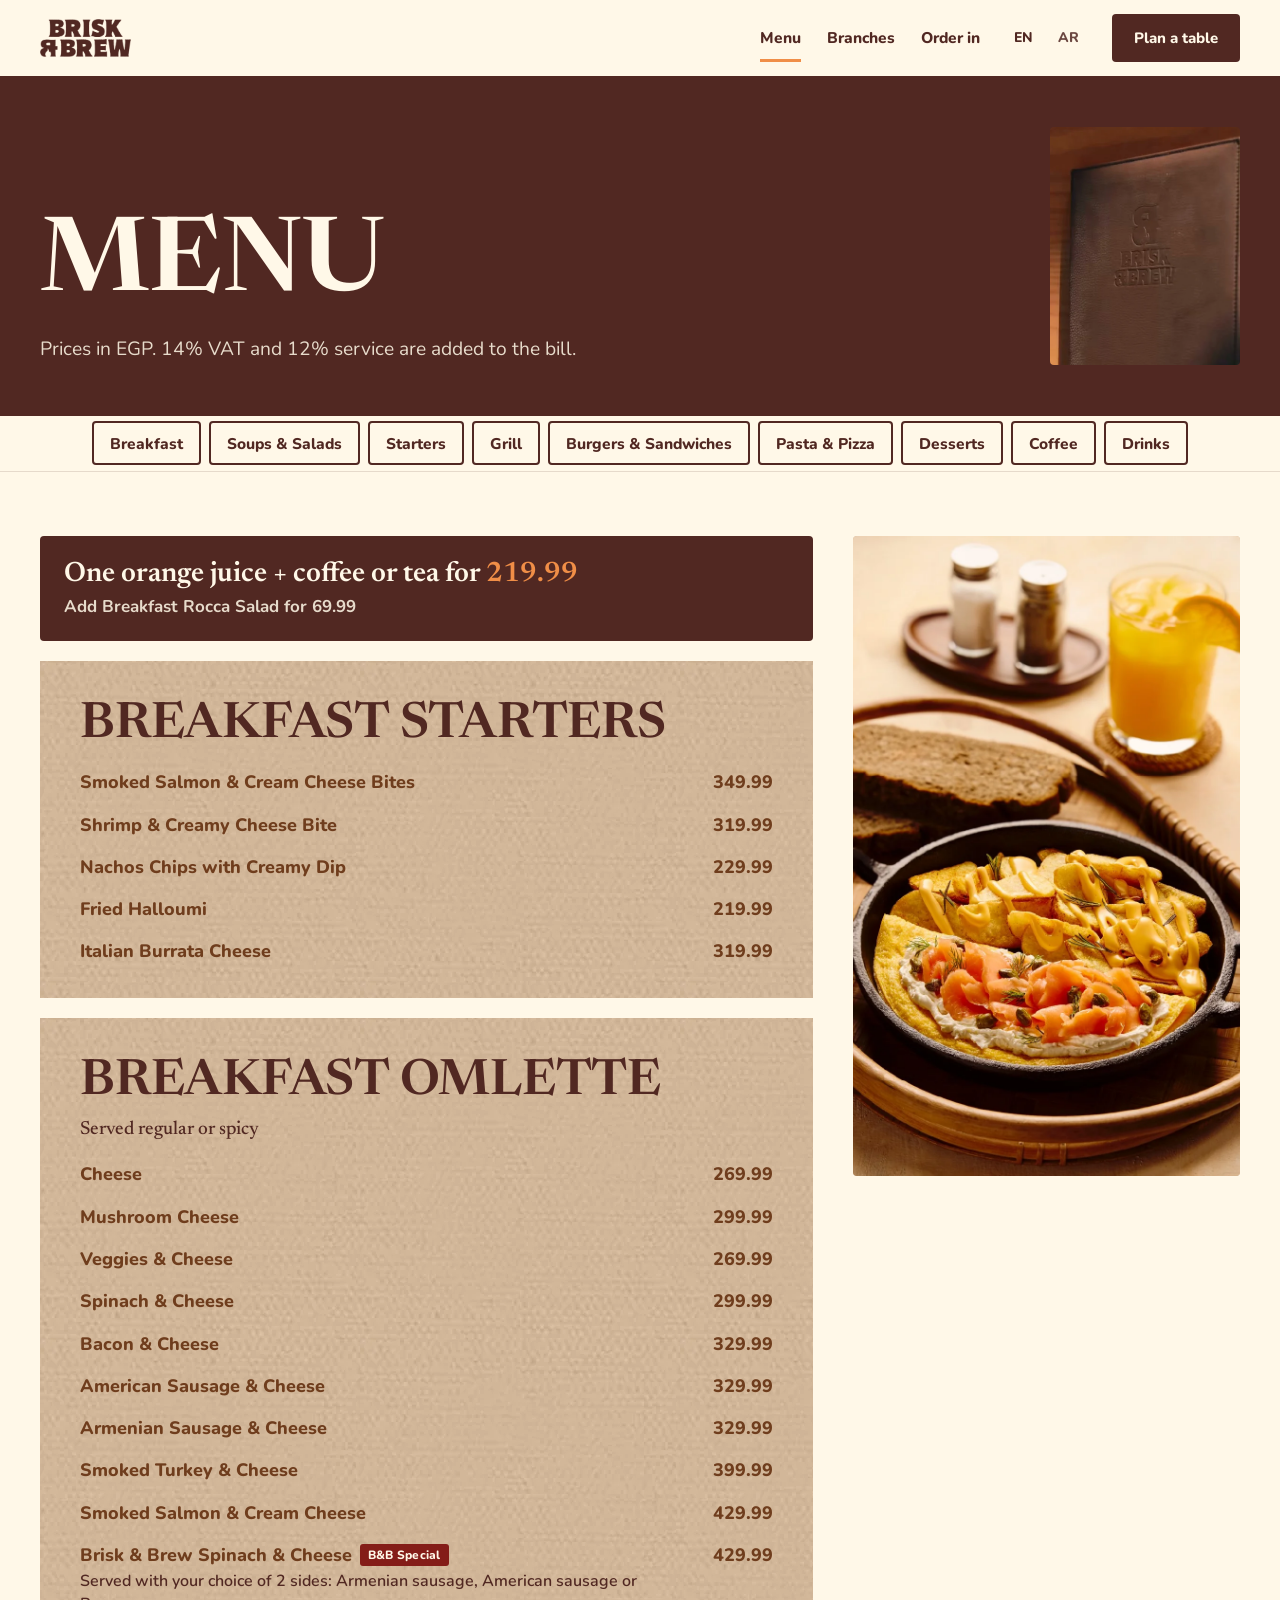
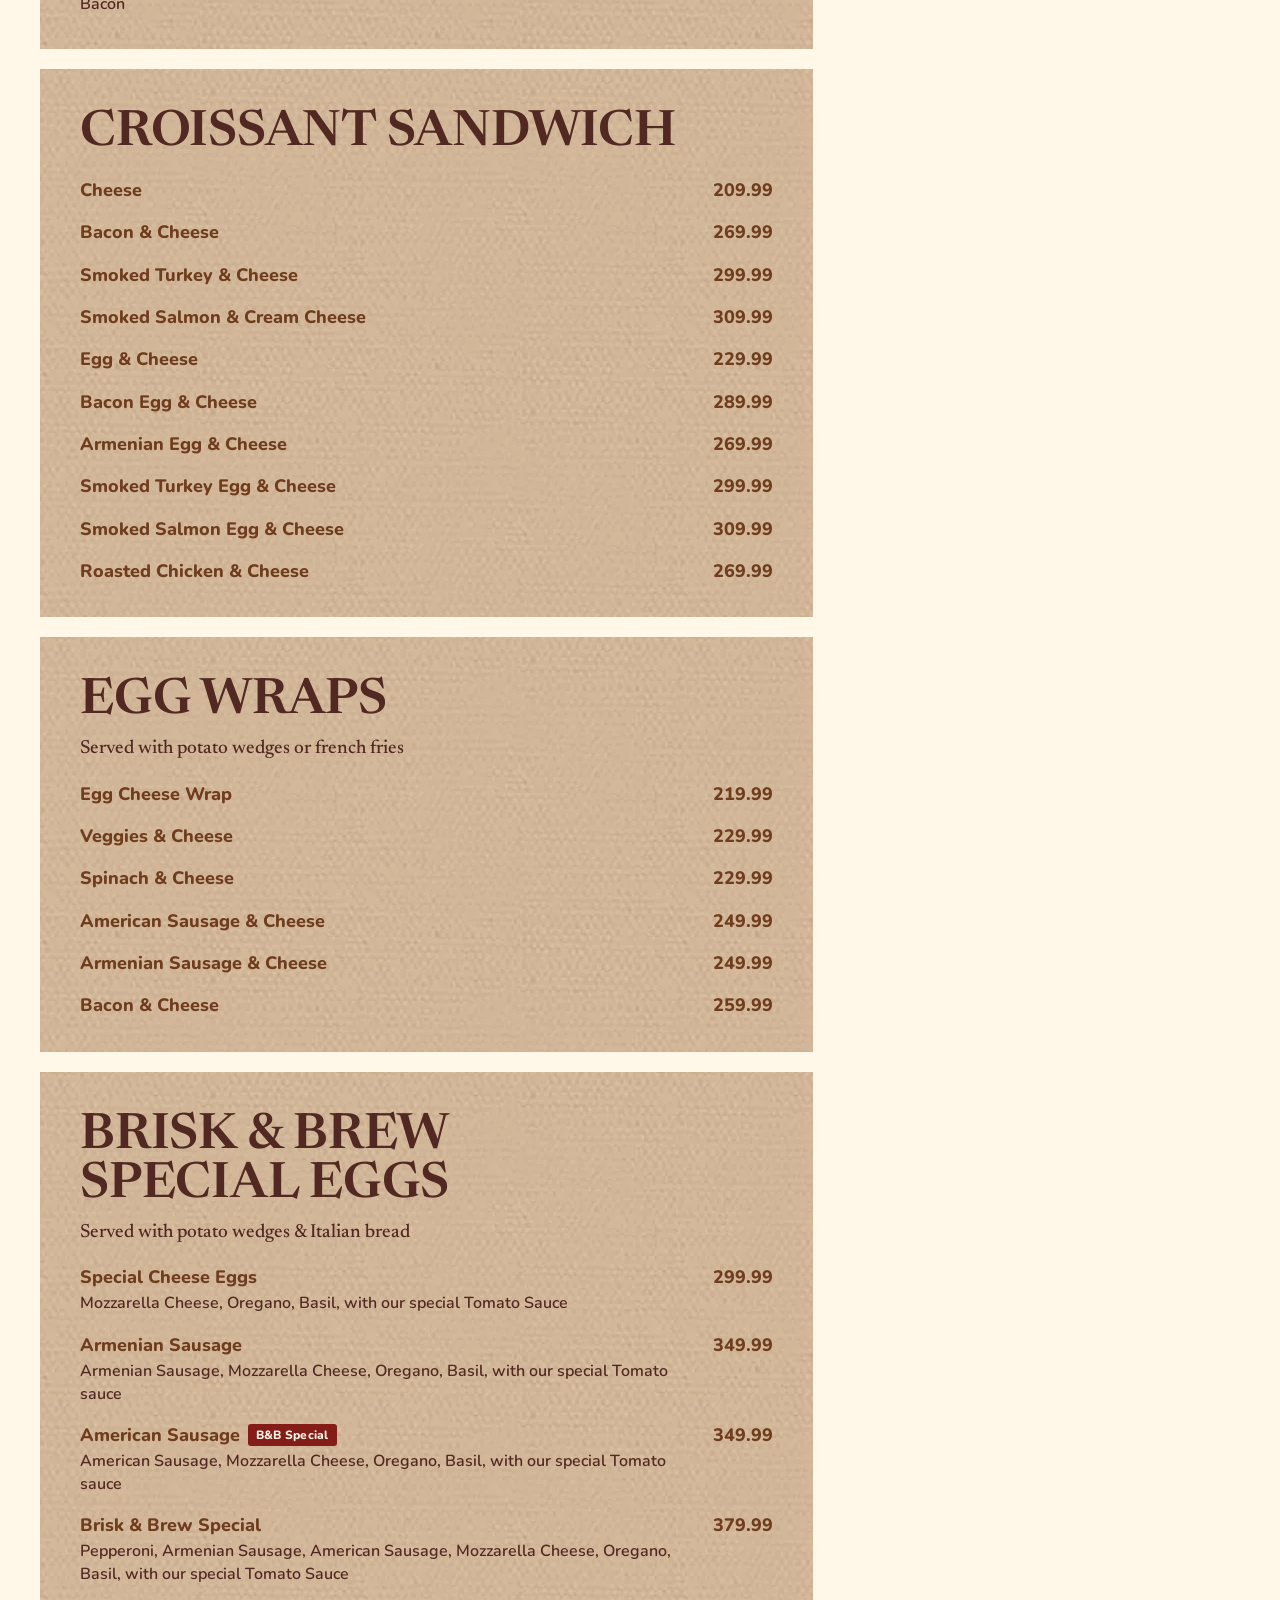
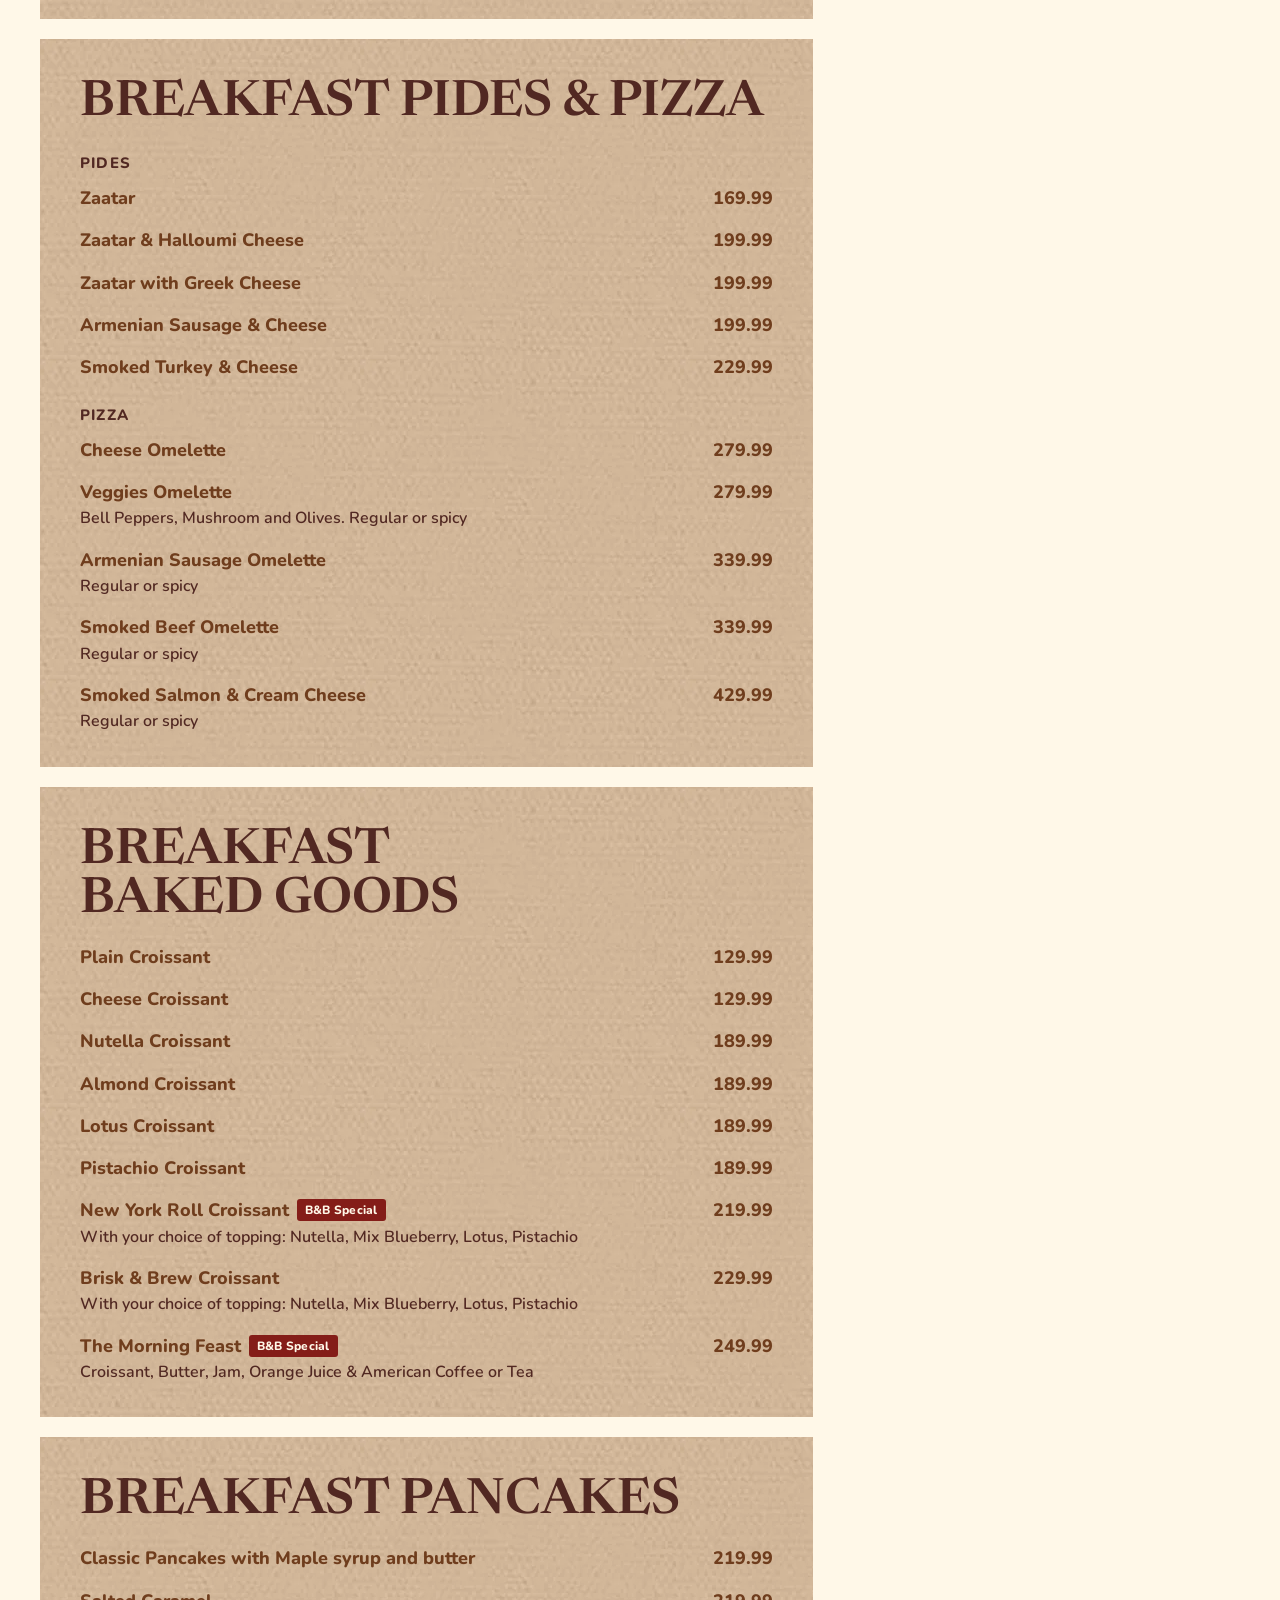
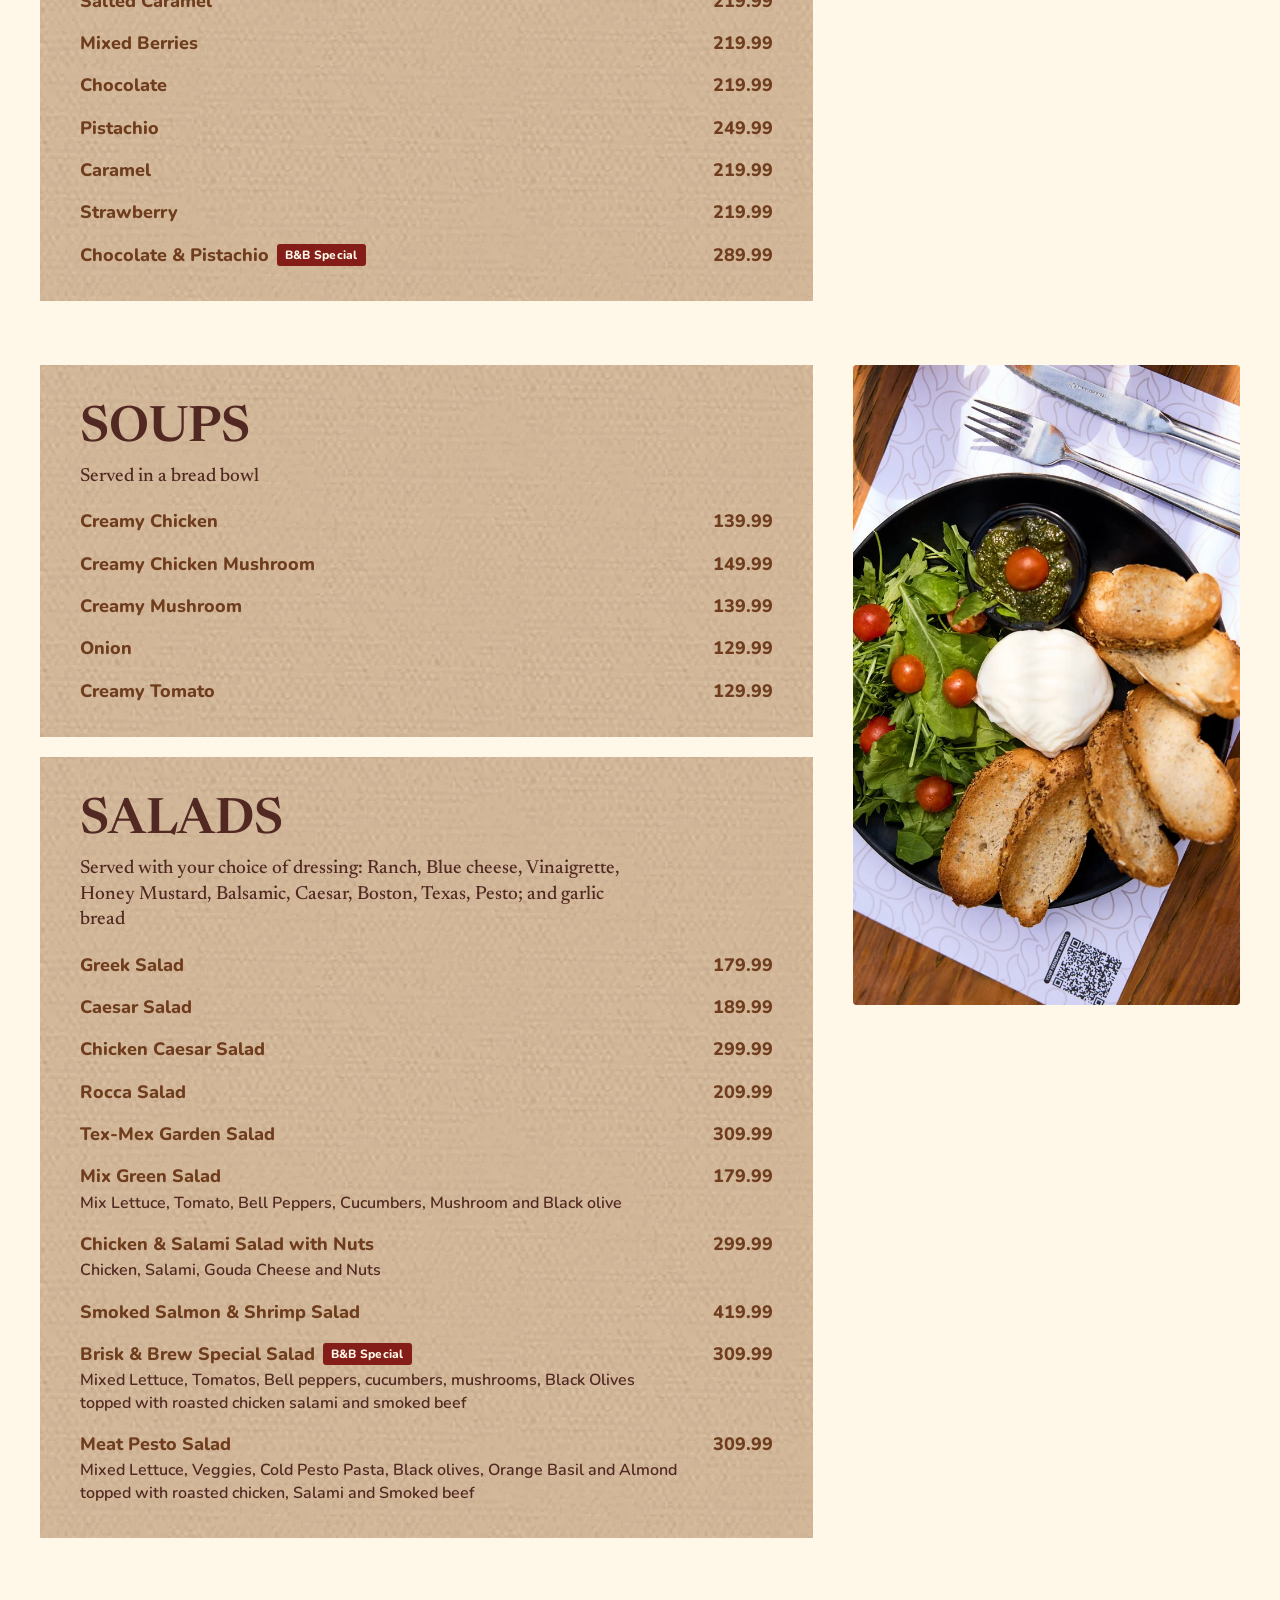
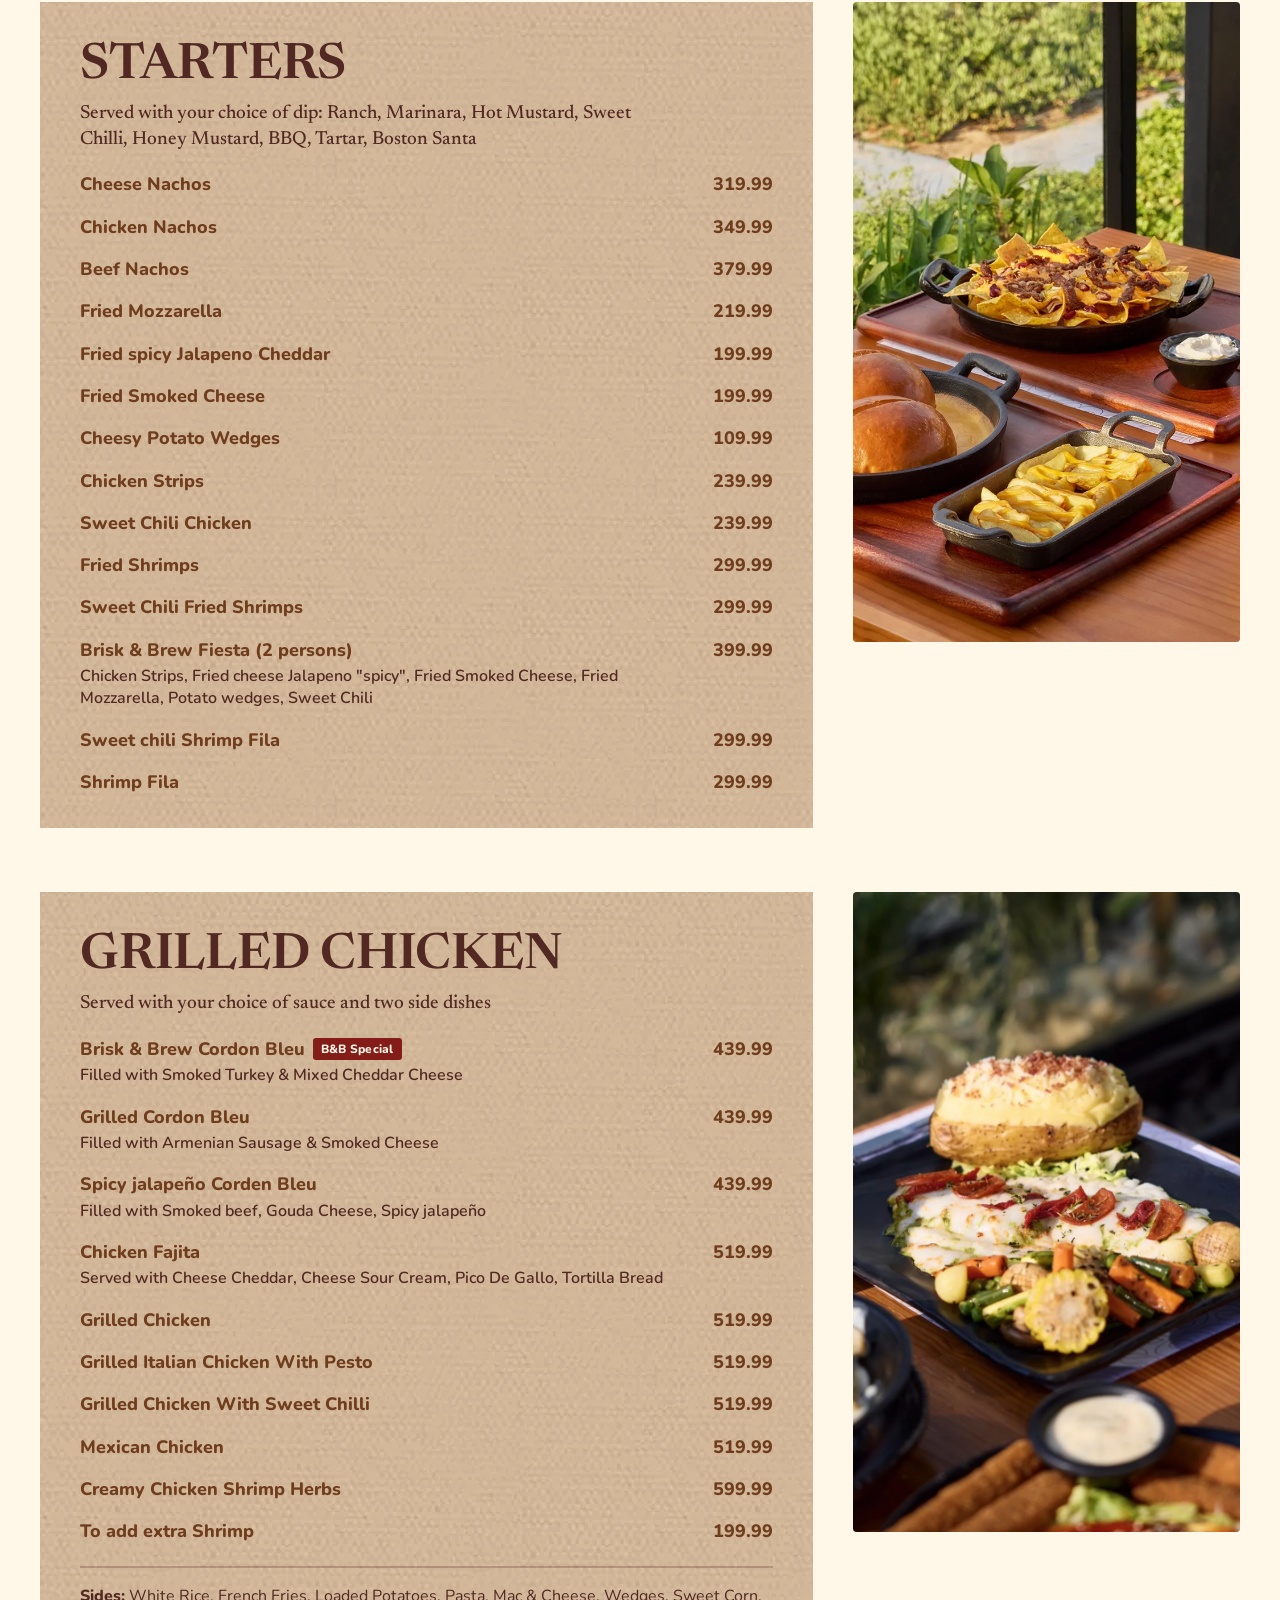
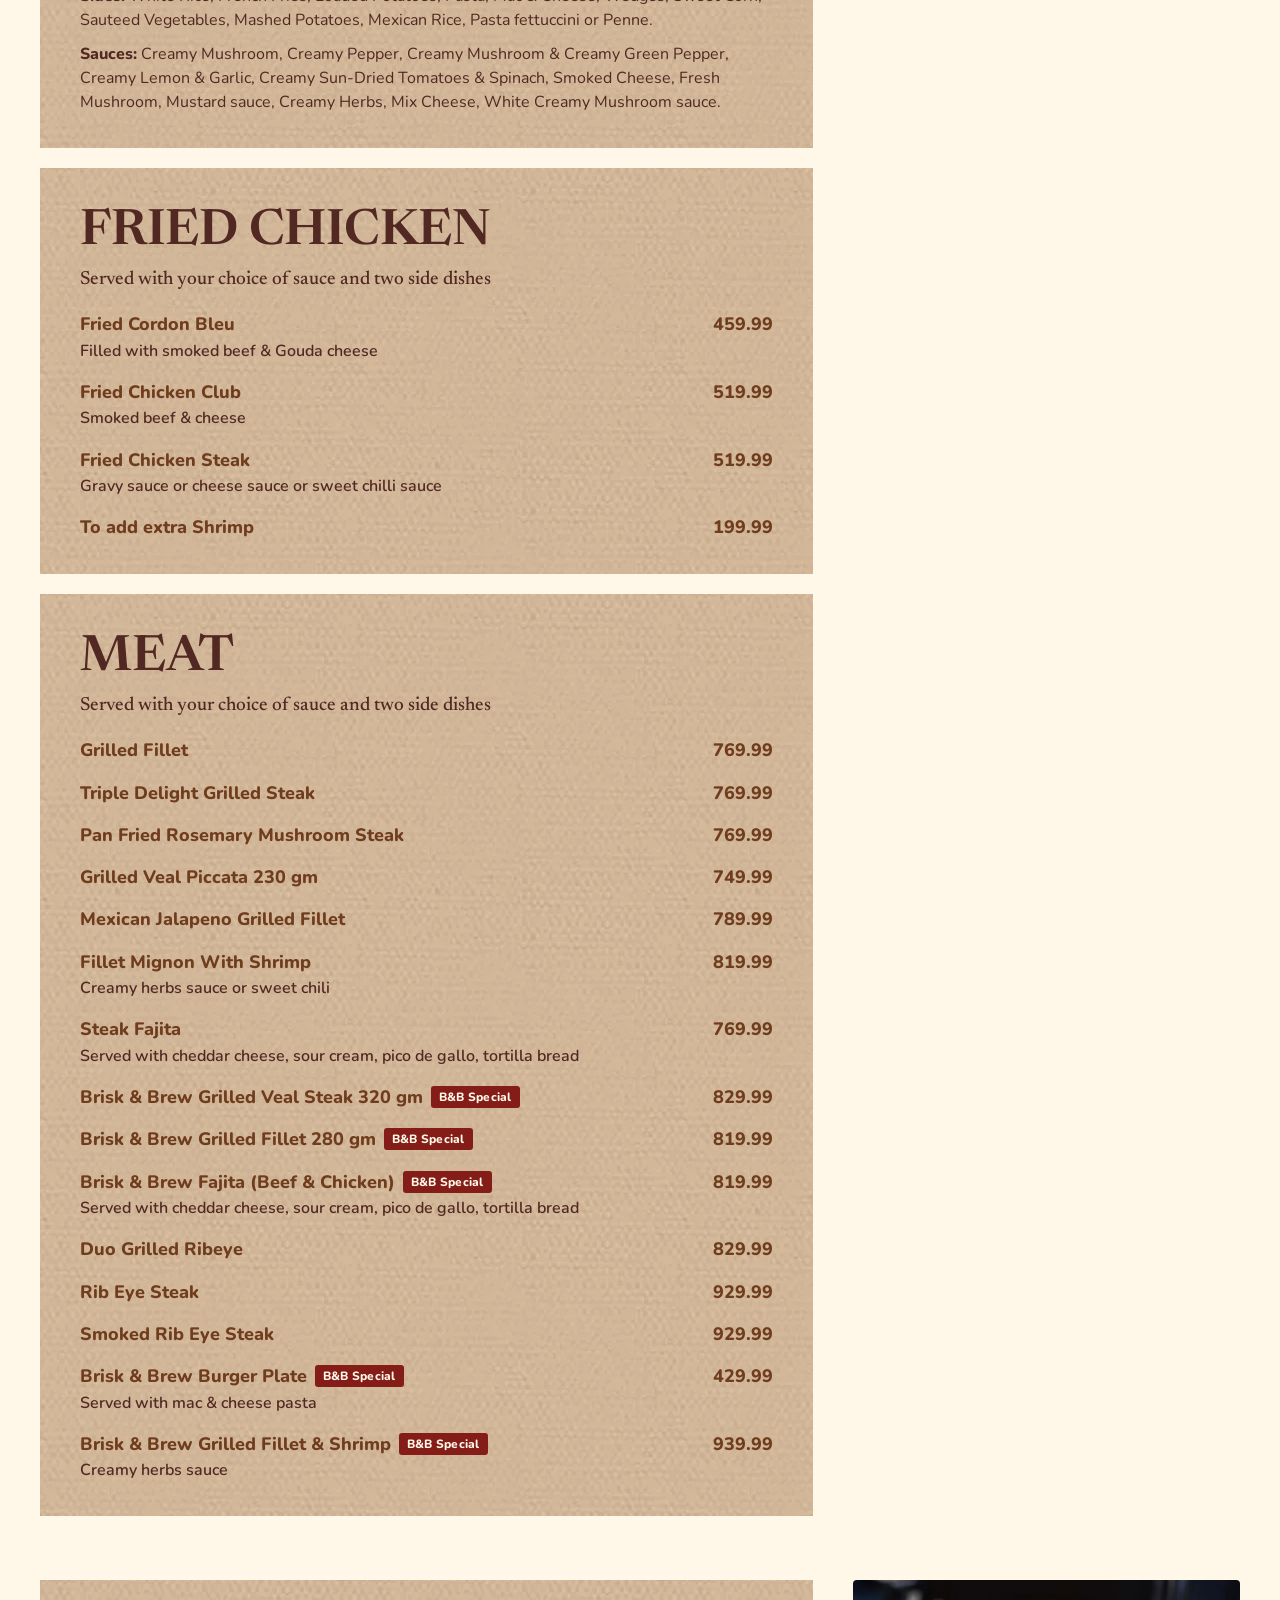
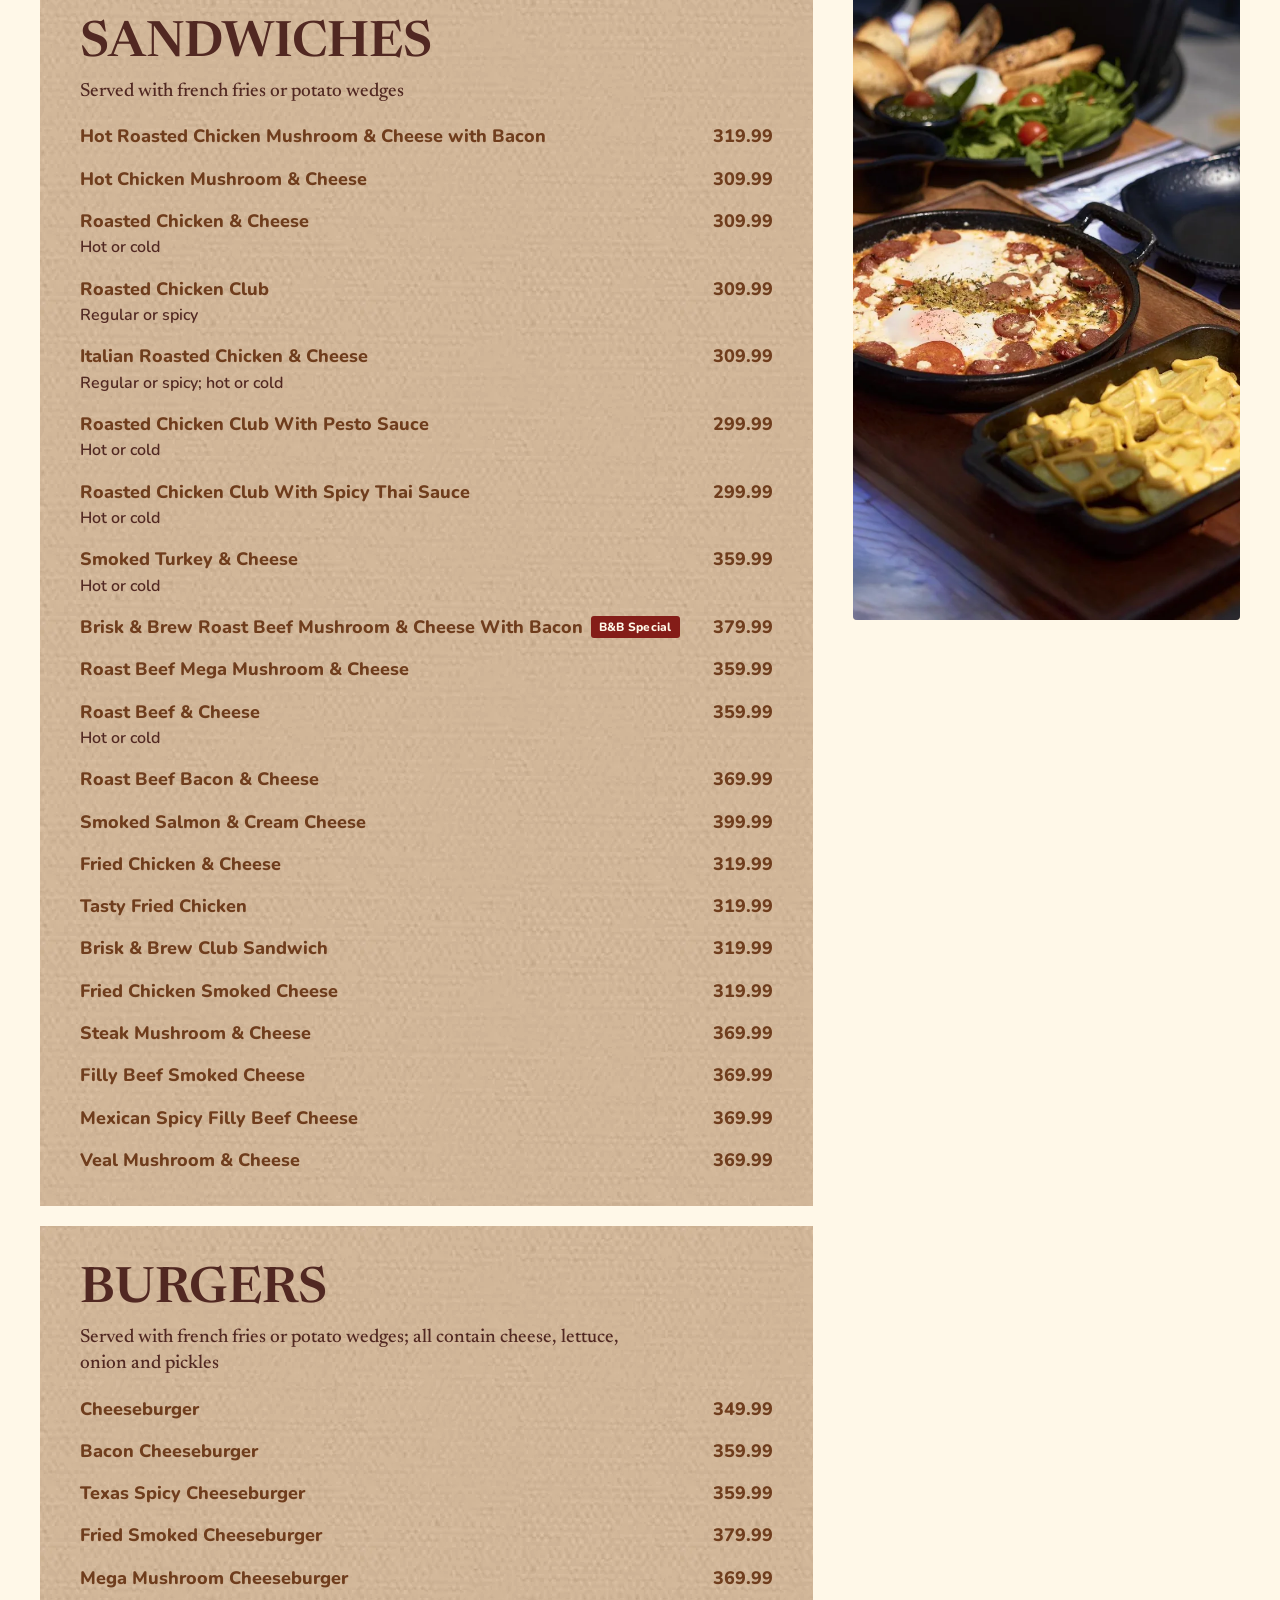
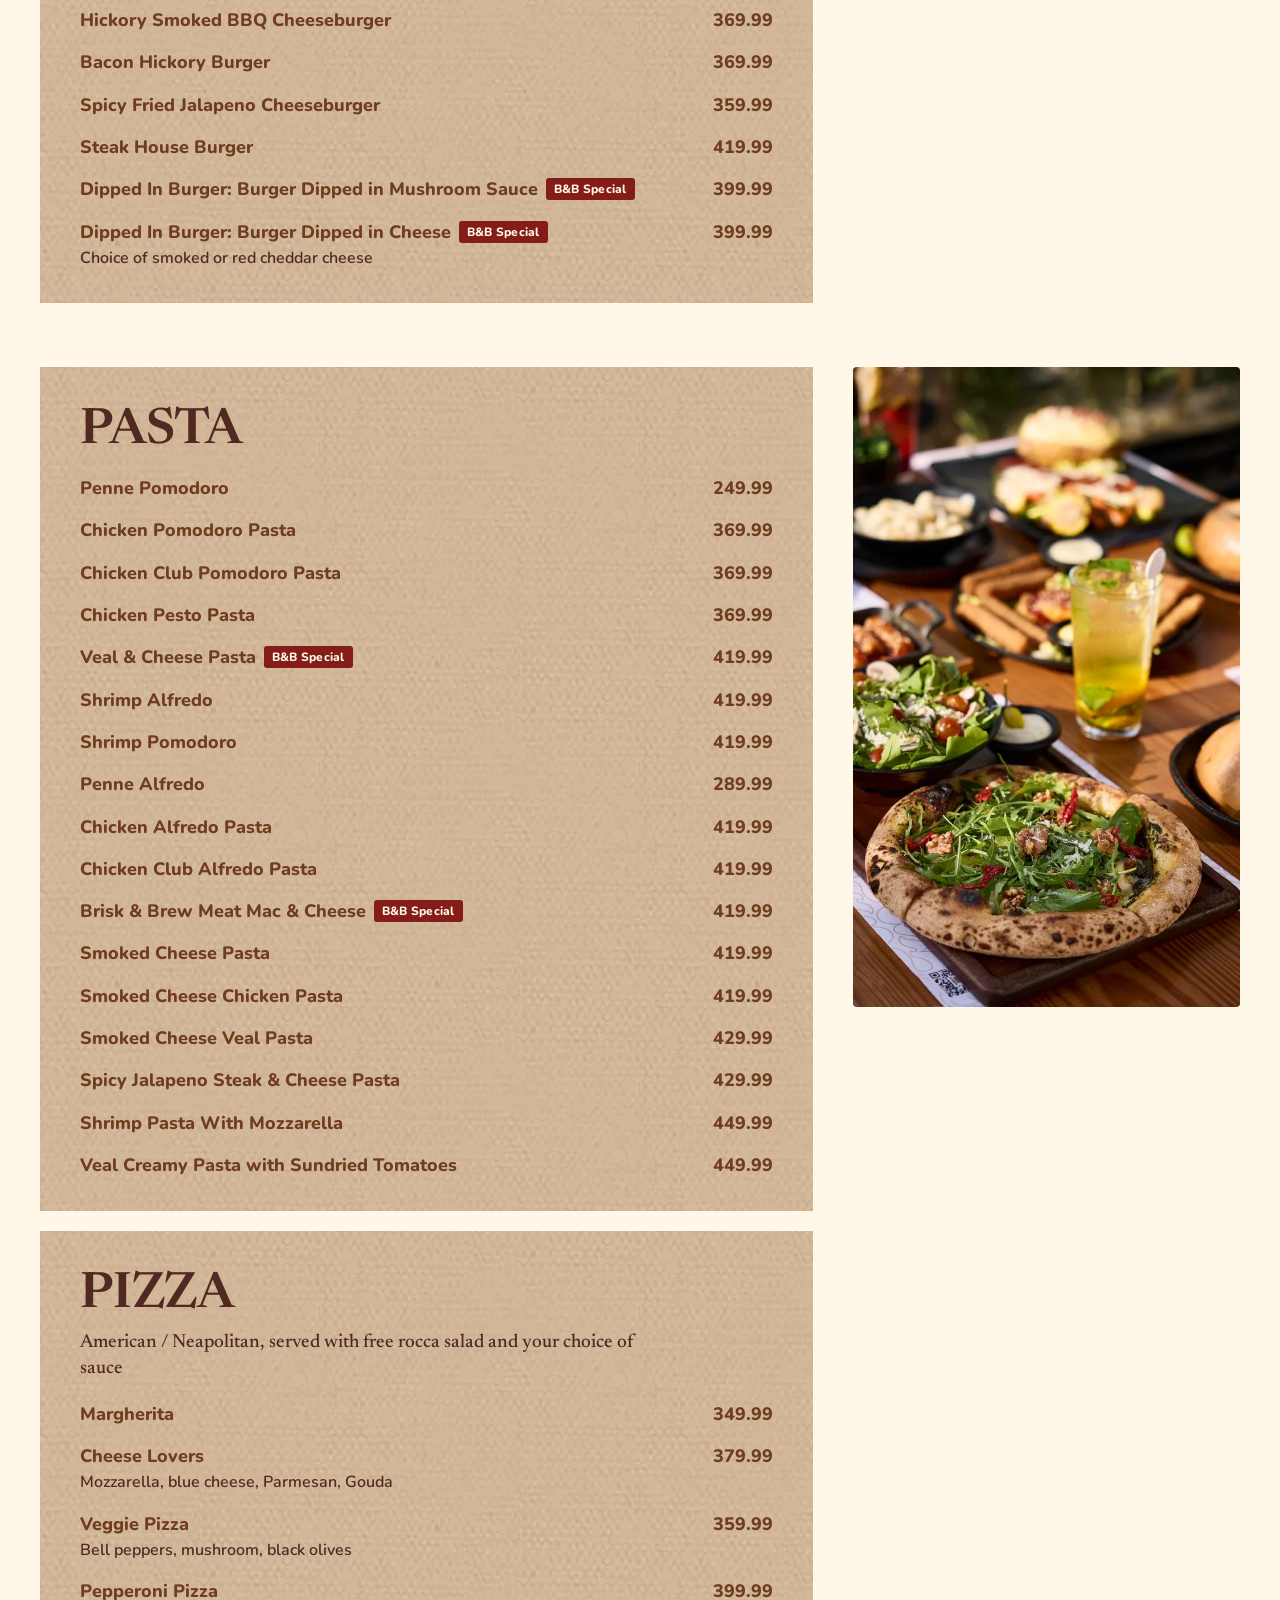
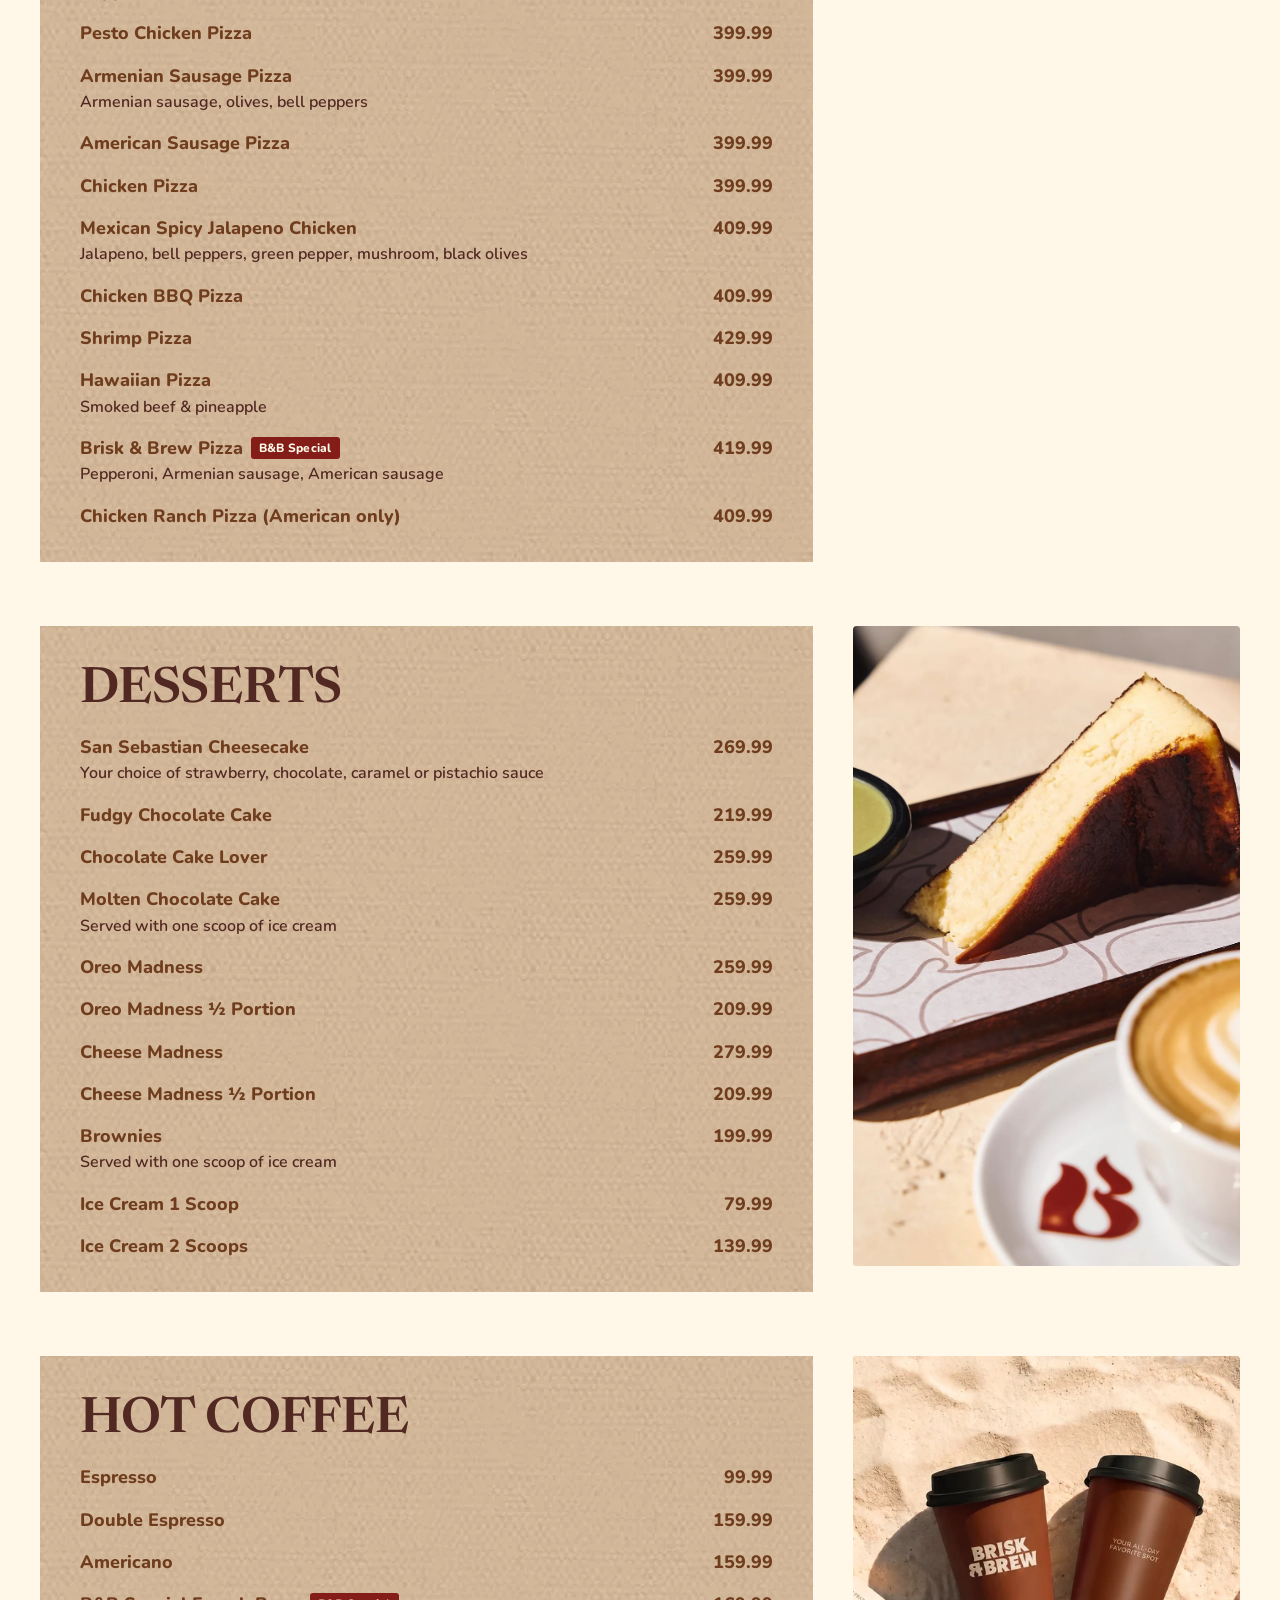
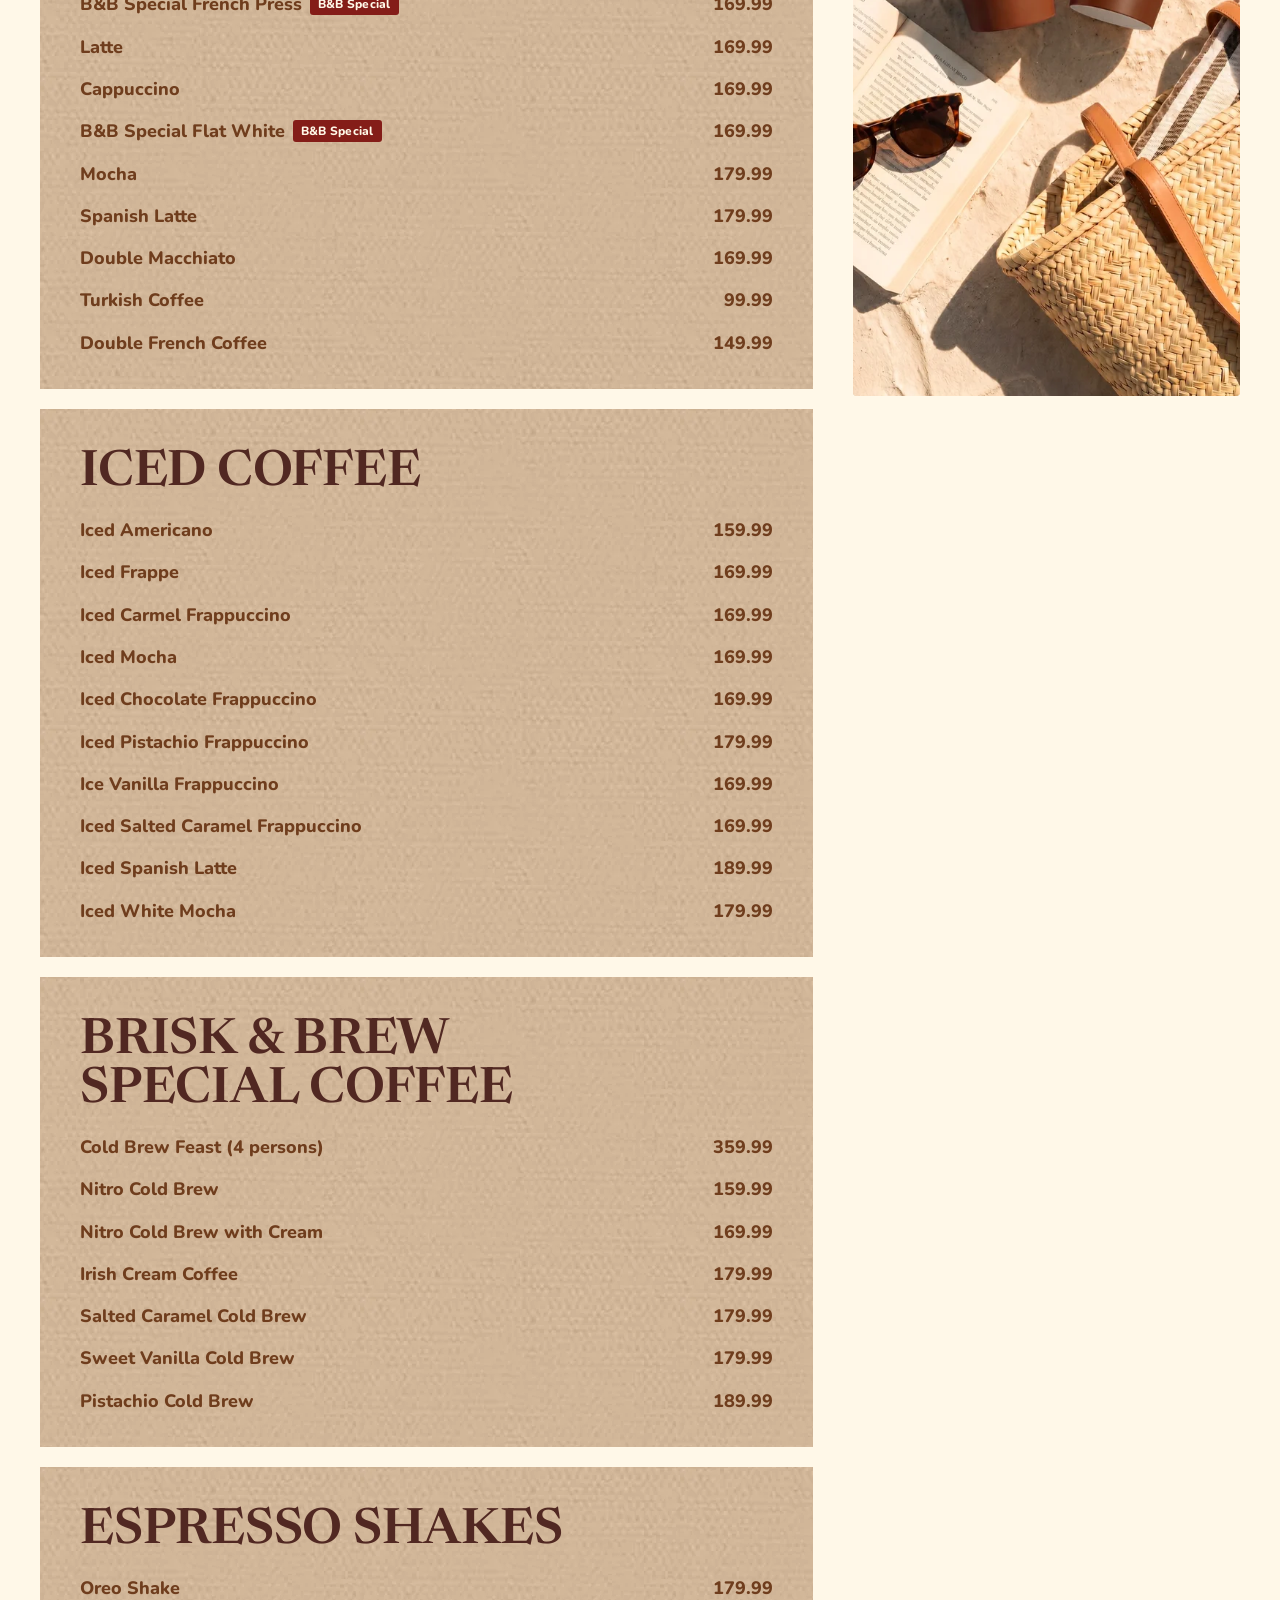
==== menu.html @ d8c46be2 "Brisk & Brew website concept Co-Authored-By: Claude Opus 5.5 <noreply@anthropic.com> Claude-Session:" ====
<!doctype html>
<html lang="en">
<head>
<meta charset="utf-8">
<meta name="viewport" content="width=device-width, initial-scale=1, minimum-scale=1">
<title>Menu | Brisk &amp; Brew</title>
<meta name="description" content="The full Brisk &amp; Brew menu: breakfast, soups and salads, starters, grill, burgers and sandwiches, pasta and pizza, desserts, coffee and drinks.">
<meta name="theme-color" content="#D1B699">
<meta property="og:type" content="restaurant.restaurant">
<meta property="og:site_name" content="Brisk &amp; Brew">
<meta property="og:title" content="Menu | Brisk &amp; Brew">
<meta property="og:description" content="The full Brisk &amp; Brew menu: breakfast, soups and salads, starters, grill, burgers and sandwiches, pasta and pizza, desserts, coffee and drinks.">
<meta property="og:url" content="https://ahmedfakhr1.github.io/briskandbrew-preview/menu.html">
<meta property="og:image" content="https://ahmedfakhr1.github.io/briskandbrew-preview/img/og.jpg">
<meta property="og:image:width" content="1200">
<meta property="og:image:height" content="630">
<meta name="twitter:card" content="summary_large_image">
<link rel="icon" href="img/icon.png" type="image/png">
<link rel="apple-touch-icon" href="img/apple-touch-icon.png">
<link rel="preload" href="fonts/newsreader-b76914.woff2" as="font" type="font/woff2" crossorigin>
<link rel="preload" href="fonts/nunito-798ec6.woff2" as="font" type="font/woff2" crossorigin>
<style>html.fl body{opacity:0}body{transition:opacity .25s ease}</style>
<script>(function(){var r=document.documentElement,fin=false;r.classList.add("js","fl");function done(){if(fin)return;fin=true;r.classList.remove("fl")}setTimeout(done,1200);addEventListener("DOMContentLoaded",function(){try{Promise.all([document.fonts.load("600 1em Newsreader"),document.fonts.load("500 1em Newsreader"),document.fonts.load("400 1em Nunito"),document.fonts.load("800 1em Nunito")]).then(done,done)}catch(e){done()}});setTimeout(function(){if(r.hasAttribute("data-ready"))return;var a=document.querySelectorAll(".rv");for(var i=0;i<a.length;i++)a[i].classList.add("in")},3500)})();</script>
<link rel="stylesheet" href="fonts.css?v=1">
<link rel="stylesheet" href="site.css?v=1">
<script src="site.js?v=1" defer></script>
</head>
<body class="page-menu">
<a class="skip" href="#main">Skip to content</a>
<header class="hdr solid" data-solid="">
  <div class="hdr-in">
    <a class="logo" href="index.html" aria-label="Brisk &amp; Brew, home">
      <img class="mark" src="img/logo-mark-brown.png" alt="" width="300" height="303">
      <img class="word" src="img/logo-word-brown.png" alt="" width="520" height="218">
    </a>
    <div class="hdr-r">
      <nav class="nav" aria-label="Main">
        <a href="menu.html" aria-current="page">Menu</a>
        <a href="index.html#branches">Branches</a>
        <a href="index.html#order">Order in</a>
      </nav>
      <div class="lang" role="group" aria-label="Language"><span aria-current="true">EN</span><button type="button" data-ar aria-label="Arabic">AR</button></div>
      <a class="btn btn-brown btn-sm hdr-cta" href="index.html#plan">Plan a table</a>
      <button type="button" class="burger" aria-label="Open the menu" aria-expanded="false" aria-controls="drawer"><svg viewBox="0 0 24 24" fill="none" stroke="currentColor" stroke-width="2.2" stroke-linecap="round" aria-hidden="true"><path d="M4 7h16M4 12h16M4 17h16"/></svg></button>
    </div>
  </div>
</header>
<main id="main">
<section class="m-head" aria-labelledby="h-menu">
  <div class="wrap mh">
    <div>
      <h1 class="t-display" id="h-menu">Menu</h1>
      <p>Prices in EGP. 14% VAT and 12% service are added to the bill.</p>
    </div>
    <figure><img src="img/menu-cover.webp" width="503" height="629" alt="The dark leather menu cover embossed with the Brisk &amp; Brew mark" decoding="async"></figure>
  </div>
</section>
<div class="chips-bar"><nav class="chips" aria-label="Menu sections"><a href="#breakfast">Breakfast</a><a href="#soups-salads">Soups &amp; Salads</a><a href="#starters">Starters</a><a href="#grill">Grill</a><a href="#burgers-sandwiches">Burgers &amp; Sandwiches</a><a href="#pasta-pizza">Pasta &amp; Pizza</a><a href="#desserts">Desserts</a><a href="#coffee">Coffee</a><a href="#drinks">Drinks</a></nav></div>
<section class="mgrp" id="breakfast">
  <div class="wrap mgrp-in">
    <div class="mside"><figure class="mphoto" style="--mpos:50% 62%"><img src="img/breakfast.webp" width="1080" height="1350" alt="A smoked salmon omelette in a cast-iron skillet with brown bread and orange juice" loading="lazy" decoding="async"></figure></div>
    <div class="mcards"><div class="offer rv"><p>One orange juice + coffee or tea for <b>219.99</b></p><p>Add Breakfast Rocca Salad for 69.99</p></div><section class="mcard kraft rv" id="c-breakfast-starters" aria-label="Breakfast Starters"><h2 class="t-display">Breakfast Starters</h2><ul class="items"><li class="item"><div class="row"><span class="nm">Smoked Salmon &amp; Cream Cheese Bites</span><span class="pr"><span class="sr">EGP </span>349.99</span></div></li><li class="item"><div class="row"><span class="nm">Shrimp &amp; Creamy Cheese Bite</span><span class="pr"><span class="sr">EGP </span>319.99</span></div></li><li class="item"><div class="row"><span class="nm">Nachos Chips with Creamy Dip</span><span class="pr"><span class="sr">EGP </span>229.99</span></div></li><li class="item"><div class="row"><span class="nm">Fried Halloumi</span><span class="pr"><span class="sr">EGP </span>219.99</span></div></li><li class="item"><div class="row"><span class="nm">Italian Burrata Cheese</span><span class="pr"><span class="sr">EGP </span>319.99</span></div></li></ul></section><section class="mcard kraft rv" id="c-breakfast-omlette" aria-label="Breakfast Omlette"><h2 class="t-display">Breakfast Omlette</h2><p class="sub">Served regular or spicy</p><ul class="items"><li class="item"><div class="row"><span class="nm">Cheese</span><span class="pr"><span class="sr">EGP </span>269.99</span></div></li><li class="item"><div class="row"><span class="nm">Mushroom Cheese</span><span class="pr"><span class="sr">EGP </span>299.99</span></div></li><li class="item"><div class="row"><span class="nm">Veggies &amp; Cheese</span><span class="pr"><span class="sr">EGP </span>269.99</span></div></li><li class="item"><div class="row"><span class="nm">Spinach &amp; Cheese</span><span class="pr"><span class="sr">EGP </span>299.99</span></div></li><li class="item"><div class="row"><span class="nm">Bacon &amp; Cheese</span><span class="pr"><span class="sr">EGP </span>329.99</span></div></li><li class="item"><div class="row"><span class="nm">American Sausage &amp; Cheese</span><span class="pr"><span class="sr">EGP </span>329.99</span></div></li><li class="item"><div class="row"><span class="nm">Armenian Sausage &amp; Cheese</span><span class="pr"><span class="sr">EGP </span>329.99</span></div></li><li class="item"><div class="row"><span class="nm">Smoked Turkey &amp; Cheese</span><span class="pr"><span class="sr">EGP </span>399.99</span></div></li><li class="item"><div class="row"><span class="nm">Smoked Salmon &amp; Cream Cheese</span><span class="pr"><span class="sr">EGP </span>429.99</span></div></li><li class="item"><div class="row"><span class="nm">Brisk &amp; Brew Spinach &amp; Cheese<span class="tag">B&amp;B Special</span></span><span class="pr"><span class="sr">EGP </span>429.99</span></div><p class="ds">Served with your choice of 2 sides: Armenian sausage, American sausage or Bacon</p></li></ul></section><section class="mcard kraft rv" id="c-croissant-sandwich" aria-label="Croissant Sandwich"><h2 class="t-display">Croissant Sandwich</h2><ul class="items"><li class="item"><div class="row"><span class="nm">Cheese</span><span class="pr"><span class="sr">EGP </span>209.99</span></div></li><li class="item"><div class="row"><span class="nm">Bacon &amp; Cheese</span><span class="pr"><span class="sr">EGP </span>269.99</span></div></li><li class="item"><div class="row"><span class="nm">Smoked Turkey &amp; Cheese</span><span class="pr"><span class="sr">EGP </span>299.99</span></div></li><li class="item"><div class="row"><span class="nm">Smoked Salmon &amp; Cream Cheese</span><span class="pr"><span class="sr">EGP </span>309.99</span></div></li><li class="item"><div class="row"><span class="nm">Egg &amp; Cheese</span><span class="pr"><span class="sr">EGP </span>229.99</span></div></li><li class="item"><div class="row"><span class="nm">Bacon Egg &amp; Cheese</span><span class="pr"><span class="sr">EGP </span>289.99</span></div></li><li class="item"><div class="row"><span class="nm">Armenian Egg &amp; Cheese</span><span class="pr"><span class="sr">EGP </span>269.99</span></div></li><li class="item"><div class="row"><span class="nm">Smoked Turkey Egg &amp; Cheese</span><span class="pr"><span class="sr">EGP </span>299.99</span></div></li><li class="item"><div class="row"><span class="nm">Smoked Salmon Egg &amp; Cheese</span><span class="pr"><span class="sr">EGP </span>309.99</span></div></li><li class="item"><div class="row"><span class="nm">Roasted Chicken &amp; Cheese</span><span class="pr"><span class="sr">EGP </span>269.99</span></div></li></ul></section><section class="mcard kraft rv" id="c-egg-wraps" aria-label="Egg Wraps"><h2 class="t-display">Egg Wraps</h2><p class="sub">Served with potato wedges or french fries</p><ul class="items"><li class="item"><div class="row"><span class="nm">Egg Cheese Wrap</span><span class="pr"><span class="sr">EGP </span>219.99</span></div></li><li class="item"><div class="row"><span class="nm">Veggies &amp; Cheese</span><span class="pr"><span class="sr">EGP </span>229.99</span></div></li><li class="item"><div class="row"><span class="nm">Spinach &amp; Cheese</span><span class="pr"><span class="sr">EGP </span>229.99</span></div></li><li class="item"><div class="row"><span class="nm">American Sausage &amp; Cheese</span><span class="pr"><span class="sr">EGP </span>249.99</span></div></li><li class="item"><div class="row"><span class="nm">Armenian Sausage &amp; Cheese</span><span class="pr"><span class="sr">EGP </span>249.99</span></div></li><li class="item"><div class="row"><span class="nm">Bacon &amp; Cheese</span><span class="pr"><span class="sr">EGP </span>259.99</span></div></li></ul></section><section class="mcard kraft rv" id="c-brisk-brew-special-eggs" aria-label="Brisk &amp; Brew Special Eggs"><h2 class="t-display">Brisk &amp; Brew Special Eggs</h2><p class="sub">Served with potato wedges &amp; Italian bread</p><ul class="items"><li class="item"><div class="row"><span class="nm">Special Cheese Eggs</span><span class="pr"><span class="sr">EGP </span>299.99</span></div><p class="ds">Mozzarella Cheese, Oregano, Basil, with our special Tomato Sauce</p></li><li class="item"><div class="row"><span class="nm">Armenian Sausage</span><span class="pr"><span class="sr">EGP </span>349.99</span></div><p class="ds">Armenian Sausage, Mozzarella Cheese, Oregano, Basil, with our special Tomato sauce</p></li><li class="item"><div class="row"><span class="nm">American Sausage<span class="tag">B&amp;B Special</span></span><span class="pr"><span class="sr">EGP </span>349.99</span></div><p class="ds">American Sausage, Mozzarella Cheese, Oregano, Basil, with our special Tomato sauce</p></li><li class="item"><div class="row"><span class="nm">Brisk &amp; Brew Special</span><span class="pr"><span class="sr">EGP </span>379.99</span></div><p class="ds">Pepperoni, Armenian Sausage, American Sausage, Mozzarella Cheese, Oregano, Basil, with our special Tomato Sauce</p></li></ul></section><section class="mcard kraft rv" id="c-breakfast-pides-pizza" aria-label="Breakfast Pides &amp; Pizza"><h2 class="t-display">Breakfast Pides &amp; Pizza</h2><h3>Pides</h3><ul class="items"><li class="item"><div class="row"><span class="nm">Zaatar</span><span class="pr"><span class="sr">EGP </span>169.99</span></div></li><li class="item"><div class="row"><span class="nm">Zaatar &amp; Halloumi Cheese</span><span class="pr"><span class="sr">EGP </span>199.99</span></div></li><li class="item"><div class="row"><span class="nm">Zaatar with Greek Cheese</span><span class="pr"><span class="sr">EGP </span>199.99</span></div></li><li class="item"><div class="row"><span class="nm">Armenian Sausage &amp; Cheese</span><span class="pr"><span class="sr">EGP </span>199.99</span></div></li><li class="item"><div class="row"><span class="nm">Smoked Turkey &amp; Cheese</span><span class="pr"><span class="sr">EGP </span>229.99</span></div></li></ul><h3>Pizza</h3><ul class="items"><li class="item"><div class="row"><span class="nm">Cheese Omelette</span><span class="pr"><span class="sr">EGP </span>279.99</span></div></li><li class="item"><div class="row"><span class="nm">Veggies Omelette</span><span class="pr"><span class="sr">EGP </span>279.99</span></div><p class="ds">Bell Peppers, Mushroom and Olives. Regular or spicy</p></li><li class="item"><div class="row"><span class="nm">Armenian Sausage Omelette</span><span class="pr"><span class="sr">EGP </span>339.99</span></div><p class="ds">Regular or spicy</p></li><li class="item"><div class="row"><span class="nm">Smoked Beef Omelette</span><span class="pr"><span class="sr">EGP </span>339.99</span></div><p class="ds">Regular or spicy</p></li><li class="item"><div class="row"><span class="nm">Smoked Salmon &amp; Cream Cheese</span><span class="pr"><span class="sr">EGP </span>429.99</span></div><p class="ds">Regular or spicy</p></li></ul></section><section class="mcard kraft rv" id="c-breakfast-baked-goods" aria-label="Breakfast Baked Goods"><h2 class="t-display">Breakfast Baked Goods</h2><ul class="items"><li class="item"><div class="row"><span class="nm">Plain Croissant</span><span class="pr"><span class="sr">EGP </span>129.99</span></div></li><li class="item"><div class="row"><span class="nm">Cheese Croissant</span><span class="pr"><span class="sr">EGP </span>129.99</span></div></li><li class="item"><div class="row"><span class="nm">Nutella Croissant</span><span class="pr"><span class="sr">EGP </span>189.99</span></div></li><li class="item"><div class="row"><span class="nm">Almond Croissant</span><span class="pr"><span class="sr">EGP </span>189.99</span></div></li><li class="item"><div class="row"><span class="nm">Lotus Croissant</span><span class="pr"><span class="sr">EGP </span>189.99</span></div></li><li class="item"><div class="row"><span class="nm">Pistachio Croissant</span><span class="pr"><span class="sr">EGP </span>189.99</span></div></li><li class="item"><div class="row"><span class="nm">New York Roll Croissant<span class="tag">B&amp;B Special</span></span><span class="pr"><span class="sr">EGP </span>219.99</span></div><p class="ds">With your choice of topping: Nutella, Mix Blueberry, Lotus, Pistachio</p></li><li class="item"><div class="row"><span class="nm">Brisk &amp; Brew Croissant</span><span class="pr"><span class="sr">EGP </span>229.99</span></div><p class="ds">With your choice of topping: Nutella, Mix Blueberry, Lotus, Pistachio</p></li><li class="item"><div class="row"><span class="nm">The Morning Feast<span class="tag">B&amp;B Special</span></span><span class="pr"><span class="sr">EGP </span>249.99</span></div><p class="ds">Croissant, Butter, Jam, Orange Juice &amp; American Coffee or Tea</p></li></ul></section><section class="mcard kraft rv" id="c-breakfast-pancakes" aria-label="Breakfast Pancakes"><h2 class="t-display">Breakfast Pancakes</h2><ul class="items"><li class="item"><div class="row"><span class="nm">Classic Pancakes with Maple syrup and butter</span><span class="pr"><span class="sr">EGP </span>219.99</span></div></li><li class="item"><div class="row"><span class="nm">Salted Caramel</span><span class="pr"><span class="sr">EGP </span>219.99</span></div></li><li class="item"><div class="row"><span class="nm">Mixed Berries</span><span class="pr"><span class="sr">EGP </span>219.99</span></div></li><li class="item"><div class="row"><span class="nm">Chocolate</span><span class="pr"><span class="sr">EGP </span>219.99</span></div></li><li class="item"><div class="row"><span class="nm">Pistachio</span><span class="pr"><span class="sr">EGP </span>249.99</span></div></li><li class="item"><div class="row"><span class="nm">Caramel</span><span class="pr"><span class="sr">EGP </span>219.99</span></div></li><li class="item"><div class="row"><span class="nm">Strawberry</span><span class="pr"><span class="sr">EGP </span>219.99</span></div></li><li class="item"><div class="row"><span class="nm">Chocolate &amp; Pistachio<span class="tag">B&amp;B Special</span></span><span class="pr"><span class="sr">EGP </span>289.99</span></div></li></ul></section></div>
  </div>
</section>
<section class="mgrp" id="soups-salads">
  <div class="wrap mgrp-in">
    <div class="mside"><figure class="mphoto" style="--mpos:50% 48%"><img src="img/burrata.webp" width="900" height="1125" alt="Burrata with rocca salad, cherry tomatoes and pesto, with toasted bread" loading="lazy" decoding="async"></figure></div>
    <div class="mcards"><section class="mcard kraft rv" id="c-soups" aria-label="Soups"><h2 class="t-display">Soups</h2><p class="sub">Served in a bread bowl</p><ul class="items"><li class="item"><div class="row"><span class="nm">Creamy Chicken</span><span class="pr"><span class="sr">EGP </span>139.99</span></div></li><li class="item"><div class="row"><span class="nm">Creamy Chicken Mushroom</span><span class="pr"><span class="sr">EGP </span>149.99</span></div></li><li class="item"><div class="row"><span class="nm">Creamy Mushroom</span><span class="pr"><span class="sr">EGP </span>139.99</span></div></li><li class="item"><div class="row"><span class="nm">Onion</span><span class="pr"><span class="sr">EGP </span>129.99</span></div></li><li class="item"><div class="row"><span class="nm">Creamy Tomato</span><span class="pr"><span class="sr">EGP </span>129.99</span></div></li></ul></section><section class="mcard kraft rv" id="c-salads" aria-label="Salads"><h2 class="t-display">Salads</h2><p class="sub">Served with your choice of dressing: Ranch, Blue cheese, Vinaigrette, Honey Mustard, Balsamic, Caesar, Boston, Texas, Pesto; and garlic bread</p><ul class="items"><li class="item"><div class="row"><span class="nm">Greek Salad</span><span class="pr"><span class="sr">EGP </span>179.99</span></div></li><li class="item"><div class="row"><span class="nm">Caesar Salad</span><span class="pr"><span class="sr">EGP </span>189.99</span></div></li><li class="item"><div class="row"><span class="nm">Chicken Caesar Salad</span><span class="pr"><span class="sr">EGP </span>299.99</span></div></li><li class="item"><div class="row"><span class="nm">Rocca Salad</span><span class="pr"><span class="sr">EGP </span>209.99</span></div></li><li class="item"><div class="row"><span class="nm">Tex-Mex Garden Salad</span><span class="pr"><span class="sr">EGP </span>309.99</span></div></li><li class="item"><div class="row"><span class="nm">Mix Green Salad</span><span class="pr"><span class="sr">EGP </span>179.99</span></div><p class="ds">Mix Lettuce, Tomato, Bell Peppers, Cucumbers, Mushroom and Black olive</p></li><li class="item"><div class="row"><span class="nm">Chicken &amp; Salami Salad with Nuts</span><span class="pr"><span class="sr">EGP </span>299.99</span></div><p class="ds">Chicken, Salami, Gouda Cheese and Nuts</p></li><li class="item"><div class="row"><span class="nm">Smoked Salmon &amp; Shrimp Salad</span><span class="pr"><span class="sr">EGP </span>419.99</span></div></li><li class="item"><div class="row"><span class="nm">Brisk &amp; Brew Special Salad<span class="tag">B&amp;B Special</span></span><span class="pr"><span class="sr">EGP </span>309.99</span></div><p class="ds">Mixed Lettuce, Tomatos, Bell peppers, cucumbers, mushrooms, Black Olives topped with roasted chicken salami and smoked beef</p></li><li class="item"><div class="row"><span class="nm">Meat Pesto Salad</span><span class="pr"><span class="sr">EGP </span>309.99</span></div><p class="ds">Mixed Lettuce, Veggies, Cold Pesto Pasta, Black olives, Orange Basil and Almond topped with roasted chicken, Salami and Smoked beef</p></li></ul></section></div>
  </div>
</section>
<section class="mgrp" id="starters">
  <div class="wrap mgrp-in">
    <div class="mside"><figure class="mphoto" style="--mpos:50% 60%"><img src="img/nachos.webp" width="900" height="1125" alt="Cheese nachos, a bread bowl and cheesy potato wedges in black skillets" loading="lazy" decoding="async"></figure></div>
    <div class="mcards"><section class="mcard kraft rv" id="c-starters" aria-label="Starters"><h2 class="t-display">Starters</h2><p class="sub">Served with your choice of dip: Ranch, Marinara, Hot Mustard, Sweet Chilli, Honey Mustard, BBQ, Tartar, Boston Santa</p><ul class="items"><li class="item"><div class="row"><span class="nm">Cheese Nachos</span><span class="pr"><span class="sr">EGP </span>319.99</span></div></li><li class="item"><div class="row"><span class="nm">Chicken Nachos</span><span class="pr"><span class="sr">EGP </span>349.99</span></div></li><li class="item"><div class="row"><span class="nm">Beef Nachos</span><span class="pr"><span class="sr">EGP </span>379.99</span></div></li><li class="item"><div class="row"><span class="nm">Fried Mozzarella</span><span class="pr"><span class="sr">EGP </span>219.99</span></div></li><li class="item"><div class="row"><span class="nm">Fried spicy Jalapeno Cheddar</span><span class="pr"><span class="sr">EGP </span>199.99</span></div></li><li class="item"><div class="row"><span class="nm">Fried Smoked Cheese</span><span class="pr"><span class="sr">EGP </span>199.99</span></div></li><li class="item"><div class="row"><span class="nm">Cheesy Potato Wedges</span><span class="pr"><span class="sr">EGP </span>109.99</span></div></li><li class="item"><div class="row"><span class="nm">Chicken Strips</span><span class="pr"><span class="sr">EGP </span>239.99</span></div></li><li class="item"><div class="row"><span class="nm">Sweet Chili Chicken</span><span class="pr"><span class="sr">EGP </span>239.99</span></div></li><li class="item"><div class="row"><span class="nm">Fried Shrimps</span><span class="pr"><span class="sr">EGP </span>299.99</span></div></li><li class="item"><div class="row"><span class="nm">Sweet Chili Fried Shrimps</span><span class="pr"><span class="sr">EGP </span>299.99</span></div></li><li class="item"><div class="row"><span class="nm">Brisk &amp; Brew Fiesta (2 persons)</span><span class="pr"><span class="sr">EGP </span>399.99</span></div><p class="ds">Chicken Strips, Fried cheese Jalapeno &quot;spicy&quot;, Fried Smoked Cheese, Fried Mozzarella, Potato wedges, Sweet Chili</p></li><li class="item"><div class="row"><span class="nm">Sweet chili Shrimp Fila</span><span class="pr"><span class="sr">EGP </span>299.99</span></div></li><li class="item"><div class="row"><span class="nm">Shrimp Fila</span><span class="pr"><span class="sr">EGP </span>299.99</span></div></li></ul></section></div>
  </div>
</section>
<section class="mgrp" id="grill">
  <div class="wrap mgrp-in">
    <div class="mside"><figure class="mphoto" style="--mpos:50% 52%"><img src="img/grill.webp" width="1152" height="1440" alt="Grilled chicken with vegetables and a loaded baked potato on a black plate" loading="lazy" decoding="async"></figure></div>
    <div class="mcards"><section class="mcard kraft rv" id="c-grilled-chicken" aria-label="Grilled Chicken"><h2 class="t-display">Grilled Chicken</h2><p class="sub">Served with your choice of sauce and two side dishes</p><ul class="items"><li class="item"><div class="row"><span class="nm">Brisk &amp; Brew Cordon Bleu<span class="tag">B&amp;B Special</span></span><span class="pr"><span class="sr">EGP </span>439.99</span></div><p class="ds">Filled with Smoked Turkey &amp; Mixed Cheddar Cheese</p></li><li class="item"><div class="row"><span class="nm">Grilled Cordon Bleu</span><span class="pr"><span class="sr">EGP </span>439.99</span></div><p class="ds">Filled with Armenian Sausage &amp; Smoked Cheese</p></li><li class="item"><div class="row"><span class="nm">Spicy jalapeño Corden Bleu</span><span class="pr"><span class="sr">EGP </span>439.99</span></div><p class="ds">Filled with Smoked beef, Gouda Cheese, Spicy jalapeño</p></li><li class="item"><div class="row"><span class="nm">Chicken Fajita</span><span class="pr"><span class="sr">EGP </span>519.99</span></div><p class="ds">Served with Cheese Cheddar, Cheese Sour Cream, Pico De Gallo, Tortilla Bread</p></li><li class="item"><div class="row"><span class="nm">Grilled Chicken</span><span class="pr"><span class="sr">EGP </span>519.99</span></div></li><li class="item"><div class="row"><span class="nm">Grilled Italian Chicken With Pesto</span><span class="pr"><span class="sr">EGP </span>519.99</span></div></li><li class="item"><div class="row"><span class="nm">Grilled Chicken With Sweet Chilli</span><span class="pr"><span class="sr">EGP </span>519.99</span></div></li><li class="item"><div class="row"><span class="nm">Mexican Chicken</span><span class="pr"><span class="sr">EGP </span>519.99</span></div></li><li class="item"><div class="row"><span class="nm">Creamy Chicken Shrimp Herbs</span><span class="pr"><span class="sr">EGP </span>599.99</span></div></li><li class="item"><div class="row"><span class="nm">To add extra Shrimp</span><span class="pr"><span class="sr">EGP </span>199.99</span></div></li></ul><p class="note"><b>Sides:</b> White Rice, French Fries, Loaded Potatoes, Pasta, Mac &amp; Cheese, Wedges, Sweet Corn, Sauteed Vegetables, Mashed Potatoes, Mexican Rice, Pasta fettuccini or Penne.</p><p class="note"><b>Sauces:</b> Creamy Mushroom, Creamy Pepper, Creamy Mushroom &amp; Creamy Green Pepper, Creamy Lemon &amp; Garlic, Creamy Sun-Dried Tomatoes &amp; Spinach, Smoked Cheese, Fresh Mushroom, Mustard sauce, Creamy Herbs, Mix Cheese, White Creamy Mushroom sauce.</p></section><section class="mcard kraft rv" id="c-fried-chicken" aria-label="Fried Chicken"><h2 class="t-display">Fried Chicken</h2><p class="sub">Served with your choice of sauce and two side dishes</p><ul class="items"><li class="item"><div class="row"><span class="nm">Fried Cordon Bleu</span><span class="pr"><span class="sr">EGP </span>459.99</span></div><p class="ds">Filled with smoked beef &amp; Gouda cheese</p></li><li class="item"><div class="row"><span class="nm">Fried Chicken Club</span><span class="pr"><span class="sr">EGP </span>519.99</span></div><p class="ds">Smoked beef &amp; cheese</p></li><li class="item"><div class="row"><span class="nm">Fried Chicken Steak</span><span class="pr"><span class="sr">EGP </span>519.99</span></div><p class="ds">Gravy sauce or cheese sauce or sweet chilli sauce</p></li><li class="item"><div class="row"><span class="nm">To add extra Shrimp</span><span class="pr"><span class="sr">EGP </span>199.99</span></div></li></ul></section><section class="mcard kraft rv" id="c-meat" aria-label="Meat"><h2 class="t-display">Meat</h2><p class="sub">Served with your choice of sauce and two side dishes</p><ul class="items"><li class="item"><div class="row"><span class="nm">Grilled Fillet</span><span class="pr"><span class="sr">EGP </span>769.99</span></div></li><li class="item"><div class="row"><span class="nm">Triple Delight Grilled Steak</span><span class="pr"><span class="sr">EGP </span>769.99</span></div></li><li class="item"><div class="row"><span class="nm">Pan Fried Rosemary Mushroom Steak</span><span class="pr"><span class="sr">EGP </span>769.99</span></div></li><li class="item"><div class="row"><span class="nm">Grilled Veal Piccata 230 gm</span><span class="pr"><span class="sr">EGP </span>749.99</span></div></li><li class="item"><div class="row"><span class="nm">Mexican Jalapeno Grilled Fillet</span><span class="pr"><span class="sr">EGP </span>789.99</span></div></li><li class="item"><div class="row"><span class="nm">Fillet Mignon With Shrimp</span><span class="pr"><span class="sr">EGP </span>819.99</span></div><p class="ds">Creamy herbs sauce or sweet chili</p></li><li class="item"><div class="row"><span class="nm">Steak Fajita</span><span class="pr"><span class="sr">EGP </span>769.99</span></div><p class="ds">Served with cheddar cheese, sour cream, pico de gallo, tortilla bread</p></li><li class="item"><div class="row"><span class="nm">Brisk &amp; Brew Grilled Veal Steak 320 gm<span class="tag">B&amp;B Special</span></span><span class="pr"><span class="sr">EGP </span>829.99</span></div></li><li class="item"><div class="row"><span class="nm">Brisk &amp; Brew Grilled Fillet 280 gm<span class="tag">B&amp;B Special</span></span><span class="pr"><span class="sr">EGP </span>819.99</span></div></li><li class="item"><div class="row"><span class="nm">Brisk &amp; Brew Fajita (Beef &amp; Chicken)<span class="tag">B&amp;B Special</span></span><span class="pr"><span class="sr">EGP </span>819.99</span></div><p class="ds">Served with cheddar cheese, sour cream, pico de gallo, tortilla bread</p></li><li class="item"><div class="row"><span class="nm">Duo Grilled Ribeye</span><span class="pr"><span class="sr">EGP </span>829.99</span></div></li><li class="item"><div class="row"><span class="nm">Rib Eye Steak</span><span class="pr"><span class="sr">EGP </span>929.99</span></div></li><li class="item"><div class="row"><span class="nm">Smoked Rib Eye Steak</span><span class="pr"><span class="sr">EGP </span>929.99</span></div></li><li class="item"><div class="row"><span class="nm">Brisk &amp; Brew Burger Plate<span class="tag">B&amp;B Special</span></span><span class="pr"><span class="sr">EGP </span>429.99</span></div><p class="ds">Served with mac &amp; cheese pasta</p></li><li class="item"><div class="row"><span class="nm">Brisk &amp; Brew Grilled Fillet &amp; Shrimp<span class="tag">B&amp;B Special</span></span><span class="pr"><span class="sr">EGP </span>939.99</span></div><p class="ds">Creamy herbs sauce</p></li></ul></section></div>
  </div>
</section>
<section class="mgrp" id="burgers-sandwiches">
  <div class="wrap mgrp-in">
    <div class="mside"><figure class="mphoto" style="--mpos:60% 72%"><img src="img/eggs.webp" width="900" height="1125" alt="Cheesy potato wedges in a cast-iron dish beside a skillet of eggs" loading="lazy" decoding="async"></figure></div>
    <div class="mcards"><section class="mcard kraft rv" id="c-sandwiches" aria-label="Sandwiches"><h2 class="t-display">Sandwiches</h2><p class="sub">Served with french fries or potato wedges</p><ul class="items"><li class="item"><div class="row"><span class="nm">Hot Roasted Chicken Mushroom &amp; Cheese with Bacon</span><span class="pr"><span class="sr">EGP </span>319.99</span></div></li><li class="item"><div class="row"><span class="nm">Hot Chicken Mushroom &amp; Cheese</span><span class="pr"><span class="sr">EGP </span>309.99</span></div></li><li class="item"><div class="row"><span class="nm">Roasted Chicken &amp; Cheese</span><span class="pr"><span class="sr">EGP </span>309.99</span></div><p class="ds">Hot or cold</p></li><li class="item"><div class="row"><span class="nm">Roasted Chicken Club</span><span class="pr"><span class="sr">EGP </span>309.99</span></div><p class="ds">Regular or spicy</p></li><li class="item"><div class="row"><span class="nm">Italian Roasted Chicken &amp; Cheese</span><span class="pr"><span class="sr">EGP </span>309.99</span></div><p class="ds">Regular or spicy; hot or cold</p></li><li class="item"><div class="row"><span class="nm">Roasted Chicken Club With Pesto Sauce</span><span class="pr"><span class="sr">EGP </span>299.99</span></div><p class="ds">Hot or cold</p></li><li class="item"><div class="row"><span class="nm">Roasted Chicken Club With Spicy Thai Sauce</span><span class="pr"><span class="sr">EGP </span>299.99</span></div><p class="ds">Hot or cold</p></li><li class="item"><div class="row"><span class="nm">Smoked Turkey &amp; Cheese</span><span class="pr"><span class="sr">EGP </span>359.99</span></div><p class="ds">Hot or cold</p></li><li class="item"><div class="row"><span class="nm">Brisk &amp; Brew Roast Beef Mushroom &amp; Cheese With Bacon<span class="tag">B&amp;B Special</span></span><span class="pr"><span class="sr">EGP </span>379.99</span></div></li><li class="item"><div class="row"><span class="nm">Roast Beef Mega Mushroom &amp; Cheese</span><span class="pr"><span class="sr">EGP </span>359.99</span></div></li><li class="item"><div class="row"><span class="nm">Roast Beef &amp; Cheese</span><span class="pr"><span class="sr">EGP </span>359.99</span></div><p class="ds">Hot or cold</p></li><li class="item"><div class="row"><span class="nm">Roast Beef Bacon &amp; Cheese</span><span class="pr"><span class="sr">EGP </span>369.99</span></div></li><li class="item"><div class="row"><span class="nm">Smoked Salmon &amp; Cream Cheese</span><span class="pr"><span class="sr">EGP </span>399.99</span></div></li><li class="item"><div class="row"><span class="nm">Fried Chicken &amp; Cheese</span><span class="pr"><span class="sr">EGP </span>319.99</span></div></li><li class="item"><div class="row"><span class="nm">Tasty Fried Chicken</span><span class="pr"><span class="sr">EGP </span>319.99</span></div></li><li class="item"><div class="row"><span class="nm">Brisk &amp; Brew Club Sandwich</span><span class="pr"><span class="sr">EGP </span>319.99</span></div></li><li class="item"><div class="row"><span class="nm">Fried Chicken Smoked Cheese</span><span class="pr"><span class="sr">EGP </span>319.99</span></div></li><li class="item"><div class="row"><span class="nm">Steak Mushroom &amp; Cheese</span><span class="pr"><span class="sr">EGP </span>369.99</span></div></li><li class="item"><div class="row"><span class="nm">Filly Beef Smoked Cheese</span><span class="pr"><span class="sr">EGP </span>369.99</span></div></li><li class="item"><div class="row"><span class="nm">Mexican Spicy Filly Beef Cheese</span><span class="pr"><span class="sr">EGP </span>369.99</span></div></li><li class="item"><div class="row"><span class="nm">Veal Mushroom &amp; Cheese</span><span class="pr"><span class="sr">EGP </span>369.99</span></div></li></ul></section><section class="mcard kraft rv" id="c-burgers" aria-label="Burgers"><h2 class="t-display">Burgers</h2><p class="sub">Served with french fries or potato wedges; all contain cheese, lettuce, onion and pickles</p><ul class="items"><li class="item"><div class="row"><span class="nm">Cheeseburger</span><span class="pr"><span class="sr">EGP </span>349.99</span></div></li><li class="item"><div class="row"><span class="nm">Bacon Cheeseburger</span><span class="pr"><span class="sr">EGP </span>359.99</span></div></li><li class="item"><div class="row"><span class="nm">Texas Spicy Cheeseburger</span><span class="pr"><span class="sr">EGP </span>359.99</span></div></li><li class="item"><div class="row"><span class="nm">Fried Smoked Cheeseburger</span><span class="pr"><span class="sr">EGP </span>379.99</span></div></li><li class="item"><div class="row"><span class="nm">Mega Mushroom Cheeseburger</span><span class="pr"><span class="sr">EGP </span>369.99</span></div></li><li class="item"><div class="row"><span class="nm">Hickory Smoked BBQ Cheeseburger</span><span class="pr"><span class="sr">EGP </span>369.99</span></div></li><li class="item"><div class="row"><span class="nm">Bacon Hickory Burger</span><span class="pr"><span class="sr">EGP </span>369.99</span></div></li><li class="item"><div class="row"><span class="nm">Spicy Fried Jalapeno Cheeseburger</span><span class="pr"><span class="sr">EGP </span>359.99</span></div></li><li class="item"><div class="row"><span class="nm">Steak House Burger</span><span class="pr"><span class="sr">EGP </span>419.99</span></div></li><li class="item"><div class="row"><span class="nm">Dipped In Burger: Burger Dipped in Mushroom Sauce<span class="tag">B&amp;B Special</span></span><span class="pr"><span class="sr">EGP </span>399.99</span></div></li><li class="item"><div class="row"><span class="nm">Dipped In Burger: Burger Dipped in Cheese<span class="tag">B&amp;B Special</span></span><span class="pr"><span class="sr">EGP </span>399.99</span></div><p class="ds">Choice of smoked or red cheddar cheese</p></li></ul></section></div>
  </div>
</section>
<section class="mgrp" id="pasta-pizza">
  <div class="wrap mgrp-in">
    <div class="mside"><figure class="mphoto" style="--mpos:50% 70%"><img src="img/pizza.webp" width="900" height="1125" alt="A Neapolitan pizza with rocca beside a salad and drinks" loading="lazy" decoding="async"></figure></div>
    <div class="mcards"><section class="mcard kraft rv" id="c-pasta" aria-label="Pasta"><h2 class="t-display">Pasta</h2><ul class="items"><li class="item"><div class="row"><span class="nm">Penne Pomodoro</span><span class="pr"><span class="sr">EGP </span>249.99</span></div></li><li class="item"><div class="row"><span class="nm">Chicken Pomodoro Pasta</span><span class="pr"><span class="sr">EGP </span>369.99</span></div></li><li class="item"><div class="row"><span class="nm">Chicken Club Pomodoro Pasta</span><span class="pr"><span class="sr">EGP </span>369.99</span></div></li><li class="item"><div class="row"><span class="nm">Chicken Pesto Pasta</span><span class="pr"><span class="sr">EGP </span>369.99</span></div></li><li class="item"><div class="row"><span class="nm">Veal &amp; Cheese Pasta<span class="tag">B&amp;B Special</span></span><span class="pr"><span class="sr">EGP </span>419.99</span></div></li><li class="item"><div class="row"><span class="nm">Shrimp Alfredo</span><span class="pr"><span class="sr">EGP </span>419.99</span></div></li><li class="item"><div class="row"><span class="nm">Shrimp Pomodoro</span><span class="pr"><span class="sr">EGP </span>419.99</span></div></li><li class="item"><div class="row"><span class="nm">Penne Alfredo</span><span class="pr"><span class="sr">EGP </span>289.99</span></div></li><li class="item"><div class="row"><span class="nm">Chicken Alfredo Pasta</span><span class="pr"><span class="sr">EGP </span>419.99</span></div></li><li class="item"><div class="row"><span class="nm">Chicken Club Alfredo Pasta</span><span class="pr"><span class="sr">EGP </span>419.99</span></div></li><li class="item"><div class="row"><span class="nm">Brisk &amp; Brew Meat Mac &amp; Cheese<span class="tag">B&amp;B Special</span></span><span class="pr"><span class="sr">EGP </span>419.99</span></div></li><li class="item"><div class="row"><span class="nm">Smoked Cheese Pasta</span><span class="pr"><span class="sr">EGP </span>419.99</span></div></li><li class="item"><div class="row"><span class="nm">Smoked Cheese Chicken Pasta</span><span class="pr"><span class="sr">EGP </span>419.99</span></div></li><li class="item"><div class="row"><span class="nm">Smoked Cheese Veal Pasta</span><span class="pr"><span class="sr">EGP </span>429.99</span></div></li><li class="item"><div class="row"><span class="nm">Spicy Jalapeno Steak &amp; Cheese Pasta</span><span class="pr"><span class="sr">EGP </span>429.99</span></div></li><li class="item"><div class="row"><span class="nm">Shrimp Pasta With Mozzarella</span><span class="pr"><span class="sr">EGP </span>449.99</span></div></li><li class="item"><div class="row"><span class="nm">Veal Creamy Pasta with Sundried Tomatoes</span><span class="pr"><span class="sr">EGP </span>449.99</span></div></li></ul></section><section class="mcard kraft rv" id="c-pizza" aria-label="Pizza"><h2 class="t-display">Pizza</h2><p class="sub">American / Neapolitan, served with free rocca salad and your choice of sauce</p><ul class="items"><li class="item"><div class="row"><span class="nm">Margherita</span><span class="pr"><span class="sr">EGP </span>349.99</span></div></li><li class="item"><div class="row"><span class="nm">Cheese Lovers</span><span class="pr"><span class="sr">EGP </span>379.99</span></div><p class="ds">Mozzarella, blue cheese, Parmesan, Gouda</p></li><li class="item"><div class="row"><span class="nm">Veggie Pizza</span><span class="pr"><span class="sr">EGP </span>359.99</span></div><p class="ds">Bell peppers, mushroom, black olives</p></li><li class="item"><div class="row"><span class="nm">Pepperoni Pizza</span><span class="pr"><span class="sr">EGP </span>399.99</span></div></li><li class="item"><div class="row"><span class="nm">Pesto Chicken Pizza</span><span class="pr"><span class="sr">EGP </span>399.99</span></div></li><li class="item"><div class="row"><span class="nm">Armenian Sausage Pizza</span><span class="pr"><span class="sr">EGP </span>399.99</span></div><p class="ds">Armenian sausage, olives, bell peppers</p></li><li class="item"><div class="row"><span class="nm">American Sausage Pizza</span><span class="pr"><span class="sr">EGP </span>399.99</span></div></li><li class="item"><div class="row"><span class="nm">Chicken Pizza</span><span class="pr"><span class="sr">EGP </span>399.99</span></div></li><li class="item"><div class="row"><span class="nm">Mexican Spicy Jalapeno Chicken</span><span class="pr"><span class="sr">EGP </span>409.99</span></div><p class="ds">Jalapeno, bell peppers, green pepper, mushroom, black olives</p></li><li class="item"><div class="row"><span class="nm">Chicken BBQ Pizza</span><span class="pr"><span class="sr">EGP </span>409.99</span></div></li><li class="item"><div class="row"><span class="nm">Shrimp Pizza</span><span class="pr"><span class="sr">EGP </span>429.99</span></div></li><li class="item"><div class="row"><span class="nm">Hawaiian Pizza</span><span class="pr"><span class="sr">EGP </span>409.99</span></div><p class="ds">Smoked beef &amp; pineapple</p></li><li class="item"><div class="row"><span class="nm">Brisk &amp; Brew Pizza<span class="tag">B&amp;B Special</span></span><span class="pr"><span class="sr">EGP </span>419.99</span></div><p class="ds">Pepperoni, Armenian sausage, American sausage</p></li><li class="item"><div class="row"><span class="nm">Chicken Ranch Pizza (American only)</span><span class="pr"><span class="sr">EGP </span>409.99</span></div></li></ul></section></div>
  </div>
</section>
<section class="mgrp" id="desserts">
  <div class="wrap mgrp-in">
    <div class="mside"><figure class="mphoto" style="--mpos:50% 38%"><img src="img/sweet.webp" width="1100" height="1513" alt="A San Sebastian cheesecake slice with pistachio sauce beside a latte" loading="lazy" decoding="async"></figure></div>
    <div class="mcards"><section class="mcard kraft rv" id="c-desserts" aria-label="Desserts"><h2 class="t-display">Desserts</h2><ul class="items"><li class="item"><div class="row"><span class="nm">San Sebastian Cheesecake</span><span class="pr"><span class="sr">EGP </span>269.99</span></div><p class="ds">Your choice of strawberry, chocolate, caramel or pistachio sauce</p></li><li class="item"><div class="row"><span class="nm">Fudgy Chocolate Cake</span><span class="pr"><span class="sr">EGP </span>219.99</span></div></li><li class="item"><div class="row"><span class="nm">Chocolate Cake Lover</span><span class="pr"><span class="sr">EGP </span>259.99</span></div></li><li class="item"><div class="row"><span class="nm">Molten Chocolate Cake</span><span class="pr"><span class="sr">EGP </span>259.99</span></div><p class="ds">Served with one scoop of ice cream</p></li><li class="item"><div class="row"><span class="nm">Oreo Madness</span><span class="pr"><span class="sr">EGP </span>259.99</span></div></li><li class="item"><div class="row"><span class="nm">Oreo Madness ½ Portion</span><span class="pr"><span class="sr">EGP </span>209.99</span></div></li><li class="item"><div class="row"><span class="nm">Cheese Madness</span><span class="pr"><span class="sr">EGP </span>279.99</span></div></li><li class="item"><div class="row"><span class="nm">Cheese Madness ½ Portion</span><span class="pr"><span class="sr">EGP </span>209.99</span></div></li><li class="item"><div class="row"><span class="nm">Brownies</span><span class="pr"><span class="sr">EGP </span>199.99</span></div><p class="ds">Served with one scoop of ice cream</p></li><li class="item"><div class="row"><span class="nm">Ice Cream 1 Scoop</span><span class="pr"><span class="sr">EGP </span>79.99</span></div></li><li class="item"><div class="row"><span class="nm">Ice Cream 2 Scoops</span><span class="pr"><span class="sr">EGP </span>139.99</span></div></li></ul></section></div>
  </div>
</section>
<section class="mgrp" id="coffee">
  <div class="wrap mgrp-in">
    <div class="mside"><figure class="mphoto" style="--mpos:50% 30%"><img src="img/cups.webp" width="700" height="875" alt="Two brown takeaway cups printed with the Brisk &amp; Brew logo" loading="lazy" decoding="async"></figure></div>
    <div class="mcards"><section class="mcard kraft rv" id="c-hot-coffee" aria-label="Hot coffee"><h2 class="t-display">Hot coffee</h2><ul class="items"><li class="item"><div class="row"><span class="nm">Espresso</span><span class="pr"><span class="sr">EGP </span>99.99</span></div></li><li class="item"><div class="row"><span class="nm">Double Espresso</span><span class="pr"><span class="sr">EGP </span>159.99</span></div></li><li class="item"><div class="row"><span class="nm">Americano</span><span class="pr"><span class="sr">EGP </span>159.99</span></div></li><li class="item"><div class="row"><span class="nm">B&amp;B Special French Press<span class="tag">B&amp;B Special</span></span><span class="pr"><span class="sr">EGP </span>169.99</span></div></li><li class="item"><div class="row"><span class="nm">Latte</span><span class="pr"><span class="sr">EGP </span>169.99</span></div></li><li class="item"><div class="row"><span class="nm">Cappuccino</span><span class="pr"><span class="sr">EGP </span>169.99</span></div></li><li class="item"><div class="row"><span class="nm">B&amp;B Special Flat White<span class="tag">B&amp;B Special</span></span><span class="pr"><span class="sr">EGP </span>169.99</span></div></li><li class="item"><div class="row"><span class="nm">Mocha</span><span class="pr"><span class="sr">EGP </span>179.99</span></div></li><li class="item"><div class="row"><span class="nm">Spanish Latte</span><span class="pr"><span class="sr">EGP </span>179.99</span></div></li><li class="item"><div class="row"><span class="nm">Double Macchiato</span><span class="pr"><span class="sr">EGP </span>169.99</span></div></li><li class="item"><div class="row"><span class="nm">Turkish Coffee</span><span class="pr"><span class="sr">EGP </span>99.99</span></div></li><li class="item"><div class="row"><span class="nm">Double French Coffee</span><span class="pr"><span class="sr">EGP </span>149.99</span></div></li></ul></section><section class="mcard kraft rv" id="c-iced-coffee" aria-label="Iced coffee"><h2 class="t-display">Iced coffee</h2><ul class="items"><li class="item"><div class="row"><span class="nm">Iced Americano</span><span class="pr"><span class="sr">EGP </span>159.99</span></div></li><li class="item"><div class="row"><span class="nm">Iced Frappe</span><span class="pr"><span class="sr">EGP </span>169.99</span></div></li><li class="item"><div class="row"><span class="nm">Iced Carmel Frappuccino</span><span class="pr"><span class="sr">EGP </span>169.99</span></div></li><li class="item"><div class="row"><span class="nm">Iced Mocha</span><span class="pr"><span class="sr">EGP </span>169.99</span></div></li><li class="item"><div class="row"><span class="nm">Iced Chocolate Frappuccino</span><span class="pr"><span class="sr">EGP </span>169.99</span></div></li><li class="item"><div class="row"><span class="nm">Iced Pistachio Frappuccino</span><span class="pr"><span class="sr">EGP </span>179.99</span></div></li><li class="item"><div class="row"><span class="nm">Ice Vanilla Frappuccino</span><span class="pr"><span class="sr">EGP </span>169.99</span></div></li><li class="item"><div class="row"><span class="nm">Iced Salted Caramel Frappuccino</span><span class="pr"><span class="sr">EGP </span>169.99</span></div></li><li class="item"><div class="row"><span class="nm">Iced Spanish Latte</span><span class="pr"><span class="sr">EGP </span>189.99</span></div></li><li class="item"><div class="row"><span class="nm">Iced White Mocha</span><span class="pr"><span class="sr">EGP </span>179.99</span></div></li></ul></section><section class="mcard kraft rv" id="c-brisk-brew-special-coffee" aria-label="Brisk &amp; Brew Special Coffee"><h2 class="t-display">Brisk &amp; Brew Special Coffee</h2><ul class="items"><li class="item"><div class="row"><span class="nm">Cold Brew Feast (4 persons)</span><span class="pr"><span class="sr">EGP </span>359.99</span></div></li><li class="item"><div class="row"><span class="nm">Nitro Cold Brew</span><span class="pr"><span class="sr">EGP </span>159.99</span></div></li><li class="item"><div class="row"><span class="nm">Nitro Cold Brew with Cream</span><span class="pr"><span class="sr">EGP </span>169.99</span></div></li><li class="item"><div class="row"><span class="nm">Irish Cream Coffee</span><span class="pr"><span class="sr">EGP </span>179.99</span></div></li><li class="item"><div class="row"><span class="nm">Salted Caramel Cold Brew</span><span class="pr"><span class="sr">EGP </span>179.99</span></div></li><li class="item"><div class="row"><span class="nm">Sweet Vanilla Cold Brew</span><span class="pr"><span class="sr">EGP </span>179.99</span></div></li><li class="item"><div class="row"><span class="nm">Pistachio Cold Brew</span><span class="pr"><span class="sr">EGP </span>189.99</span></div></li></ul></section><section class="mcard kraft rv" id="c-espresso-shakes" aria-label="Espresso Shakes"><h2 class="t-display">Espresso Shakes</h2><ul class="items"><li class="item"><div class="row"><span class="nm">Oreo Shake</span><span class="pr"><span class="sr">EGP </span>179.99</span></div></li><li class="item"><div class="row"><span class="nm">Salted Caramel</span><span class="pr"><span class="sr">EGP </span>179.99</span></div></li><li class="item"><div class="row"><span class="nm">Caramel</span><span class="pr"><span class="sr">EGP </span>179.99</span></div></li><li class="item"><div class="row"><span class="nm">Chocolate</span><span class="pr"><span class="sr">EGP </span>179.99</span></div></li><li class="item"><div class="row"><span class="nm">Vanilla</span><span class="pr"><span class="sr">EGP </span>179.99</span></div></li><li class="item"><div class="row"><span class="nm">Pistachio</span><span class="pr"><span class="sr">EGP </span>189.99</span></div></li></ul></section></div>
  </div>
</section>
<section class="mgrp" id="drinks">
  <div class="wrap mgrp-in">
    <div class="mside"><figure class="mphoto" style="--mpos:50% 40%"><img src="img/table-800.webp" width="800" height="999" alt="Mojitos and a smoothie on a sunlit terrace table" loading="lazy" decoding="async"></figure></div>
    <div class="mcards"><section class="mcard kraft rv" id="c-hot-drinks" aria-label="Hot drinks"><h2 class="t-display">Hot drinks</h2><ul class="items"><li class="item"><div class="row"><span class="nm">Black Tea</span><span class="pr"><span class="sr">EGP </span>99.99</span></div></li><li class="item"><div class="row"><span class="nm">Green Tea</span><span class="pr"><span class="sr">EGP </span>99.99</span></div></li><li class="item"><div class="row"><span class="nm">Tea Latte</span><span class="pr"><span class="sr">EGP </span>119.99</span></div></li><li class="item"><div class="row"><span class="nm">Hot Chocolate</span><span class="pr"><span class="sr">EGP </span>179.99</span></div></li><li class="item"><div class="row"><span class="nm">Herbal Tea</span><span class="pr"><span class="sr">EGP </span>99.99</span></div></li><li class="item"><div class="row"><span class="nm">Flavored Tea</span><span class="pr"><span class="sr">EGP </span>129.99</span></div></li></ul></section><section class="mcard kraft rv" id="c-cold-drinks" aria-label="Cold drinks"><h2 class="t-display">Cold drinks</h2><ul class="items"><li class="item"><div class="row"><span class="nm">Mineral Water (S)</span><span class="pr"><span class="sr">EGP </span>39.99</span></div></li><li class="item"><div class="row"><span class="nm">Soft Drink</span><span class="pr"><span class="sr">EGP </span>49.99</span></div></li><li class="item"><div class="row"><span class="nm">Red Bull</span><span class="pr"><span class="sr">EGP </span>109.99</span></div></li><li class="item"><div class="row"><span class="nm">V7</span><span class="pr"><span class="sr">EGP </span>49.99</span></div></li><li class="item"><div class="row"><span class="nm">Peach Iced Tea</span><span class="pr"><span class="sr">EGP </span>159.99</span></div></li><li class="item"><div class="row"><span class="nm">Strawberry Iced Tea</span><span class="pr"><span class="sr">EGP </span>159.99</span></div></li><li class="item"><div class="row"><span class="nm">Blueberry Iced Tea</span><span class="pr"><span class="sr">EGP </span>159.99</span></div></li></ul></section><section class="mcard kraft rv" id="c-fresh-juice" aria-label="Fresh Juice"><h2 class="t-display">Fresh Juice</h2><ul class="items"><li class="item"><div class="row"><span class="nm">Lemon Mint</span><span class="pr"><span class="sr">EGP </span>159.99</span></div></li><li class="item"><div class="row"><span class="nm">Fresh Orange Juice</span><span class="pr"><span class="sr">EGP </span>159.99</span></div></li><li class="item"><div class="row"><span class="nm">Fresh Mango</span><span class="pr"><span class="sr">EGP </span>159.99</span></div></li><li class="item"><div class="row"><span class="nm">Fresh Strawberry</span><span class="pr"><span class="sr">EGP </span>159.99</span></div></li><li class="item"><div class="row"><span class="nm">Banana Jungle</span><span class="pr"><span class="sr">EGP </span>159.99</span></div></li></ul></section><section class="mcard kraft rv" id="c-mocktails" aria-label="Mocktails"><h2 class="t-display">Mocktails</h2><ul class="items"><li class="item"><div class="row"><span class="nm">Classic Mojito</span><span class="pr"><span class="sr">EGP </span>169.99</span></div></li><li class="item"><div class="row"><span class="nm">Passion Fruit Mojito</span><span class="pr"><span class="sr">EGP </span>169.99</span></div></li><li class="item"><div class="row"><span class="nm">Strawberry Mojito</span><span class="pr"><span class="sr">EGP </span>169.99</span></div></li><li class="item"><div class="row"><span class="nm">Blue Sky Mojito</span><span class="pr"><span class="sr">EGP </span>169.99</span></div></li></ul></section><section class="mcard kraft rv" id="c-smoothies" aria-label="Smoothies"><h2 class="t-display">Smoothies</h2><ul class="items"><li class="item"><div class="row"><span class="nm">Lemon Mint Smoothie</span><span class="pr"><span class="sr">EGP </span>179.99</span></div></li><li class="item"><div class="row"><span class="nm">Watermelon Smoothie</span><span class="pr"><span class="sr">EGP </span>179.99</span></div></li><li class="item"><div class="row"><span class="nm">Mango Smoothie</span><span class="pr"><span class="sr">EGP </span>179.99</span></div></li><li class="item"><div class="row"><span class="nm">Strawberry Smoothie</span><span class="pr"><span class="sr">EGP </span>179.99</span></div></li><li class="item"><div class="row"><span class="nm">Kiwi Mango Smoothie</span><span class="pr"><span class="sr">EGP </span>179.99</span></div></li><li class="item"><div class="row"><span class="nm">Pina Colada Smoothie</span><span class="pr"><span class="sr">EGP </span>179.99</span></div></li><li class="item"><div class="row"><span class="nm">Blue Colada Smoothie</span><span class="pr"><span class="sr">EGP </span>179.99</span></div></li><li class="item"><div class="row"><span class="nm">Mix Berries Smoothie</span><span class="pr"><span class="sr">EGP </span>179.99</span></div></li><li class="item"><div class="row"><span class="nm">Peach Smoothie</span><span class="pr"><span class="sr">EGP </span>179.99</span></div></li></ul></section><section class="mcard kraft rv" id="c-milkshakes" aria-label="Milkshakes"><h2 class="t-display">Milkshakes</h2><ul class="items"><li class="item"><div class="row"><span class="nm">Oreo Milkshake</span><span class="pr"><span class="sr">EGP </span>179.99</span></div></li><li class="item"><div class="row"><span class="nm">Salted Caramel Milkshake</span><span class="pr"><span class="sr">EGP </span>179.99</span></div></li><li class="item"><div class="row"><span class="nm">Caramel Milkshake</span><span class="pr"><span class="sr">EGP </span>179.99</span></div></li><li class="item"><div class="row"><span class="nm">Chocolate Milkshake</span><span class="pr"><span class="sr">EGP </span>179.99</span></div></li><li class="item"><div class="row"><span class="nm">Vanilla Milkshake</span><span class="pr"><span class="sr">EGP </span>179.99</span></div></li><li class="item"><div class="row"><span class="nm">Pistachio Milkshake</span><span class="pr"><span class="sr">EGP </span>179.99</span></div></li></ul></section></div>
  </div>
</section>
</main>
<footer class="footer">
  <div class="wrap">
    <div class="f-grid">
      <div class="f-logo">
        <img src="img/logo-stack-white.png" alt="Brisk &amp; Brew" width="640" height="602" loading="lazy">
      </div>
      <div>
        <h2>Explore</h2>
        <ul>
          <li><a href="menu.html">Menu</a></li>
          <li><a href="index.html#plan">Plan a table</a></li>
          <li><a href="index.html#branches">Branches</a></li>
          <li><a href="index.html#order">Order in</a></li>
        </ul>
      </div>
      <div>
        <h2>Call a branch</h2>
        <ul><li><a href="tel:+201103351699">Open Air Mall<span>011 03351699</span></a></li><li><a href="tel:+201500103312">Leven Square<span>015 00103312</span></a></li><li><a href="tel:+201500103358">The Strip Mall<span>015 00103358</span></a></li></ul>
      </div>
      <div>
        <h2>Follow and order</h2>
        <ul>
          <li><a href="https://www.instagram.com/briskandbrew.eg/" target="_blank" rel="noopener">Instagram @briskandbrew.eg</a></li>
          <li><a href="https://www.talabat.com/egypt/restaurant/768823" target="_blank" rel="noopener">Order delivery</a></li>
        </ul>
      </div>
    </div>
    <p class="credit"><a class="sig" href="https://ahmedfakhr1.github.io/" rel="noopener" title="Website concept by Ahmed Fakhreldin"><span class="sig-by">Website concept by</span><span class="sr">Ahmed Fakhreldin</span><svg viewBox="-16 -123 301 172" aria-hidden="true" focusable="false"><defs><mask id="sig-pen" maskUnits="userSpaceOnUse" x="-80" y="-180" width="760" height="300"><g class="pen"><path pathLength="1" style="animation-delay:0.10s;animation-duration:0.32s" d="M8.2 -39l2 1.2 1.2 0.4 1.4 0.1 1.6-0.3 1.7-0.7 2-1.2 5.2-4.7 7-8 8.4-10.2 8.6-11 16.8-22.7 1.8-2 0.9-0.2 -0.1 1.7 -1.2 6.4 -3.2 14.3 -2.4 10.5 -5.3 21.1 -0.4 2.1 -0.1 2.6 0.6 1.9 1.5 1 1.1 0.1 2.6-0.4 1.5-0.8 3.2-2.7 4.9-5.5"/><path pathLength="1" style="animation-delay:0.50s;animation-duration:0.05s" d="M35.4 -60.5l6.3-1.4 7.3-1 7-0.4 6.6 0.3"/><path pathLength="1" style="animation-delay:0.64s;animation-duration:0.51s" d="M70.1 -51.5l11.6-15.7 6.3-9.3 3.1-5.2 2.8-6.3 1.6-5.6 0-2.1 -0.4-1.7 -0.8-1.3 -1.4-0.5 -1.9 0.2 -2.2 1.1 -2 1.6 -1.7 2 -1.4 2.5 -1.4 3.4 -3.2 9.4 -3.6 12.8 -3.9 16.2 -1.6 7.5 -0.3 2.9 5.3-10.1 4.2-5.8 2.6-3.1 2.5-2.3 2.4-1.4 2.3-0.9 2.3-0.4 2.3 0 1.8 0.4 1.3 0.9 0.9 1.3 0.4 1.7 -0.1 2.1 -0.5 2.6 -3.4 9.2 -0.6 2.6 0 2.1 0.4 1.7 0.8 1.3 1.1 0.9 1.1 0.4 1.2 0 1.6-0.4 4.3-2 3.2-2.3 3.7-4.3 10.3-13.2 2.5-2.3 2.5-1.4 2-0.6 1.5 0.3 1.1 1 0.6 1.2 0.1 1.1 -0.3 1.6 -3.8 11.2 -4.2 10.1"/><path pathLength="1" style="animation-delay:1.22s;animation-duration:0.12s" d="M127 -45.5l4.4-6.9 2.3-3.1 2.6-3.1 2.5-2.3 2.4-1.4 2.4-0.9 2.3-0.4 2.2 0 1.8 0.4 1.4 0.9 0.8 1.1 0.5 1.2 0 1.1 -3 9.6 -5.3 12.9"/><path pathLength="1" style="animation-delay:1.42s;animation-duration:0.17s" d="M148.2 -45.5l4.4-6.9 4.9-6.2 2.5-2.3 2.4-1.4 2.4-0.9 2.3-0.4 2.2 0 1.8 0.4 1.4 0.9 0.8 1.3 0.4 1.7 0 2.1 -0.6 2.6 -3.4 9.2 -0.5 2.6 -0.1 2.1 0.4 1.7 0.9 1.3 1 0.9 1.1 0.4 1.2 0 1.6-0.4 4.3-2 1.8-1.2 1.4-1.1 1.6-1.7 6.9-8.7"/><path pathLength="1" style="animation-delay:1.67s;animation-duration:0.18s" d="M193.4 -42.4l6.3-3.2 1.5-1.2 2.6-3 2.4-4.4 0.7-2.2 0.2-2.3 -0.3-1.8 -0.7-1.4 -1-1 -1.1-0.6 -2.6 0.1 -4.2 1.9 -2 1.6 -1.6 1.9 -1.2 2.5 -0.9 2.8 -0.5 6.4 0.5 2.7 0.9 2.3 1.4 1.8 1.8 1.4 2.2 1 2.2 0.6 2.3 0.1 2.3-0.2 4.6-1.8 3.5-2.3 1.4-1.4 7.5-9.4"/><path pathLength="1" style="animation-delay:1.93s;animation-duration:0.43s" d="M249.1 -54.5l-1.7-4.2 -1.3-1.8 -1.9-1.4 -2.2-1 -2.2-0.6 -4.5 0.1 -4.7 1.8 -3.5 2.3 -2.6 3 -2.4 4.4 -0.7 2.3 -0.2 2.3 0.2 2.2 0.6 2.3 1.1 2.1 1.5 1.7 2 1.3 2.2 0.9 2.2 0.4 2.3 0 2.3-0.4 2.4-0.9 2.3-1.3 1.8-1.7 1.5-2.1 3.3-6.8 20.5-46.9 -13.8 32.1 -1.4 4 -1.7 5.3 -2.2 9.4 -0.3 3.4 0.1 2.5 0.7 1.7 2.1 1.6 2.6-0.1 4.2-1.8 3.5-2.3 1.4-1.4 7.5-9.4"/><path pathLength="1" style="animation-delay:2.43s;animation-duration:0.74s" d="M193.3 -110.5l-6.7-2.7 -5.3-1.3 -7.1-1.1 -8.9-0.8 -11.2-0.6 -13.4-0.3 -14.7 0.2 -15.2 0.6 -15.7 1.1 -15.1 1.8 -14.3 2.4 -13.4 3 -11.9 3.4 -10.6 4 -9.5 4.7 -8.4 5.5 -7.4 6.4 -6 6.9 -4.7 7.5 -3.3 7.4 -2 6.2 -0.5 4.9 0.6 4.6 1.5 4.7 2.5 4.7 3.6 4 4.7 3 5.9 2.3 7.5 1.7 9.1 1.1 21.4 1.4 22.1 0.5 8.8 0 18.6-0.6 4.3 0.1 11.3 2 3.1 0.3 2.8-0.1 2.5-0.5 4.5-2"/><path pathLength="1" style="animation-delay:3.25s;animation-duration:0.19s" d="M109.7 -21.5l-7.4 18.7 -5 11.6 -2.4 4.9 -4.6 7.4 -2.2 2.7 -2.2 2 -2 1.5 -4.1 2.1 -2 0.5 -1.9 0.1 -2-0.2 -1.8-0.6 -1.8-1 -1.5-1.3 -1-1.7 -0.9-3.9 0-1.9 0.4-1.7 0.8-1.3 1-1 1.4-0.6 1.8-0.3 3.8 0.6 3.9 2"/><path pathLength="1" style="animation-delay:3.52s;animation-duration:0.04s" d="M89.3 1.7l23.2 0"/><path pathLength="1" style="animation-delay:3.64s;animation-duration:1.68s" d="M139.5 14.5l-1.4-3.5 -1.2-1.5 -1.6-1.2 -1.8-0.9 -1.9-0.5 -1.9-0.1 -4 0.9 -3.6 1.9 -2.4 2 -1.1 1.5 -2.1 3.7 -0.5 1.9 -0.2 2 0.7 3.8 0.9 1.8 1.3 1.5 1.7 1.1 3.8 1.1 1.9 0 4-1.1 1.9-1.1 1.6-1.5 1.2-1.8 5.8-12.4 1.1-1.8 -2.7 10.6 -0.4 3.1 0 2.5 0.4 1.6 0.9 1.1 0.9 0.6 0.9 0.2 2.6-0.6 3.7-1.8 2.6-2 1.5-1.7 11.1-14.5 8.7-12.5 2.9-4.7 3.4-7.8 0.6-2.3 0.2-2 -0.2-1.5 -0.6-1.2 -1-0.8 -1.5 0 -1.9 0.8 -1.8 1.2 -1.4 1.5 -1.3 2 -2.5 6 -2.8 9 -3.1 11.8 -3.3 14.2 -0.6 3.8 0.5-0.3 1.2-2.8 2.4-4.4 5.4-7.5 2.2-2.2 2.1-1.4 2-0.9 2-0.5 1.9-0.1 1.7 0.3 1.2 0.6 0.9 0.9 0.5 1.4 0 1.6 -0.4 1.9 -1.1 1.4 -1.8 1.1 -2.2 0.7 -2.6 0.4 -2.7 0.1 -1.1 0.3 2.3 2 1.3 1.9 2.3 6.7 0.9 1.1 0.9 0.6 1 0.2 1.1-0.1 1.5-0.5 3.6-1.8 1.5-1 2.6-2.7 8.6-11.1 5.5-7.5 7.5-11 3.6-7.3 1.6-4.9 0.2-2 -0.2-1.5 -0.6-1.2 -1.1-0.8 -1.4 0 -1.9 0.8 -1.8 1.2 -1.5 1.5 -1.2 2 -1.2 2.7 -2.7 7.4 -3 10.4 -3.2 13.3 -2.3 11 0.6-0.3 2.4-5.2 2.6-4.2 4-5.3 2.1-2.2 2.1-1.4 2-0.9 2-0.5 2-0.1 1.6 0.3 1.3 0.6 0.9 0.9 0.4 1.4 0.1 1.6 -0.3 2.1 -0.7 2.4 -2.2 5.4 -0.7 4.3 0.2 1.5 0.6 1.2 0.8 0.9 1 0.5 2.2-0.1 1.6-0.6 3.6-1.9 2.5-2.2 8.2-10.4 6.4-9 0.5 0 -0.1 1.4 0.6 1.5 1.8 0.7 2.6 0.1 2.2 0.4 1.4 0.7 0.7 1.1 0.3 1.5 0 1.8 -1.3 4.7 -2 4.9 -0.4 2.4 1.1 2 0.9 0.7 1 0.4 1 0 3.1-1.1 3.5-2 1.1-0.9 3.2-3.6 7.8-10.4 3.6-3.6 1.8-1.2 1.7-0.5 1.7 0 1.3 0.6 0.8 1.3 0.4 1.8 -0.2 2.4 -0.9 2.8 -1.6 3.5 -2.6 4.3 -3.6 4.8 -4.6 4 -5.8 2.9 -7.4 2.1 -9.5 1.7 -11.8 1.3 -12 1 -22.3 1.3 -15 0.3 -19.5 0 -41.7-0.7 -17.8-0.7 -16-0.9 -14.4-1.1 -12.7-1.3 -11.4-1.6 -10.4-1.7 -9.1-1.9 -8.1-2.1 -14.5-4.8"/></g></mask><g id="sig-ink"><path d="M7.8 -38.4l0 0.5 0.6 0.6 1.4-2.2 -0.7-0.3 -0.5 0.2zM8.2 -37.5l1 0.5 1.5 0.3 0.5-1.7 -1.6-1.2zM10.2 -36.7l3.2-0.1 -0.2-1.2 -1.3-0.1 -1-0.5zM12.8 -36.7l1.7-0.3 1.9-0.8 -0.6-1 -1.6 0.6 -1.4 0.2zM15.8 -37.5l2.6-1.5 1.6-1.2 -0.8-0.9 -2.1 1.5 -1.8 1zM19.2 -39.5l2.5-2.3 3.1-3.2 -0.9-0.8 -5.5 5.3zM23.7 -43.8l7.1-8.1 -0.9-0.7 -7.1 8zM29.5 -50.4l8.2-9.9 -0.9-0.7 -8.2 9.9zM36.3 -58.5l8.6-10.8 -1-0.8 -8.6 10.8zM43.4 -67.5l8.5-11 -1-0.7 -8.4 11zM50.5 -76.7l7.5-10.3 -1-0.7 -7.4 10.2zM56.9 -85.3l6.1-8.4 -1-0.7 -6.1 8.4zM62.1 -92.5l4.3-5.5 -0.9-0.7 -4.4 5.5zM65.9 -97.3l1.7-2.3 -0.6-0.6 -2 2.1zM66.1 -100.2l-0.9 0.2 -0.8 1.5 5.2 0.9 -0.3-1.8 -0.8-0.4zM64.6 -99l-0.7 1.9 -0.5 2.7 5.7 1.2 0.5-2.9 0-2.1zM63.5 -95.4l-1.5 7.5 5.7 1.3 1.6-7.7zM62.3 -89.4l-2.1 9.5 5.7 1.3 2.1-9.5zM60.6 -81.6l-2.3 10.3 5.6 1.3 2.4-10.3zM58.7 -73l-2.5 10.4 5.6 1.4 2.5-10.5zM56.6 -64.3l-2.4 9.9 5.6 1.4 2.4-10zM54.6 -55.9l-2 8 5.5 1.4 2.1-8.1zM52.9 -49.1l-1.4 5.7 5.7 1.1 1.2-5.4zM51.6 -44.1l-0.5 3.7 5.9 0 0.3-2.5zM51.1 -41l0.1 1.7 0.6 1.6 5.1-1.7 0.1-1.3zM51.5 -38.2l1 1.4 1.6 0.8 2.9-3.5zM53.5 -36.2l1.1 0.3 1.8 0 0.3-1.5 -0.5-0.7 0.1-0.7zM56 -35.9l2.6-0.2 -0.2-1.2 -1.1 0.1 -0.8-0.4zM58.1 -36l1.5-0.3 1.5-0.7 -0.5-1 -1.4 0.6 -1.2 0.2zM60.6 -36.7l3.3-2.3 -0.8-0.9 -3 2.1zM63.3 -38.5l3.5-3.3 -0.9-0.9 -3.3 3.3zM66.2 -41.2l3-3.6 -0.8-0.7 -3.1 3.5zM68.8 -44.4l1-1.4 -0.7-0.4 -1.1 1.1z"/><path d="M35.4 -60.1l3.1-0.5 -0.3-1.2 -2.9 0.9zM37.6 -60.4l6.6-1.3 -0.2-1.2 -6.6 1.3zM43 -61.5l7.3-1 -0.1-1.2 -7.4 1zM49 -62.3l7-0.4 0-1.3 -7.1 0.5zM55 -62.7l5.7 0.2 0.1-1.2 -5.9-0.2zM60 -62.5l1.8 0.1 0.8-0.2 -0.1-0.9 -2.5-0.3z"/><path d="M70.4 -51.3l2.4-2.9 -0.9-0.6 -2.1 3.1zM72.1 -53.3l5.3-6.9 -1-0.8 -5.2 7zM76.4 -58.8l7.1-10 -1-0.7 -7.1 9.9zM82.2 -66.9l6.3-9.2 -1-0.7 -6.3 9.2zM87.7 -75l3.4-5.5 -1-0.6 -3.4 5.5zM90.7 -79.7l2.9-5.9 -1.2-0.4 -2.8 5.7zM93.1 -84.4l2.4-6.4 -1.1-0.4 -2.4 6.2zM95.2 -89.9l0.7-2.7 0.3-2.4 -1.2 0 -0.2 2.1 -0.7 2.7zM96.2 -94.3l-0.1-2.1 -0.7-1.8 -1 0.6 0.5 1.4 0 1.8zM95.7 -97.6l-1-1.5 -1.7-0.8 -0.1 1.3 1 0.4 0.7 1zM93.6 -99.8l-2-0.2 -2.6 0.6 1.1 2.2 1.8-1.1 1.3-0.2zM89.9 -99.6l-2.7 1 -2.6 1.6 3.1 2.6 1.2-1.8 1.8-1.5zM85.4 -97.6l-2.2 2 -1.8 2.7 4.6 2.3 2.1-4.4zM82 -93.9l-1.7 3.3 -1.7 4.1 5.2 1.8 2.6-6.9zM79.2 -88l-3.4 10.1 5.4 1.6 3.1-9.8zM76.4 -79.8l-3.7 12.9 5.6 1.4 3.4-12.7zM73.4 -69.3l-3.9 15.7 5.6 1.3 3.8-15.5zM70.1 -56.4l-1.2 5.8 -1.8 9.9 4.6 1.1 4.1-15.5zM67.4 -42.6l-0.6 4.7 0.1 0.8 0.5 0.5 2.3 0.5 0.6-0.3 0.9-1.8 1-3.3zM68.9 -36.2l1.4-2.9 -0.9-0.5 -1.2 3.1zM69.9 -38.3l2.8-6.1 -1-0.5 -2.7 6.2zM72.2 -43.4l2.8-5.2 -1-0.6 -2.8 5.4zM74.6 -47.8l3.5-5.2 -1-0.7 -3.5 5.3zM77.4 -52l4.8-6.2 -0.9-0.8 -4.9 6.3zM81.4 -57.3l2.4-2.5 2.4-1.6 -0.6-1.1 -2.6 1.8 -2.6 2.6zM85.4 -61l2.3-1.1 2.2-0.7 -0.2-1.2 -2.5 0.8 -2.5 1.2zM89.2 -62.6l2.2-0.4 2.1 0.1 0.1-1.4 -2.3 0.1 -2.4 0.4zM92.8 -63l1.8 0.6 0.8 1 1.8-2.5 -1.4-0.3 -2.9-0.1zM95.2 -61.8l0.2 0.8 -0.2 1.2 5.2-1.5 -1.7-1.9 -2.2-0.9zM95.2 -60l-0.2 2.4 5.8 0.8 0.1-2.8 -1-2.4zM95 -58.2l-0.9 4.6 5.2 1.8 1.1-3.1 0.5-2.9zM94.4 -54.6l-2.4 6.4 5.2 1.8 2.5-6.4zM92.4 -49.3l-1.2 3.2 -0.7 2.9 5.9 0.8 0.3-2.2 0.8-2.8zM90.7 -44.1l-0.3 2.8 0.6 2.6 5.2-1.5 0.2-2.9zM90.6 -39.6l1.3 2.3 1.9 1.3 2.3-2.7 -0.1-0.7 0.2-1.2zM93.2 -36.3l1.8 0.6 1.6 0.1 0.3-1.6 -0.5-0.8 -0.4-1.1zM96.1 -35.6l3-0.5 -0.3-1.1 -1.3 0.2 -0.8-0.4zM98.6 -35.9l4.1-1.6 -0.5-1.1 -3.9 1.5zM101.9 -37.1l4.1-2.4 -0.7-1 -3.9 2.3zM105.5 -39.1l3-2.6 -0.9-0.9 -2.8 2.5zM108 -41.2l4.1-4.8 -1-0.8 -4 4.8zM111.2 -45l5.2-6.7 -0.9-0.7 -5.2 6.7zM115.6 -50.6l5.2-6.7 -1-0.8 -5.2 6.8zM119.9 -56.2l2.5-2.8 2.4-2 -0.7-1 -2.5 2.1 -2.6 2.9zM124 -60.4l2.3-1.4 1.9-0.3 -0.2-1.5 -2.2 0.7 -2.5 1.5zM127.6 -62.2l0.6 0.1 0.7 0.4 0 1 2.9-2.5 -1.5-0.6 -0.8-0.1 -2.2 0.5zM129 -61.1l-0.4 1.7 5.5-1.2 -1.1-1.8 -1.9-1.1zM128.7 -59.6l-0.3 1.2 5.5 1.4 0.5-2.2 -0.6-2.1zM128.5 -59l-1.7 5.8 5.2 1.8 2.1-6.4zM127.2 -54.5l-2.7 8.4 4.6 1.8 3.4-8.5zM124.9 -47.4l-2.5 7.2 3.9 1.7 3.4-7.1zM122.8 -41.2l-0.8 2.6 -0.2 1.5 2.7 1.2 1-1.1 1.3-2.5zM121.7 -37.5l0.4 0.7 2 0.9 0.7-0.2z"/><path d="M127.4 -45.3l1.3-1.8 -1-0.7 -1 2.2zM128.4 -46.6l2.8-4.5 -1-0.7 -2.8 4.6zM130.6 -50.2l4.5-6 -1-0.8 -4.5 6.1zM134.2 -55.1l2.5-3.1 2.5-2.2 -0.8-1 -2.5 2.4 -2.7 3.1zM138.4 -59.8l2.3-1.6 2.3-1 -0.4-1.1 -2.5 1 -2.5 1.8zM142.2 -62.1l2.3-0.7 2.2-0.2 -0.1-1.3 -2.4 0.3 -2.4 0.8zM145.9 -63l2.1 0.1 1.5 0.8 0.8-2.1 -4.5 0zM149.1 -62.4l0.8 1 0.2 1.1 3.6-2.5 -1.9-1.1 -2.2-0.4zM150 -60.6l-0.2 1.2 5.7-0.5 -0.8-2 -1.6-1.3zM149.8 -59.4l-0.4 1.7 5.5 1.6 0.6-2.4 -0.2-2.1zM149.6 -58.4l-2.1 6.7 5.2 1.9 2.4-7.2zM148 -53.2l-3 8.3 5 2 3.2-8.5zM145.5 -46.2l-2.5 6.7 4.5 2 1-1.8 2.1-4.9zM143.2 -40.4l-0.5 2.3 0.1 0.9 2.5 1.3 0.6 0.1 0.4-0.2 1.7-2.3z"/><path d="M148.6 -45.3l1.3-1.9 -0.9-0.5 -1.1 2.1zM149.6 -46.6l2.9-4.5 -1-0.7 -2.9 4.6zM151.9 -50.2l4.4-6 -1-0.8 -4.5 6.1zM155.4 -55.1l2.6-3.1 2.4-2.2 -0.8-1 -2.5 2.4 -2.7 3.1zM159.6 -59.8l2.3-1.6 2.3-1 -0.4-1.1 -2.5 1 -2.5 1.8zM163.4 -62.1l2.3-0.7 2.2-0.2 -0.1-1.3 -2.4 0.3 -2.4 0.8zM167.2 -63l2 0.1 1.5 0.8 0.9-2.1 -4.6 0zM170.3 -62.4l0.8 1 0 1.1 4-2.4 -2.1-1.2 -2.2-0.4zM171.1 -60.6l-0.3 2 5.9-0.1 -0.6-2.6 -0.4-0.7 -1.2-1.2zM170.8 -59.1l-0.4 3.7 5.4 1.5 0.8-2.9 0-2.8zM170.5 -56.2l-0.6 2.6 -1.2 3.1 5 2.1 2.5-6.5zM169.2 -51.6l-2.5 6.5 5.6 1.3 0.7-2.6 1.2-3.1zM167 -46.1l-0.7 2.9 -0.1 2.8 5.8-0.5 0.5-3.7zM166.1 -41.3l0.6 2.6 1.6 2 3.5-2.7 0.2-2zM167.7 -37.3l1.3 1 2.3 0.7 1-2.1 -0.4-1 -0.1-1zM170.8 -35.7l1.6 0.1 1.4-0.2 -0.2-1.2 -0.9-0.2 -0.6-0.8zM173.3 -35.7l3.6-1.1 -0.5-1.1 -1.8 0.7 -1.4 0.2zM176.2 -36.5l4.4-2.2 -0.6-1 -4.3 2.1zM179.9 -38.3l3.4-2.4 -0.9-0.8 -3.1 2.1zM182.8 -40.3l3.4-3.7 -0.9-0.8 -3.3 3.6zM185.5 -43.2l4.6-5.9 -0.9-0.6 -4.6 5.7zM189.4 -48.2l2.2-3.1 -0.6-0.4 -0.2 0.1 -2.3 2.7z"/><path d="M193.6 -42.1l2.1-0.8 -0.5-1 -2 1.1zM195.1 -42.7l4.3-2.1 -0.6-1 -4.2 2.2zM198.7 -44.4l3.3-2.3 -0.8-0.9 -3.1 2.2zM201.6 -46.3l2.7-3.1 -1-0.7 -2.5 2.9zM203.8 -48.8l2.7-4.4 -1.1-0.5 -2.5 4.2zM206.1 -52.4l1-2.3 0.5-2.4 -1.2-0.2 -0.5 2.2 -0.9 2.2zM207.5 -56.3l0.2-2.4 -0.3-2 -1.1 0.4 0.2 1.6 -0.2 2.1zM207.6 -60l-0.6-1.8 -1.2-1.3 -0.8 0.9 0.9 1 0.5 1.4zM206.2 -62.7l-1.1-1 -1.3-0.5 -0.3 1.2 0.9 0.4 1 0.7zM204.2 -64.1l-1.3-0.2 -1.7 0.1 0.5 1.7 1.2-0.5 0.9 0.1zM201.8 -64.3l-4.4 1.2 1.2 2.3 3.6-1.9zM198.3 -63.4l-2.7 1.1 -2.5 1.6 3.1 2.7 1.2-1.8 1.9-1.4zM193.9 -61.3l-2.2 2.1 -1.8 2.7 5 1.9 0.7-2.1 0.9-1.9zM190.4 -57.5l-1.4 3.1 -0.8 3.5 5.9 0.7 1-5.1zM188.4 -52.1l-0.4 3.7 0.2 3.4 5.8-0.7 0.2-5.5zM188.1 -46.1l0.7 3.2 1.4 2.7 4.3-2.3 -0.5-4zM189.7 -41l1.9 2.3 2.5 1.5 1.7-2.6 -0.7-1 -0.7-2.3zM193.2 -37.7l2.6 1.1 2.5 0.6 0.5-1.7 -1.9-1.1 -1.5-1.5zM197.5 -36.2l2.4 0.4 2.4 0.1 -0.1-1.3 -2.1-0.2 -2-0.8zM201.5 -35.7l2.4-0.2 2.4-0.6 -0.4-1.1 -2.2 0.5 -2.2 0.1zM205.5 -36.2l2.4-0.9 2.3-1.2 -0.6-1.1 -2.2 1.2 -2.2 0.8zM209.5 -37.9l3.6-2.4 -0.8-0.9 -3.3 2.2zM212.6 -39.9l3.2-3.3 -0.9-0.8 -3 3.2zM215.2 -42.4l4.5-5.8 -0.9-0.7 -4.5 5.7zM219 -47.2l2.8-3.9 -0.7-0.5 -3 3.7zM221.6 -50.8l0.3-0.5 -0.6-0.4 -0.4 0.3z"/><path d="M249.5 -54.7l-0.6-2 -1.1 0.4 1 1.9zM249.1 -56.2l-1.1-2.8 -1-1.3 -0.9 0.7 0.8 1.2 1.2 2.6zM247.5 -59.7l-1.6-1.8 -2.1-1.4 -0.6 1.1 1.9 1.2 1.4 1.6zM244.5 -62.5l-2.3-1 -2.3-0.6 -0.2 1.2 2.1 0.5 2.1 1zM240.7 -64l-2.4-0.3 -2.4 0.1 0.2 1.4 2.2-0.2 2.1 0.2zM236.7 -64.3l-2.4 0.3 -2.6 0.7 0.9 2 2.1-1.1 2.2-0.5zM232.6 -63.6l-4.8 2 1.6 2.4 3.9-2.5zM228.5 -62l-3.7 2.2 2.8 2.6 0.9-1.2 1.4-1.2zM225.4 -60.2l-1.7 1.4 -1.6 1.9 3.9 2.5 1.9-3.2zM222.6 -57.6l-1.6 2.2 -1.4 2.5 5 2 1.8-4.1zM220 -53.7l-1.2 2.6 -0.5 2.8 5.9 0.4 0.6-3.7zM218.4 -49.2l-0.1 2.8 0.5 2.8 5.5-1.4 -0.1-3.5zM218.5 -44.6l1 2.7 1.7 2.5 3.8-2.6 -0.7-3.6zM220.6 -40.2l2.1 2 2.5 1.3 1.4-2.3 -1.2-1.6 -0.6-1.7zM224.4 -37.2l2.5 0.8 2.5 0.5 0.3-1.5 -1.9-1 -1.7-1.4zM228.6 -36l2.4 0.3 2.4-0.1 -0.1-1.2 -2.2-0.1 -2-0.6zM232.6 -35.7l2.4-0.3 2.4-0.8 -0.4-1.1 -2.3 0.7 -2.2 0.2zM236.6 -36.5l2.5-1 2.2-1.5 -0.8-1 -2 1.4 -2.3 1zM240.6 -38.5l2-1.8 1.6-2.2 -1.1-0.6 -1.4 2 -1.8 1.6zM243.7 -41.7l2.3-4.6 5.1-11.4 -1.1-0.5 -5.1 11.4 -2.3 4.4zM249.1 -53.2l14.7-33.8 -1-0.4 -14.8 33.7zM261.6 -81.9l7.3-17.1 0.3-0.8 -0.7-0.4 -7.9 17.9zM267.8 -100.4l-0.8 0.1 -1.5 2 4.5 1.9 0.4-2.5 -0.5-0.7zM265.9 -99l-2.8 5.8 4.9 2.1 1.4-3.4 0.8-2.7zM263.6 -94.4l-3.5 8.1 4.9 2.1 3.5-8.1zM260.8 -87.8l-3.7 8.5 4.9 2.1 3.7-8.5zM257.7 -80.6l-3.2 7.5 4.9 2.1 3.2-7.5zM255 -74.2l-2.6 5.9 4.8 2.2 2.7-6zM252.8 -69.2l-2.8 6.4 5.3 1.8 2.3-6zM250.6 -64.1l-3.3 10 5.5 1.5 2.9-9.7zM247.8 -55.9l-2.4 9.7 5.8 0.9 0.8-4 1.2-5zM245.7 -47.6l-0.6 4 0.1 3.4 5.7-0.6 0.5-5.7zM245 -41.3l0.4 2.1 0.4 0.9 1.2 1.6 0.7 0.4 2.9-2.8 0.3-2.4zM247 -36.7l1.3 0.7 2.3 0.4 0.6-1.8 -0.4-0.9 -0.2-1.1zM250.1 -35.6l3-0.3 -0.3-1.2 -1.1 0 -0.7-0.6zM252.6 -35.8l3.8-1.3 -0.5-1.1 -3.5 1.2zM255.7 -36.8l4.3-2.3 -0.6-1 -4.2 2.2zM259.4 -38.7l3.1-2.5 -0.8-0.8 -2.9 2.3zM262 -40.7l3.8-4.3 -1-0.7 -3.6 4.2zM265 -44l4.4-5.8 -0.8-0.6 -4.5 5.6zM268.9 -49l1.5-2.3 -0.6-0.4 -0.2 0.1 -1.6 1.9z"/><path d="M193.5 -110.8l-3.1-1.5 -0.4 1 3.2 1.1zM191.3 -111.9l-4.6-1.9 -3.4-0.9 -0.2 1.2 3.3 0.8 4.5 1.7zM185.1 -114.2l-5.9-1.3 -7.6-1 -0.2 1.2 7.6 1 5.8 1.2zM174.3 -116.2l-8.9-0.8 -11.2-0.6 -0.1 1.2 11.2 0.6 8.9 0.8zM158.1 -117.4l-12.7-0.4 -14.4 0 0 1.2 14.4 0 12.7 0.4zM135.8 -117.9l-14.8 0.3 -15.5 0.8 0.1 1.2 15.4-0.8 14.8-0.3zM110.7 -117.1l-15.7 1.1 -15.1 1.8 0.2 1.2 15-1.8 15.7-1.1zM84.8 -114.9l-14.6 2.2 -13.7 2.8 0.3 1.3 13.7-2.9 14.5-2.1zM60.9 -110.9l-12.9 3.1 -11.6 3.6 0.5 1.4 11.5-3.7 12.8-3.1zM40.2 -105.4l-10.7 3.9 -9.6 4.7 0.8 1.4 9.3-4.7 10.6-4zM23 -98.5l-8.9 5.3 -7.9 6 1.3 1.5 7.5-6.1 8.7-5.3zM8.7 -89.3l-7.1 6.6 -4 4.7 -1.8 2.5 1.9 1.2 1.6-2.4 3.8-4.6 2.1-2.3 4.7-4.2zM-2.4 -78l-3.4 5 -1.5 2.6 -3.4 7.6 2.3 0.9 3.2-7.4 2.9-5 1.6-2.4zM-9.7 -65.2l-2.5 6.7 -1.1 5.6 2.6 0.2 0.9-5.1 2.3-6.4zM-13.1 -54.6l-0.2 1.7 0.1 3.2 1 4.9 2.4-0.7 -0.8-4.4 0.1-4.3zM-12.7 -46.4l1.7 4.9 2.7 4.9 1.8-1.3 -2.3-4.6 -1.4-4.5zM-9.3 -38.2l1 1.6 2.5 2.8 2.9 2.3 1.7 1.1 0.8-1.5 -2.8-2.1 -1.2-1.2 -2.9-4.2zM-2.9 -31.5l5.3 2.8 6.6 2 0.3-1.3 -6.3-2.1 -4.8-2.8zM6.6 -27.3l7.6 1.6 9.2 1.1 0.1-1.2 -9.1-1.2 -7.4-1.7zM20.2 -24.9l20.8 1.5 0-1.2 -20.7-1.5zM37.2 -23.6l22.9 0.9 0-1.3 -22.8-0.8zM56.4 -22.8l19.3 0.1 0-1.2 -19.2-0.1zM72.9 -22.7l14.5-0.3 -0.1-1.2 -14.4 0.3zM85.3 -23l10.5-0.3 0-1.2 -10.6 0.3zM94.3 -23.3l4.3 0.2 4 0.6 0.3-1.4 -4.2-0.5 -4.5-0.1zM101.3 -22.8l7.4 1.6 0.2-1.4 -7.4-1.6zM107.5 -21.4l3.4 0.4 3.1 0.1 0-1.2 -2.9-0.2 -3.3-0.5zM113 -20.9l2.9-0.1 2.6-0.6 -0.4-1.1 -2.3 0.5 -2.7 0.1zM117.6 -21.4l1.6-0.4 2.6-1.2 -0.5-1 -3.9 1.5zM121.2 -22.8l1.8-1 -0.5-0.6 -1.7 0.7z"/><path d="M108.6 -21.9l-0.6 0.1 -0.4 0.5 -2.5 4.8 4.5 1.8 1.5-5.3 0-0.6 -0.4-0.5zM105.9 -18.1l-5.2 12.2 5 2.1 1.7-4.4 2.8-8.3zM101.5 -8l-5 12.1 4.9 2.2 5.1-12.3zM97.3 2.2l-4.6 10.3 4.4 2.3 5.1-10.5zM93.4 11l-4.2 7.8 3.7 2.6 2.5-3.7 2.5-4.4zM89.8 17.7l-3.7 5.5 2.5 2.7 2.6-2.5 2.5-3.2zM86.6 22.5l-3.6 3.7 1.6 2.3 2.4-1.4 2.5-2zM83.6 25.6l-3.5 2.6 0.7 1.9 2.3-0.8 2.3-1.2zM80.7 27.9l-1.8 0.9 -1.8 0.5 0.1 1.3 2.1-0.2 2.3-0.5zM77.7 29.2l-1.8 0.2 -1.8-0.2 -0.3 1.2 2 0.2 2.1 0zM74.7 29.3l-1.8-0.5 -1.7-0.8 -0.6 1.1 1.9 0.9 2 0.5zM71.7 28.3l-1.5-1 -1.2-1.3 -1 0.7 1.4 1.5 1.8 1.2zM69.3 26.5l-0.9-1.6 -0.6-1.8 -1.2 0.3 0.6 2 1.2 1.8zM67.9 23.7l-0.4-1.8 0-1.8 -1.2-0.1 0 2 0.5 2.1zM67.5 20.7l0.1-1.8 0.5-1.4 -1.1-0.6 -0.6 1.7 -0.2 2.1zM67.9 17.9l0.7-1.2 0.9-0.8 -0.7-1 -1.2 1.1 -0.8 1.5zM69.1 16.1l1.1-0.6 1.5-0.3 -0.1-1.2 -1.8 0.4 -1.4 0.8zM71.2 15.3l1.7-0.1 1.7 0.4 0.4-1.6 -4 0.1zM74.1 15.4l3.3 1.5 1-1.9 -2-0.8 -2.1-0.3zM76.8 16.6l2.6 1.2 0.8-1.6 -2.4-1.5zM79.2 17.7l0.6-0.1 0.5-1 -0.3-0.6z"/><path d="M89.3 2.3l7.6 0 0-1.2 -7.6 0zM94.8 2.3l14.1 0 0-1.2 -14.1 0zM107.1 2.3l5.4 0 0-1.2 -5.4 0z"/><path d="M139.9 14.4l-0.5-1.8 -1 0.5 0.8 1.6zM139.6 13.1l-1-2.3 -0.8-1.2 -0.9 0.7 1.7 3.2zM138.2 10.1l-1.4-1.5 -1.8-1.2 -0.5 1.1 1.5 1 1.2 1.3zM135.6 7.7l-1.9-0.9 -2-0.5 -0.2 1.2 1.8 0.5 1.7 0.8zM132.4 6.5l-2-0.3 -2.1 0 0.2 1.4 1.8-0.2 1.8 0.2zM129 6.2l-2.2 0.2 -2.2 0.6 0.9 1.9 1.8-0.9 1.8-0.5zM125.4 6.7l-4.1 1.7 1.6 2.4 3.2-2.2zM121.9 8.1l-3.2 1.8 2.8 2.6 1.8-2.1zM119.2 9.5l-1.5 1.2 -1.4 1.6 3.9 2.6 1.5-2.7zM116.7 11.8l-1.4 1.8 -1.3 2.2 5.1 2 1.4-3.4zM114.4 15.1l-1 2.3 -0.5 2.4 5.9 0.4 0.4-3zM113 19l-0.2 2.5 0.5 2.4 5.6-1.3 -0.1-2.8zM113.1 23.1l0.9 2.3 1.5 2.2 3.8-2.5 -0.5-3zM114.9 27l2 1.7 2.2 1 1.4-2.3 -0.9-1.4 -0.4-1.4zM118.3 29.4l4.4 1.1 0.4-1.5 -1.7-0.8 -1.3-1.3zM122 30.4l4.2 0.2 -0.2-1.2 -1.8-0.1 -1.7-0.5zM125.5 30.6l2-0.2 2.1-0.7 -0.4-1.1 -1.9 0.6 -1.9 0.2zM128.9 30l2.1-0.9 1.9-1.3 -0.7-0.9 -1.7 1.1 -2 0.8zM132.3 28.3l1.7-1.6 1.4-1.9 -1.1-0.6 -1.2 1.7 -1.5 1.4zM135 25.5l3.2-6.4 -1.1-0.5 -3.1 6.2zM137.5 20.6l4.3-10 -1-0.4 -4.4 9.9zM141.2 12.1l2-5.1 -0.6-0.3 -0.2 0.2 -2.2 4.8zM141.8 6.5l-0.5 0.1 -0.3 0.3 -1.6 3.5 4.4 1.3 0.6-3.8 0-0.4 -0.4-0.3zM139.9 9.2l-3 8.6 5.3 1.2 1.9-8.5zM137.3 16.4l-1.1 4 -0.6 3.4 6 0.5 0.9-6.6zM135.8 22.7l-0.2 3.1 0.7 2.7 5-1.7 0.3-3.4zM136 27.6l0.8 1.6 0.7 0.7 1.7 0.7 1.9-2.4 -0.1-0.7 0.4-0.9zM138.7 30.5l1.6 0.3 1.3-0.1 0.2-1.4 -0.6-0.6 -0.2-0.9zM141.2 30.8l2.8-0.6 -0.4-1.2 -1.3 0.3 -0.8-0.2zM143.4 30.3l3.7-1.5 -0.5-1.1 -3.5 1.5zM146.5 29.1l3.3-2 -0.8-1 -3.1 1.9zM149.3 27.4l2.7-2.5 -1-0.8 -2.4 2.3zM151.4 25.5l3.8-4.6 -1-0.8 -3.6 4.6zM154.5 21.8l4.4-5.8 -1-0.7 -4.4 5.8zM158.2 17l4.6-6 -1-0.8 -4.6 6.1zM161.9 12.1l5.8-8 -1-0.7 -5.7 8zM166.6 5.6l5.8-8.4 -1-0.6 -5.8 8.3zM171.6 -1.6l3.3-5.2 -1.1-0.6 -3.2 5.1zM174.5 -6.1l2.5-4.7 -1.2-0.6 -2.3 4.7zM176.5 -10l2.3-5.5 -1.2-0.3 -2.2 5.3zM178.5 -14.6l0.7-2.5 0.4-2.1 -1.2-0.1 -1 4.3zM179.5 -18.5l0.1-2 -0.4-1.6 -1.1 0.5 0.3 1.2 -0.1 1.7zM179.4 -21.6l-0.7-1.4 -1.3-1 -0.4 1.2 0.7 0.5 0.5 1zM177.9 -23.7l-1.7-0.5 -2.1 0.3 0.9 1.9 1.3-0.7 1 0zM174.9 -24.1l-2.4 0.7 -2.3 1.1 2.6 2.7 1.1-1.5 1.5-1.2zM170.9 -22.7l-2.1 1.5 -1.7 2.2 4.5 2.3 1.5-3.4zM167.7 -19.8l-1.5 2.5 -1.5 3.3 5.1 1.9 2-5.3zM165.2 -15.2l-2.9 8.2 5.3 1.6 2.6-7.8zM162.8 -8.6l-3.1 10.5 5.5 1.5 2.9-10.3zM160.2 0l-3 12.9 5.2 1.2 3.3-12.7zM157.7 10.5l-2.8 14.2 4.4 1 3.7-13.9zM155.3 22.7l-0.8 4.9 0 1.7 0.4 0.4 2.3 0.6 0.5-0.3 0.3-0.6 1.8-5.6zM156.4 30.2l1.3-2.5 -1.1-0.5 -0.9 2.6zM157.3 28.4l2.4-5.1 -1.1-0.6 -2.3 5.3zM159.3 24.1l2.3-4.4 -1-0.7 -2.4 4.6zM161.2 20.3l3-4.4 -1-0.7 -3 4.5zM163.6 16.8l4.1-5.3 -0.9-0.8 -4.2 5.3zM167 12.3l2.1-2.1 1.9-1.4 -0.5-1.1 -2.2 1.5 -2.2 2.3zM170.4 9.2l1.9-1 1.9-0.6 -0.2-1.1 -2.1 0.6 -2.2 1.1zM173.6 7.8l1.9-0.3 1.7 0.1 0.2-1.5 -4.1 0.5zM176.7 7.5l1.4 0.5 0.6 0.9 1.9-2.5 -3.9-0.2zM178.6 8.6l0.1 0.7 -0.5 0.9 5.3-1.5 -1.6-1.7 -2-0.8zM178.4 10l-0.3 0.7 0.1 1.1 5.6 0.9 0.1-2.5 -0.9-2.2zM178.2 11.4l0.2 1.3 -0.1 0.9 2.4 2.6 1.5-1 0.7-0.7 0.5-0.8 0.5-1.9zM178.4 13.1l-0.6 1.4 -1.8 1.2 0.5 1.7 3.4-0.8 1.6-0.8zM176.7 15.3l-2.2 0.9 -2.5 0.3 0 1.3 5.3-0.6zM172.8 16.4l-4.5 0.2 0 1 4.6 0.1zM168.8 16.6l-1.2 0.1 0 0.8 1.2 0.2zM167.4 17.6l0.1 0.4 1.2 0.9 1-1.9 -1.5-0.5 -0.3 0.1zM168.3 18.6l1.4 1.1 0.6 1.5 3.3-2.4 -1.7-1 -2.7-1zM170.1 20.7l0.7 4 5.4-1.3 -1.2-3.1 -2.2-2.1zM170.6 23.8l0.8 2.8 1.2 2.2 4.4-2.3 -1-4.1zM172.1 28.1l1.5 1.8 1.7 0.7 1.8-2.4 -0.2-2.1zM174.8 30.5l1.6 0.3 1.3-0.1 0.1-1.4 -0.5-0.6 -0.2-0.9zM177.3 30.8l2.7-0.6 -0.4-1.2 -1.2 0.3 -0.8-0.2zM179.5 30.3l3.7-1.5 -0.6-1.1 -3.5 1.5zM182.5 29.1l3.3-2 -0.7-1 -3.1 1.9zM185.4 27.4l2.6-2.5 -0.9-0.8 -2.4 2.3zM187.5 25.5l3.8-4.6 -1-0.8 -3.7 4.6zM190.5 21.8l4.5-5.8 -1-0.7 -4.4 5.8zM194.2 17l4.6-6 -1-0.8 -4.5 6.1zM198 12.1l5.7-8 -0.9-0.7 -5.8 8zM202.7 5.6l5.8-8.4 -1.1-0.6 -5.7 8.3zM207.7 -1.6l3.3-5.2 -1.1-0.6 -3.2 5.1zM210.6 -6.1l2.4-4.7 -1.1-0.6 -2.4 4.7zM212.6 -10l2.3-5.5 -1.2-0.3 -2.2 5.3zM214.6 -14.6l0.7-2.5 0.3-2.1 -1.2-0.1 -1 4.3zM215.6 -18.5l0-2 -0.3-1.6 -1.2 0.5 0.3 1.2 0 1.7zM215.4 -21.6l-0.7-1.4 -1.3-1 -0.3 1.2 0.7 0.5 0.5 1zM213.9 -23.7l-1.6-0.5 -2.1 0.3 0.8 1.9 1.4-0.7 0.9 0zM210.9 -24.1l-2.3 0.7 -2.3 1.1 2.6 2.7 1.1-1.5 1.5-1.2zM207 -22.7l-2.1 1.5 -1.7 2.2 4.4 2.3 1.6-3.4zM203.7 -19.8l-1.5 2.5 -1.4 3.3 5.1 1.9 2-5.3zM201.2 -15.2l-2.9 8.2 5.4 1.6 2.6-7.8zM198.8 -8.6l-3 10.5 5.5 1.5 2.9-10.3zM196.3 0l-3.1 12.9 5.2 1.2 3.4-12.7zM193.7 10.5l-2.7 14.2 4.4 1 3.6-13.9zM191.3 22.7l-0.7 4.9 0 1.7 0.3 0.4 2.3 0.6 0.6-0.3 0.3-0.6 1.8-5.6zM192.4 30.2l1.3-2.5 -1-0.5 -1 2.6zM193.4 28.4l2.3-5.1 -1-0.6 -2.3 5.3zM195.3 24.1l2.4-4.4 -1-0.7 -2.4 4.6zM197.3 20.3l3-4.4 -1-0.7 -3 4.5zM199.7 16.8l4.1-5.3 -0.9-0.8 -4.2 5.3zM203 12.3l2.1-2.1 2-1.4 -0.6-1.1 -2.1 1.5 -2.3 2.3zM206.5 9.2l1.9-1 1.9-0.6 -0.3-1.1 -2 0.6 -2.2 1.1zM209.7 7.8l1.8-0.3 1.8 0.1 0.1-1.5 -4.1 0.5zM212.7 7.5l1.5 0.5 0.6 0.9 1.8-2.5 -3.8-0.2zM214.7 8.6l0 0.7 -0.4 0.9 5.2-1.5 -1.5-1.7 -2-0.8zM214.4 10l-0.3 1.9 5.9 0.8 0-2.5 -0.9-2.2zM214.2 11.4l-0.8 3.8 5.3 1.8 0.9-2.6 0.4-2.6zM213.7 14.4l-2.1 5.4 5.2 1.8 2.2-5.5zM212 18.8l-1 2.8 -0.7 2.5 5.9 0.8 0.9-4.1zM210.5 23.3l-0.3 2.5 0.6 2.3 5.2-1.5 0.2-2.2zM210.5 27.4l1.2 2 1.7 1.1 2.3-2.7 0-0.6 0.3-0.8zM212.8 30.2l1.7 0.5 1.4 0.1 0.3-1.7 -0.4-0.6 -0.1-1zM215.5 30.8l2.6-0.5 -0.3-1.1 -1.1 0.1 -0.6-0.3zM217.6 30.5l3.6-1.4 -0.6-1.1 -3.2 1.3zM220.5 29.4l3.5-2 -0.7-1 -3.3 1.9zM223.5 27.8l2.7-2.3 -1-0.8 -2.3 2.1zM225.7 26l3.5-4.2 -1-0.7 -3.4 4.1zM228.5 22.7l4.4-5.7 -1-0.7 -4.4 5.7zM232.1 18l4.4-5.8 -0.9-0.7 -4.4 5.7zM235.8 13.1l3.5-5 -0.9-0.6 -3.5 4.9zM238.9 8.9l2.1-3.6 -0.9-0.5 -2.2 3.4zM240.8 5.7l0.6-1.3 -0.8-0.3 -0.8 1.1zM239.8 4.1l-0.6 0.2 -0.6 1.4 4.5 0.5 -0.3-1.5 -0.6-0.3zM238.8 5.2l-0.3 1.9 0.3 1.1 0.6 0.9 0.8 0.7 2.2-2.4 0.5-0.3 0.1-1.4zM239.4 9.1l0.8 0.7 0.9 0.3 3.7 0 0.1-1.4 -1.7-0.3 -0.8-0.7 0.2-0.5zM243.9 10.1l2.5 0.1 1.5 0.9 1-2.2 -5-0.3zM247.6 10.8l0.5 0.7 -0.5 1.1 4.7-2 -1.9-1.4 -2.2-0.4zM247.8 12.4l-0.3 0.6 -0.1 1 5.9 0.4 -0.3-2.4 -1.2-2zM247.4 13.6l-0.5 3.4 5.3 1.7 0.8-2.6 0.3-2.5zM247.1 16.3l-1.8 5 5 2.1 2.3-5.6zM245.7 20.4l-1.8 4.5 5.6 1.3 1.1-3.7zM244.1 24.3l-0.5 1.9 0.5 1.9 5.3-1.7 0.1-0.5zM243.9 27.5l1 1.6 1.5 1.1 2.7-2.6 0-0.9 0.3-0.3zM245.8 29.9l1.6 0.7 1.6 0.2 0.6-1.8 -0.6-1.8zM248.5 30.8l2.6-0.3 -0.3-1.2 -0.9 0 -0.5-0.6zM250.7 30.6l3.3-1.2 -0.6-1.1 -2.9 1zM253.3 29.7l3.7-1.9 -0.7-1 -3.5 1.8zM256.5 28.1l2.7-2.1 -0.9-0.8 -2.5 1.9zM258.8 26.4l3.2-3.7 -1-0.7 -3.1 3.5zM261.3 23.5l4.2-5.4 -1-0.7 -4.1 5.4zM264.8 19l3.8-5.2 -1-0.7 -3.8 5.2zM268 14.6l3.5-4.2 -0.9-0.8 -3.6 4.3zM270.9 11l1.8-1.7 1.7-1.2 -0.6-1.1 -1.9 1.4 -1.9 1.8zM273.8 8.4l1.7-0.8 1.5-0.4 0-1.2 -1.9 0.4 -1.9 1zM276.6 7.3l1.4 0.1 0.7 0.6 1.3-1.4 -1.8-0.6 -1.8 0.1zM278.5 7.8l0.5 0.8 0.3 1.4 2.5-0.4 -0.8-2.1 -1.6-1.2zM279.2 9.5l0.1 1.6 -0.4 2.2 2.5 0.7 0.5-2.8 -0.3-2.4zM279.1 12.5l-0.7 2.7 -1.6 3.4 2.1 1.1 1.8-3.6 0.9-3.1zM277.4 17.3l-2.1 4 -3.1 4.7 1.7 1.3 3.3-4.8 2.4-4.1zM273.3 24.4l-1.1 1.6 -2.5 2.9 -3.1 2.6 -1.7 1.1 0.8 1.4 3.6-2.3 1.7-1.3 1.5-1.5 2.6-3.3zM266.6 31.5l-1.7 1.1 -3.9 1.8 -7.2 2.2 0.3 1.3 7.4-2.1 4.2-1.8 1.9-1.1zM256.4 35.9l-8.7 1.9 -11 1.4 0.1 1.2 11.1-1.4 8.9-1.8zM240.6 38.8l-23.8 2 0 1.3 24-2.1zM220.6 40.6l-22.4 1.3 0.1 1.2 22.4-1.3zM202.2 41.7l-13.4 0.4 -18 0.1 0 1.2 18-0.1 13.5-0.3zM177.3 42.2l-42.2-0.4 0 1.2 42.2 0.4zM142 41.9l-37.7-1.1 0 1.2 37.6 1.1zM110 41l-16.6-0.8 -14.8-1 -0.1 1.2 14.9 1 16.6 0.8zM83.3 39.5l-13.7-1.1 -12.2-1.4 -0.2 1.2 12.3 1.4 13.7 1.2zM61.3 37.5l-11.4-1.5 -10.3-1.8 -0.3 1.2 10.4 1.8 11.5 1.5zM42.9 34.8l-9.6-1.8 -8.4-2 -0.3 1.1 8.5 2 9.5 1.9zM27.6 31.7l-7.6-2.1 -6.4-2.1 -0.4 0.9 6.4 2.2 7.7 2.2zM15.5 28.1l-7.4-2.4 -0.3 0.8 7.3 2.6zM8.7 25.8l-0.9-0.2 -0.2 0.8 0.8 0.3z"/></g></defs><use href="#sig-ink" class="rest"/><use href="#sig-ink" class="gold" mask="url(#sig-pen)"/></svg></a></p>
  </div>
</footer>

<nav class="bar" aria-label="Quick actions">
  <a href="menu.html" class="on-page" aria-current="page"><svg viewBox="0 0 24 24" fill="none" stroke="currentColor" stroke-width="2" stroke-linecap="round" stroke-linejoin="round" aria-hidden="true"><path d="M2 4h6a4 4 0 0 1 4 4v12a3 3 0 0 0-3-3H2z"/><path d="M22 4h-6a4 4 0 0 0-4 4v12a3 3 0 0 1 3-3h7z"/></svg><span>Menu</span></a>
  <button type="button" data-sheet="call"><svg viewBox="0 0 24 24" fill="none" stroke="currentColor" stroke-width="2" stroke-linecap="round" stroke-linejoin="round" aria-hidden="true"><path d="M22 16.92v3a2 2 0 0 1-2.18 2 19.79 19.79 0 0 1-8.63-3.07 19.5 19.5 0 0 1-6-6 19.79 19.79 0 0 1-3.07-8.67A2 2 0 0 1 4.11 2h3a2 2 0 0 1 2 1.72c.13.96.36 1.9.7 2.81a2 2 0 0 1-.45 2.11L8.09 9.91a16 16 0 0 0 6 6l1.27-1.27a2 2 0 0 1 2.11-.45c.91.34 1.85.57 2.81.7A2 2 0 0 1 22 16.92z"/></svg><span>Call</span></button>
  <a href="index.html#plan"><svg viewBox="0 0 24 24" fill="none" stroke="currentColor" stroke-width="2" stroke-linecap="round" stroke-linejoin="round" aria-hidden="true"><rect x="3" y="4" width="18" height="18" rx="2"/><path d="M16 2v4M8 2v4M3 10h18"/></svg><span>Plan a table</span></a>
</nav>

<dialog class="sheet" id="callSheet" aria-labelledby="sheetTitle">
  <button type="button" class="x" data-close aria-label="Close"><svg viewBox="0 0 24 24" fill="none" stroke="currentColor" stroke-width="2.2" stroke-linecap="round" aria-hidden="true"><path d="M5 5l14 14M19 5L5 19"/></svg></button>
  <h2 id="sheetTitle">Call a branch</h2>
  <div class="sheet-list"><div class="sheet-row"><div><b>Open Air Mall, Madinaty</b><span>9 AM to 12 AM, every day</span></div><a class="btn btn-brown btn-sm" href="tel:+201103351699"><svg viewBox="0 0 24 24" fill="none" stroke="currentColor" stroke-width="2" stroke-linecap="round" stroke-linejoin="round" aria-hidden="true"><path d="M22 16.92v3a2 2 0 0 1-2.18 2 19.79 19.79 0 0 1-8.63-3.07 19.5 19.5 0 0 1-6-6 19.79 19.79 0 0 1-3.07-8.67A2 2 0 0 1 4.11 2h3a2 2 0 0 1 2 1.72c.13.96.36 1.9.7 2.81a2 2 0 0 1-.45 2.11L8.09 9.91a16 16 0 0 0 6 6l1.27-1.27a2 2 0 0 1 2.11-.45c.91.34 1.85.57 2.81.7A2 2 0 0 1 22 16.92z"/></svg><span>011 03351699</span></a></div><div class="sheet-row"><div><b>Leven Square, New Cairo</b><span>9 AM to 11:30 PM, every day</span></div><a class="btn btn-brown btn-sm" href="tel:+201500103312"><svg viewBox="0 0 24 24" fill="none" stroke="currentColor" stroke-width="2" stroke-linecap="round" stroke-linejoin="round" aria-hidden="true"><path d="M22 16.92v3a2 2 0 0 1-2.18 2 19.79 19.79 0 0 1-8.63-3.07 19.5 19.5 0 0 1-6-6 19.79 19.79 0 0 1-3.07-8.67A2 2 0 0 1 4.11 2h3a2 2 0 0 1 2 1.72c.13.96.36 1.9.7 2.81a2 2 0 0 1-.45 2.11L8.09 9.91a16 16 0 0 0 6 6l1.27-1.27a2 2 0 0 1 2.11-.45c.91.34 1.85.57 2.81.7A2 2 0 0 1 22 16.92z"/></svg><span>015 00103312</span></a></div><div class="sheet-row"><div><b>The Strip Mall, Madinaty</b><span>9 AM to 11:15 PM, Thursday and Friday to 11:45 PM</span></div><a class="btn btn-brown btn-sm" href="tel:+201500103358"><svg viewBox="0 0 24 24" fill="none" stroke="currentColor" stroke-width="2" stroke-linecap="round" stroke-linejoin="round" aria-hidden="true"><path d="M22 16.92v3a2 2 0 0 1-2.18 2 19.79 19.79 0 0 1-8.63-3.07 19.5 19.5 0 0 1-6-6 19.79 19.79 0 0 1-3.07-8.67A2 2 0 0 1 4.11 2h3a2 2 0 0 1 2 1.72c.13.96.36 1.9.7 2.81a2 2 0 0 1-.45 2.11L8.09 9.91a16 16 0 0 0 6 6l1.27-1.27a2 2 0 0 1 2.11-.45c.91.34 1.85.57 2.81.7A2 2 0 0 1 22 16.92z"/></svg><span>015 00103358</span></a></div></div>
</dialog>

<dialog id="arDialog" aria-labelledby="arMsg">
  <div class="dlg">
    <p id="arMsg">Arabic is not in this preview, it will be live in the final version.</p>
    <button type="button" class="btn btn-brown" data-close>Got it</button>
  </div>
</dialog>

<dialog class="drawer" id="drawer" aria-label="Menu">
  <div class="drawer-in">
    <div class="drawer-top"><button type="button" class="x" data-close aria-label="Close menu"><svg viewBox="0 0 24 24" fill="none" stroke="currentColor" stroke-width="2.2" stroke-linecap="round" aria-hidden="true"><path d="M5 5l14 14M19 5L5 19"/></svg></button></div>
    <nav aria-label="Mobile">
      <a href="menu.html">Menu</a>
      <a href="index.html#plan">Plan a table</a>
      <a href="index.html#branches">Branches</a>
      <a href="index.html#order">Order in</a>
    </nav>
    <div class="d-meta">
      <a href="https://www.instagram.com/briskandbrew.eg/" target="_blank" rel="noopener">Instagram @briskandbrew.eg</a>
      <a href="https://www.talabat.com/egypt/restaurant/768823" target="_blank" rel="noopener">Order delivery</a>
    </div>
  </div>
</dialog>
</body>
</html>
---- fonts.css ----
@font-face {
  font-family: 'Newsreader';
  font-style: normal;
  font-weight: 500 600;
  font-display: block;
  src: url(fonts/newsreader-b76914.woff2) format('woff2');
  unicode-range: U+0000-00FF, U+0131, U+0152-0153, U+02BB-02BC, U+02C6, U+02DA, U+02DC, U+0304, U+0308, U+0329, U+2000-206F, U+20AC, U+2122, U+2191, U+2193, U+2212, U+2215, U+FEFF, U+FFFD;
}
@font-face {
  font-family: 'Nunito';
  font-style: normal;
  font-weight: 400 800;
  font-display: block;
  src: url(fonts/nunito-798ec6.woff2) format('woff2');
  unicode-range: U+0000-00FF, U+0131, U+0152-0153, U+02BB-02BC, U+02C6, U+02DA, U+02DC, U+0304, U+0308, U+0329, U+2000-206F, U+20AC, U+2122, U+2191, U+2193, U+2212, U+2215, U+FEFF, U+FFFD;
}
---- site.css ----
/* Brisk & Brew site styles. Palette sampled from the venue's own files. */
:root{
  --cream:#FFF8E8;
  --brown:#512822;
  --brown-soft:#6B4740;
  --kraft:#D1B699;
  --terra:#6F3D1D;
  --black:#1B2023;
  --orange:#F08E47;
  --red:#841D18;
  --on-brown:#E7DBCB;
  --serif:'Newsreader',Georgia,'Times New Roman',serif;
  --sans:'Nunito',system-ui,-apple-system,'Segoe UI',Roboto,sans-serif;
  --gut:clamp(16px,4vw,40px);
  --max:1240px;
  --hh:64px;
  --chips-h:56px;
  --r:4px;
  --ease:cubic-bezier(.23,1,.32,1);
  --z-chips:40;--z-hdr:50;--z-bar:60;
}
*,*::before,*::after{box-sizing:border-box}
html{-webkit-text-size-adjust:100%;text-size-adjust:100%;scroll-behavior:smooth;overflow-x:clip}
body{margin:0;background:var(--cream);color:var(--brown);font:400 17px/1.6 var(--sans);overflow-x:clip;-webkit-font-smoothing:antialiased;text-rendering:optimizeLegibility}
img{display:block;max-width:100%;height:auto}
a{color:var(--terra);text-underline-offset:.2em}
h1,h2,h3,p,ul,figure{margin:0}
ul{padding:0;list-style:none}
button,input,select,textarea{font:inherit;color:inherit}
button{cursor:pointer}
:focus-visible{outline:3px solid var(--orange);outline-offset:3px}
.sr{position:absolute;width:1px;height:1px;overflow:hidden;clip-path:inset(50%);white-space:nowrap}
.wrap{width:min(var(--max),100% - 2*var(--gut));margin-inline:auto}
@media(min-width:900px){body{font-size:18px}:root{--hh:76px}}

/* kraft paper: flat card with the grain of their menu cover */
.kraft{background:var(--kraft) url(img/kraft.webp?v=1) 0 0/320px 320px;color:var(--brown)}

/* type */
.serif{font-family:var(--serif)}
.t-display{font-family:var(--serif);font-weight:600;text-transform:uppercase;line-height:.98;letter-spacing:-.005em;font-optical-sizing:auto;text-wrap:balance}
.t-line{font-family:var(--serif);font-weight:500;font-size:clamp(22px,2.2vw,28px);line-height:1.25;text-wrap:balance;font-optical-sizing:auto}
p{max-width:62ch}

/* buttons */
.btn{display:inline-flex;align-items:center;justify-content:center;gap:10px;min-height:52px;padding:0 28px;border-radius:var(--r);border:2px solid transparent;font:800 16px/1 var(--sans);text-decoration:none;cursor:pointer;transition:transform .15s var(--ease),background-color .2s,color .2s,border-color .2s;-webkit-tap-highlight-color:transparent}
.btn:active{transform:scale(.97)}
.btn-brown{background:var(--brown);color:var(--cream)}
.btn-cream{background:var(--cream);color:var(--brown)}
.btn-line{border-color:currentColor;background:transparent;color:var(--brown)}
.btn-line-cream{border-color:var(--cream);background:transparent;color:var(--cream)}
.btn-sm{min-height:48px;padding:0 20px;font-size:15px}
@media(hover:hover) and (pointer:fine){
  .btn-brown:hover{background:var(--terra)}
  .btn-cream:hover{background:#fff}
  .btn-line:hover{background:var(--brown);color:var(--cream)}
  .btn-line-cream:hover{background:var(--cream);color:var(--brown)}
}
.btn svg{width:20px;height:20px;flex:none}
.link{display:inline-flex;align-items:center;min-height:44px;font-weight:800;color:var(--brown);text-decoration:underline;text-decoration-thickness:2px;text-decoration-color:var(--orange);text-underline-offset:.28em}
@media(hover:hover){.link:hover{text-decoration-color:var(--brown)}}

/* header */
.hdr{position:fixed;inset:0 0 auto 0;z-index:var(--z-hdr);height:var(--hh);display:flex;align-items:center;transition:background-color .25s}
.hdr.solid{background:var(--cream)}
.hdr-in{width:100%;padding-inline:var(--gut);display:flex;align-items:center;gap:16px}
.logo{position:relative;display:block;flex:none;width:48px;height:48px;border-radius:var(--r);background:var(--cream);transition:width .25s var(--ease),background-color .25s;-webkit-tap-highlight-color:transparent}
.logo img{position:absolute;left:50%;top:50%;transform:translate(-50%,-50%);transition:opacity .25s}
.logo .mark{height:34px;width:auto}
.logo .word{height:38px;width:auto;opacity:0;left:0;transform:translate(0,-50%)}
.hdr.solid .logo{width:108px;background:transparent}
.hdr.solid .logo .mark{opacity:0}
.hdr.solid .logo .word{opacity:1}
.hdr-r{margin-left:auto;display:flex;align-items:center;gap:8px}
.nav{display:none}
.lang{display:flex;align-items:center;height:48px;border-radius:var(--r);background:var(--cream);font:800 14px/1 var(--sans);letter-spacing:.04em}
.lang span,.lang button{display:inline-flex;align-items:center;justify-content:center;min-width:44px;height:48px;padding:0 6px;border:0;background:none}
.lang span{color:var(--brown)}
.lang button{color:var(--brown-soft);border-radius:var(--r)}
@media(hover:hover){.lang button:hover{color:var(--brown);background:rgba(81,40,34,.07)}}
.burger{width:48px;height:48px;border:0;border-radius:var(--r);background:var(--cream);color:var(--brown);display:inline-flex;align-items:center;justify-content:center}
.burger svg{width:26px;height:26px}
.hdr-cta{display:none}
@media(min-width:980px){
  .hdr-in{gap:24px}
  .logo{width:150px;background:transparent}
  .logo .mark{left:0;transform:translate(0,-50%);height:46px}
  .hdr.solid .logo{width:150px}
  .hdr-r{gap:22px;background:var(--cream);padding:6px 6px 6px 26px;border-radius:var(--r);transition:background-color .25s,padding .25s}
  .hdr.solid .hdr-r{background:transparent;padding-right:0}
  .nav{display:flex;gap:26px}
  .nav a{display:inline-flex;align-items:center;min-height:48px;font:800 15.5px/1 var(--sans);color:var(--brown);text-decoration:none;border-bottom:3px solid transparent;border-top:3px solid transparent;transition:border-color .2s}
  .nav a[aria-current]{border-bottom-color:var(--orange)}
  @media(hover:hover){.nav a:hover{border-bottom-color:var(--orange)}}
  .lang{background:transparent}
  .hdr-cta{display:inline-flex}
  .burger{display:none}
}

/* drawer + dialogs */
dialog{border:0;padding:0;background:var(--cream);color:var(--brown);border-radius:6px;max-width:min(480px,calc(100% - 32px));width:100%}
dialog::backdrop{background:rgba(27,32,35,.62)}
.dlg{padding:28px 24px 24px}
.dlg p{font-size:19px;line-height:1.45}
.dlg .btn{margin-top:22px}
.drawer{margin:0 0 0 auto;max-width:none;width:min(380px,90vw);height:100%;max-height:none;border-radius:0;background:var(--brown);color:var(--cream);padding:0}
.drawer[open]{animation:slide .26s var(--ease)}
@keyframes slide{from{transform:translateX(24px);opacity:0}to{transform:none;opacity:1}}
.drawer-in{display:flex;flex-direction:column;height:100%;padding:12px 24px 28px;overflow:auto}
.drawer-top{display:flex;justify-content:flex-end}
.x{width:48px;height:48px;border:0;border-radius:var(--r);background:transparent;color:inherit;display:inline-flex;align-items:center;justify-content:center}
.x svg{width:26px;height:26px}
.drawer nav{margin-top:8px}
.drawer nav a{display:flex;align-items:center;min-height:62px;font:600 34px/1 var(--serif);text-transform:uppercase;color:var(--cream);text-decoration:none}
.drawer .d-meta{margin-top:auto;padding-top:28px;display:grid;gap:4px;font-size:16px;color:var(--on-brown)}
.drawer .d-meta a{color:var(--cream);display:flex;align-items:center;min-height:44px;font-weight:700}
.drawer .d-lang{margin-top:20px}
.sheet{margin:auto auto 0;max-width:none;border-radius:10px 10px 0 0;padding:0}
.sheet h2{font:600 26px/1.1 var(--serif);text-transform:uppercase;padding:24px 24px 8px}
.sheet-list{padding:4px 24px 12px}
.sheet-row{display:flex;align-items:center;justify-content:space-between;gap:12px;padding:12px 0;border-top:1px solid rgba(81,40,34,.2)}
.sheet-row:first-child{border-top:0}
.sheet-row b{display:block;font-weight:800}
.sheet-row span{color:var(--brown-soft);font-size:16px}
.sheet .x{position:absolute;right:8px;top:8px}
@media(min-width:700px){.sheet{margin:auto;border-radius:6px;max-width:460px}}

/* hero */
.hero{display:grid;grid-template-columns:1fr;background:var(--kraft)}
.hero-photo{position:relative;height:54svh;min-height:340px;max-height:520px;order:-1;overflow:hidden}
.hero-photo img{width:100%;height:100%;object-fit:cover;object-position:50% 46%}
.hero-copy{padding:34px var(--gut) 46px;display:flex;flex-direction:column;align-items:center;text-align:center;gap:22px}
.hero-logo{width:176px}
.hero h1{font:500 clamp(25px,6.8vw,30px)/1.2 var(--serif);text-wrap:balance;font-optical-sizing:auto}
.hero .btn{width:100%;max-width:340px}
@media(min-width:900px){
  .hero{grid-template-columns:42% 58%;min-height:clamp(640px,100svh,980px)}
  .hero-photo{order:0;height:auto;min-height:0;max-height:none}
  .hero-photo img{object-position:56% 40%}
  .hero-copy{order:-1;align-items:center;text-align:center;justify-content:center;padding:112px clamp(32px,4.5vw,80px) 72px;gap:34px}
  .hero-logo{width:min(100%,480px)}
  .hero h1{font-size:clamp(28px,2.5vw,38px);max-width:16ch}
  .hero .btn{width:auto;max-width:none}
}

/* intro */
.intro{padding:clamp(64px,8vw,112px) 0 clamp(44px,6vw,80px)}
.intro h2{font-size:clamp(38px,5vw,68px);color:var(--brown);max-width:15ch}
.intro p{margin-top:20px;font-size:clamp(18px,1.6vw,21px);color:var(--brown-soft);max-width:44ch}

/* chapters: one full-bleed photo, one kraft card (their menu layout) */
.ch{position:relative;display:block}
.ch-photo{position:relative;height:min(112vw,540px);overflow:hidden;background:var(--kraft)}
.ch-photo img{width:100%;height:100%;object-fit:cover;object-position:var(--pos-m,50% 50%)}
.ch-in{position:relative;z-index:1;width:100%}
.card{padding:30px 24px 28px}
.ch .card{margin:-48px var(--gut) 0;position:relative}
.card h2{font-size:clamp(38px,11vw,52px);color:var(--brown)}
.card .t-line{margin-top:14px;color:var(--brown)}
.dishes{margin-top:22px;display:grid;gap:8px}
.dishes li{font:800 17.5px/1.3 var(--sans);color:var(--terra)}
.card .link{margin-top:14px}
.ch+.ch,.pair+.ch{margin-top:0}
.ch-gap{height:56px}
@media(min-width:900px){
  .ch{display:flex;align-items:center;min-height:clamp(640px,92vh,880px)}
  .ch-photo{position:absolute;inset:0;height:auto}
  .ch-photo img{object-position:var(--pos-d,50% 50%)}
  .ch-in{width:min(var(--max),100% - 2*var(--gut));margin-inline:auto;display:flex;padding-block:72px}
  .ch.right .ch-in{justify-content:flex-end}
  .ch .card{margin:0;width:min(500px,100%);padding:48px 48px 42px}
  .card h2{font-size:clamp(46px,4.6vw,64px)}
  .ch-gap{display:none}
  .ch.split{background:var(--cream);min-height:clamp(660px,84vh,800px)}
  .ch.split .ch-photo{inset:0 0 0 auto;width:62%}
}
.pair{display:grid;grid-template-columns:repeat(2,minmax(0,1fr));gap:12px;padding-block:44px 8px}
.pair figure{aspect-ratio:4/5;overflow:hidden;border-radius:var(--r);background:var(--kraft)}
.pair img{width:100%;height:100%;object-fit:cover}
@media(min-width:900px){
  .pair{gap:24px;padding-block:96px 24px;width:min(920px,100% - 2*var(--gut))}
  .pair figure{aspect-ratio:1/1}
}
.after-pair{height:clamp(48px,7vw,104px)}

/* our place */
.place{background:var(--black);color:var(--cream);padding:clamp(72px,9vw,128px) 0}
.place h2{font-size:clamp(38px,5vw,68px);max-width:14ch;color:var(--cream)}
.place p{margin-top:20px;color:#DCD3C5;font-size:clamp(18px,1.5vw,20px);max-width:48ch}
.place-photos{margin-top:clamp(36px,5vw,64px);display:grid;gap:12px}
.place-photos figure{overflow:hidden;border-radius:var(--r)}
.place-photos img{width:100%;height:100%;object-fit:cover}
.place-photos .wide{aspect-ratio:16/10}
.place-photos .tall{aspect-ratio:4/5}
.place-photos .tall img{object-position:50% 62%}
@media(min-width:900px){
  .place-photos{grid-template-columns:minmax(0,1.9fr) minmax(0,1fr);gap:16px;height:clamp(380px,34vw,480px)}
  .place-photos .wide,.place-photos .tall{aspect-ratio:auto}
}

/* open the menu */
.openmenu{padding:clamp(64px,8vw,112px) 0;overflow:hidden}
.om{position:relative;display:grid;gap:36px;align-items:center}
.om h2{font-size:clamp(44px,7vw,92px);color:var(--brown)}
.om p{margin-top:18px;font-size:clamp(18px,1.5vw,20px);max-width:40ch}
.om .btn{margin-top:28px}
.om .btn::after{content:'';position:absolute;inset:0}
.om figure{width:min(300px,64%);aspect-ratio:4/5;overflow:hidden;border-radius:var(--r);justify-self:start}
.om img{width:100%;height:100%;object-fit:cover}
@media(min-width:900px){
  .om{grid-template-columns:minmax(0,1.15fr) minmax(0,.85fr);gap:64px}
  .om figure{width:min(470px,100%);justify-self:end}
}

/* plan a table */
.plan{position:relative;scroll-margin-top:0}
.plan-photo{position:relative;height:min(70vw,360px);overflow:hidden;background:var(--brown)}
.plan-photo img{width:100%;height:100%;object-fit:cover;object-position:50% 58%}
.plan-in{position:relative;z-index:1}
.plan-card{background:var(--brown);color:var(--cream);margin:-48px var(--gut) 0;padding:34px 22px 30px;position:relative}
.plan-card h2{font-size:clamp(38px,11vw,52px);color:var(--cream)}
.plan-card .t-line{margin-top:12px;color:var(--cream)}
.plan-note{margin-top:12px;font-size:16.5px;color:var(--on-brown);max-width:46ch}
.pform{margin-top:24px;display:grid;gap:16px}
.fld{display:grid;gap:6px;min-width:0}
.fld>label,.fld>.lbl{font-weight:800;font-size:15px;color:var(--on-brown)}
.pform input,.pform select,.pform textarea{width:100%;min-height:50px;padding:12px 14px;border:2px solid transparent;border-radius:var(--r);background:var(--cream);color:var(--brown);font-size:17px}
.pform textarea{min-height:84px;resize:vertical}
.pform select{appearance:none;background-image:url("data:image/svg+xml,%3Csvg xmlns='http://www.w3.org/2000/svg' width='14' height='9' viewBox='0 0 14 9'%3E%3Cpath d='M1 1l6 6 6-6' fill='none' stroke='%23512822' stroke-width='2'/%3E%3C/svg%3E");background-repeat:no-repeat;background-position:right 14px center;padding-right:40px}
.pform input:focus-visible,.pform select:focus-visible,.pform textarea:focus-visible{outline:3px solid var(--orange);outline-offset:2px}
.pform [aria-invalid="true"]{border-color:var(--orange)}
.row2{display:grid;grid-template-columns:minmax(0,1fr);gap:16px}
@media(min-width:520px){.row2{grid-template-columns:minmax(0,1fr) minmax(0,1fr);gap:12px}}
.stepper{display:flex;align-items:center;height:50px;background:var(--cream);border-radius:var(--r);color:var(--brown)}
.stepper button{width:50px;height:50px;border:0;background:none;font:800 24px/1 var(--sans);color:var(--brown);border-radius:var(--r)}
.stepper output{flex:1;text-align:center;font-weight:800;font-size:18px}
.chips-row{display:flex;flex-wrap:wrap;gap:8px}
.occ{position:relative}
.occ input{position:absolute;inset:0;opacity:0;width:100%;height:100%;min-height:0;cursor:pointer;margin:0}
.occ span{display:inline-flex;align-items:center;min-height:44px;padding:0 16px;border:2px solid var(--on-brown);border-radius:var(--r);font-weight:800;font-size:15.5px;color:var(--cream);transition:background-color .2s,color .2s}
.occ input:checked+span{background:var(--orange);border-color:var(--orange);color:var(--brown)}
.occ input:focus-visible+span{outline:3px solid var(--orange);outline-offset:3px}
.err{min-height:0;font-size:15px;font-weight:700;color:#FFD2A8}
.err:empty{display:none}
.pactions{display:grid;gap:10px;margin-top:6px}
.pmeta{font-size:16px;color:var(--on-brown)}
@media(min-width:900px){
  .plan{display:flex;align-items:center;min-height:760px}
  .plan-photo{position:absolute;inset:0;height:auto}
  .plan-photo img{object-position:50% 62%}
  .plan-in{width:min(var(--max),100% - 2*var(--gut));margin-inline:auto;display:flex;justify-content:flex-end;padding-block:72px}
  .plan-card{margin:0;width:min(560px,100%);padding:48px 48px 42px}
  .plan-card h2{font-size:clamp(46px,4.6vw,64px)}
}

/* branches */
.branches{padding:clamp(72px,9vw,128px) 0}
.branches h2{font-size:clamp(38px,5vw,68px);max-width:16ch}
.bgrid{margin-top:clamp(32px,4vw,56px);display:grid;gap:14px;grid-template-columns:minmax(0,1fr)}
.bphoto{overflow:hidden;border-radius:var(--r);aspect-ratio:16/9;background:var(--kraft)}
.bphoto img{width:100%;height:100%;object-fit:cover;object-position:50% 20%}
.bcard{position:relative;display:flex;flex-direction:column;padding:46px 24px 24px;border-radius:var(--r)}
.bcard h3{font:600 27px/1.1 var(--serif);text-transform:uppercase;text-wrap:balance}
.bcard .new{position:absolute;top:0;right:20px;padding:5px 12px 7px;border-radius:0 0 var(--r) var(--r);background:var(--brown);color:var(--cream);font:800 13.5px/1.3 var(--sans)}
.bcard address{margin-top:12px;font-style:normal;font-size:17px}
.bcard .hrs{margin-top:10px;font-size:17px;font-weight:700;color:var(--terra)}
.bcard .acts{margin-top:auto;padding-top:22px;display:grid;gap:10px}
@media(min-width:900px){
  .bgrid{grid-template-columns:minmax(0,.8fr) repeat(3,minmax(0,1fr));gap:16px}
  .bphoto{aspect-ratio:auto;min-height:100%}
  .bcard h3{font-size:clamp(24px,2vw,29px)}
}

/* order in */
.order{padding:clamp(40px,5vw,72px) 0}
.order-in{display:grid;grid-template-columns:auto 1fr;gap:20px 24px;align-items:center}
.order figure{width:112px;aspect-ratio:4/5;overflow:hidden;border-radius:var(--r);grid-row:span 2}
.order figure img{width:100%;height:100%;object-fit:cover}
.order h2{font-size:clamp(34px,4.4vw,56px)}
.order p{margin-top:8px;font-size:18px}
.order .btn{grid-column:1/-1;justify-self:start}
@media(min-width:760px){
  .order-in{grid-template-columns:auto minmax(0,1fr) auto;gap:32px}
  .order figure{width:150px;grid-row:auto}
  .order .btn{grid-column:auto;justify-self:end}
}

/* footer */
.footer{background:var(--brown);color:var(--on-brown);padding:clamp(56px,7vw,96px) 0 28px;--sig-rest:#68433C;--sig-label:#E5D9CA;--sig-accent:var(--orange)}
.f-grid{display:grid;gap:36px}
.f-logo img{width:150px}
.footer h2{font:800 15px/1.2 var(--sans);color:var(--kraft);margin-bottom:8px;letter-spacing:.02em}
.footer a{color:var(--cream);text-decoration:none}
.footer li a,.footer .f-line{display:flex;align-items:center;min-height:44px;font-weight:700;font-size:17px}
.footer li a span{color:var(--on-brown);font-weight:600;margin-left:8px}
@media(hover:hover){.footer a:hover{text-decoration:underline;text-decoration-color:var(--orange);text-decoration-thickness:2px;text-underline-offset:.25em}}
.credit{margin-top:40px;padding-top:12px;display:flex;justify-content:flex-start}
@media(min-width:900px){.f-grid{grid-template-columns:1.1fr 1fr 1.5fr 1fr;gap:48px}.credit{margin-top:56px}}
/* Ahmed's signature */
.sig{display:inline-flex;align-items:center;gap:10px;text-decoration:none;-webkit-tap-highlight-color:transparent;padding:6px 4px;min-height:44px}
.sig-by{font-size:.5625rem;letter-spacing:.22em;text-transform:uppercase;color:var(--sig-label)}
.sig .sr{position:absolute;width:1px;height:1px;overflow:hidden;clip-path:inset(50%);white-space:nowrap}
.sig svg{display:block;height:34px;width:auto;overflow:visible}
.sig .rest{fill:var(--sig-rest)}
.sig .gold{fill:var(--sig-accent)}
.sig .pen path{fill:none;stroke:#fff;stroke-width:9;stroke-linecap:round;stroke-linejoin:round;stroke-dasharray:1;stroke-dashoffset:1}
.sig.on .pen path{animation-name:sig-write;animation-timing-function:cubic-bezier(.4,0,.6,1);animation-fill-mode:forwards}
@keyframes sig-write{to{stroke-dashoffset:0}}
@media (prefers-reduced-motion:reduce){.sig.on .pen path{animation:none;stroke-dashoffset:0}}

/* phone bottom bar */
.bar{position:fixed;inset:auto 0 0 0;z-index:var(--z-bar);display:grid;grid-template-columns:repeat(3,1fr);background:var(--black);color:var(--cream);padding-bottom:env(safe-area-inset-bottom,0);transition:transform .3s var(--ease)}
.bar.hide{transform:translateY(105%)}
.bar a,.bar button{display:flex;flex-direction:column;align-items:center;justify-content:center;gap:4px;min-height:60px;padding:8px 4px;border:0;background:none;color:var(--cream);font:800 13.5px/1.1 var(--sans);text-decoration:none;-webkit-tap-highlight-color:transparent}
.bar svg{width:22px;height:22px}
.bar .on-page{color:var(--orange)}
@media(min-width:900px){.bar{display:none}}

/* reveal: each card fades and rises once as it enters */
.js .rv:not(.in){opacity:0;transform:translateY(26px)}
.rv{transition:opacity .7s var(--ease),transform .7s var(--ease)}
@media(prefers-reduced-motion:reduce){
  html{scroll-behavior:auto}
  .js .rv:not(.in){opacity:1;transform:none}
  .rv,.btn,.logo,.logo img,.hdr{transition:none}
  .drawer[open]{animation:none}
}

/* menu page */
.m-head{background:var(--brown);color:var(--cream);padding:calc(var(--hh) + clamp(28px,4vw,52px)) 0 clamp(28px,4vw,52px)}
.mh{display:grid;gap:28px;align-items:end}
.mh figure{display:none;aspect-ratio:4/5;overflow:hidden;border-radius:var(--r)}
.mh img{width:100%;height:100%;object-fit:cover}
@media(min-width:900px){.mh{grid-template-columns:minmax(0,1fr) auto}.mh figure{display:block;width:190px}}
.m-head h1{font-size:clamp(48px,8vw,104px);color:var(--cream)}
.m-head p{margin-top:18px;font-size:clamp(17px,1.5vw,20px);color:var(--on-brown);max-width:52ch}
.chips-bar{position:sticky;top:var(--hh);z-index:var(--z-chips);background:var(--cream);height:var(--chips-h);display:flex;align-items:center;border-bottom:1px solid rgba(81,40,34,.14)}
.chips{display:flex;gap:8px;overflow-x:auto;scrollbar-width:none;padding-inline:var(--gut);width:100%;scroll-snap-type:x proximity;-webkit-overflow-scrolling:touch}
.chips::-webkit-scrollbar{display:none}
.chips a{flex:none;scroll-snap-align:start;display:inline-flex;align-items:center;min-height:44px;padding:0 16px;border-radius:var(--r);border:2px solid var(--brown);color:var(--brown);font:800 15.5px/1 var(--sans);text-decoration:none;white-space:nowrap;transition:background-color .2s,color .2s,border-color .2s}
.chips a[aria-current="true"]{background:var(--orange);border-color:var(--orange);color:var(--brown)}
@media(hover:hover){.chips a:hover{background:var(--brown);color:var(--cream)}.chips a[aria-current="true"]:hover{background:var(--orange);color:var(--brown)}}
@media(min-width:1100px){.chips{justify-content:center;overflow:visible}}
.mgrp{padding-top:clamp(36px,5vw,64px);scroll-margin-top:calc(var(--hh) + var(--chips-h) + 8px)}
.mgrp:last-of-type{padding-bottom:clamp(56px,7vw,104px)}
.mgrp-in{display:grid;gap:20px;grid-template-columns:minmax(0,1fr)}
.mphoto{overflow:hidden;border-radius:var(--r);aspect-ratio:3/2;background:var(--kraft)}
.mside{min-width:0}
.mphoto img{width:100%;height:100%;object-fit:cover;object-position:var(--mpos,50% 50%)}
.mcards{display:grid;gap:20px;min-width:0}
.offer{background:var(--brown);color:var(--cream);padding:22px 24px;border-radius:var(--r);display:grid;gap:4px}
.offer p{font:600 clamp(22px,2.4vw,28px)/1.2 var(--serif);max-width:none}
.offer p+p{font:700 17px/1.4 var(--sans);color:var(--on-brown)}
.offer b{color:var(--orange);font-weight:800}
.mcard{padding:30px 22px 22px;scroll-margin-top:calc(var(--hh) + var(--chips-h) + 12px)}
.mcard h2{font-size:clamp(32px,4.2vw,50px);color:var(--brown)}
.mcard .sub{margin-top:10px;font:500 19px/1.35 var(--serif);color:var(--brown);max-width:52ch}
.mcard h3{margin-top:26px;font:800 15px/1.2 var(--sans);text-transform:uppercase;letter-spacing:.08em;color:var(--brown)}
.items{margin-top:20px;display:grid;gap:18px}
.mcard h3+.items{margin-top:14px}
.item{font-size:17px;line-height:1.35}
.item .row{display:flex;align-items:baseline;justify-content:space-between;gap:16px}
.item .nm{font-weight:800;color:var(--terra);min-width:0;text-wrap:pretty}
.item .pr{flex:none;font-weight:800;color:var(--terra);font-variant-numeric:tabular-nums}
.item .ds{margin-top:3px;font-size:16px;line-height:1.4;color:var(--brown);font-weight:600;max-width:60ch}
.tag{display:inline-block;margin-left:8px;padding:2px 8px;border-radius:3px;background:var(--red);color:var(--cream);font:800 12px/1.5 var(--sans);letter-spacing:.02em;vertical-align:2px;white-space:nowrap}
.note{margin-top:22px;padding-top:16px;border-top:2px solid rgba(81,40,34,.25);font-size:16px;line-height:1.5;color:var(--brown);max-width:none}
.note b{font-weight:800}
.note+.note{margin-top:10px;padding-top:0;border-top:0}
@media(min-width:900px){
  .mgrp-in{grid-template-columns:minmax(0,1fr) minmax(300px,.5fr);gap:40px}
  .mside{grid-column:2;grid-row:1}
  .mcards{grid-column:1;grid-row:1}
  .mphoto{aspect-ratio:auto;position:sticky;top:calc(var(--hh) + var(--chips-h) + 20px);height:min(640px,calc(100svh - var(--hh) - var(--chips-h) - 44px))}
  .mcard{padding:40px 40px 34px}
  .item{font-size:18px}
}

.skip{position:fixed;left:12px;top:-80px;z-index:100;padding:12px 18px;border-radius:var(--r);background:var(--brown);color:var(--cream);font-weight:800;text-decoration:none}
.skip:focus{top:12px}
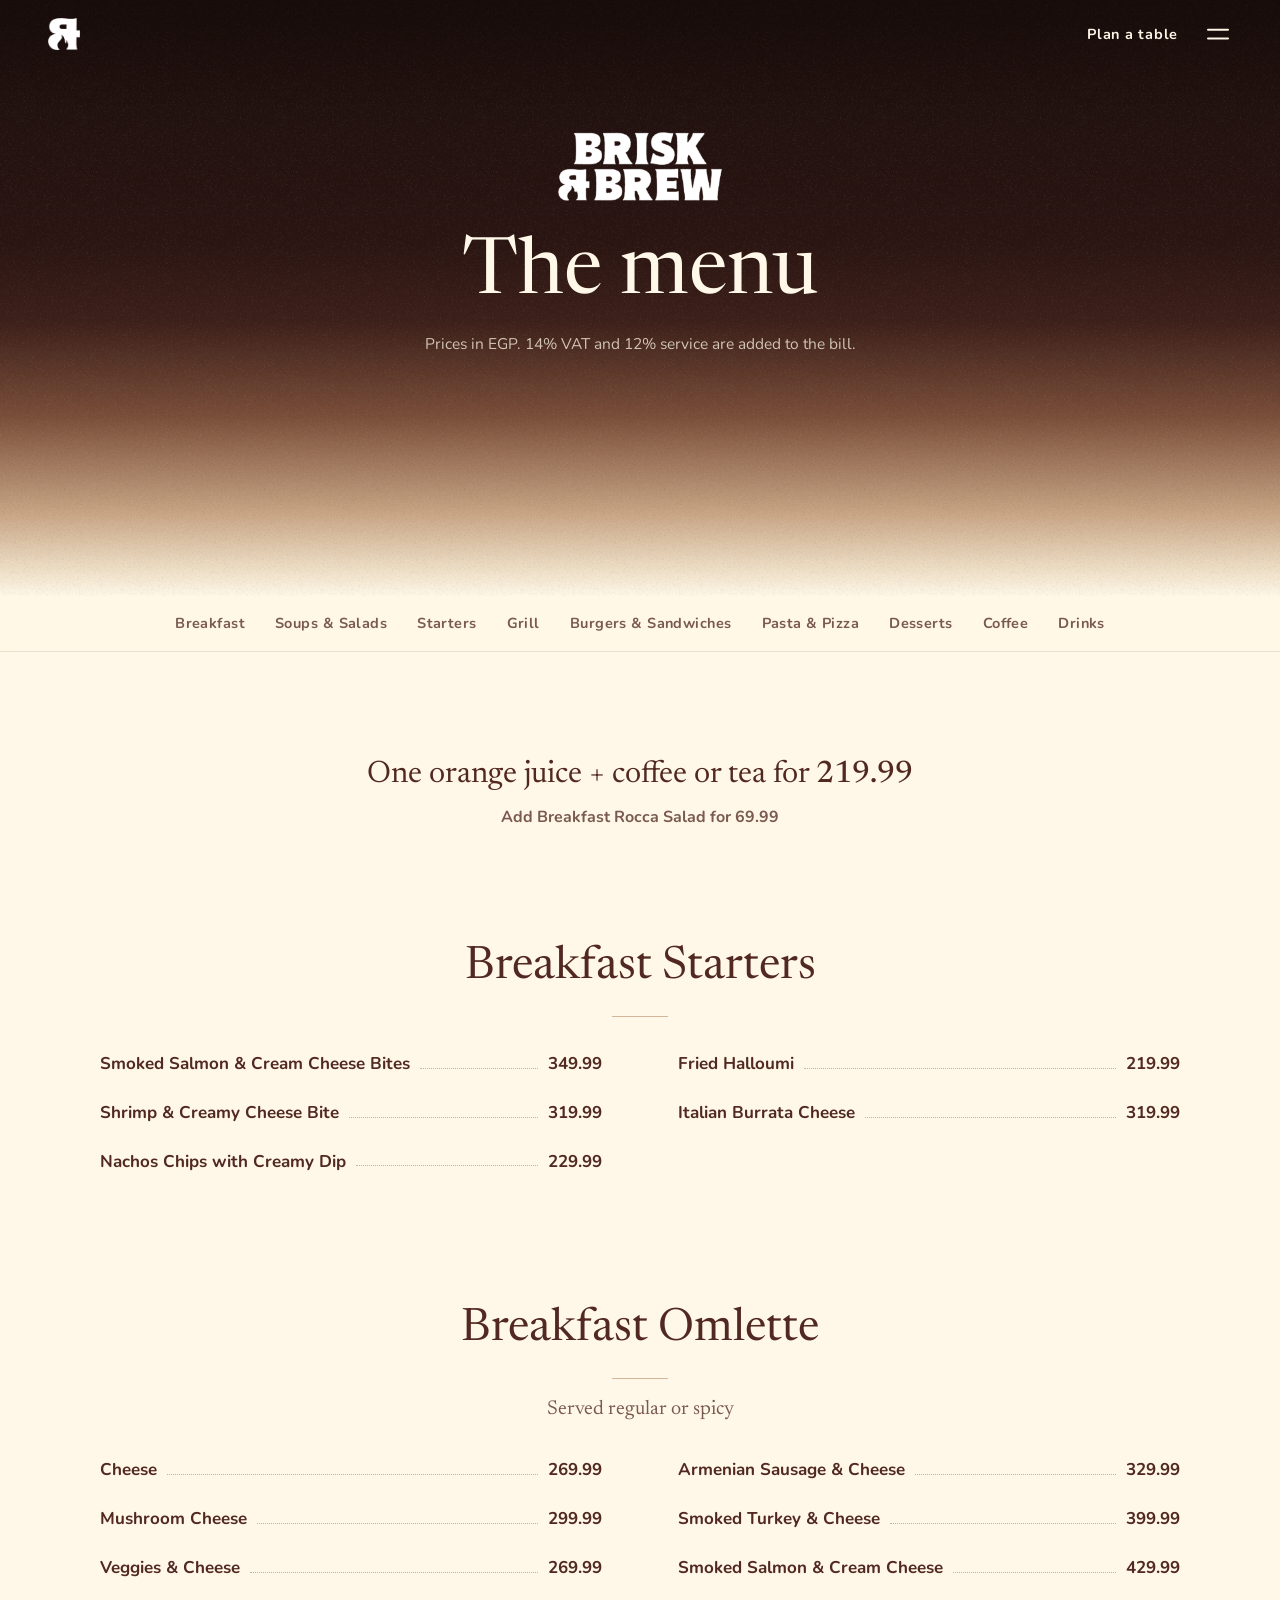
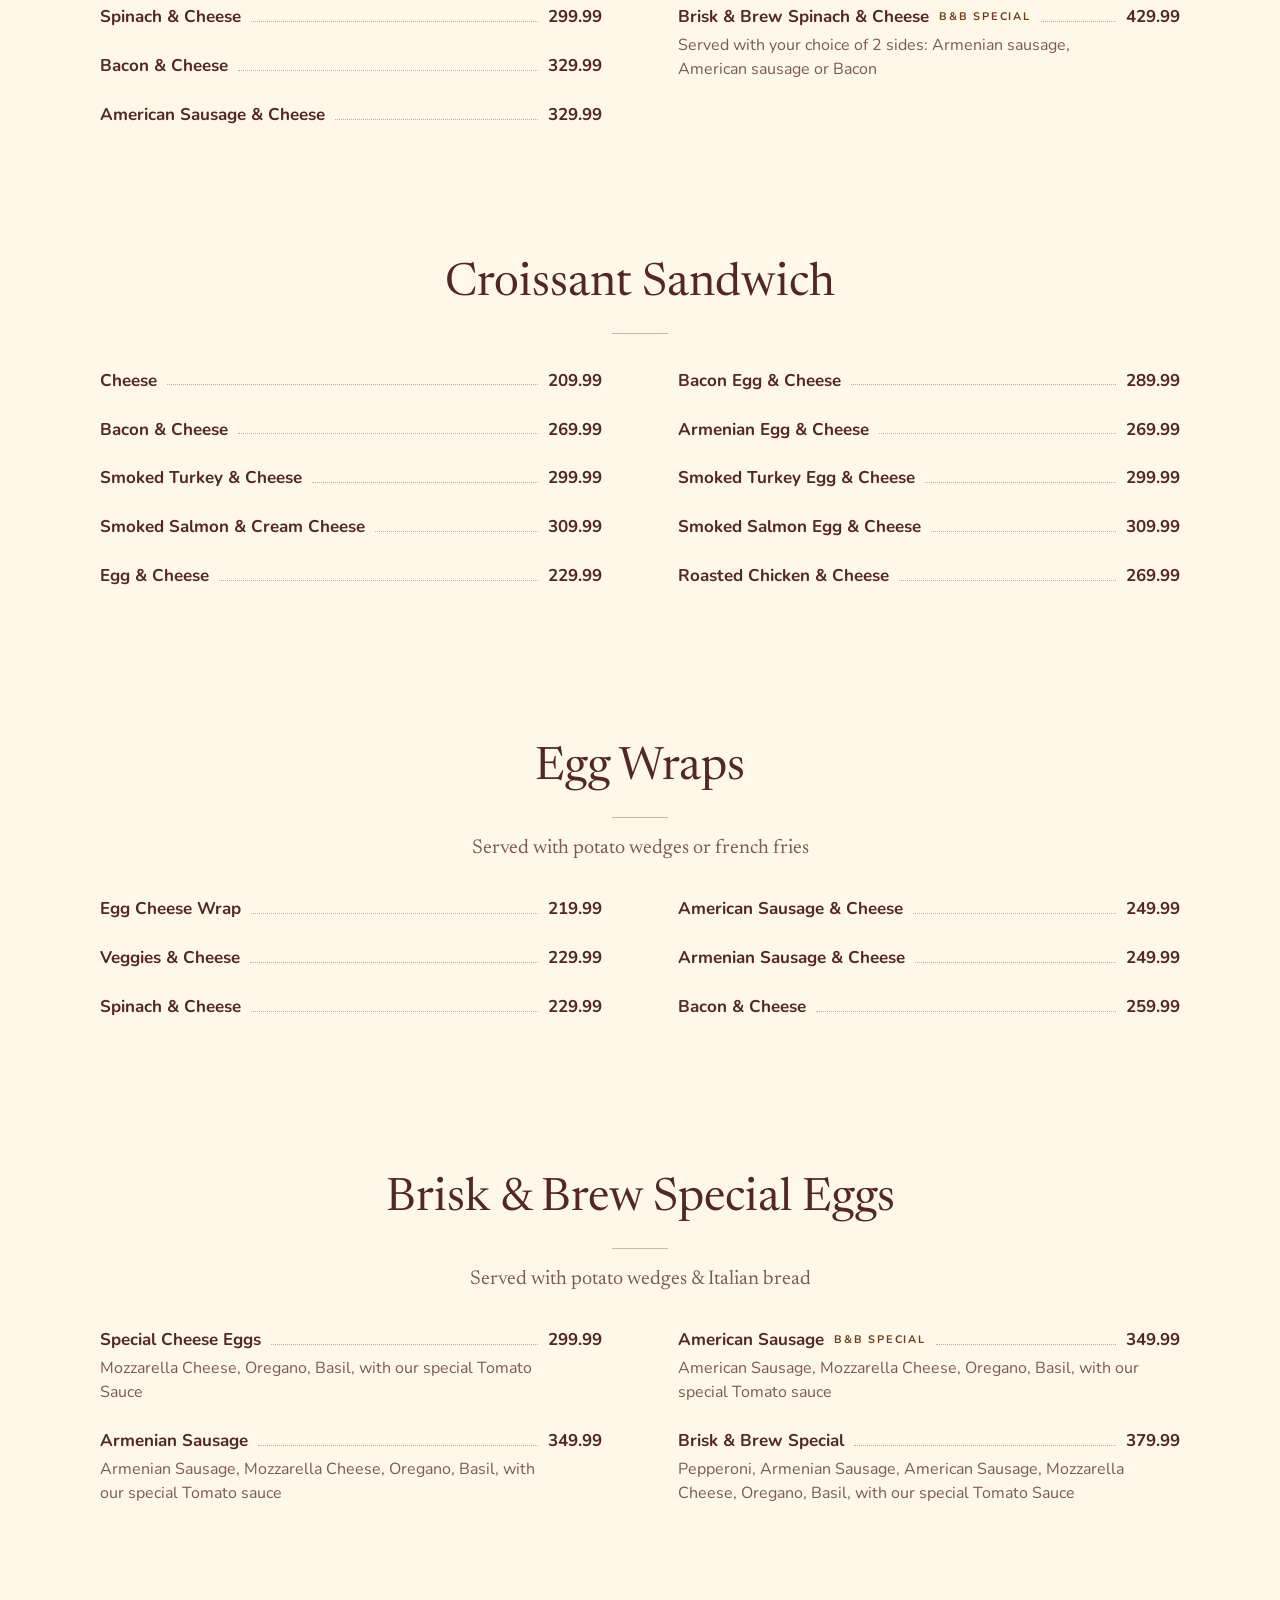
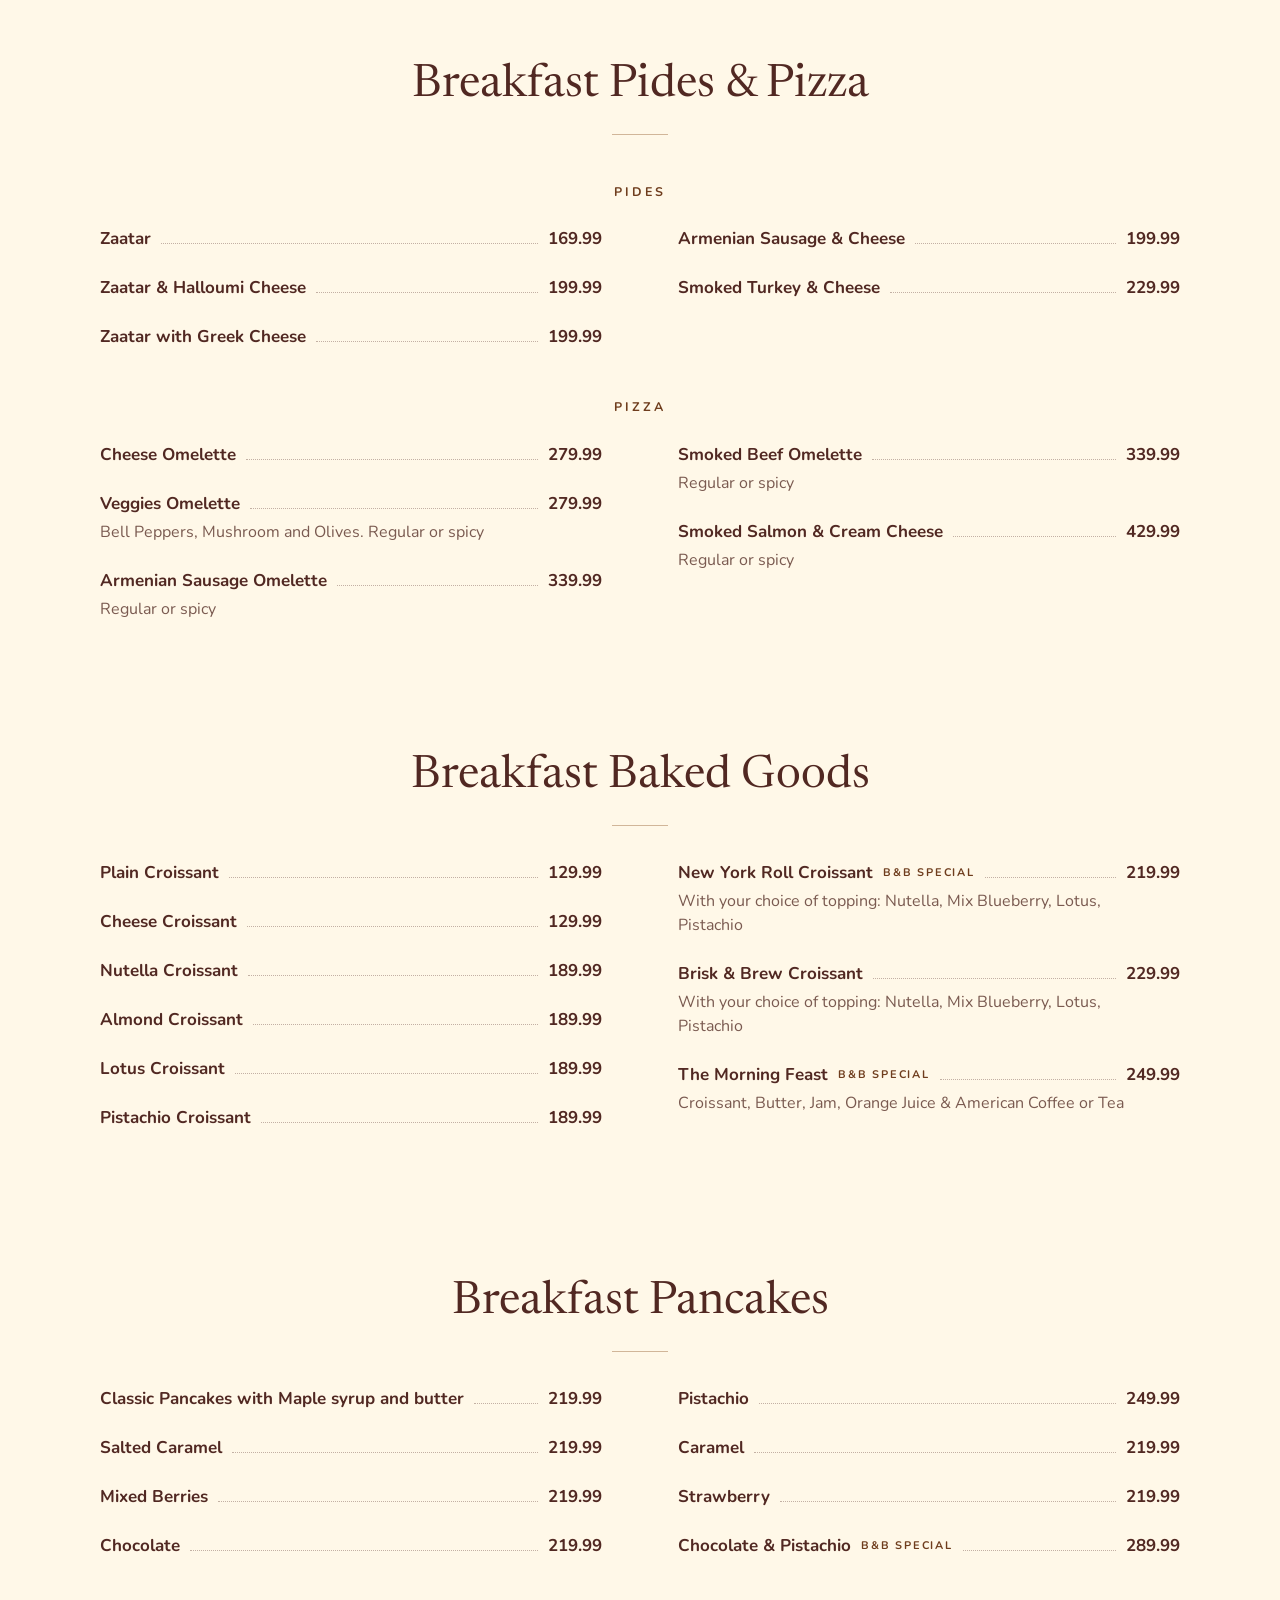
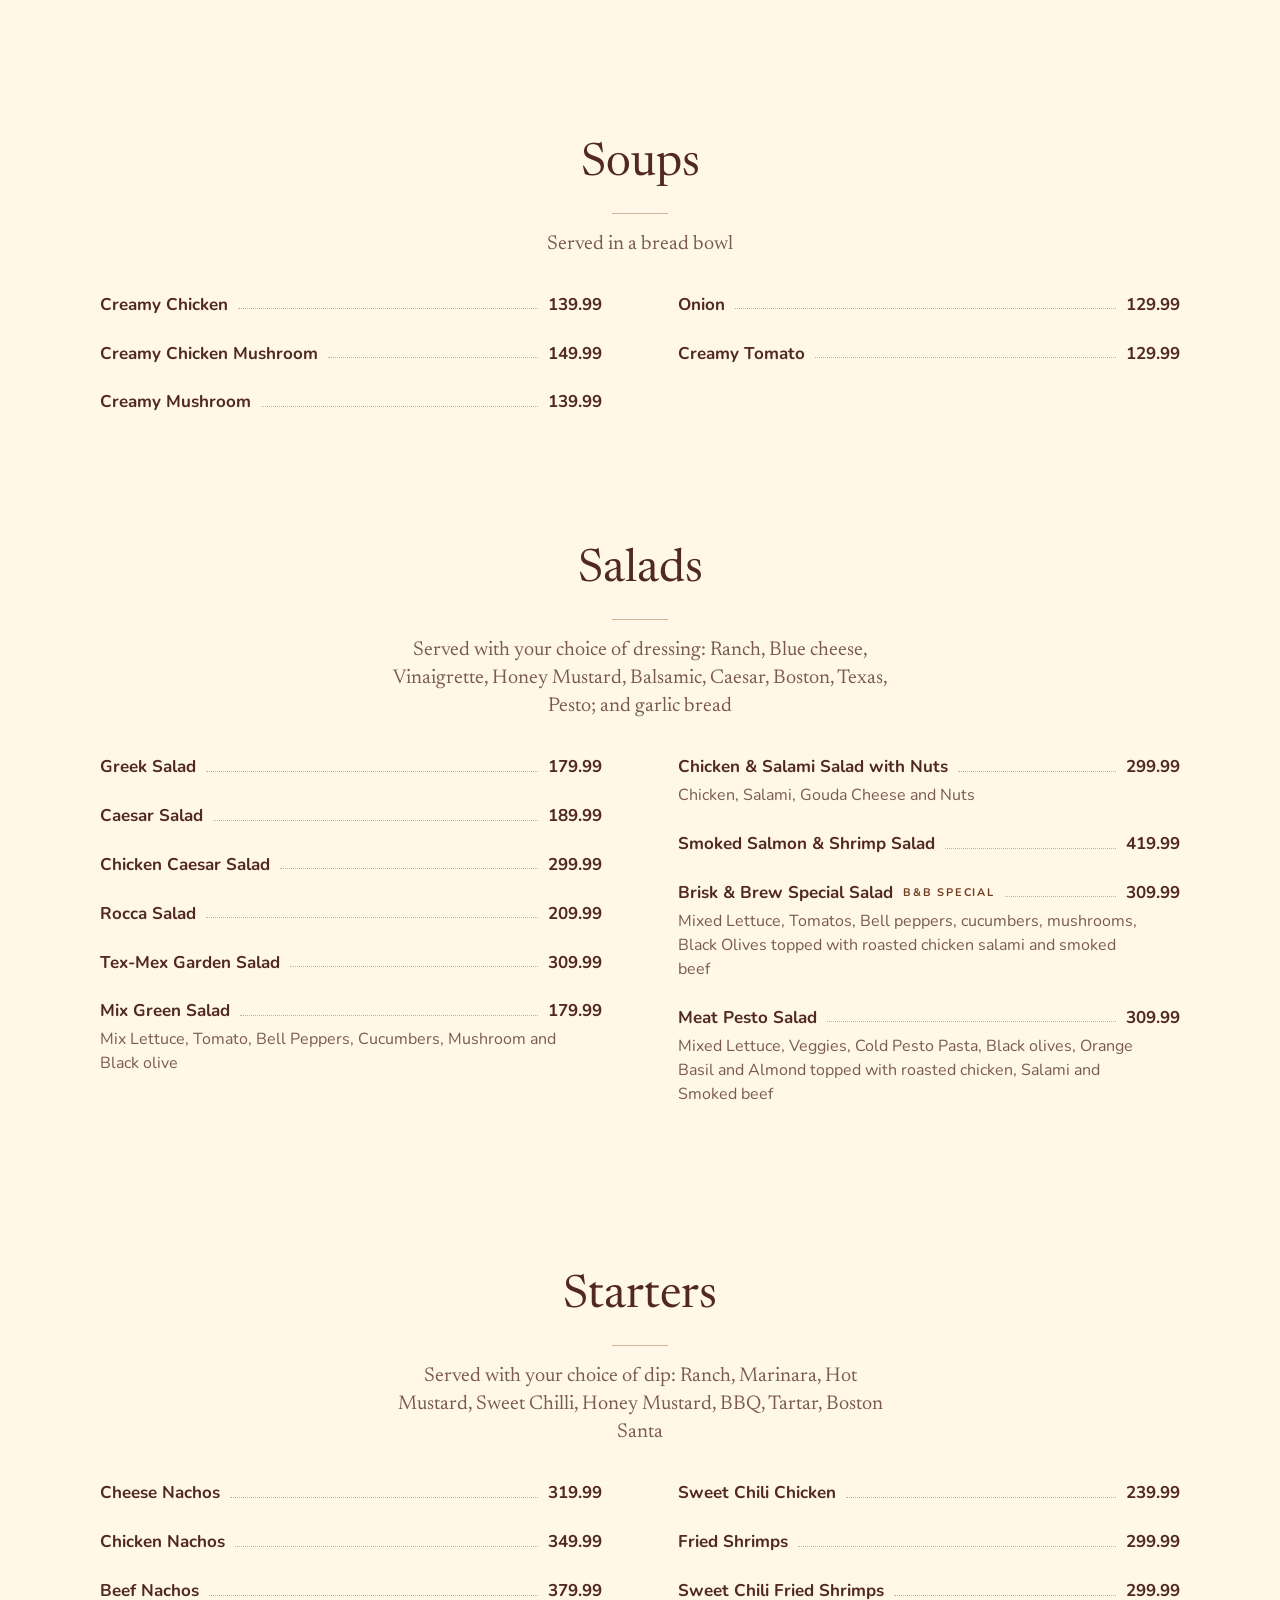
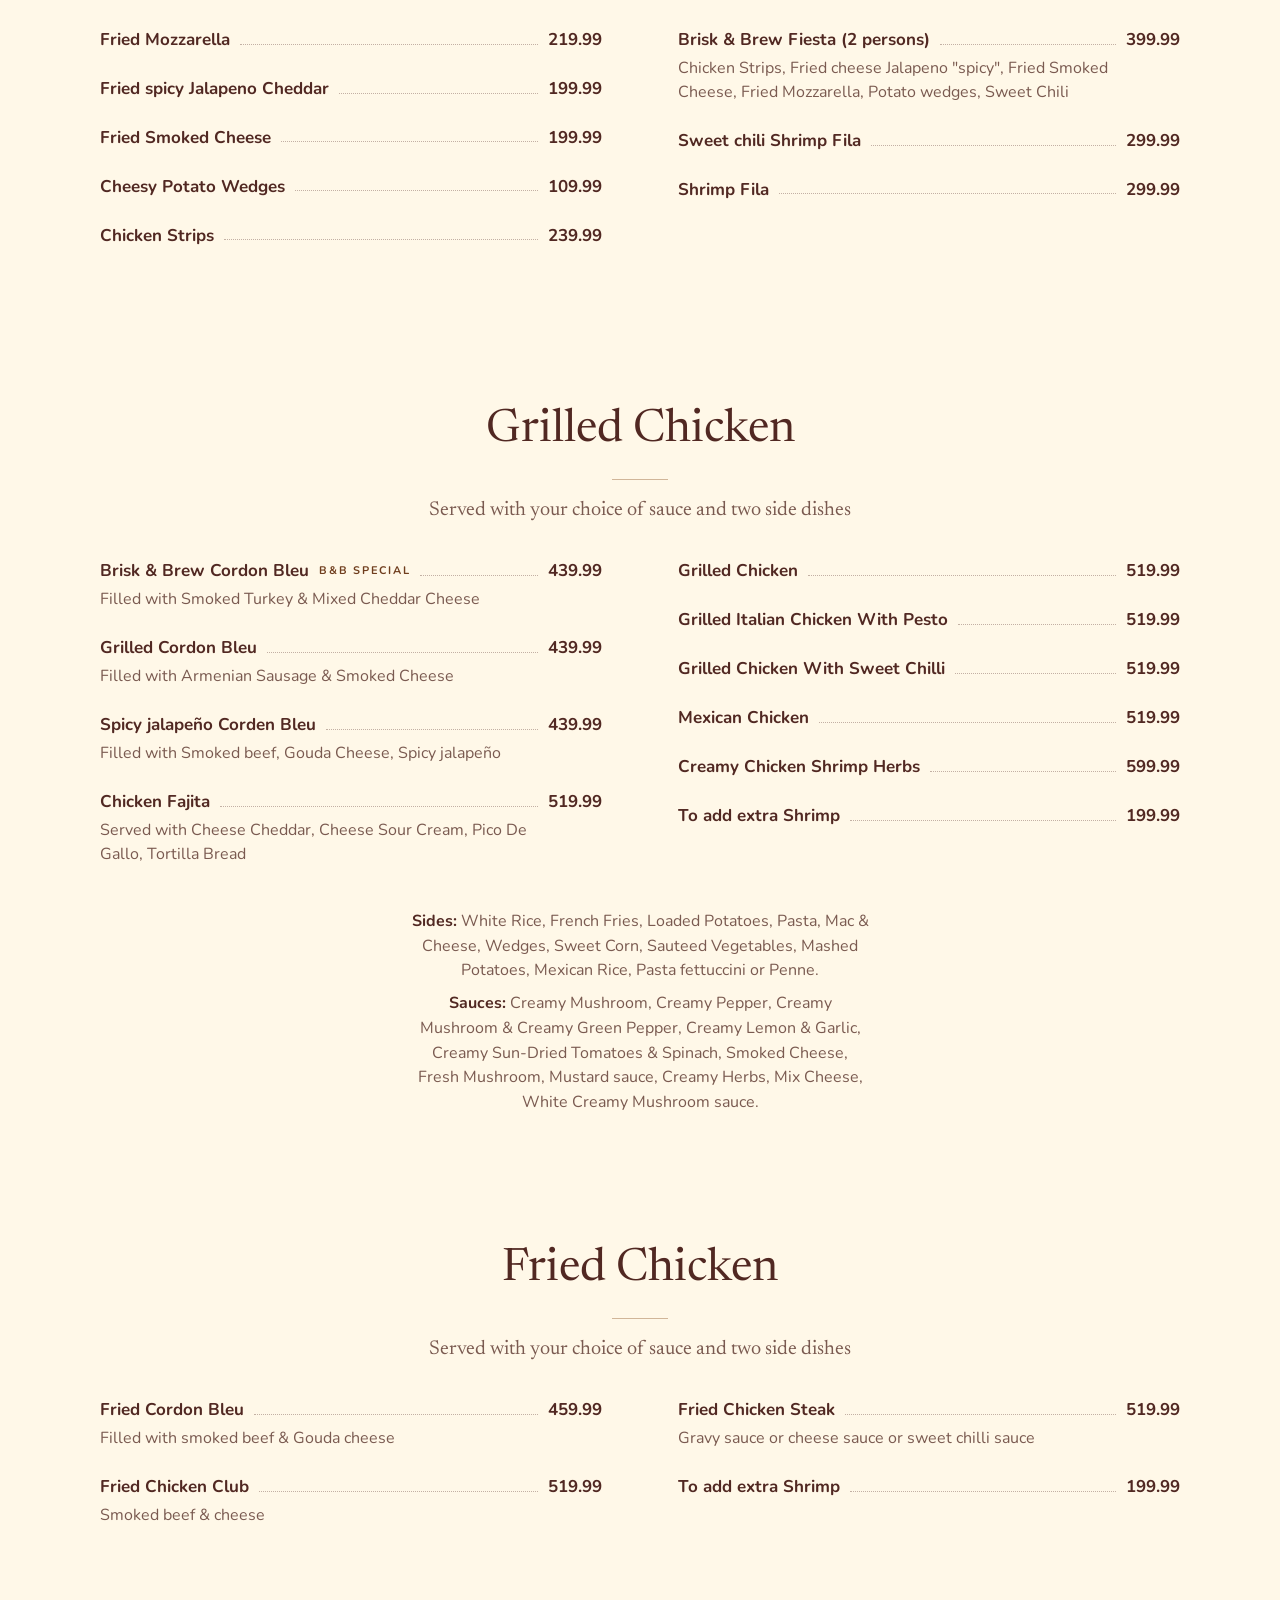
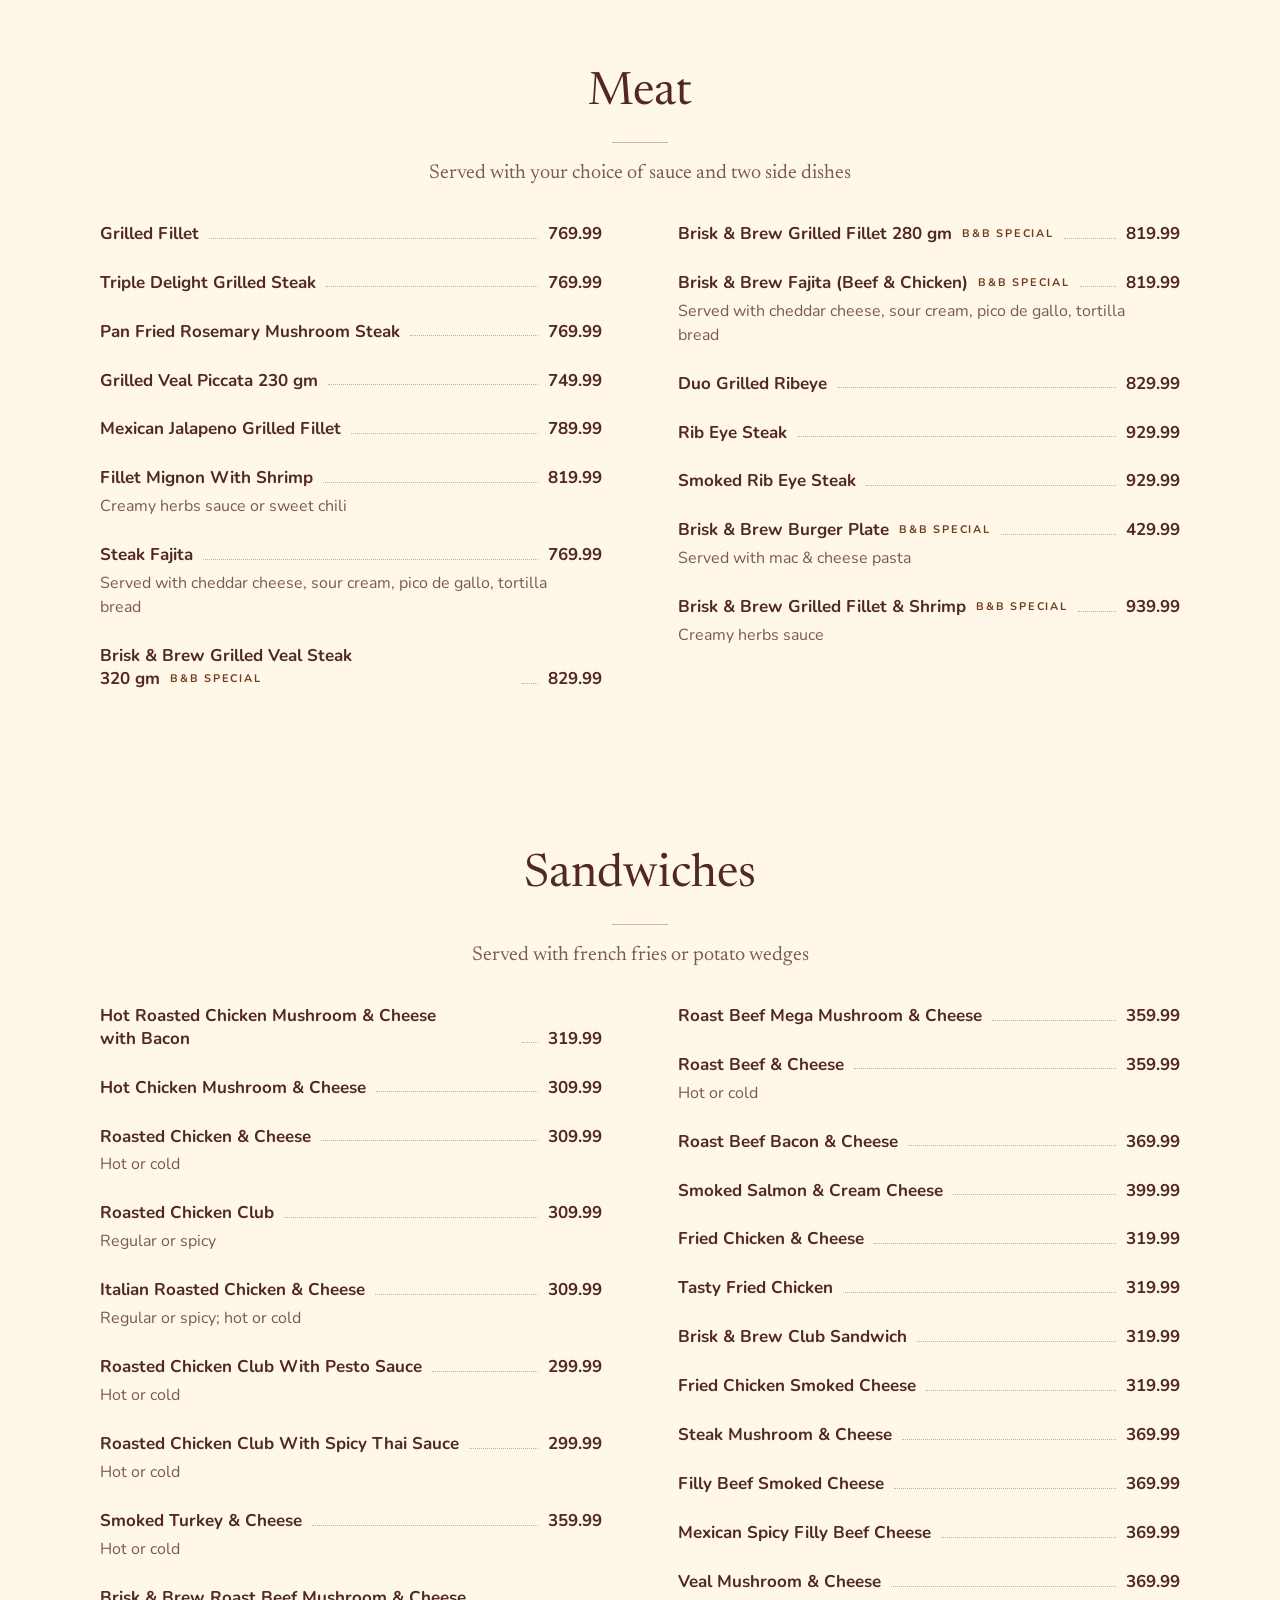
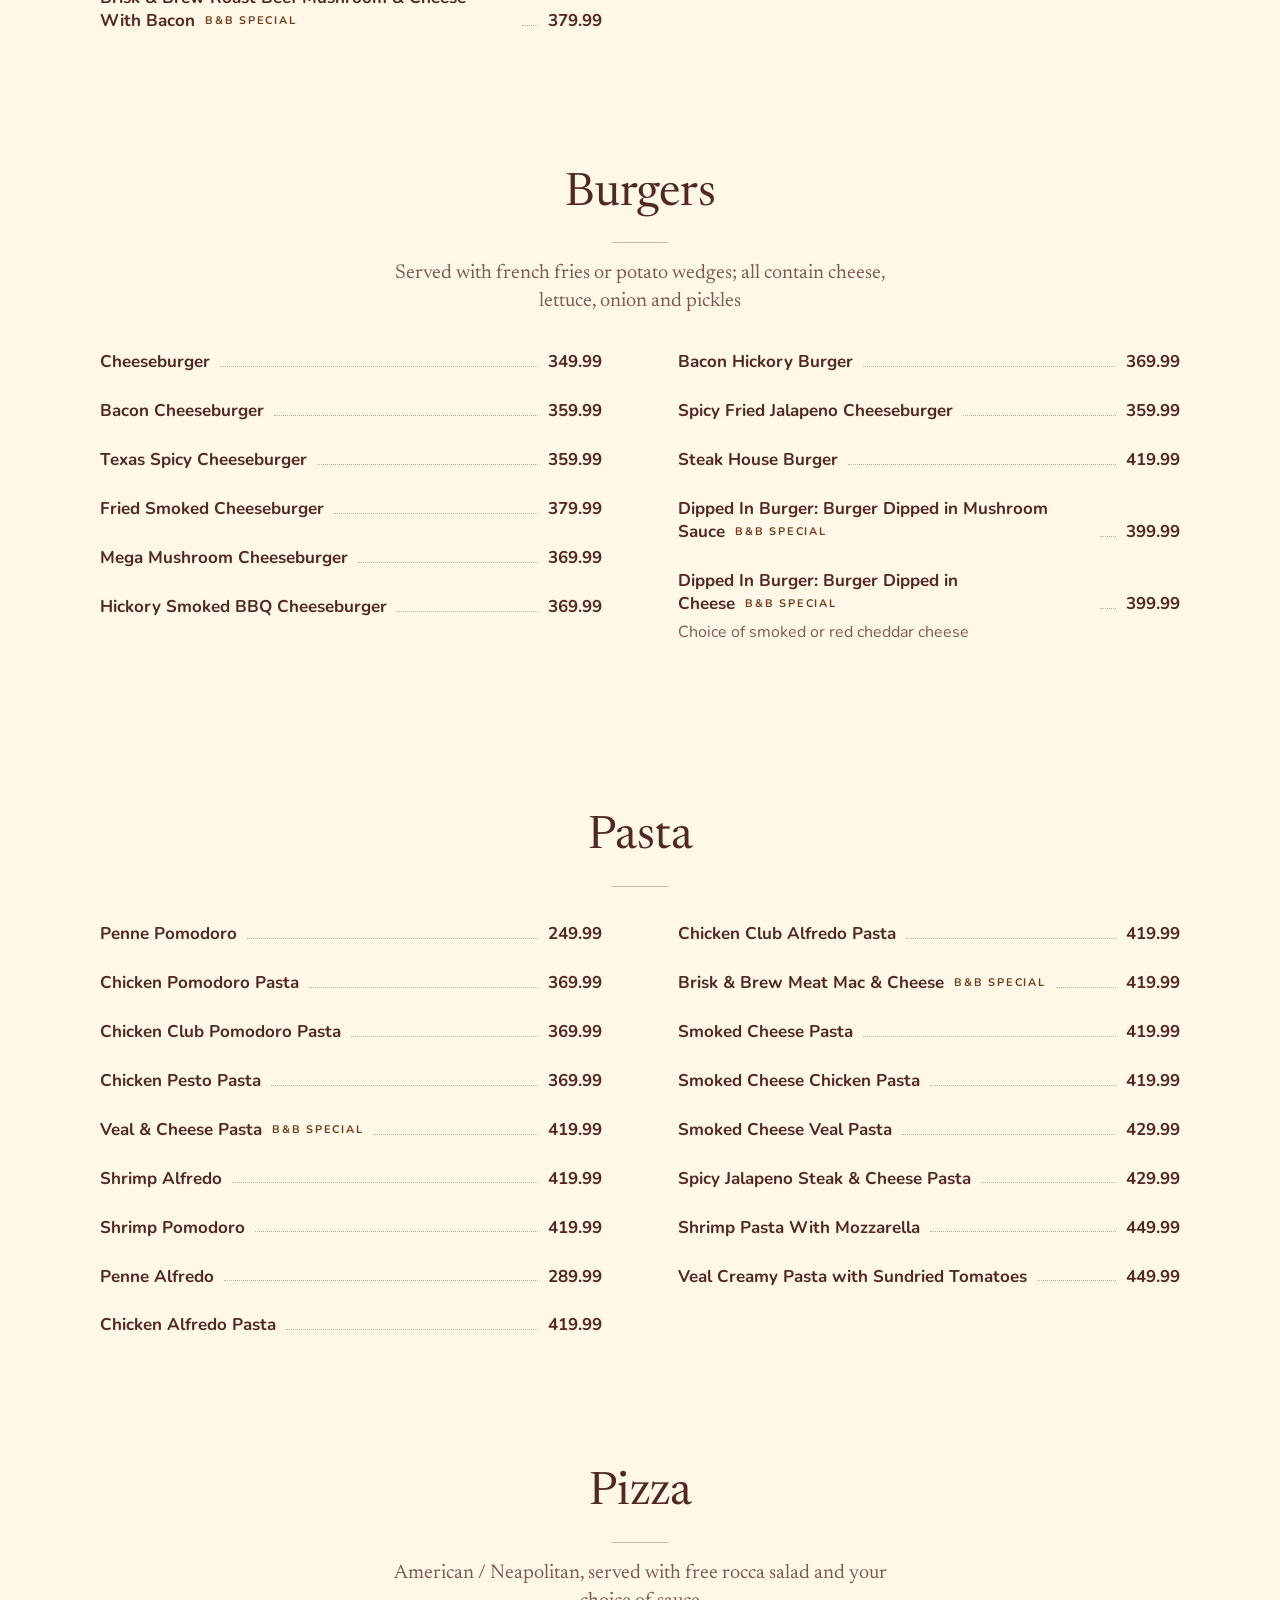
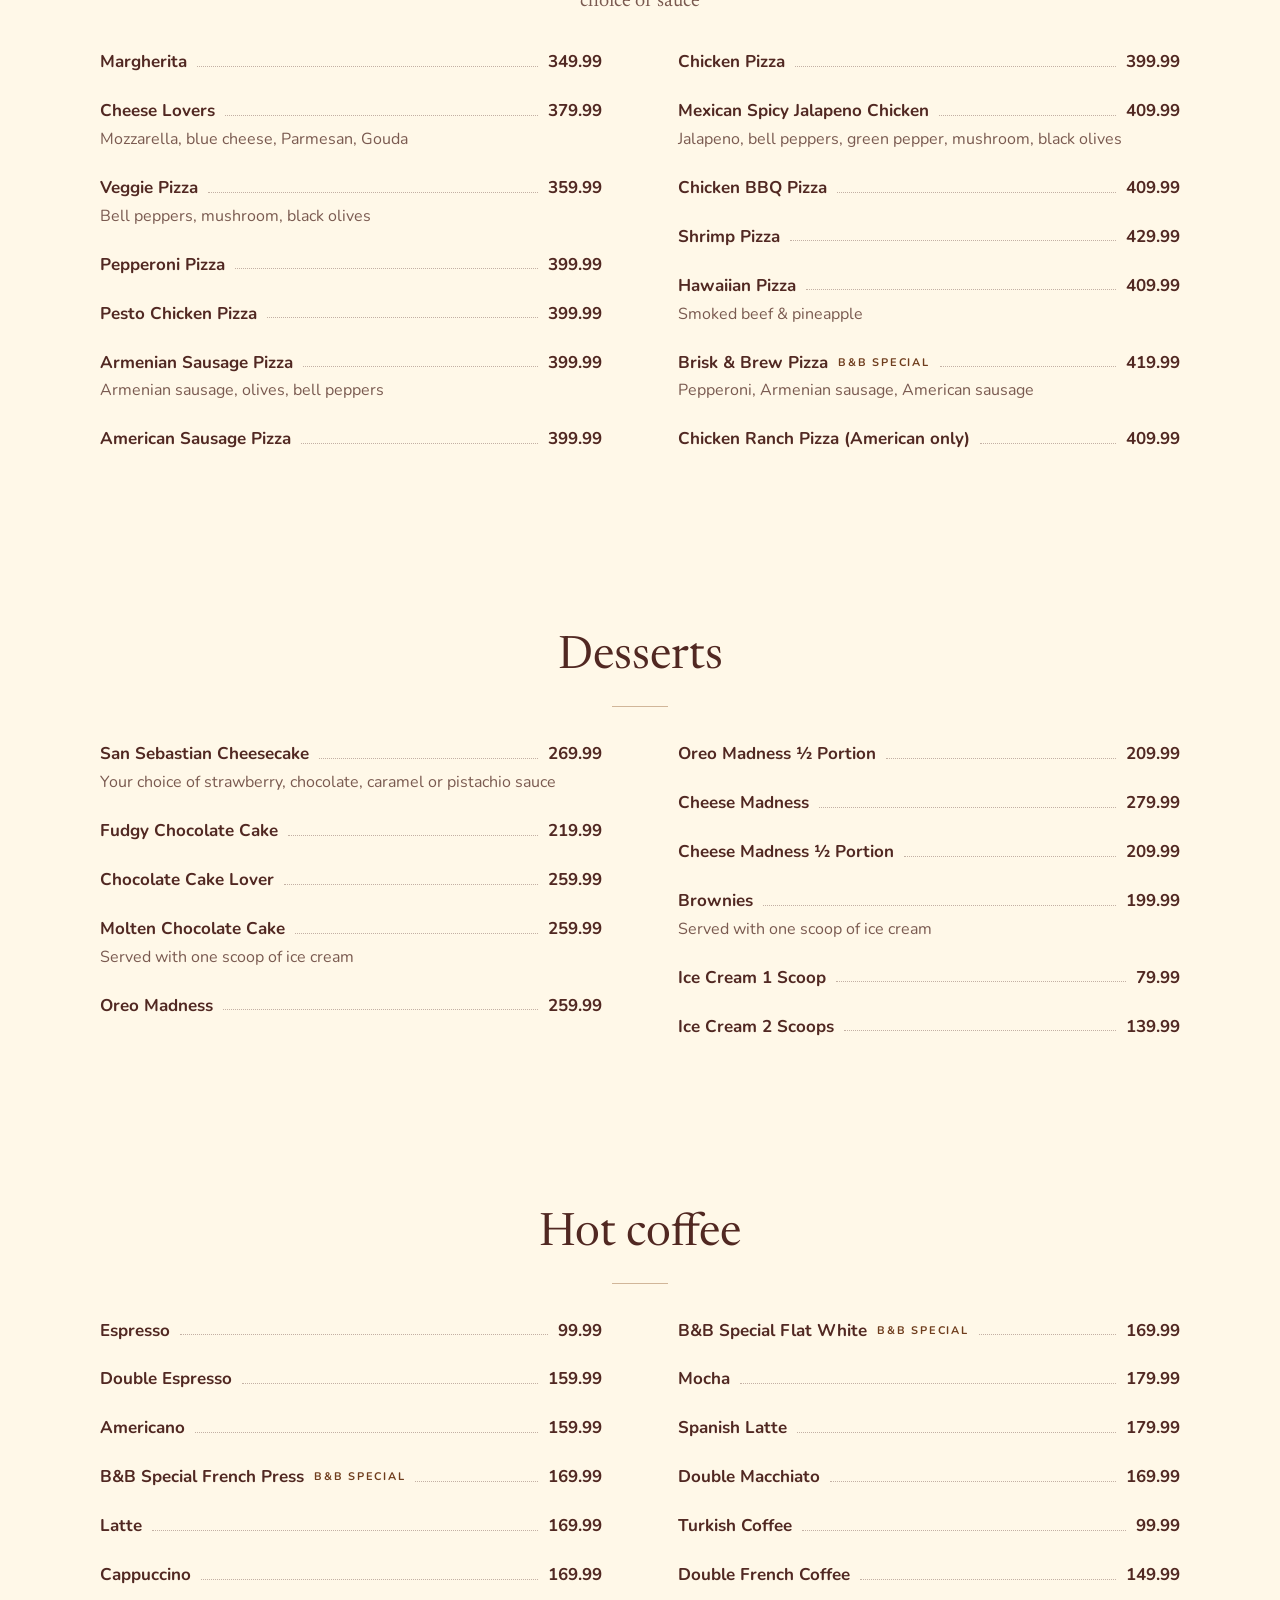
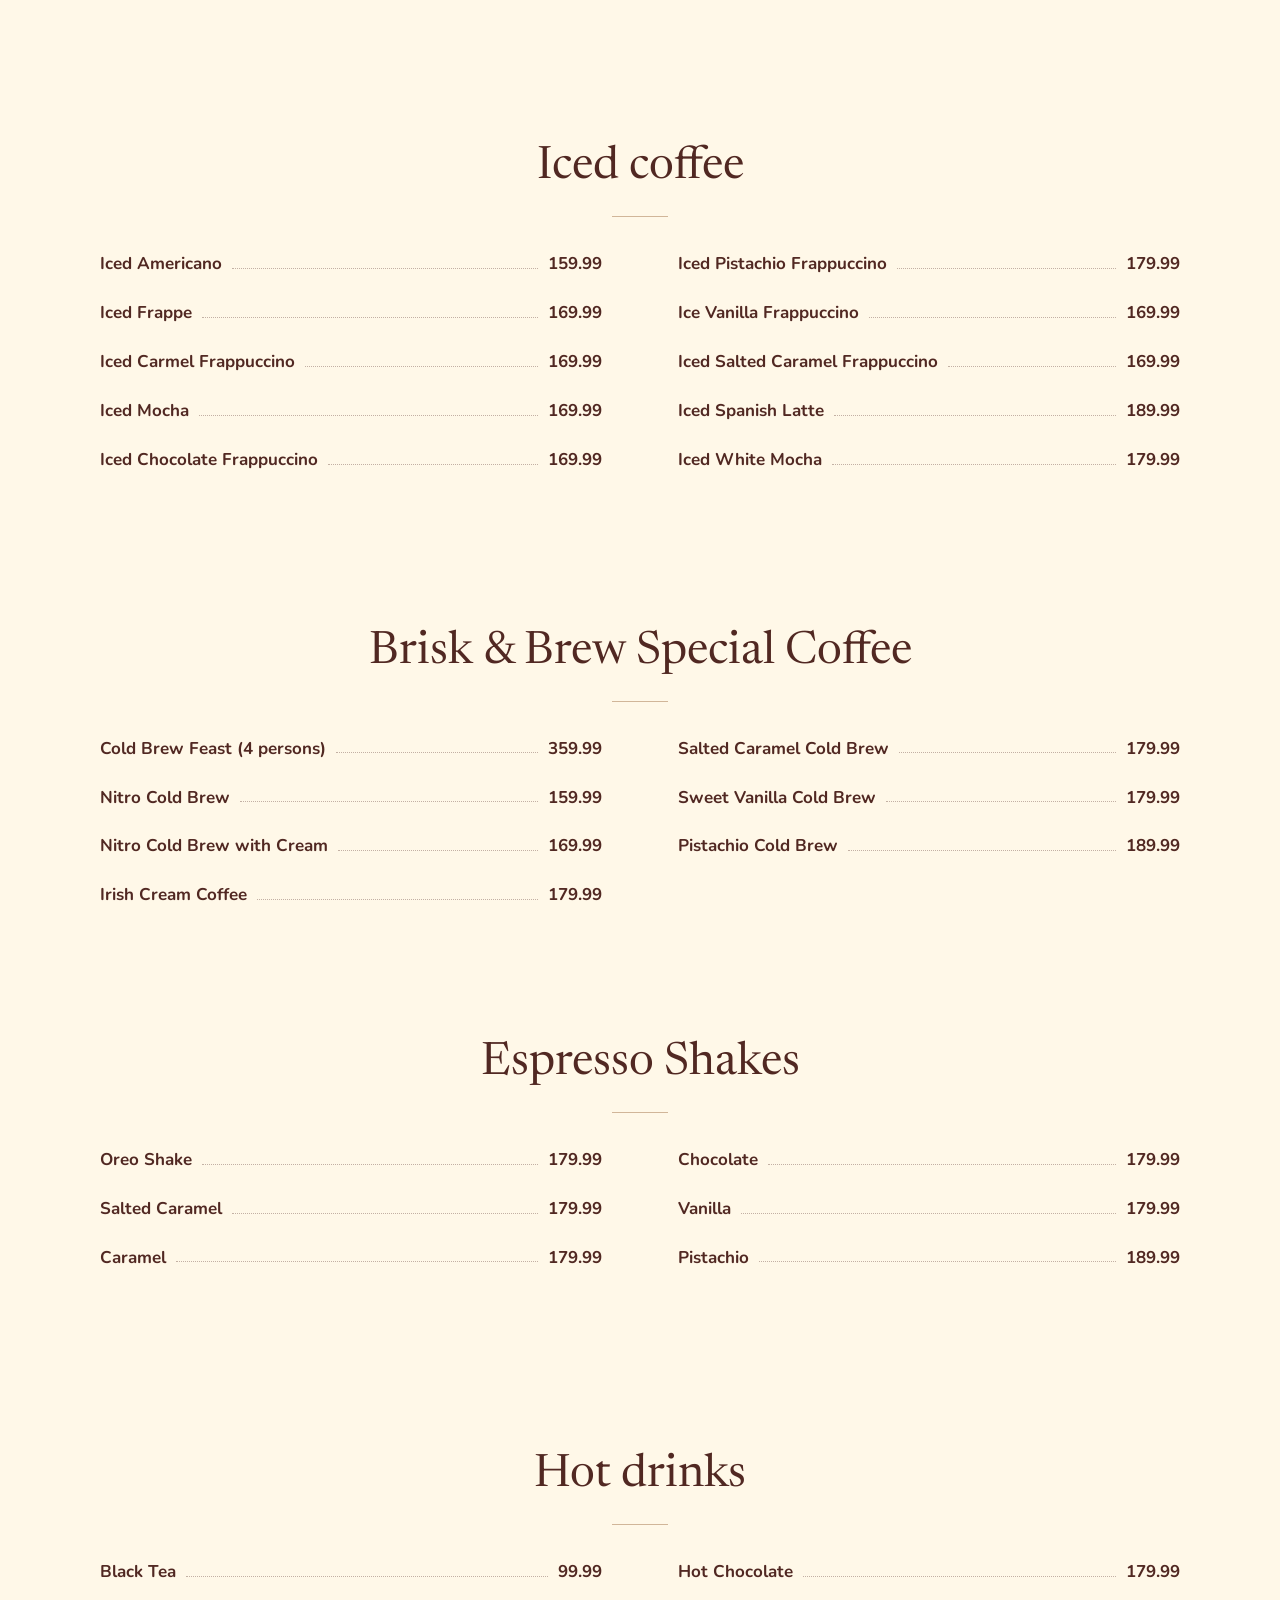
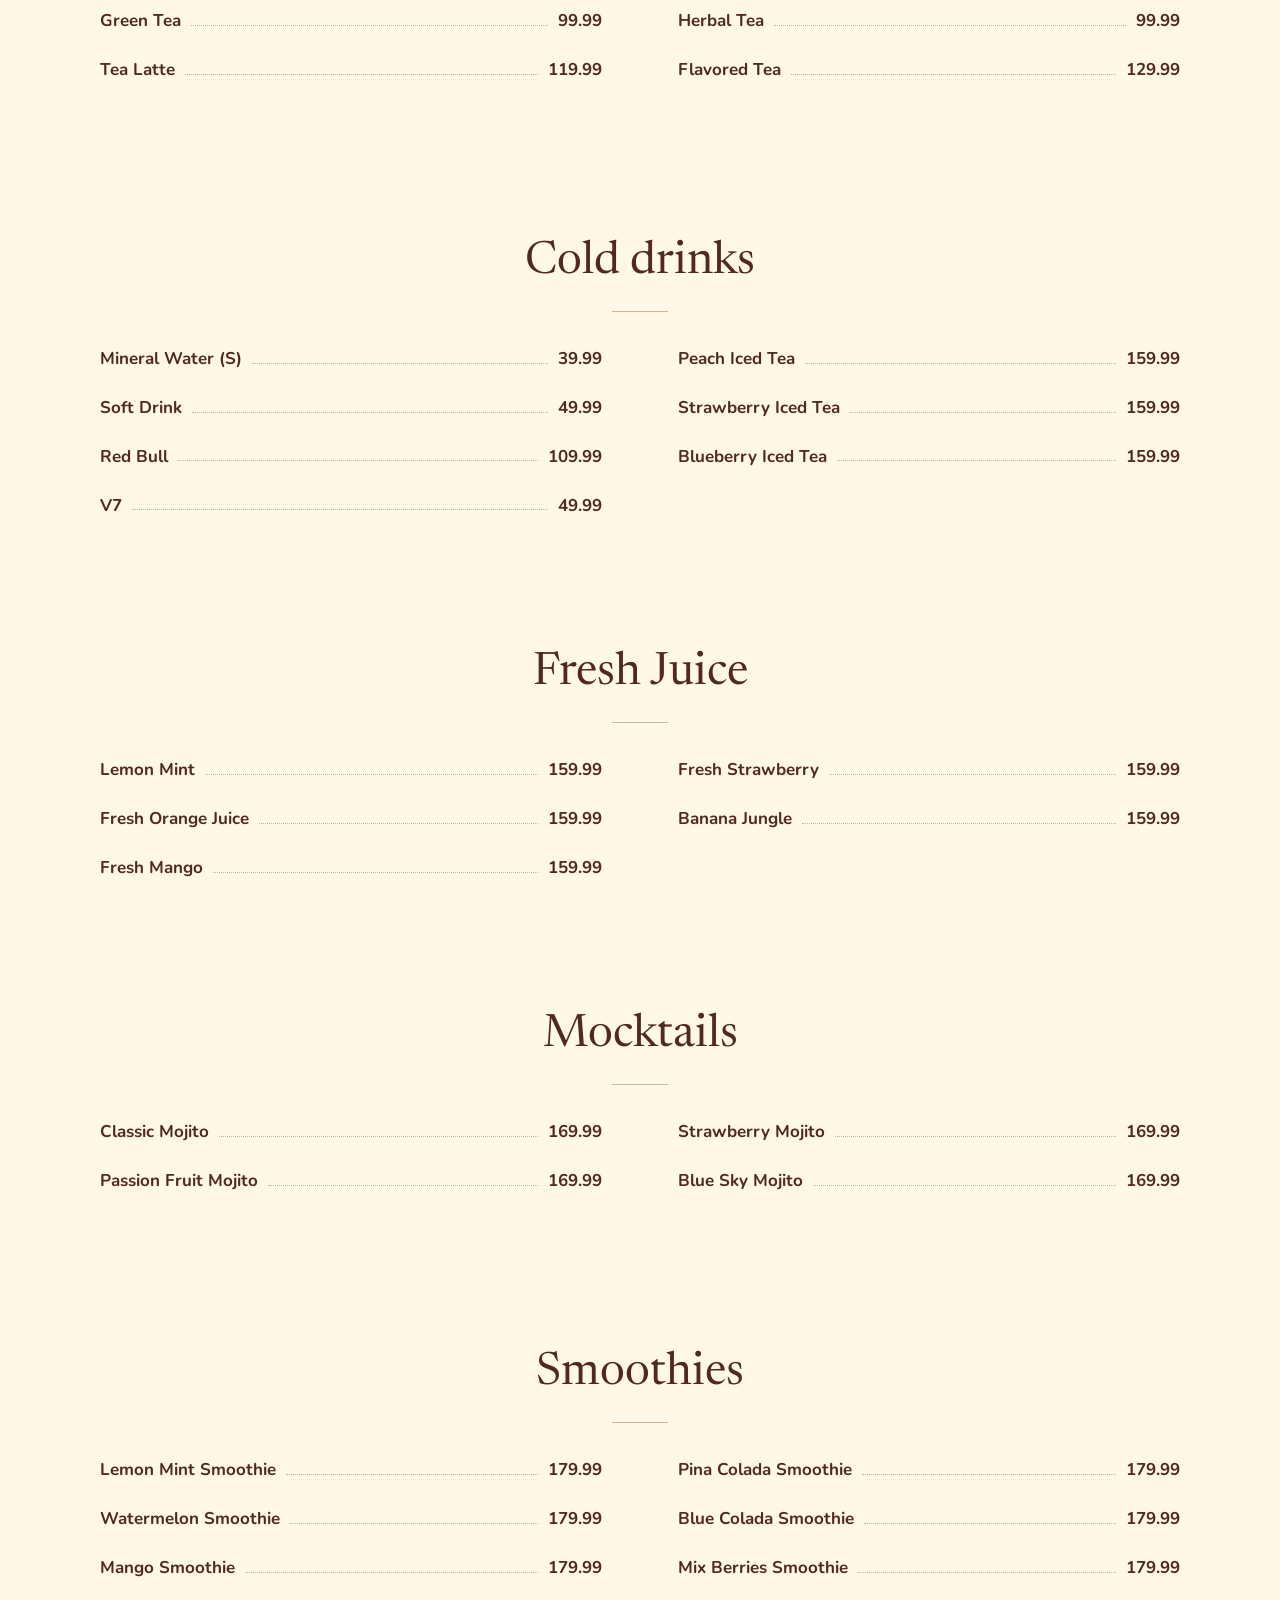
==== commit fe7b69fb: "Calm premium redesign: centred, dark gradients, big photos Co-Authored-By: Claude Opus 5.5 <noreply@" ====
--- a/menu.html
+++ b/menu.html
@@ -5,7 +5,7 @@
 <meta name="viewport" content="width=device-width, initial-scale=1, minimum-scale=1">
 <title>Menu | Brisk &amp; Brew</title>
 <meta name="description" content="The full Brisk &amp; Brew menu: breakfast, soups and salads, starters, grill, burgers and sandwiches, pasta and pizza, desserts, coffee and drinks.">
-<meta name="theme-color" content="#D1B699">
+<meta name="theme-color" content="#2a1512">
 <meta property="og:type" content="restaurant.restaurant">
 <meta property="og:site_name" content="Brisk &amp; Brew">
 <meta property="og:title" content="Menu | Brisk &amp; Brew">
@@ -19,161 +19,116 @@
 <link rel="apple-touch-icon" href="img/apple-touch-icon.png">
 <link rel="preload" href="fonts/newsreader-b76914.woff2" as="font" type="font/woff2" crossorigin>
 <link rel="preload" href="fonts/nunito-798ec6.woff2" as="font" type="font/woff2" crossorigin>
-<style>html.fl body{opacity:0}body{transition:opacity .25s ease}</style>
-<script>(function(){var r=document.documentElement,fin=false;r.classList.add("js","fl");function done(){if(fin)return;fin=true;r.classList.remove("fl")}setTimeout(done,1200);addEventListener("DOMContentLoaded",function(){try{Promise.all([document.fonts.load("600 1em Newsreader"),document.fonts.load("500 1em Newsreader"),document.fonts.load("400 1em Nunito"),document.fonts.load("800 1em Nunito")]).then(done,done)}catch(e){done()}});setTimeout(function(){if(r.hasAttribute("data-ready"))return;var a=document.querySelectorAll(".rv");for(var i=0;i<a.length;i++)a[i].classList.add("in")},3500)})();</script>
-<link rel="stylesheet" href="fonts.css?v=1">
-<link rel="stylesheet" href="site.css?v=1">
-<script src="site.js?v=1" defer></script>
+<style>html.fl{background:#2a1512}html.fl body{opacity:0}body{transition:opacity .4s ease}@media(prefers-reduced-motion:reduce){body{transition:none}}</style>
+<script>(function(){var r=document.documentElement,t0=Date.now(),fin=false,first=false,rm=false;try{rm=matchMedia("(prefers-reduced-motion: reduce)").matches}catch(e){}try{first=!localStorage.getItem("briskandbrew-intro");if(first)localStorage.setItem("briskandbrew-intro","1")}catch(e){}r.classList.add("js",first?"veiled":"fl");function lift(){if(fin)return;fin=true;if(first){r.classList.add("veil-out");setTimeout(function(){r.classList.remove("veiled","veil-out")},rm?0:800)}else{r.classList.remove("fl")}}setTimeout(lift,first?2500:3000);if(first){addEventListener("click",lift);addEventListener("keydown",lift)}addEventListener("DOMContentLoaded",function(){var jobs=[],bar=document.querySelector(".veil-bar i"),n=0,total=1;function tick(){n++;if(bar)bar.style.transform="scaleX("+Math.min(1,n/total)+")"}function add(p){jobs.push(p.then(tick,tick))}try{["400 1em Newsreader","500 1em Newsreader","400 1em Nunito","700 1em Nunito"].forEach(function(f){add(document.fonts.load(f))});add(document.fonts.ready)}catch(e){}var im=document.querySelectorAll("img[data-hold]");for(var i=0;i<im.length;i++){(function(m){add(m.decode?m.decode().catch(function(){}):new Promise(function(res){if(m.complete)res();else m.onload=m.onerror=res}))})(im[i])}total=jobs.length||1;Promise.all(jobs).then(function(){if(!first){lift();return}setTimeout(lift,rm?0:Math.max(260,1200-(Date.now()-t0)))},lift)});setTimeout(function(){if(r.hasAttribute("data-ready"))return;var a=document.querySelectorAll(".rv");for(var i=0;i<a.length;i++)a[i].classList.add("in")},3500)})();</script>
+<link rel="stylesheet" href="fonts.css?v=4">
+<link rel="stylesheet" href="site.css?v=4">
+<script src="site.js?v=4" defer></script>
 </head>
 <body class="page-menu">
+<div class="veil" aria-hidden="true"><img src="img/logo-stack-white.png" alt="" width="640" height="602" decoding="async"><div class="veil-bar"><i></i></div></div>
 <a class="skip" href="#main">Skip to content</a>
-<header class="hdr solid" data-solid="">
+<header class="hdr">
   <div class="hdr-in">
     <a class="logo" href="index.html" aria-label="Brisk &amp; Brew, home">
-      <img class="mark" src="img/logo-mark-brown.png" alt="" width="300" height="303">
-      <img class="word" src="img/logo-word-brown.png" alt="" width="520" height="218">
+      <img class="mk mk-w" src="img/logo-mark-white.png" alt="" width="300" height="303">
+      <img class="mk mk-b" src="img/logo-mark-brown.png" alt="" width="300" height="303">
     </a>
     <div class="hdr-r">
-      <nav class="nav" aria-label="Main">
-        <a href="menu.html" aria-current="page">Menu</a>
-        <a href="index.html#branches">Branches</a>
-        <a href="index.html#order">Order in</a>
-      </nav>
-      <div class="lang" role="group" aria-label="Language"><span aria-current="true">EN</span><button type="button" data-ar aria-label="Arabic">AR</button></div>
-      <a class="btn btn-brown btn-sm hdr-cta" href="index.html#plan">Plan a table</a>
-      <button type="button" class="burger" aria-label="Open the menu" aria-expanded="false" aria-controls="drawer"><svg viewBox="0 0 24 24" fill="none" stroke="currentColor" stroke-width="2.2" stroke-linecap="round" aria-hidden="true"><path d="M4 7h16M4 12h16M4 17h16"/></svg></button>
+      <a class="hdr-plan" href="index.html#plan" data-sheet="plan">Plan a table</a>
+      <button type="button" class="burger" aria-label="Open the menu" aria-expanded="false" aria-controls="navDlg"><svg viewBox="0 0 24 24" fill="none" stroke="currentColor" stroke-width="1.6" stroke-linecap="round" aria-hidden="true"><path d="M4 8.5h16M4 15.5h16"/></svg></button>
     </div>
   </div>
 </header>
 <main id="main">
 <section class="m-head" aria-labelledby="h-menu">
-  <div class="wrap mh">
-    <div>
-      <h1 class="t-display" id="h-menu">Menu</h1>
-      <p>Prices in EGP. 14% VAT and 12% service are added to the bill.</p>
-    </div>
-    <figure><img src="img/menu-cover.webp" width="503" height="629" alt="The dark leather menu cover embossed with the Brisk &amp; Brew mark" decoding="async"></figure>
-  </div>
+  <img class="m-word" src="img/logo-word-white.png" width="520" height="218" alt="Brisk &amp; Brew" decoding="async" data-hold>
+  <h1 id="h-menu">The menu</h1>
+  <p>Prices in EGP. 14% VAT and 12% service are added to the bill.</p>
 </section>
 <div class="chips-bar"><nav class="chips" aria-label="Menu sections"><a href="#breakfast">Breakfast</a><a href="#soups-salads">Soups &amp; Salads</a><a href="#starters">Starters</a><a href="#grill">Grill</a><a href="#burgers-sandwiches">Burgers &amp; Sandwiches</a><a href="#pasta-pizza">Pasta &amp; Pizza</a><a href="#desserts">Desserts</a><a href="#coffee">Coffee</a><a href="#drinks">Drinks</a></nav></div>
-<section class="mgrp" id="breakfast">
-  <div class="wrap mgrp-in">
-    <div class="mside"><figure class="mphoto" style="--mpos:50% 62%"><img src="img/breakfast.webp" width="1080" height="1350" alt="A smoked salmon omelette in a cast-iron skillet with brown bread and orange juice" loading="lazy" decoding="async"></figure></div>
-    <div class="mcards"><div class="offer rv"><p>One orange juice + coffee or tea for <b>219.99</b></p><p>Add Breakfast Rocca Salad for 69.99</p></div><section class="mcard kraft rv" id="c-breakfast-starters" aria-label="Breakfast Starters"><h2 class="t-display">Breakfast Starters</h2><ul class="items"><li class="item"><div class="row"><span class="nm">Smoked Salmon &amp; Cream Cheese Bites</span><span class="pr"><span class="sr">EGP </span>349.99</span></div></li><li class="item"><div class="row"><span class="nm">Shrimp &amp; Creamy Cheese Bite</span><span class="pr"><span class="sr">EGP </span>319.99</span></div></li><li class="item"><div class="row"><span class="nm">Nachos Chips with Creamy Dip</span><span class="pr"><span class="sr">EGP </span>229.99</span></div></li><li class="item"><div class="row"><span class="nm">Fried Halloumi</span><span class="pr"><span class="sr">EGP </span>219.99</span></div></li><li class="item"><div class="row"><span class="nm">Italian Burrata Cheese</span><span class="pr"><span class="sr">EGP </span>319.99</span></div></li></ul></section><section class="mcard kraft rv" id="c-breakfast-omlette" aria-label="Breakfast Omlette"><h2 class="t-display">Breakfast Omlette</h2><p class="sub">Served regular or spicy</p><ul class="items"><li class="item"><div class="row"><span class="nm">Cheese</span><span class="pr"><span class="sr">EGP </span>269.99</span></div></li><li class="item"><div class="row"><span class="nm">Mushroom Cheese</span><span class="pr"><span class="sr">EGP </span>299.99</span></div></li><li class="item"><div class="row"><span class="nm">Veggies &amp; Cheese</span><span class="pr"><span class="sr">EGP </span>269.99</span></div></li><li class="item"><div class="row"><span class="nm">Spinach &amp; Cheese</span><span class="pr"><span class="sr">EGP </span>299.99</span></div></li><li class="item"><div class="row"><span class="nm">Bacon &amp; Cheese</span><span class="pr"><span class="sr">EGP </span>329.99</span></div></li><li class="item"><div class="row"><span class="nm">American Sausage &amp; Cheese</span><span class="pr"><span class="sr">EGP </span>329.99</span></div></li><li class="item"><div class="row"><span class="nm">Armenian Sausage &amp; Cheese</span><span class="pr"><span class="sr">EGP </span>329.99</span></div></li><li class="item"><div class="row"><span class="nm">Smoked Turkey &amp; Cheese</span><span class="pr"><span class="sr">EGP </span>399.99</span></div></li><li class="item"><div class="row"><span class="nm">Smoked Salmon &amp; Cream Cheese</span><span class="pr"><span class="sr">EGP </span>429.99</span></div></li><li class="item"><div class="row"><span class="nm">Brisk &amp; Brew Spinach &amp; Cheese<span class="tag">B&amp;B Special</span></span><span class="pr"><span class="sr">EGP </span>429.99</span></div><p class="ds">Served with your choice of 2 sides: Armenian sausage, American sausage or Bacon</p></li></ul></section><section class="mcard kraft rv" id="c-croissant-sandwich" aria-label="Croissant Sandwich"><h2 class="t-display">Croissant Sandwich</h2><ul class="items"><li class="item"><div class="row"><span class="nm">Cheese</span><span class="pr"><span class="sr">EGP </span>209.99</span></div></li><li class="item"><div class="row"><span class="nm">Bacon &amp; Cheese</span><span class="pr"><span class="sr">EGP </span>269.99</span></div></li><li class="item"><div class="row"><span class="nm">Smoked Turkey &amp; Cheese</span><span class="pr"><span class="sr">EGP </span>299.99</span></div></li><li class="item"><div class="row"><span class="nm">Smoked Salmon &amp; Cream Cheese</span><span class="pr"><span class="sr">EGP </span>309.99</span></div></li><li class="item"><div class="row"><span class="nm">Egg &amp; Cheese</span><span class="pr"><span class="sr">EGP </span>229.99</span></div></li><li class="item"><div class="row"><span class="nm">Bacon Egg &amp; Cheese</span><span class="pr"><span class="sr">EGP </span>289.99</span></div></li><li class="item"><div class="row"><span class="nm">Armenian Egg &amp; Cheese</span><span class="pr"><span class="sr">EGP </span>269.99</span></div></li><li class="item"><div class="row"><span class="nm">Smoked Turkey Egg &amp; Cheese</span><span class="pr"><span class="sr">EGP </span>299.99</span></div></li><li class="item"><div class="row"><span class="nm">Smoked Salmon Egg &amp; Cheese</span><span class="pr"><span class="sr">EGP </span>309.99</span></div></li><li class="item"><div class="row"><span class="nm">Roasted Chicken &amp; Cheese</span><span class="pr"><span class="sr">EGP </span>269.99</span></div></li></ul></section><section class="mcard kraft rv" id="c-egg-wraps" aria-label="Egg Wraps"><h2 class="t-display">Egg Wraps</h2><p class="sub">Served with potato wedges or french fries</p><ul class="items"><li class="item"><div class="row"><span class="nm">Egg Cheese Wrap</span><span class="pr"><span class="sr">EGP </span>219.99</span></div></li><li class="item"><div class="row"><span class="nm">Veggies &amp; Cheese</span><span class="pr"><span class="sr">EGP </span>229.99</span></div></li><li class="item"><div class="row"><span class="nm">Spinach &amp; Cheese</span><span class="pr"><span class="sr">EGP </span>229.99</span></div></li><li class="item"><div class="row"><span class="nm">American Sausage &amp; Cheese</span><span class="pr"><span class="sr">EGP </span>249.99</span></div></li><li class="item"><div class="row"><span class="nm">Armenian Sausage &amp; Cheese</span><span class="pr"><span class="sr">EGP </span>249.99</span></div></li><li class="item"><div class="row"><span class="nm">Bacon &amp; Cheese</span><span class="pr"><span class="sr">EGP </span>259.99</span></div></li></ul></section><section class="mcard kraft rv" id="c-brisk-brew-special-eggs" aria-label="Brisk &amp; Brew Special Eggs"><h2 class="t-display">Brisk &amp; Brew Special Eggs</h2><p class="sub">Served with potato wedges &amp; Italian bread</p><ul class="items"><li class="item"><div class="row"><span class="nm">Special Cheese Eggs</span><span class="pr"><span class="sr">EGP </span>299.99</span></div><p class="ds">Mozzarella Cheese, Oregano, Basil, with our special Tomato Sauce</p></li><li class="item"><div class="row"><span class="nm">Armenian Sausage</span><span class="pr"><span class="sr">EGP </span>349.99</span></div><p class="ds">Armenian Sausage, Mozzarella Cheese, Oregano, Basil, with our special Tomato sauce</p></li><li class="item"><div class="row"><span class="nm">American Sausage<span class="tag">B&amp;B Special</span></span><span class="pr"><span class="sr">EGP </span>349.99</span></div><p class="ds">American Sausage, Mozzarella Cheese, Oregano, Basil, with our special Tomato sauce</p></li><li class="item"><div class="row"><span class="nm">Brisk &amp; Brew Special</span><span class="pr"><span class="sr">EGP </span>379.99</span></div><p class="ds">Pepperoni, Armenian Sausage, American Sausage, Mozzarella Cheese, Oregano, Basil, with our special Tomato Sauce</p></li></ul></section><section class="mcard kraft rv" id="c-breakfast-pides-pizza" aria-label="Breakfast Pides &amp; Pizza"><h2 class="t-display">Breakfast Pides &amp; Pizza</h2><h3>Pides</h3><ul class="items"><li class="item"><div class="row"><span class="nm">Zaatar</span><span class="pr"><span class="sr">EGP </span>169.99</span></div></li><li class="item"><div class="row"><span class="nm">Zaatar &amp; Halloumi Cheese</span><span class="pr"><span class="sr">EGP </span>199.99</span></div></li><li class="item"><div class="row"><span class="nm">Zaatar with Greek Cheese</span><span class="pr"><span class="sr">EGP </span>199.99</span></div></li><li class="item"><div class="row"><span class="nm">Armenian Sausage &amp; Cheese</span><span class="pr"><span class="sr">EGP </span>199.99</span></div></li><li class="item"><div class="row"><span class="nm">Smoked Turkey &amp; Cheese</span><span class="pr"><span class="sr">EGP </span>229.99</span></div></li></ul><h3>Pizza</h3><ul class="items"><li class="item"><div class="row"><span class="nm">Cheese Omelette</span><span class="pr"><span class="sr">EGP </span>279.99</span></div></li><li class="item"><div class="row"><span class="nm">Veggies Omelette</span><span class="pr"><span class="sr">EGP </span>279.99</span></div><p class="ds">Bell Peppers, Mushroom and Olives. Regular or spicy</p></li><li class="item"><div class="row"><span class="nm">Armenian Sausage Omelette</span><span class="pr"><span class="sr">EGP </span>339.99</span></div><p class="ds">Regular or spicy</p></li><li class="item"><div class="row"><span class="nm">Smoked Beef Omelette</span><span class="pr"><span class="sr">EGP </span>339.99</span></div><p class="ds">Regular or spicy</p></li><li class="item"><div class="row"><span class="nm">Smoked Salmon &amp; Cream Cheese</span><span class="pr"><span class="sr">EGP </span>429.99</span></div><p class="ds">Regular or spicy</p></li></ul></section><section class="mcard kraft rv" id="c-breakfast-baked-goods" aria-label="Breakfast Baked Goods"><h2 class="t-display">Breakfast Baked Goods</h2><ul class="items"><li class="item"><div class="row"><span class="nm">Plain Croissant</span><span class="pr"><span class="sr">EGP </span>129.99</span></div></li><li class="item"><div class="row"><span class="nm">Cheese Croissant</span><span class="pr"><span class="sr">EGP </span>129.99</span></div></li><li class="item"><div class="row"><span class="nm">Nutella Croissant</span><span class="pr"><span class="sr">EGP </span>189.99</span></div></li><li class="item"><div class="row"><span class="nm">Almond Croissant</span><span class="pr"><span class="sr">EGP </span>189.99</span></div></li><li class="item"><div class="row"><span class="nm">Lotus Croissant</span><span class="pr"><span class="sr">EGP </span>189.99</span></div></li><li class="item"><div class="row"><span class="nm">Pistachio Croissant</span><span class="pr"><span class="sr">EGP </span>189.99</span></div></li><li class="item"><div class="row"><span class="nm">New York Roll Croissant<span class="tag">B&amp;B Special</span></span><span class="pr"><span class="sr">EGP </span>219.99</span></div><p class="ds">With your choice of topping: Nutella, Mix Blueberry, Lotus, Pistachio</p></li><li class="item"><div class="row"><span class="nm">Brisk &amp; Brew Croissant</span><span class="pr"><span class="sr">EGP </span>229.99</span></div><p class="ds">With your choice of topping: Nutella, Mix Blueberry, Lotus, Pistachio</p></li><li class="item"><div class="row"><span class="nm">The Morning Feast<span class="tag">B&amp;B Special</span></span><span class="pr"><span class="sr">EGP </span>249.99</span></div><p class="ds">Croissant, Butter, Jam, Orange Juice &amp; American Coffee or Tea</p></li></ul></section><section class="mcard kraft rv" id="c-breakfast-pancakes" aria-label="Breakfast Pancakes"><h2 class="t-display">Breakfast Pancakes</h2><ul class="items"><li class="item"><div class="row"><span class="nm">Classic Pancakes with Maple syrup and butter</span><span class="pr"><span class="sr">EGP </span>219.99</span></div></li><li class="item"><div class="row"><span class="nm">Salted Caramel</span><span class="pr"><span class="sr">EGP </span>219.99</span></div></li><li class="item"><div class="row"><span class="nm">Mixed Berries</span><span class="pr"><span class="sr">EGP </span>219.99</span></div></li><li class="item"><div class="row"><span class="nm">Chocolate</span><span class="pr"><span class="sr">EGP </span>219.99</span></div></li><li class="item"><div class="row"><span class="nm">Pistachio</span><span class="pr"><span class="sr">EGP </span>249.99</span></div></li><li class="item"><div class="row"><span class="nm">Caramel</span><span class="pr"><span class="sr">EGP </span>219.99</span></div></li><li class="item"><div class="row"><span class="nm">Strawberry</span><span class="pr"><span class="sr">EGP </span>219.99</span></div></li><li class="item"><div class="row"><span class="nm">Chocolate &amp; Pistachio<span class="tag">B&amp;B Special</span></span><span class="pr"><span class="sr">EGP </span>289.99</span></div></li></ul></section></div>
-  </div>
-</section>
-<section class="mgrp" id="soups-salads">
-  <div class="wrap mgrp-in">
-    <div class="mside"><figure class="mphoto" style="--mpos:50% 48%"><img src="img/burrata.webp" width="900" height="1125" alt="Burrata with rocca salad, cherry tomatoes and pesto, with toasted bread" loading="lazy" decoding="async"></figure></div>
-    <div class="mcards"><section class="mcard kraft rv" id="c-soups" aria-label="Soups"><h2 class="t-display">Soups</h2><p class="sub">Served in a bread bowl</p><ul class="items"><li class="item"><div class="row"><span class="nm">Creamy Chicken</span><span class="pr"><span class="sr">EGP </span>139.99</span></div></li><li class="item"><div class="row"><span class="nm">Creamy Chicken Mushroom</span><span class="pr"><span class="sr">EGP </span>149.99</span></div></li><li class="item"><div class="row"><span class="nm">Creamy Mushroom</span><span class="pr"><span class="sr">EGP </span>139.99</span></div></li><li class="item"><div class="row"><span class="nm">Onion</span><span class="pr"><span class="sr">EGP </span>129.99</span></div></li><li class="item"><div class="row"><span class="nm">Creamy Tomato</span><span class="pr"><span class="sr">EGP </span>129.99</span></div></li></ul></section><section class="mcard kraft rv" id="c-salads" aria-label="Salads"><h2 class="t-display">Salads</h2><p class="sub">Served with your choice of dressing: Ranch, Blue cheese, Vinaigrette, Honey Mustard, Balsamic, Caesar, Boston, Texas, Pesto; and garlic bread</p><ul class="items"><li class="item"><div class="row"><span class="nm">Greek Salad</span><span class="pr"><span class="sr">EGP </span>179.99</span></div></li><li class="item"><div class="row"><span class="nm">Caesar Salad</span><span class="pr"><span class="sr">EGP </span>189.99</span></div></li><li class="item"><div class="row"><span class="nm">Chicken Caesar Salad</span><span class="pr"><span class="sr">EGP </span>299.99</span></div></li><li class="item"><div class="row"><span class="nm">Rocca Salad</span><span class="pr"><span class="sr">EGP </span>209.99</span></div></li><li class="item"><div class="row"><span class="nm">Tex-Mex Garden Salad</span><span class="pr"><span class="sr">EGP </span>309.99</span></div></li><li class="item"><div class="row"><span class="nm">Mix Green Salad</span><span class="pr"><span class="sr">EGP </span>179.99</span></div><p class="ds">Mix Lettuce, Tomato, Bell Peppers, Cucumbers, Mushroom and Black olive</p></li><li class="item"><div class="row"><span class="nm">Chicken &amp; Salami Salad with Nuts</span><span class="pr"><span class="sr">EGP </span>299.99</span></div><p class="ds">Chicken, Salami, Gouda Cheese and Nuts</p></li><li class="item"><div class="row"><span class="nm">Smoked Salmon &amp; Shrimp Salad</span><span class="pr"><span class="sr">EGP </span>419.99</span></div></li><li class="item"><div class="row"><span class="nm">Brisk &amp; Brew Special Salad<span class="tag">B&amp;B Special</span></span><span class="pr"><span class="sr">EGP </span>309.99</span></div><p class="ds">Mixed Lettuce, Tomatos, Bell peppers, cucumbers, mushrooms, Black Olives topped with roasted chicken salami and smoked beef</p></li><li class="item"><div class="row"><span class="nm">Meat Pesto Salad</span><span class="pr"><span class="sr">EGP </span>309.99</span></div><p class="ds">Mixed Lettuce, Veggies, Cold Pesto Pasta, Black olives, Orange Basil and Almond topped with roasted chicken, Salami and Smoked beef</p></li></ul></section></div>
-  </div>
-</section>
-<section class="mgrp" id="starters">
-  <div class="wrap mgrp-in">
-    <div class="mside"><figure class="mphoto" style="--mpos:50% 60%"><img src="img/nachos.webp" width="900" height="1125" alt="Cheese nachos, a bread bowl and cheesy potato wedges in black skillets" loading="lazy" decoding="async"></figure></div>
-    <div class="mcards"><section class="mcard kraft rv" id="c-starters" aria-label="Starters"><h2 class="t-display">Starters</h2><p class="sub">Served with your choice of dip: Ranch, Marinara, Hot Mustard, Sweet Chilli, Honey Mustard, BBQ, Tartar, Boston Santa</p><ul class="items"><li class="item"><div class="row"><span class="nm">Cheese Nachos</span><span class="pr"><span class="sr">EGP </span>319.99</span></div></li><li class="item"><div class="row"><span class="nm">Chicken Nachos</span><span class="pr"><span class="sr">EGP </span>349.99</span></div></li><li class="item"><div class="row"><span class="nm">Beef Nachos</span><span class="pr"><span class="sr">EGP </span>379.99</span></div></li><li class="item"><div class="row"><span class="nm">Fried Mozzarella</span><span class="pr"><span class="sr">EGP </span>219.99</span></div></li><li class="item"><div class="row"><span class="nm">Fried spicy Jalapeno Cheddar</span><span class="pr"><span class="sr">EGP </span>199.99</span></div></li><li class="item"><div class="row"><span class="nm">Fried Smoked Cheese</span><span class="pr"><span class="sr">EGP </span>199.99</span></div></li><li class="item"><div class="row"><span class="nm">Cheesy Potato Wedges</span><span class="pr"><span class="sr">EGP </span>109.99</span></div></li><li class="item"><div class="row"><span class="nm">Chicken Strips</span><span class="pr"><span class="sr">EGP </span>239.99</span></div></li><li class="item"><div class="row"><span class="nm">Sweet Chili Chicken</span><span class="pr"><span class="sr">EGP </span>239.99</span></div></li><li class="item"><div class="row"><span class="nm">Fried Shrimps</span><span class="pr"><span class="sr">EGP </span>299.99</span></div></li><li class="item"><div class="row"><span class="nm">Sweet Chili Fried Shrimps</span><span class="pr"><span class="sr">EGP </span>299.99</span></div></li><li class="item"><div class="row"><span class="nm">Brisk &amp; Brew Fiesta (2 persons)</span><span class="pr"><span class="sr">EGP </span>399.99</span></div><p class="ds">Chicken Strips, Fried cheese Jalapeno &quot;spicy&quot;, Fried Smoked Cheese, Fried Mozzarella, Potato wedges, Sweet Chili</p></li><li class="item"><div class="row"><span class="nm">Sweet chili Shrimp Fila</span><span class="pr"><span class="sr">EGP </span>299.99</span></div></li><li class="item"><div class="row"><span class="nm">Shrimp Fila</span><span class="pr"><span class="sr">EGP </span>299.99</span></div></li></ul></section></div>
-  </div>
-</section>
-<section class="mgrp" id="grill">
-  <div class="wrap mgrp-in">
-    <div class="mside"><figure class="mphoto" style="--mpos:50% 52%"><img src="img/grill.webp" width="1152" height="1440" alt="Grilled chicken with vegetables and a loaded baked potato on a black plate" loading="lazy" decoding="async"></figure></div>
-    <div class="mcards"><section class="mcard kraft rv" id="c-grilled-chicken" aria-label="Grilled Chicken"><h2 class="t-display">Grilled Chicken</h2><p class="sub">Served with your choice of sauce and two side dishes</p><ul class="items"><li class="item"><div class="row"><span class="nm">Brisk &amp; Brew Cordon Bleu<span class="tag">B&amp;B Special</span></span><span class="pr"><span class="sr">EGP </span>439.99</span></div><p class="ds">Filled with Smoked Turkey &amp; Mixed Cheddar Cheese</p></li><li class="item"><div class="row"><span class="nm">Grilled Cordon Bleu</span><span class="pr"><span class="sr">EGP </span>439.99</span></div><p class="ds">Filled with Armenian Sausage &amp; Smoked Cheese</p></li><li class="item"><div class="row"><span class="nm">Spicy jalapeño Corden Bleu</span><span class="pr"><span class="sr">EGP </span>439.99</span></div><p class="ds">Filled with Smoked beef, Gouda Cheese, Spicy jalapeño</p></li><li class="item"><div class="row"><span class="nm">Chicken Fajita</span><span class="pr"><span class="sr">EGP </span>519.99</span></div><p class="ds">Served with Cheese Cheddar, Cheese Sour Cream, Pico De Gallo, Tortilla Bread</p></li><li class="item"><div class="row"><span class="nm">Grilled Chicken</span><span class="pr"><span class="sr">EGP </span>519.99</span></div></li><li class="item"><div class="row"><span class="nm">Grilled Italian Chicken With Pesto</span><span class="pr"><span class="sr">EGP </span>519.99</span></div></li><li class="item"><div class="row"><span class="nm">Grilled Chicken With Sweet Chilli</span><span class="pr"><span class="sr">EGP </span>519.99</span></div></li><li class="item"><div class="row"><span class="nm">Mexican Chicken</span><span class="pr"><span class="sr">EGP </span>519.99</span></div></li><li class="item"><div class="row"><span class="nm">Creamy Chicken Shrimp Herbs</span><span class="pr"><span class="sr">EGP </span>599.99</span></div></li><li class="item"><div class="row"><span class="nm">To add extra Shrimp</span><span class="pr"><span class="sr">EGP </span>199.99</span></div></li></ul><p class="note"><b>Sides:</b> White Rice, French Fries, Loaded Potatoes, Pasta, Mac &amp; Cheese, Wedges, Sweet Corn, Sauteed Vegetables, Mashed Potatoes, Mexican Rice, Pasta fettuccini or Penne.</p><p class="note"><b>Sauces:</b> Creamy Mushroom, Creamy Pepper, Creamy Mushroom &amp; Creamy Green Pepper, Creamy Lemon &amp; Garlic, Creamy Sun-Dried Tomatoes &amp; Spinach, Smoked Cheese, Fresh Mushroom, Mustard sauce, Creamy Herbs, Mix Cheese, White Creamy Mushroom sauce.</p></section><section class="mcard kraft rv" id="c-fried-chicken" aria-label="Fried Chicken"><h2 class="t-display">Fried Chicken</h2><p class="sub">Served with your choice of sauce and two side dishes</p><ul class="items"><li class="item"><div class="row"><span class="nm">Fried Cordon Bleu</span><span class="pr"><span class="sr">EGP </span>459.99</span></div><p class="ds">Filled with smoked beef &amp; Gouda cheese</p></li><li class="item"><div class="row"><span class="nm">Fried Chicken Club</span><span class="pr"><span class="sr">EGP </span>519.99</span></div><p class="ds">Smoked beef &amp; cheese</p></li><li class="item"><div class="row"><span class="nm">Fried Chicken Steak</span><span class="pr"><span class="sr">EGP </span>519.99</span></div><p class="ds">Gravy sauce or cheese sauce or sweet chilli sauce</p></li><li class="item"><div class="row"><span class="nm">To add extra Shrimp</span><span class="pr"><span class="sr">EGP </span>199.99</span></div></li></ul></section><section class="mcard kraft rv" id="c-meat" aria-label="Meat"><h2 class="t-display">Meat</h2><p class="sub">Served with your choice of sauce and two side dishes</p><ul class="items"><li class="item"><div class="row"><span class="nm">Grilled Fillet</span><span class="pr"><span class="sr">EGP </span>769.99</span></div></li><li class="item"><div class="row"><span class="nm">Triple Delight Grilled Steak</span><span class="pr"><span class="sr">EGP </span>769.99</span></div></li><li class="item"><div class="row"><span class="nm">Pan Fried Rosemary Mushroom Steak</span><span class="pr"><span class="sr">EGP </span>769.99</span></div></li><li class="item"><div class="row"><span class="nm">Grilled Veal Piccata 230 gm</span><span class="pr"><span class="sr">EGP </span>749.99</span></div></li><li class="item"><div class="row"><span class="nm">Mexican Jalapeno Grilled Fillet</span><span class="pr"><span class="sr">EGP </span>789.99</span></div></li><li class="item"><div class="row"><span class="nm">Fillet Mignon With Shrimp</span><span class="pr"><span class="sr">EGP </span>819.99</span></div><p class="ds">Creamy herbs sauce or sweet chili</p></li><li class="item"><div class="row"><span class="nm">Steak Fajita</span><span class="pr"><span class="sr">EGP </span>769.99</span></div><p class="ds">Served with cheddar cheese, sour cream, pico de gallo, tortilla bread</p></li><li class="item"><div class="row"><span class="nm">Brisk &amp; Brew Grilled Veal Steak 320 gm<span class="tag">B&amp;B Special</span></span><span class="pr"><span class="sr">EGP </span>829.99</span></div></li><li class="item"><div class="row"><span class="nm">Brisk &amp; Brew Grilled Fillet 280 gm<span class="tag">B&amp;B Special</span></span><span class="pr"><span class="sr">EGP </span>819.99</span></div></li><li class="item"><div class="row"><span class="nm">Brisk &amp; Brew Fajita (Beef &amp; Chicken)<span class="tag">B&amp;B Special</span></span><span class="pr"><span class="sr">EGP </span>819.99</span></div><p class="ds">Served with cheddar cheese, sour cream, pico de gallo, tortilla bread</p></li><li class="item"><div class="row"><span class="nm">Duo Grilled Ribeye</span><span class="pr"><span class="sr">EGP </span>829.99</span></div></li><li class="item"><div class="row"><span class="nm">Rib Eye Steak</span><span class="pr"><span class="sr">EGP </span>929.99</span></div></li><li class="item"><div class="row"><span class="nm">Smoked Rib Eye Steak</span><span class="pr"><span class="sr">EGP </span>929.99</span></div></li><li class="item"><div class="row"><span class="nm">Brisk &amp; Brew Burger Plate<span class="tag">B&amp;B Special</span></span><span class="pr"><span class="sr">EGP </span>429.99</span></div><p class="ds">Served with mac &amp; cheese pasta</p></li><li class="item"><div class="row"><span class="nm">Brisk &amp; Brew Grilled Fillet &amp; Shrimp<span class="tag">B&amp;B Special</span></span><span class="pr"><span class="sr">EGP </span>939.99</span></div><p class="ds">Creamy herbs sauce</p></li></ul></section></div>
-  </div>
-</section>
-<section class="mgrp" id="burgers-sandwiches">
-  <div class="wrap mgrp-in">
-    <div class="mside"><figure class="mphoto" style="--mpos:60% 72%"><img src="img/eggs.webp" width="900" height="1125" alt="Cheesy potato wedges in a cast-iron dish beside a skillet of eggs" loading="lazy" decoding="async"></figure></div>
-    <div class="mcards"><section class="mcard kraft rv" id="c-sandwiches" aria-label="Sandwiches"><h2 class="t-display">Sandwiches</h2><p class="sub">Served with french fries or potato wedges</p><ul class="items"><li class="item"><div class="row"><span class="nm">Hot Roasted Chicken Mushroom &amp; Cheese with Bacon</span><span class="pr"><span class="sr">EGP </span>319.99</span></div></li><li class="item"><div class="row"><span class="nm">Hot Chicken Mushroom &amp; Cheese</span><span class="pr"><span class="sr">EGP </span>309.99</span></div></li><li class="item"><div class="row"><span class="nm">Roasted Chicken &amp; Cheese</span><span class="pr"><span class="sr">EGP </span>309.99</span></div><p class="ds">Hot or cold</p></li><li class="item"><div class="row"><span class="nm">Roasted Chicken Club</span><span class="pr"><span class="sr">EGP </span>309.99</span></div><p class="ds">Regular or spicy</p></li><li class="item"><div class="row"><span class="nm">Italian Roasted Chicken &amp; Cheese</span><span class="pr"><span class="sr">EGP </span>309.99</span></div><p class="ds">Regular or spicy; hot or cold</p></li><li class="item"><div class="row"><span class="nm">Roasted Chicken Club With Pesto Sauce</span><span class="pr"><span class="sr">EGP </span>299.99</span></div><p class="ds">Hot or cold</p></li><li class="item"><div class="row"><span class="nm">Roasted Chicken Club With Spicy Thai Sauce</span><span class="pr"><span class="sr">EGP </span>299.99</span></div><p class="ds">Hot or cold</p></li><li class="item"><div class="row"><span class="nm">Smoked Turkey &amp; Cheese</span><span class="pr"><span class="sr">EGP </span>359.99</span></div><p class="ds">Hot or cold</p></li><li class="item"><div class="row"><span class="nm">Brisk &amp; Brew Roast Beef Mushroom &amp; Cheese With Bacon<span class="tag">B&amp;B Special</span></span><span class="pr"><span class="sr">EGP </span>379.99</span></div></li><li class="item"><div class="row"><span class="nm">Roast Beef Mega Mushroom &amp; Cheese</span><span class="pr"><span class="sr">EGP </span>359.99</span></div></li><li class="item"><div class="row"><span class="nm">Roast Beef &amp; Cheese</span><span class="pr"><span class="sr">EGP </span>359.99</span></div><p class="ds">Hot or cold</p></li><li class="item"><div class="row"><span class="nm">Roast Beef Bacon &amp; Cheese</span><span class="pr"><span class="sr">EGP </span>369.99</span></div></li><li class="item"><div class="row"><span class="nm">Smoked Salmon &amp; Cream Cheese</span><span class="pr"><span class="sr">EGP </span>399.99</span></div></li><li class="item"><div class="row"><span class="nm">Fried Chicken &amp; Cheese</span><span class="pr"><span class="sr">EGP </span>319.99</span></div></li><li class="item"><div class="row"><span class="nm">Tasty Fried Chicken</span><span class="pr"><span class="sr">EGP </span>319.99</span></div></li><li class="item"><div class="row"><span class="nm">Brisk &amp; Brew Club Sandwich</span><span class="pr"><span class="sr">EGP </span>319.99</span></div></li><li class="item"><div class="row"><span class="nm">Fried Chicken Smoked Cheese</span><span class="pr"><span class="sr">EGP </span>319.99</span></div></li><li class="item"><div class="row"><span class="nm">Steak Mushroom &amp; Cheese</span><span class="pr"><span class="sr">EGP </span>369.99</span></div></li><li class="item"><div class="row"><span class="nm">Filly Beef Smoked Cheese</span><span class="pr"><span class="sr">EGP </span>369.99</span></div></li><li class="item"><div class="row"><span class="nm">Mexican Spicy Filly Beef Cheese</span><span class="pr"><span class="sr">EGP </span>369.99</span></div></li><li class="item"><div class="row"><span class="nm">Veal Mushroom &amp; Cheese</span><span class="pr"><span class="sr">EGP </span>369.99</span></div></li></ul></section><section class="mcard kraft rv" id="c-burgers" aria-label="Burgers"><h2 class="t-display">Burgers</h2><p class="sub">Served with french fries or potato wedges; all contain cheese, lettuce, onion and pickles</p><ul class="items"><li class="item"><div class="row"><span class="nm">Cheeseburger</span><span class="pr"><span class="sr">EGP </span>349.99</span></div></li><li class="item"><div class="row"><span class="nm">Bacon Cheeseburger</span><span class="pr"><span class="sr">EGP </span>359.99</span></div></li><li class="item"><div class="row"><span class="nm">Texas Spicy Cheeseburger</span><span class="pr"><span class="sr">EGP </span>359.99</span></div></li><li class="item"><div class="row"><span class="nm">Fried Smoked Cheeseburger</span><span class="pr"><span class="sr">EGP </span>379.99</span></div></li><li class="item"><div class="row"><span class="nm">Mega Mushroom Cheeseburger</span><span class="pr"><span class="sr">EGP </span>369.99</span></div></li><li class="item"><div class="row"><span class="nm">Hickory Smoked BBQ Cheeseburger</span><span class="pr"><span class="sr">EGP </span>369.99</span></div></li><li class="item"><div class="row"><span class="nm">Bacon Hickory Burger</span><span class="pr"><span class="sr">EGP </span>369.99</span></div></li><li class="item"><div class="row"><span class="nm">Spicy Fried Jalapeno Cheeseburger</span><span class="pr"><span class="sr">EGP </span>359.99</span></div></li><li class="item"><div class="row"><span class="nm">Steak House Burger</span><span class="pr"><span class="sr">EGP </span>419.99</span></div></li><li class="item"><div class="row"><span class="nm">Dipped In Burger: Burger Dipped in Mushroom Sauce<span class="tag">B&amp;B Special</span></span><span class="pr"><span class="sr">EGP </span>399.99</span></div></li><li class="item"><div class="row"><span class="nm">Dipped In Burger: Burger Dipped in Cheese<span class="tag">B&amp;B Special</span></span><span class="pr"><span class="sr">EGP </span>399.99</span></div><p class="ds">Choice of smoked or red cheddar cheese</p></li></ul></section></div>
-  </div>
-</section>
-<section class="mgrp" id="pasta-pizza">
-  <div class="wrap mgrp-in">
-    <div class="mside"><figure class="mphoto" style="--mpos:50% 70%"><img src="img/pizza.webp" width="900" height="1125" alt="A Neapolitan pizza with rocca beside a salad and drinks" loading="lazy" decoding="async"></figure></div>
-    <div class="mcards"><section class="mcard kraft rv" id="c-pasta" aria-label="Pasta"><h2 class="t-display">Pasta</h2><ul class="items"><li class="item"><div class="row"><span class="nm">Penne Pomodoro</span><span class="pr"><span class="sr">EGP </span>249.99</span></div></li><li class="item"><div class="row"><span class="nm">Chicken Pomodoro Pasta</span><span class="pr"><span class="sr">EGP </span>369.99</span></div></li><li class="item"><div class="row"><span class="nm">Chicken Club Pomodoro Pasta</span><span class="pr"><span class="sr">EGP </span>369.99</span></div></li><li class="item"><div class="row"><span class="nm">Chicken Pesto Pasta</span><span class="pr"><span class="sr">EGP </span>369.99</span></div></li><li class="item"><div class="row"><span class="nm">Veal &amp; Cheese Pasta<span class="tag">B&amp;B Special</span></span><span class="pr"><span class="sr">EGP </span>419.99</span></div></li><li class="item"><div class="row"><span class="nm">Shrimp Alfredo</span><span class="pr"><span class="sr">EGP </span>419.99</span></div></li><li class="item"><div class="row"><span class="nm">Shrimp Pomodoro</span><span class="pr"><span class="sr">EGP </span>419.99</span></div></li><li class="item"><div class="row"><span class="nm">Penne Alfredo</span><span class="pr"><span class="sr">EGP </span>289.99</span></div></li><li class="item"><div class="row"><span class="nm">Chicken Alfredo Pasta</span><span class="pr"><span class="sr">EGP </span>419.99</span></div></li><li class="item"><div class="row"><span class="nm">Chicken Club Alfredo Pasta</span><span class="pr"><span class="sr">EGP </span>419.99</span></div></li><li class="item"><div class="row"><span class="nm">Brisk &amp; Brew Meat Mac &amp; Cheese<span class="tag">B&amp;B Special</span></span><span class="pr"><span class="sr">EGP </span>419.99</span></div></li><li class="item"><div class="row"><span class="nm">Smoked Cheese Pasta</span><span class="pr"><span class="sr">EGP </span>419.99</span></div></li><li class="item"><div class="row"><span class="nm">Smoked Cheese Chicken Pasta</span><span class="pr"><span class="sr">EGP </span>419.99</span></div></li><li class="item"><div class="row"><span class="nm">Smoked Cheese Veal Pasta</span><span class="pr"><span class="sr">EGP </span>429.99</span></div></li><li class="item"><div class="row"><span class="nm">Spicy Jalapeno Steak &amp; Cheese Pasta</span><span class="pr"><span class="sr">EGP </span>429.99</span></div></li><li class="item"><div class="row"><span class="nm">Shrimp Pasta With Mozzarella</span><span class="pr"><span class="sr">EGP </span>449.99</span></div></li><li class="item"><div class="row"><span class="nm">Veal Creamy Pasta with Sundried Tomatoes</span><span class="pr"><span class="sr">EGP </span>449.99</span></div></li></ul></section><section class="mcard kraft rv" id="c-pizza" aria-label="Pizza"><h2 class="t-display">Pizza</h2><p class="sub">American / Neapolitan, served with free rocca salad and your choice of sauce</p><ul class="items"><li class="item"><div class="row"><span class="nm">Margherita</span><span class="pr"><span class="sr">EGP </span>349.99</span></div></li><li class="item"><div class="row"><span class="nm">Cheese Lovers</span><span class="pr"><span class="sr">EGP </span>379.99</span></div><p class="ds">Mozzarella, blue cheese, Parmesan, Gouda</p></li><li class="item"><div class="row"><span class="nm">Veggie Pizza</span><span class="pr"><span class="sr">EGP </span>359.99</span></div><p class="ds">Bell peppers, mushroom, black olives</p></li><li class="item"><div class="row"><span class="nm">Pepperoni Pizza</span><span class="pr"><span class="sr">EGP </span>399.99</span></div></li><li class="item"><div class="row"><span class="nm">Pesto Chicken Pizza</span><span class="pr"><span class="sr">EGP </span>399.99</span></div></li><li class="item"><div class="row"><span class="nm">Armenian Sausage Pizza</span><span class="pr"><span class="sr">EGP </span>399.99</span></div><p class="ds">Armenian sausage, olives, bell peppers</p></li><li class="item"><div class="row"><span class="nm">American Sausage Pizza</span><span class="pr"><span class="sr">EGP </span>399.99</span></div></li><li class="item"><div class="row"><span class="nm">Chicken Pizza</span><span class="pr"><span class="sr">EGP </span>399.99</span></div></li><li class="item"><div class="row"><span class="nm">Mexican Spicy Jalapeno Chicken</span><span class="pr"><span class="sr">EGP </span>409.99</span></div><p class="ds">Jalapeno, bell peppers, green pepper, mushroom, black olives</p></li><li class="item"><div class="row"><span class="nm">Chicken BBQ Pizza</span><span class="pr"><span class="sr">EGP </span>409.99</span></div></li><li class="item"><div class="row"><span class="nm">Shrimp Pizza</span><span class="pr"><span class="sr">EGP </span>429.99</span></div></li><li class="item"><div class="row"><span class="nm">Hawaiian Pizza</span><span class="pr"><span class="sr">EGP </span>409.99</span></div><p class="ds">Smoked beef &amp; pineapple</p></li><li class="item"><div class="row"><span class="nm">Brisk &amp; Brew Pizza<span class="tag">B&amp;B Special</span></span><span class="pr"><span class="sr">EGP </span>419.99</span></div><p class="ds">Pepperoni, Armenian sausage, American sausage</p></li><li class="item"><div class="row"><span class="nm">Chicken Ranch Pizza (American only)</span><span class="pr"><span class="sr">EGP </span>409.99</span></div></li></ul></section></div>
-  </div>
-</section>
-<section class="mgrp" id="desserts">
-  <div class="wrap mgrp-in">
-    <div class="mside"><figure class="mphoto" style="--mpos:50% 38%"><img src="img/sweet.webp" width="1100" height="1513" alt="A San Sebastian cheesecake slice with pistachio sauce beside a latte" loading="lazy" decoding="async"></figure></div>
-    <div class="mcards"><section class="mcard kraft rv" id="c-desserts" aria-label="Desserts"><h2 class="t-display">Desserts</h2><ul class="items"><li class="item"><div class="row"><span class="nm">San Sebastian Cheesecake</span><span class="pr"><span class="sr">EGP </span>269.99</span></div><p class="ds">Your choice of strawberry, chocolate, caramel or pistachio sauce</p></li><li class="item"><div class="row"><span class="nm">Fudgy Chocolate Cake</span><span class="pr"><span class="sr">EGP </span>219.99</span></div></li><li class="item"><div class="row"><span class="nm">Chocolate Cake Lover</span><span class="pr"><span class="sr">EGP </span>259.99</span></div></li><li class="item"><div class="row"><span class="nm">Molten Chocolate Cake</span><span class="pr"><span class="sr">EGP </span>259.99</span></div><p class="ds">Served with one scoop of ice cream</p></li><li class="item"><div class="row"><span class="nm">Oreo Madness</span><span class="pr"><span class="sr">EGP </span>259.99</span></div></li><li class="item"><div class="row"><span class="nm">Oreo Madness ½ Portion</span><span class="pr"><span class="sr">EGP </span>209.99</span></div></li><li class="item"><div class="row"><span class="nm">Cheese Madness</span><span class="pr"><span class="sr">EGP </span>279.99</span></div></li><li class="item"><div class="row"><span class="nm">Cheese Madness ½ Portion</span><span class="pr"><span class="sr">EGP </span>209.99</span></div></li><li class="item"><div class="row"><span class="nm">Brownies</span><span class="pr"><span class="sr">EGP </span>199.99</span></div><p class="ds">Served with one scoop of ice cream</p></li><li class="item"><div class="row"><span class="nm">Ice Cream 1 Scoop</span><span class="pr"><span class="sr">EGP </span>79.99</span></div></li><li class="item"><div class="row"><span class="nm">Ice Cream 2 Scoops</span><span class="pr"><span class="sr">EGP </span>139.99</span></div></li></ul></section></div>
-  </div>
-</section>
-<section class="mgrp" id="coffee">
-  <div class="wrap mgrp-in">
-    <div class="mside"><figure class="mphoto" style="--mpos:50% 30%"><img src="img/cups.webp" width="700" height="875" alt="Two brown takeaway cups printed with the Brisk &amp; Brew logo" loading="lazy" decoding="async"></figure></div>
-    <div class="mcards"><section class="mcard kraft rv" id="c-hot-coffee" aria-label="Hot coffee"><h2 class="t-display">Hot coffee</h2><ul class="items"><li class="item"><div class="row"><span class="nm">Espresso</span><span class="pr"><span class="sr">EGP </span>99.99</span></div></li><li class="item"><div class="row"><span class="nm">Double Espresso</span><span class="pr"><span class="sr">EGP </span>159.99</span></div></li><li class="item"><div class="row"><span class="nm">Americano</span><span class="pr"><span class="sr">EGP </span>159.99</span></div></li><li class="item"><div class="row"><span class="nm">B&amp;B Special French Press<span class="tag">B&amp;B Special</span></span><span class="pr"><span class="sr">EGP </span>169.99</span></div></li><li class="item"><div class="row"><span class="nm">Latte</span><span class="pr"><span class="sr">EGP </span>169.99</span></div></li><li class="item"><div class="row"><span class="nm">Cappuccino</span><span class="pr"><span class="sr">EGP </span>169.99</span></div></li><li class="item"><div class="row"><span class="nm">B&amp;B Special Flat White<span class="tag">B&amp;B Special</span></span><span class="pr"><span class="sr">EGP </span>169.99</span></div></li><li class="item"><div class="row"><span class="nm">Mocha</span><span class="pr"><span class="sr">EGP </span>179.99</span></div></li><li class="item"><div class="row"><span class="nm">Spanish Latte</span><span class="pr"><span class="sr">EGP </span>179.99</span></div></li><li class="item"><div class="row"><span class="nm">Double Macchiato</span><span class="pr"><span class="sr">EGP </span>169.99</span></div></li><li class="item"><div class="row"><span class="nm">Turkish Coffee</span><span class="pr"><span class="sr">EGP </span>99.99</span></div></li><li class="item"><div class="row"><span class="nm">Double French Coffee</span><span class="pr"><span class="sr">EGP </span>149.99</span></div></li></ul></section><section class="mcard kraft rv" id="c-iced-coffee" aria-label="Iced coffee"><h2 class="t-display">Iced coffee</h2><ul class="items"><li class="item"><div class="row"><span class="nm">Iced Americano</span><span class="pr"><span class="sr">EGP </span>159.99</span></div></li><li class="item"><div class="row"><span class="nm">Iced Frappe</span><span class="pr"><span class="sr">EGP </span>169.99</span></div></li><li class="item"><div class="row"><span class="nm">Iced Carmel Frappuccino</span><span class="pr"><span class="sr">EGP </span>169.99</span></div></li><li class="item"><div class="row"><span class="nm">Iced Mocha</span><span class="pr"><span class="sr">EGP </span>169.99</span></div></li><li class="item"><div class="row"><span class="nm">Iced Chocolate Frappuccino</span><span class="pr"><span class="sr">EGP </span>169.99</span></div></li><li class="item"><div class="row"><span class="nm">Iced Pistachio Frappuccino</span><span class="pr"><span class="sr">EGP </span>179.99</span></div></li><li class="item"><div class="row"><span class="nm">Ice Vanilla Frappuccino</span><span class="pr"><span class="sr">EGP </span>169.99</span></div></li><li class="item"><div class="row"><span class="nm">Iced Salted Caramel Frappuccino</span><span class="pr"><span class="sr">EGP </span>169.99</span></div></li><li class="item"><div class="row"><span class="nm">Iced Spanish Latte</span><span class="pr"><span class="sr">EGP </span>189.99</span></div></li><li class="item"><div class="row"><span class="nm">Iced White Mocha</span><span class="pr"><span class="sr">EGP </span>179.99</span></div></li></ul></section><section class="mcard kraft rv" id="c-brisk-brew-special-coffee" aria-label="Brisk &amp; Brew Special Coffee"><h2 class="t-display">Brisk &amp; Brew Special Coffee</h2><ul class="items"><li class="item"><div class="row"><span class="nm">Cold Brew Feast (4 persons)</span><span class="pr"><span class="sr">EGP </span>359.99</span></div></li><li class="item"><div class="row"><span class="nm">Nitro Cold Brew</span><span class="pr"><span class="sr">EGP </span>159.99</span></div></li><li class="item"><div class="row"><span class="nm">Nitro Cold Brew with Cream</span><span class="pr"><span class="sr">EGP </span>169.99</span></div></li><li class="item"><div class="row"><span class="nm">Irish Cream Coffee</span><span class="pr"><span class="sr">EGP </span>179.99</span></div></li><li class="item"><div class="row"><span class="nm">Salted Caramel Cold Brew</span><span class="pr"><span class="sr">EGP </span>179.99</span></div></li><li class="item"><div class="row"><span class="nm">Sweet Vanilla Cold Brew</span><span class="pr"><span class="sr">EGP </span>179.99</span></div></li><li class="item"><div class="row"><span class="nm">Pistachio Cold Brew</span><span class="pr"><span class="sr">EGP </span>189.99</span></div></li></ul></section><section class="mcard kraft rv" id="c-espresso-shakes" aria-label="Espresso Shakes"><h2 class="t-display">Espresso Shakes</h2><ul class="items"><li class="item"><div class="row"><span class="nm">Oreo Shake</span><span class="pr"><span class="sr">EGP </span>179.99</span></div></li><li class="item"><div class="row"><span class="nm">Salted Caramel</span><span class="pr"><span class="sr">EGP </span>179.99</span></div></li><li class="item"><div class="row"><span class="nm">Caramel</span><span class="pr"><span class="sr">EGP </span>179.99</span></div></li><li class="item"><div class="row"><span class="nm">Chocolate</span><span class="pr"><span class="sr">EGP </span>179.99</span></div></li><li class="item"><div class="row"><span class="nm">Vanilla</span><span class="pr"><span class="sr">EGP </span>179.99</span></div></li><li class="item"><div class="row"><span class="nm">Pistachio</span><span class="pr"><span class="sr">EGP </span>189.99</span></div></li></ul></section></div>
-  </div>
-</section>
-<section class="mgrp" id="drinks">
-  <div class="wrap mgrp-in">
-    <div class="mside"><figure class="mphoto" style="--mpos:50% 40%"><img src="img/table-800.webp" width="800" height="999" alt="Mojitos and a smoothie on a sunlit terrace table" loading="lazy" decoding="async"></figure></div>
-    <div class="mcards"><section class="mcard kraft rv" id="c-hot-drinks" aria-label="Hot drinks"><h2 class="t-display">Hot drinks</h2><ul class="items"><li class="item"><div class="row"><span class="nm">Black Tea</span><span class="pr"><span class="sr">EGP </span>99.99</span></div></li><li class="item"><div class="row"><span class="nm">Green Tea</span><span class="pr"><span class="sr">EGP </span>99.99</span></div></li><li class="item"><div class="row"><span class="nm">Tea Latte</span><span class="pr"><span class="sr">EGP </span>119.99</span></div></li><li class="item"><div class="row"><span class="nm">Hot Chocolate</span><span class="pr"><span class="sr">EGP </span>179.99</span></div></li><li class="item"><div class="row"><span class="nm">Herbal Tea</span><span class="pr"><span class="sr">EGP </span>99.99</span></div></li><li class="item"><div class="row"><span class="nm">Flavored Tea</span><span class="pr"><span class="sr">EGP </span>129.99</span></div></li></ul></section><section class="mcard kraft rv" id="c-cold-drinks" aria-label="Cold drinks"><h2 class="t-display">Cold drinks</h2><ul class="items"><li class="item"><div class="row"><span class="nm">Mineral Water (S)</span><span class="pr"><span class="sr">EGP </span>39.99</span></div></li><li class="item"><div class="row"><span class="nm">Soft Drink</span><span class="pr"><span class="sr">EGP </span>49.99</span></div></li><li class="item"><div class="row"><span class="nm">Red Bull</span><span class="pr"><span class="sr">EGP </span>109.99</span></div></li><li class="item"><div class="row"><span class="nm">V7</span><span class="pr"><span class="sr">EGP </span>49.99</span></div></li><li class="item"><div class="row"><span class="nm">Peach Iced Tea</span><span class="pr"><span class="sr">EGP </span>159.99</span></div></li><li class="item"><div class="row"><span class="nm">Strawberry Iced Tea</span><span class="pr"><span class="sr">EGP </span>159.99</span></div></li><li class="item"><div class="row"><span class="nm">Blueberry Iced Tea</span><span class="pr"><span class="sr">EGP </span>159.99</span></div></li></ul></section><section class="mcard kraft rv" id="c-fresh-juice" aria-label="Fresh Juice"><h2 class="t-display">Fresh Juice</h2><ul class="items"><li class="item"><div class="row"><span class="nm">Lemon Mint</span><span class="pr"><span class="sr">EGP </span>159.99</span></div></li><li class="item"><div class="row"><span class="nm">Fresh Orange Juice</span><span class="pr"><span class="sr">EGP </span>159.99</span></div></li><li class="item"><div class="row"><span class="nm">Fresh Mango</span><span class="pr"><span class="sr">EGP </span>159.99</span></div></li><li class="item"><div class="row"><span class="nm">Fresh Strawberry</span><span class="pr"><span class="sr">EGP </span>159.99</span></div></li><li class="item"><div class="row"><span class="nm">Banana Jungle</span><span class="pr"><span class="sr">EGP </span>159.99</span></div></li></ul></section><section class="mcard kraft rv" id="c-mocktails" aria-label="Mocktails"><h2 class="t-display">Mocktails</h2><ul class="items"><li class="item"><div class="row"><span class="nm">Classic Mojito</span><span class="pr"><span class="sr">EGP </span>169.99</span></div></li><li class="item"><div class="row"><span class="nm">Passion Fruit Mojito</span><span class="pr"><span class="sr">EGP </span>169.99</span></div></li><li class="item"><div class="row"><span class="nm">Strawberry Mojito</span><span class="pr"><span class="sr">EGP </span>169.99</span></div></li><li class="item"><div class="row"><span class="nm">Blue Sky Mojito</span><span class="pr"><span class="sr">EGP </span>169.99</span></div></li></ul></section><section class="mcard kraft rv" id="c-smoothies" aria-label="Smoothies"><h2 class="t-display">Smoothies</h2><ul class="items"><li class="item"><div class="row"><span class="nm">Lemon Mint Smoothie</span><span class="pr"><span class="sr">EGP </span>179.99</span></div></li><li class="item"><div class="row"><span class="nm">Watermelon Smoothie</span><span class="pr"><span class="sr">EGP </span>179.99</span></div></li><li class="item"><div class="row"><span class="nm">Mango Smoothie</span><span class="pr"><span class="sr">EGP </span>179.99</span></div></li><li class="item"><div class="row"><span class="nm">Strawberry Smoothie</span><span class="pr"><span class="sr">EGP </span>179.99</span></div></li><li class="item"><div class="row"><span class="nm">Kiwi Mango Smoothie</span><span class="pr"><span class="sr">EGP </span>179.99</span></div></li><li class="item"><div class="row"><span class="nm">Pina Colada Smoothie</span><span class="pr"><span class="sr">EGP </span>179.99</span></div></li><li class="item"><div class="row"><span class="nm">Blue Colada Smoothie</span><span class="pr"><span class="sr">EGP </span>179.99</span></div></li><li class="item"><div class="row"><span class="nm">Mix Berries Smoothie</span><span class="pr"><span class="sr">EGP </span>179.99</span></div></li><li class="item"><div class="row"><span class="nm">Peach Smoothie</span><span class="pr"><span class="sr">EGP </span>179.99</span></div></li></ul></section><section class="mcard kraft rv" id="c-milkshakes" aria-label="Milkshakes"><h2 class="t-display">Milkshakes</h2><ul class="items"><li class="item"><div class="row"><span class="nm">Oreo Milkshake</span><span class="pr"><span class="sr">EGP </span>179.99</span></div></li><li class="item"><div class="row"><span class="nm">Salted Caramel Milkshake</span><span class="pr"><span class="sr">EGP </span>179.99</span></div></li><li class="item"><div class="row"><span class="nm">Caramel Milkshake</span><span class="pr"><span class="sr">EGP </span>179.99</span></div></li><li class="item"><div class="row"><span class="nm">Chocolate Milkshake</span><span class="pr"><span class="sr">EGP </span>179.99</span></div></li><li class="item"><div class="row"><span class="nm">Vanilla Milkshake</span><span class="pr"><span class="sr">EGP </span>179.99</span></div></li><li class="item"><div class="row"><span class="nm">Pistachio Milkshake</span><span class="pr"><span class="sr">EGP </span>179.99</span></div></li></ul></section></div>
-  </div>
-</section>
+<div class="mbody wrap">
+<div class="mgrp" id="breakfast"><div class="offer"><p>One orange juice + coffee or tea for <b>219.99</b></p><p>Add Breakfast Rocca Salad for 69.99</p></div><section class="msec" id="c-breakfast-starters" aria-labelledby="h-breakfast-starters"><h2 id="h-breakfast-starters">Breakfast Starters</h2><ul class="items"><li class="item"><div class="row"><span class="nm">Smoked Salmon &amp; Cream Cheese Bites</span><span class="dots" aria-hidden="true"></span><span class="pr"><span class="sr">EGP </span>349.99</span></div></li><li class="item"><div class="row"><span class="nm">Shrimp &amp; Creamy Cheese Bite</span><span class="dots" aria-hidden="true"></span><span class="pr"><span class="sr">EGP </span>319.99</span></div></li><li class="item"><div class="row"><span class="nm">Nachos Chips with Creamy Dip</span><span class="dots" aria-hidden="true"></span><span class="pr"><span class="sr">EGP </span>229.99</span></div></li><li class="item"><div class="row"><span class="nm">Fried Halloumi</span><span class="dots" aria-hidden="true"></span><span class="pr"><span class="sr">EGP </span>219.99</span></div></li><li class="item"><div class="row"><span class="nm">Italian Burrata Cheese</span><span class="dots" aria-hidden="true"></span><span class="pr"><span class="sr">EGP </span>319.99</span></div></li></ul></section><section class="msec" id="c-breakfast-omlette" aria-labelledby="h-breakfast-omlette"><h2 id="h-breakfast-omlette">Breakfast Omlette</h2><p class="sub">Served regular or spicy</p><ul class="items"><li class="item"><div class="row"><span class="nm">Cheese</span><span class="dots" aria-hidden="true"></span><span class="pr"><span class="sr">EGP </span>269.99</span></div></li><li class="item"><div class="row"><span class="nm">Mushroom Cheese</span><span class="dots" aria-hidden="true"></span><span class="pr"><span class="sr">EGP </span>299.99</span></div></li><li class="item"><div class="row"><span class="nm">Veggies &amp; Cheese</span><span class="dots" aria-hidden="true"></span><span class="pr"><span class="sr">EGP </span>269.99</span></div></li><li class="item"><div class="row"><span class="nm">Spinach &amp; Cheese</span><span class="dots" aria-hidden="true"></span><span class="pr"><span class="sr">EGP </span>299.99</span></div></li><li class="item"><div class="row"><span class="nm">Bacon &amp; Cheese</span><span class="dots" aria-hidden="true"></span><span class="pr"><span class="sr">EGP </span>329.99</span></div></li><li class="item"><div class="row"><span class="nm">American Sausage &amp; Cheese</span><span class="dots" aria-hidden="true"></span><span class="pr"><span class="sr">EGP </span>329.99</span></div></li><li class="item"><div class="row"><span class="nm">Armenian Sausage &amp; Cheese</span><span class="dots" aria-hidden="true"></span><span class="pr"><span class="sr">EGP </span>329.99</span></div></li><li class="item"><div class="row"><span class="nm">Smoked Turkey &amp; Cheese</span><span class="dots" aria-hidden="true"></span><span class="pr"><span class="sr">EGP </span>399.99</span></div></li><li class="item"><div class="row"><span class="nm">Smoked Salmon &amp; Cream Cheese</span><span class="dots" aria-hidden="true"></span><span class="pr"><span class="sr">EGP </span>429.99</span></div></li><li class="item"><div class="row"><span class="nm">Brisk &amp; Brew Spinach &amp; Cheese<span class="tag">B&amp;B Special</span></span><span class="dots" aria-hidden="true"></span><span class="pr"><span class="sr">EGP </span>429.99</span></div><p class="ds">Served with your choice of 2 sides: Armenian sausage, American sausage or Bacon</p></li></ul></section><section class="msec" id="c-croissant-sandwich" aria-labelledby="h-croissant-sandwich"><h2 id="h-croissant-sandwich">Croissant Sandwich</h2><ul class="items"><li class="item"><div class="row"><span class="nm">Cheese</span><span class="dots" aria-hidden="true"></span><span class="pr"><span class="sr">EGP </span>209.99</span></div></li><li class="item"><div class="row"><span class="nm">Bacon &amp; Cheese</span><span class="dots" aria-hidden="true"></span><span class="pr"><span class="sr">EGP </span>269.99</span></div></li><li class="item"><div class="row"><span class="nm">Smoked Turkey &amp; Cheese</span><span class="dots" aria-hidden="true"></span><span class="pr"><span class="sr">EGP </span>299.99</span></div></li><li class="item"><div class="row"><span class="nm">Smoked Salmon &amp; Cream Cheese</span><span class="dots" aria-hidden="true"></span><span class="pr"><span class="sr">EGP </span>309.99</span></div></li><li class="item"><div class="row"><span class="nm">Egg &amp; Cheese</span><span class="dots" aria-hidden="true"></span><span class="pr"><span class="sr">EGP </span>229.99</span></div></li><li class="item"><div class="row"><span class="nm">Bacon Egg &amp; Cheese</span><span class="dots" aria-hidden="true"></span><span class="pr"><span class="sr">EGP </span>289.99</span></div></li><li class="item"><div class="row"><span class="nm">Armenian Egg &amp; Cheese</span><span class="dots" aria-hidden="true"></span><span class="pr"><span class="sr">EGP </span>269.99</span></div></li><li class="item"><div class="row"><span class="nm">Smoked Turkey Egg &amp; Cheese</span><span class="dots" aria-hidden="true"></span><span class="pr"><span class="sr">EGP </span>299.99</span></div></li><li class="item"><div class="row"><span class="nm">Smoked Salmon Egg &amp; Cheese</span><span class="dots" aria-hidden="true"></span><span class="pr"><span class="sr">EGP </span>309.99</span></div></li><li class="item"><div class="row"><span class="nm">Roasted Chicken &amp; Cheese</span><span class="dots" aria-hidden="true"></span><span class="pr"><span class="sr">EGP </span>269.99</span></div></li></ul></section><section class="msec" id="c-egg-wraps" aria-labelledby="h-egg-wraps"><h2 id="h-egg-wraps">Egg Wraps</h2><p class="sub">Served with potato wedges or french fries</p><ul class="items"><li class="item"><div class="row"><span class="nm">Egg Cheese Wrap</span><span class="dots" aria-hidden="true"></span><span class="pr"><span class="sr">EGP </span>219.99</span></div></li><li class="item"><div class="row"><span class="nm">Veggies &amp; Cheese</span><span class="dots" aria-hidden="true"></span><span class="pr"><span class="sr">EGP </span>229.99</span></div></li><li class="item"><div class="row"><span class="nm">Spinach &amp; Cheese</span><span class="dots" aria-hidden="true"></span><span class="pr"><span class="sr">EGP </span>229.99</span></div></li><li class="item"><div class="row"><span class="nm">American Sausage &amp; Cheese</span><span class="dots" aria-hidden="true"></span><span class="pr"><span class="sr">EGP </span>249.99</span></div></li><li class="item"><div class="row"><span class="nm">Armenian Sausage &amp; Cheese</span><span class="dots" aria-hidden="true"></span><span class="pr"><span class="sr">EGP </span>249.99</span></div></li><li class="item"><div class="row"><span class="nm">Bacon &amp; Cheese</span><span class="dots" aria-hidden="true"></span><span class="pr"><span class="sr">EGP </span>259.99</span></div></li></ul></section><section class="msec" id="c-brisk-brew-special-eggs" aria-labelledby="h-brisk-brew-special-eggs"><h2 id="h-brisk-brew-special-eggs">Brisk &amp; Brew Special Eggs</h2><p class="sub">Served with potato wedges &amp; Italian bread</p><ul class="items"><li class="item"><div class="row"><span class="nm">Special Cheese Eggs</span><span class="dots" aria-hidden="true"></span><span class="pr"><span class="sr">EGP </span>299.99</span></div><p class="ds">Mozzarella Cheese, Oregano, Basil, with our special Tomato Sauce</p></li><li class="item"><div class="row"><span class="nm">Armenian Sausage</span><span class="dots" aria-hidden="true"></span><span class="pr"><span class="sr">EGP </span>349.99</span></div><p class="ds">Armenian Sausage, Mozzarella Cheese, Oregano, Basil, with our special Tomato sauce</p></li><li class="item"><div class="row"><span class="nm">American Sausage<span class="tag">B&amp;B Special</span></span><span class="dots" aria-hidden="true"></span><span class="pr"><span class="sr">EGP </span>349.99</span></div><p class="ds">American Sausage, Mozzarella Cheese, Oregano, Basil, with our special Tomato sauce</p></li><li class="item"><div class="row"><span class="nm">Brisk &amp; Brew Special</span><span class="dots" aria-hidden="true"></span><span class="pr"><span class="sr">EGP </span>379.99</span></div><p class="ds">Pepperoni, Armenian Sausage, American Sausage, Mozzarella Cheese, Oregano, Basil, with our special Tomato Sauce</p></li></ul></section><section class="msec" id="c-breakfast-pides-pizza" aria-labelledby="h-breakfast-pides-pizza"><h2 id="h-breakfast-pides-pizza">Breakfast Pides &amp; Pizza</h2><h3>Pides</h3><ul class="items"><li class="item"><div class="row"><span class="nm">Zaatar</span><span class="dots" aria-hidden="true"></span><span class="pr"><span class="sr">EGP </span>169.99</span></div></li><li class="item"><div class="row"><span class="nm">Zaatar &amp; Halloumi Cheese</span><span class="dots" aria-hidden="true"></span><span class="pr"><span class="sr">EGP </span>199.99</span></div></li><li class="item"><div class="row"><span class="nm">Zaatar with Greek Cheese</span><span class="dots" aria-hidden="true"></span><span class="pr"><span class="sr">EGP </span>199.99</span></div></li><li class="item"><div class="row"><span class="nm">Armenian Sausage &amp; Cheese</span><span class="dots" aria-hidden="true"></span><span class="pr"><span class="sr">EGP </span>199.99</span></div></li><li class="item"><div class="row"><span class="nm">Smoked Turkey &amp; Cheese</span><span class="dots" aria-hidden="true"></span><span class="pr"><span class="sr">EGP </span>229.99</span></div></li></ul><h3>Pizza</h3><ul class="items"><li class="item"><div class="row"><span class="nm">Cheese Omelette</span><span class="dots" aria-hidden="true"></span><span class="pr"><span class="sr">EGP </span>279.99</span></div></li><li class="item"><div class="row"><span class="nm">Veggies Omelette</span><span class="dots" aria-hidden="true"></span><span class="pr"><span class="sr">EGP </span>279.99</span></div><p class="ds">Bell Peppers, Mushroom and Olives. Regular or spicy</p></li><li class="item"><div class="row"><span class="nm">Armenian Sausage Omelette</span><span class="dots" aria-hidden="true"></span><span class="pr"><span class="sr">EGP </span>339.99</span></div><p class="ds">Regular or spicy</p></li><li class="item"><div class="row"><span class="nm">Smoked Beef Omelette</span><span class="dots" aria-hidden="true"></span><span class="pr"><span class="sr">EGP </span>339.99</span></div><p class="ds">Regular or spicy</p></li><li class="item"><div class="row"><span class="nm">Smoked Salmon &amp; Cream Cheese</span><span class="dots" aria-hidden="true"></span><span class="pr"><span class="sr">EGP </span>429.99</span></div><p class="ds">Regular or spicy</p></li></ul></section><section class="msec" id="c-breakfast-baked-goods" aria-labelledby="h-breakfast-baked-goods"><h2 id="h-breakfast-baked-goods">Breakfast Baked Goods</h2><ul class="items"><li class="item"><div class="row"><span class="nm">Plain Croissant</span><span class="dots" aria-hidden="true"></span><span class="pr"><span class="sr">EGP </span>129.99</span></div></li><li class="item"><div class="row"><span class="nm">Cheese Croissant</span><span class="dots" aria-hidden="true"></span><span class="pr"><span class="sr">EGP </span>129.99</span></div></li><li class="item"><div class="row"><span class="nm">Nutella Croissant</span><span class="dots" aria-hidden="true"></span><span class="pr"><span class="sr">EGP </span>189.99</span></div></li><li class="item"><div class="row"><span class="nm">Almond Croissant</span><span class="dots" aria-hidden="true"></span><span class="pr"><span class="sr">EGP </span>189.99</span></div></li><li class="item"><div class="row"><span class="nm">Lotus Croissant</span><span class="dots" aria-hidden="true"></span><span class="pr"><span class="sr">EGP </span>189.99</span></div></li><li class="item"><div class="row"><span class="nm">Pistachio Croissant</span><span class="dots" aria-hidden="true"></span><span class="pr"><span class="sr">EGP </span>189.99</span></div></li><li class="item"><div class="row"><span class="nm">New York Roll Croissant<span class="tag">B&amp;B Special</span></span><span class="dots" aria-hidden="true"></span><span class="pr"><span class="sr">EGP </span>219.99</span></div><p class="ds">With your choice of topping: Nutella, Mix Blueberry, Lotus, Pistachio</p></li><li class="item"><div class="row"><span class="nm">Brisk &amp; Brew Croissant</span><span class="dots" aria-hidden="true"></span><span class="pr"><span class="sr">EGP </span>229.99</span></div><p class="ds">With your choice of topping: Nutella, Mix Blueberry, Lotus, Pistachio</p></li><li class="item"><div class="row"><span class="nm">The Morning Feast<span class="tag">B&amp;B Special</span></span><span class="dots" aria-hidden="true"></span><span class="pr"><span class="sr">EGP </span>249.99</span></div><p class="ds">Croissant, Butter, Jam, Orange Juice &amp; American Coffee or Tea</p></li></ul></section><section class="msec" id="c-breakfast-pancakes" aria-labelledby="h-breakfast-pancakes"><h2 id="h-breakfast-pancakes">Breakfast Pancakes</h2><ul class="items"><li class="item"><div class="row"><span class="nm">Classic Pancakes with Maple syrup and butter</span><span class="dots" aria-hidden="true"></span><span class="pr"><span class="sr">EGP </span>219.99</span></div></li><li class="item"><div class="row"><span class="nm">Salted Caramel</span><span class="dots" aria-hidden="true"></span><span class="pr"><span class="sr">EGP </span>219.99</span></div></li><li class="item"><div class="row"><span class="nm">Mixed Berries</span><span class="dots" aria-hidden="true"></span><span class="pr"><span class="sr">EGP </span>219.99</span></div></li><li class="item"><div class="row"><span class="nm">Chocolate</span><span class="dots" aria-hidden="true"></span><span class="pr"><span class="sr">EGP </span>219.99</span></div></li><li class="item"><div class="row"><span class="nm">Pistachio</span><span class="dots" aria-hidden="true"></span><span class="pr"><span class="sr">EGP </span>249.99</span></div></li><li class="item"><div class="row"><span class="nm">Caramel</span><span class="dots" aria-hidden="true"></span><span class="pr"><span class="sr">EGP </span>219.99</span></div></li><li class="item"><div class="row"><span class="nm">Strawberry</span><span class="dots" aria-hidden="true"></span><span class="pr"><span class="sr">EGP </span>219.99</span></div></li><li class="item"><div class="row"><span class="nm">Chocolate &amp; Pistachio<span class="tag">B&amp;B Special</span></span><span class="dots" aria-hidden="true"></span><span class="pr"><span class="sr">EGP </span>289.99</span></div></li></ul></section></div>
+<div class="mgrp" id="soups-salads"><section class="msec" id="c-soups" aria-labelledby="h-soups"><h2 id="h-soups">Soups</h2><p class="sub">Served in a bread bowl</p><ul class="items"><li class="item"><div class="row"><span class="nm">Creamy Chicken</span><span class="dots" aria-hidden="true"></span><span class="pr"><span class="sr">EGP </span>139.99</span></div></li><li class="item"><div class="row"><span class="nm">Creamy Chicken Mushroom</span><span class="dots" aria-hidden="true"></span><span class="pr"><span class="sr">EGP </span>149.99</span></div></li><li class="item"><div class="row"><span class="nm">Creamy Mushroom</span><span class="dots" aria-hidden="true"></span><span class="pr"><span class="sr">EGP </span>139.99</span></div></li><li class="item"><div class="row"><span class="nm">Onion</span><span class="dots" aria-hidden="true"></span><span class="pr"><span class="sr">EGP </span>129.99</span></div></li><li class="item"><div class="row"><span class="nm">Creamy Tomato</span><span class="dots" aria-hidden="true"></span><span class="pr"><span class="sr">EGP </span>129.99</span></div></li></ul></section><section class="msec" id="c-salads" aria-labelledby="h-salads"><h2 id="h-salads">Salads</h2><p class="sub">Served with your choice of dressing: Ranch, Blue cheese, Vinaigrette, Honey Mustard, Balsamic, Caesar, Boston, Texas, Pesto; and garlic bread</p><ul class="items"><li class="item"><div class="row"><span class="nm">Greek Salad</span><span class="dots" aria-hidden="true"></span><span class="pr"><span class="sr">EGP </span>179.99</span></div></li><li class="item"><div class="row"><span class="nm">Caesar Salad</span><span class="dots" aria-hidden="true"></span><span class="pr"><span class="sr">EGP </span>189.99</span></div></li><li class="item"><div class="row"><span class="nm">Chicken Caesar Salad</span><span class="dots" aria-hidden="true"></span><span class="pr"><span class="sr">EGP </span>299.99</span></div></li><li class="item"><div class="row"><span class="nm">Rocca Salad</span><span class="dots" aria-hidden="true"></span><span class="pr"><span class="sr">EGP </span>209.99</span></div></li><li class="item"><div class="row"><span class="nm">Tex-Mex Garden Salad</span><span class="dots" aria-hidden="true"></span><span class="pr"><span class="sr">EGP </span>309.99</span></div></li><li class="item"><div class="row"><span class="nm">Mix Green Salad</span><span class="dots" aria-hidden="true"></span><span class="pr"><span class="sr">EGP </span>179.99</span></div><p class="ds">Mix Lettuce, Tomato, Bell Peppers, Cucumbers, Mushroom and Black olive</p></li><li class="item"><div class="row"><span class="nm">Chicken &amp; Salami Salad with Nuts</span><span class="dots" aria-hidden="true"></span><span class="pr"><span class="sr">EGP </span>299.99</span></div><p class="ds">Chicken, Salami, Gouda Cheese and Nuts</p></li><li class="item"><div class="row"><span class="nm">Smoked Salmon &amp; Shrimp Salad</span><span class="dots" aria-hidden="true"></span><span class="pr"><span class="sr">EGP </span>419.99</span></div></li><li class="item"><div class="row"><span class="nm">Brisk &amp; Brew Special Salad<span class="tag">B&amp;B Special</span></span><span class="dots" aria-hidden="true"></span><span class="pr"><span class="sr">EGP </span>309.99</span></div><p class="ds">Mixed Lettuce, Tomatos, Bell peppers, cucumbers, mushrooms, Black Olives topped with roasted chicken salami and smoked beef</p></li><li class="item"><div class="row"><span class="nm">Meat Pesto Salad</span><span class="dots" aria-hidden="true"></span><span class="pr"><span class="sr">EGP </span>309.99</span></div><p class="ds">Mixed Lettuce, Veggies, Cold Pesto Pasta, Black olives, Orange Basil and Almond topped with roasted chicken, Salami and Smoked beef</p></li></ul></section></div>
+<div class="mgrp" id="starters"><section class="msec" id="c-starters" aria-labelledby="h-starters"><h2 id="h-starters">Starters</h2><p class="sub">Served with your choice of dip: Ranch, Marinara, Hot Mustard, Sweet Chilli, Honey Mustard, BBQ, Tartar, Boston Santa</p><ul class="items"><li class="item"><div class="row"><span class="nm">Cheese Nachos</span><span class="dots" aria-hidden="true"></span><span class="pr"><span class="sr">EGP </span>319.99</span></div></li><li class="item"><div class="row"><span class="nm">Chicken Nachos</span><span class="dots" aria-hidden="true"></span><span class="pr"><span class="sr">EGP </span>349.99</span></div></li><li class="item"><div class="row"><span class="nm">Beef Nachos</span><span class="dots" aria-hidden="true"></span><span class="pr"><span class="sr">EGP </span>379.99</span></div></li><li class="item"><div class="row"><span class="nm">Fried Mozzarella</span><span class="dots" aria-hidden="true"></span><span class="pr"><span class="sr">EGP </span>219.99</span></div></li><li class="item"><div class="row"><span class="nm">Fried spicy Jalapeno Cheddar</span><span class="dots" aria-hidden="true"></span><span class="pr"><span class="sr">EGP </span>199.99</span></div></li><li class="item"><div class="row"><span class="nm">Fried Smoked Cheese</span><span class="dots" aria-hidden="true"></span><span class="pr"><span class="sr">EGP </span>199.99</span></div></li><li class="item"><div class="row"><span class="nm">Cheesy Potato Wedges</span><span class="dots" aria-hidden="true"></span><span class="pr"><span class="sr">EGP </span>109.99</span></div></li><li class="item"><div class="row"><span class="nm">Chicken Strips</span><span class="dots" aria-hidden="true"></span><span class="pr"><span class="sr">EGP </span>239.99</span></div></li><li class="item"><div class="row"><span class="nm">Sweet Chili Chicken</span><span class="dots" aria-hidden="true"></span><span class="pr"><span class="sr">EGP </span>239.99</span></div></li><li class="item"><div class="row"><span class="nm">Fried Shrimps</span><span class="dots" aria-hidden="true"></span><span class="pr"><span class="sr">EGP </span>299.99</span></div></li><li class="item"><div class="row"><span class="nm">Sweet Chili Fried Shrimps</span><span class="dots" aria-hidden="true"></span><span class="pr"><span class="sr">EGP </span>299.99</span></div></li><li class="item"><div class="row"><span class="nm">Brisk &amp; Brew Fiesta (2 persons)</span><span class="dots" aria-hidden="true"></span><span class="pr"><span class="sr">EGP </span>399.99</span></div><p class="ds">Chicken Strips, Fried cheese Jalapeno &quot;spicy&quot;, Fried Smoked Cheese, Fried Mozzarella, Potato wedges, Sweet Chili</p></li><li class="item"><div class="row"><span class="nm">Sweet chili Shrimp Fila</span><span class="dots" aria-hidden="true"></span><span class="pr"><span class="sr">EGP </span>299.99</span></div></li><li class="item"><div class="row"><span class="nm">Shrimp Fila</span><span class="dots" aria-hidden="true"></span><span class="pr"><span class="sr">EGP </span>299.99</span></div></li></ul></section></div>
+<div class="mgrp" id="grill"><section class="msec" id="c-grilled-chicken" aria-labelledby="h-grilled-chicken"><h2 id="h-grilled-chicken">Grilled Chicken</h2><p class="sub">Served with your choice of sauce and two side dishes</p><ul class="items"><li class="item"><div class="row"><span class="nm">Brisk &amp; Brew Cordon Bleu<span class="tag">B&amp;B Special</span></span><span class="dots" aria-hidden="true"></span><span class="pr"><span class="sr">EGP </span>439.99</span></div><p class="ds">Filled with Smoked Turkey &amp; Mixed Cheddar Cheese</p></li><li class="item"><div class="row"><span class="nm">Grilled Cordon Bleu</span><span class="dots" aria-hidden="true"></span><span class="pr"><span class="sr">EGP </span>439.99</span></div><p class="ds">Filled with Armenian Sausage &amp; Smoked Cheese</p></li><li class="item"><div class="row"><span class="nm">Spicy jalapeño Corden Bleu</span><span class="dots" aria-hidden="true"></span><span class="pr"><span class="sr">EGP </span>439.99</span></div><p class="ds">Filled with Smoked beef, Gouda Cheese, Spicy jalapeño</p></li><li class="item"><div class="row"><span class="nm">Chicken Fajita</span><span class="dots" aria-hidden="true"></span><span class="pr"><span class="sr">EGP </span>519.99</span></div><p class="ds">Served with Cheese Cheddar, Cheese Sour Cream, Pico De Gallo, Tortilla Bread</p></li><li class="item"><div class="row"><span class="nm">Grilled Chicken</span><span class="dots" aria-hidden="true"></span><span class="pr"><span class="sr">EGP </span>519.99</span></div></li><li class="item"><div class="row"><span class="nm">Grilled Italian Chicken With Pesto</span><span class="dots" aria-hidden="true"></span><span class="pr"><span class="sr">EGP </span>519.99</span></div></li><li class="item"><div class="row"><span class="nm">Grilled Chicken With Sweet Chilli</span><span class="dots" aria-hidden="true"></span><span class="pr"><span class="sr">EGP </span>519.99</span></div></li><li class="item"><div class="row"><span class="nm">Mexican Chicken</span><span class="dots" aria-hidden="true"></span><span class="pr"><span class="sr">EGP </span>519.99</span></div></li><li class="item"><div class="row"><span class="nm">Creamy Chicken Shrimp Herbs</span><span class="dots" aria-hidden="true"></span><span class="pr"><span class="sr">EGP </span>599.99</span></div></li><li class="item"><div class="row"><span class="nm">To add extra Shrimp</span><span class="dots" aria-hidden="true"></span><span class="pr"><span class="sr">EGP </span>199.99</span></div></li></ul><p class="note"><b>Sides:</b> White Rice, French Fries, Loaded Potatoes, Pasta, Mac &amp; Cheese, Wedges, Sweet Corn, Sauteed Vegetables, Mashed Potatoes, Mexican Rice, Pasta fettuccini or Penne.</p><p class="note"><b>Sauces:</b> Creamy Mushroom, Creamy Pepper, Creamy Mushroom &amp; Creamy Green Pepper, Creamy Lemon &amp; Garlic, Creamy Sun-Dried Tomatoes &amp; Spinach, Smoked Cheese, Fresh Mushroom, Mustard sauce, Creamy Herbs, Mix Cheese, White Creamy Mushroom sauce.</p></section><section class="msec" id="c-fried-chicken" aria-labelledby="h-fried-chicken"><h2 id="h-fried-chicken">Fried Chicken</h2><p class="sub">Served with your choice of sauce and two side dishes</p><ul class="items"><li class="item"><div class="row"><span class="nm">Fried Cordon Bleu</span><span class="dots" aria-hidden="true"></span><span class="pr"><span class="sr">EGP </span>459.99</span></div><p class="ds">Filled with smoked beef &amp; Gouda cheese</p></li><li class="item"><div class="row"><span class="nm">Fried Chicken Club</span><span class="dots" aria-hidden="true"></span><span class="pr"><span class="sr">EGP </span>519.99</span></div><p class="ds">Smoked beef &amp; cheese</p></li><li class="item"><div class="row"><span class="nm">Fried Chicken Steak</span><span class="dots" aria-hidden="true"></span><span class="pr"><span class="sr">EGP </span>519.99</span></div><p class="ds">Gravy sauce or cheese sauce or sweet chilli sauce</p></li><li class="item"><div class="row"><span class="nm">To add extra Shrimp</span><span class="dots" aria-hidden="true"></span><span class="pr"><span class="sr">EGP </span>199.99</span></div></li></ul></section><section class="msec" id="c-meat" aria-labelledby="h-meat"><h2 id="h-meat">Meat</h2><p class="sub">Served with your choice of sauce and two side dishes</p><ul class="items"><li class="item"><div class="row"><span class="nm">Grilled Fillet</span><span class="dots" aria-hidden="true"></span><span class="pr"><span class="sr">EGP </span>769.99</span></div></li><li class="item"><div class="row"><span class="nm">Triple Delight Grilled Steak</span><span class="dots" aria-hidden="true"></span><span class="pr"><span class="sr">EGP </span>769.99</span></div></li><li class="item"><div class="row"><span class="nm">Pan Fried Rosemary Mushroom Steak</span><span class="dots" aria-hidden="true"></span><span class="pr"><span class="sr">EGP </span>769.99</span></div></li><li class="item"><div class="row"><span class="nm">Grilled Veal Piccata 230 gm</span><span class="dots" aria-hidden="true"></span><span class="pr"><span class="sr">EGP </span>749.99</span></div></li><li class="item"><div class="row"><span class="nm">Mexican Jalapeno Grilled Fillet</span><span class="dots" aria-hidden="true"></span><span class="pr"><span class="sr">EGP </span>789.99</span></div></li><li class="item"><div class="row"><span class="nm">Fillet Mignon With Shrimp</span><span class="dots" aria-hidden="true"></span><span class="pr"><span class="sr">EGP </span>819.99</span></div><p class="ds">Creamy herbs sauce or sweet chili</p></li><li class="item"><div class="row"><span class="nm">Steak Fajita</span><span class="dots" aria-hidden="true"></span><span class="pr"><span class="sr">EGP </span>769.99</span></div><p class="ds">Served with cheddar cheese, sour cream, pico de gallo, tortilla bread</p></li><li class="item"><div class="row"><span class="nm">Brisk &amp; Brew Grilled Veal Steak 320 gm<span class="tag">B&amp;B Special</span></span><span class="dots" aria-hidden="true"></span><span class="pr"><span class="sr">EGP </span>829.99</span></div></li><li class="item"><div class="row"><span class="nm">Brisk &amp; Brew Grilled Fillet 280 gm<span class="tag">B&amp;B Special</span></span><span class="dots" aria-hidden="true"></span><span class="pr"><span class="sr">EGP </span>819.99</span></div></li><li class="item"><div class="row"><span class="nm">Brisk &amp; Brew Fajita (Beef &amp; Chicken)<span class="tag">B&amp;B Special</span></span><span class="dots" aria-hidden="true"></span><span class="pr"><span class="sr">EGP </span>819.99</span></div><p class="ds">Served with cheddar cheese, sour cream, pico de gallo, tortilla bread</p></li><li class="item"><div class="row"><span class="nm">Duo Grilled Ribeye</span><span class="dots" aria-hidden="true"></span><span class="pr"><span class="sr">EGP </span>829.99</span></div></li><li class="item"><div class="row"><span class="nm">Rib Eye Steak</span><span class="dots" aria-hidden="true"></span><span class="pr"><span class="sr">EGP </span>929.99</span></div></li><li class="item"><div class="row"><span class="nm">Smoked Rib Eye Steak</span><span class="dots" aria-hidden="true"></span><span class="pr"><span class="sr">EGP </span>929.99</span></div></li><li class="item"><div class="row"><span class="nm">Brisk &amp; Brew Burger Plate<span class="tag">B&amp;B Special</span></span><span class="dots" aria-hidden="true"></span><span class="pr"><span class="sr">EGP </span>429.99</span></div><p class="ds">Served with mac &amp; cheese pasta</p></li><li class="item"><div class="row"><span class="nm">Brisk &amp; Brew Grilled Fillet &amp; Shrimp<span class="tag">B&amp;B Special</span></span><span class="dots" aria-hidden="true"></span><span class="pr"><span class="sr">EGP </span>939.99</span></div><p class="ds">Creamy herbs sauce</p></li></ul></section></div>
+<div class="mgrp" id="burgers-sandwiches"><section class="msec" id="c-sandwiches" aria-labelledby="h-sandwiches"><h2 id="h-sandwiches">Sandwiches</h2><p class="sub">Served with french fries or potato wedges</p><ul class="items"><li class="item"><div class="row"><span class="nm">Hot Roasted Chicken Mushroom &amp; Cheese with Bacon</span><span class="dots" aria-hidden="true"></span><span class="pr"><span class="sr">EGP </span>319.99</span></div></li><li class="item"><div class="row"><span class="nm">Hot Chicken Mushroom &amp; Cheese</span><span class="dots" aria-hidden="true"></span><span class="pr"><span class="sr">EGP </span>309.99</span></div></li><li class="item"><div class="row"><span class="nm">Roasted Chicken &amp; Cheese</span><span class="dots" aria-hidden="true"></span><span class="pr"><span class="sr">EGP </span>309.99</span></div><p class="ds">Hot or cold</p></li><li class="item"><div class="row"><span class="nm">Roasted Chicken Club</span><span class="dots" aria-hidden="true"></span><span class="pr"><span class="sr">EGP </span>309.99</span></div><p class="ds">Regular or spicy</p></li><li class="item"><div class="row"><span class="nm">Italian Roasted Chicken &amp; Cheese</span><span class="dots" aria-hidden="true"></span><span class="pr"><span class="sr">EGP </span>309.99</span></div><p class="ds">Regular or spicy; hot or cold</p></li><li class="item"><div class="row"><span class="nm">Roasted Chicken Club With Pesto Sauce</span><span class="dots" aria-hidden="true"></span><span class="pr"><span class="sr">EGP </span>299.99</span></div><p class="ds">Hot or cold</p></li><li class="item"><div class="row"><span class="nm">Roasted Chicken Club With Spicy Thai Sauce</span><span class="dots" aria-hidden="true"></span><span class="pr"><span class="sr">EGP </span>299.99</span></div><p class="ds">Hot or cold</p></li><li class="item"><div class="row"><span class="nm">Smoked Turkey &amp; Cheese</span><span class="dots" aria-hidden="true"></span><span class="pr"><span class="sr">EGP </span>359.99</span></div><p class="ds">Hot or cold</p></li><li class="item"><div class="row"><span class="nm">Brisk &amp; Brew Roast Beef Mushroom &amp; Cheese With Bacon<span class="tag">B&amp;B Special</span></span><span class="dots" aria-hidden="true"></span><span class="pr"><span class="sr">EGP </span>379.99</span></div></li><li class="item"><div class="row"><span class="nm">Roast Beef Mega Mushroom &amp; Cheese</span><span class="dots" aria-hidden="true"></span><span class="pr"><span class="sr">EGP </span>359.99</span></div></li><li class="item"><div class="row"><span class="nm">Roast Beef &amp; Cheese</span><span class="dots" aria-hidden="true"></span><span class="pr"><span class="sr">EGP </span>359.99</span></div><p class="ds">Hot or cold</p></li><li class="item"><div class="row"><span class="nm">Roast Beef Bacon &amp; Cheese</span><span class="dots" aria-hidden="true"></span><span class="pr"><span class="sr">EGP </span>369.99</span></div></li><li class="item"><div class="row"><span class="nm">Smoked Salmon &amp; Cream Cheese</span><span class="dots" aria-hidden="true"></span><span class="pr"><span class="sr">EGP </span>399.99</span></div></li><li class="item"><div class="row"><span class="nm">Fried Chicken &amp; Cheese</span><span class="dots" aria-hidden="true"></span><span class="pr"><span class="sr">EGP </span>319.99</span></div></li><li class="item"><div class="row"><span class="nm">Tasty Fried Chicken</span><span class="dots" aria-hidden="true"></span><span class="pr"><span class="sr">EGP </span>319.99</span></div></li><li class="item"><div class="row"><span class="nm">Brisk &amp; Brew Club Sandwich</span><span class="dots" aria-hidden="true"></span><span class="pr"><span class="sr">EGP </span>319.99</span></div></li><li class="item"><div class="row"><span class="nm">Fried Chicken Smoked Cheese</span><span class="dots" aria-hidden="true"></span><span class="pr"><span class="sr">EGP </span>319.99</span></div></li><li class="item"><div class="row"><span class="nm">Steak Mushroom &amp; Cheese</span><span class="dots" aria-hidden="true"></span><span class="pr"><span class="sr">EGP </span>369.99</span></div></li><li class="item"><div class="row"><span class="nm">Filly Beef Smoked Cheese</span><span class="dots" aria-hidden="true"></span><span class="pr"><span class="sr">EGP </span>369.99</span></div></li><li class="item"><div class="row"><span class="nm">Mexican Spicy Filly Beef Cheese</span><span class="dots" aria-hidden="true"></span><span class="pr"><span class="sr">EGP </span>369.99</span></div></li><li class="item"><div class="row"><span class="nm">Veal Mushroom &amp; Cheese</span><span class="dots" aria-hidden="true"></span><span class="pr"><span class="sr">EGP </span>369.99</span></div></li></ul></section><section class="msec" id="c-burgers" aria-labelledby="h-burgers"><h2 id="h-burgers">Burgers</h2><p class="sub">Served with french fries or potato wedges; all contain cheese, lettuce, onion and pickles</p><ul class="items"><li class="item"><div class="row"><span class="nm">Cheeseburger</span><span class="dots" aria-hidden="true"></span><span class="pr"><span class="sr">EGP </span>349.99</span></div></li><li class="item"><div class="row"><span class="nm">Bacon Cheeseburger</span><span class="dots" aria-hidden="true"></span><span class="pr"><span class="sr">EGP </span>359.99</span></div></li><li class="item"><div class="row"><span class="nm">Texas Spicy Cheeseburger</span><span class="dots" aria-hidden="true"></span><span class="pr"><span class="sr">EGP </span>359.99</span></div></li><li class="item"><div class="row"><span class="nm">Fried Smoked Cheeseburger</span><span class="dots" aria-hidden="true"></span><span class="pr"><span class="sr">EGP </span>379.99</span></div></li><li class="item"><div class="row"><span class="nm">Mega Mushroom Cheeseburger</span><span class="dots" aria-hidden="true"></span><span class="pr"><span class="sr">EGP </span>369.99</span></div></li><li class="item"><div class="row"><span class="nm">Hickory Smoked BBQ Cheeseburger</span><span class="dots" aria-hidden="true"></span><span class="pr"><span class="sr">EGP </span>369.99</span></div></li><li class="item"><div class="row"><span class="nm">Bacon Hickory Burger</span><span class="dots" aria-hidden="true"></span><span class="pr"><span class="sr">EGP </span>369.99</span></div></li><li class="item"><div class="row"><span class="nm">Spicy Fried Jalapeno Cheeseburger</span><span class="dots" aria-hidden="true"></span><span class="pr"><span class="sr">EGP </span>359.99</span></div></li><li class="item"><div class="row"><span class="nm">Steak House Burger</span><span class="dots" aria-hidden="true"></span><span class="pr"><span class="sr">EGP </span>419.99</span></div></li><li class="item"><div class="row"><span class="nm">Dipped In Burger: Burger Dipped in Mushroom Sauce<span class="tag">B&amp;B Special</span></span><span class="dots" aria-hidden="true"></span><span class="pr"><span class="sr">EGP </span>399.99</span></div></li><li class="item"><div class="row"><span class="nm">Dipped In Burger: Burger Dipped in Cheese<span class="tag">B&amp;B Special</span></span><span class="dots" aria-hidden="true"></span><span class="pr"><span class="sr">EGP </span>399.99</span></div><p class="ds">Choice of smoked or red cheddar cheese</p></li></ul></section></div>
+<div class="mgrp" id="pasta-pizza"><section class="msec" id="c-pasta" aria-labelledby="h-pasta"><h2 id="h-pasta">Pasta</h2><ul class="items"><li class="item"><div class="row"><span class="nm">Penne Pomodoro</span><span class="dots" aria-hidden="true"></span><span class="pr"><span class="sr">EGP </span>249.99</span></div></li><li class="item"><div class="row"><span class="nm">Chicken Pomodoro Pasta</span><span class="dots" aria-hidden="true"></span><span class="pr"><span class="sr">EGP </span>369.99</span></div></li><li class="item"><div class="row"><span class="nm">Chicken Club Pomodoro Pasta</span><span class="dots" aria-hidden="true"></span><span class="pr"><span class="sr">EGP </span>369.99</span></div></li><li class="item"><div class="row"><span class="nm">Chicken Pesto Pasta</span><span class="dots" aria-hidden="true"></span><span class="pr"><span class="sr">EGP </span>369.99</span></div></li><li class="item"><div class="row"><span class="nm">Veal &amp; Cheese Pasta<span class="tag">B&amp;B Special</span></span><span class="dots" aria-hidden="true"></span><span class="pr"><span class="sr">EGP </span>419.99</span></div></li><li class="item"><div class="row"><span class="nm">Shrimp Alfredo</span><span class="dots" aria-hidden="true"></span><span class="pr"><span class="sr">EGP </span>419.99</span></div></li><li class="item"><div class="row"><span class="nm">Shrimp Pomodoro</span><span class="dots" aria-hidden="true"></span><span class="pr"><span class="sr">EGP </span>419.99</span></div></li><li class="item"><div class="row"><span class="nm">Penne Alfredo</span><span class="dots" aria-hidden="true"></span><span class="pr"><span class="sr">EGP </span>289.99</span></div></li><li class="item"><div class="row"><span class="nm">Chicken Alfredo Pasta</span><span class="dots" aria-hidden="true"></span><span class="pr"><span class="sr">EGP </span>419.99</span></div></li><li class="item"><div class="row"><span class="nm">Chicken Club Alfredo Pasta</span><span class="dots" aria-hidden="true"></span><span class="pr"><span class="sr">EGP </span>419.99</span></div></li><li class="item"><div class="row"><span class="nm">Brisk &amp; Brew Meat Mac &amp; Cheese<span class="tag">B&amp;B Special</span></span><span class="dots" aria-hidden="true"></span><span class="pr"><span class="sr">EGP </span>419.99</span></div></li><li class="item"><div class="row"><span class="nm">Smoked Cheese Pasta</span><span class="dots" aria-hidden="true"></span><span class="pr"><span class="sr">EGP </span>419.99</span></div></li><li class="item"><div class="row"><span class="nm">Smoked Cheese Chicken Pasta</span><span class="dots" aria-hidden="true"></span><span class="pr"><span class="sr">EGP </span>419.99</span></div></li><li class="item"><div class="row"><span class="nm">Smoked Cheese Veal Pasta</span><span class="dots" aria-hidden="true"></span><span class="pr"><span class="sr">EGP </span>429.99</span></div></li><li class="item"><div class="row"><span class="nm">Spicy Jalapeno Steak &amp; Cheese Pasta</span><span class="dots" aria-hidden="true"></span><span class="pr"><span class="sr">EGP </span>429.99</span></div></li><li class="item"><div class="row"><span class="nm">Shrimp Pasta With Mozzarella</span><span class="dots" aria-hidden="true"></span><span class="pr"><span class="sr">EGP </span>449.99</span></div></li><li class="item"><div class="row"><span class="nm">Veal Creamy Pasta with Sundried Tomatoes</span><span class="dots" aria-hidden="true"></span><span class="pr"><span class="sr">EGP </span>449.99</span></div></li></ul></section><section class="msec" id="c-pizza" aria-labelledby="h-pizza"><h2 id="h-pizza">Pizza</h2><p class="sub">American / Neapolitan, served with free rocca salad and your choice of sauce</p><ul class="items"><li class="item"><div class="row"><span class="nm">Margherita</span><span class="dots" aria-hidden="true"></span><span class="pr"><span class="sr">EGP </span>349.99</span></div></li><li class="item"><div class="row"><span class="nm">Cheese Lovers</span><span class="dots" aria-hidden="true"></span><span class="pr"><span class="sr">EGP </span>379.99</span></div><p class="ds">Mozzarella, blue cheese, Parmesan, Gouda</p></li><li class="item"><div class="row"><span class="nm">Veggie Pizza</span><span class="dots" aria-hidden="true"></span><span class="pr"><span class="sr">EGP </span>359.99</span></div><p class="ds">Bell peppers, mushroom, black olives</p></li><li class="item"><div class="row"><span class="nm">Pepperoni Pizza</span><span class="dots" aria-hidden="true"></span><span class="pr"><span class="sr">EGP </span>399.99</span></div></li><li class="item"><div class="row"><span class="nm">Pesto Chicken Pizza</span><span class="dots" aria-hidden="true"></span><span class="pr"><span class="sr">EGP </span>399.99</span></div></li><li class="item"><div class="row"><span class="nm">Armenian Sausage Pizza</span><span class="dots" aria-hidden="true"></span><span class="pr"><span class="sr">EGP </span>399.99</span></div><p class="ds">Armenian sausage, olives, bell peppers</p></li><li class="item"><div class="row"><span class="nm">American Sausage Pizza</span><span class="dots" aria-hidden="true"></span><span class="pr"><span class="sr">EGP </span>399.99</span></div></li><li class="item"><div class="row"><span class="nm">Chicken Pizza</span><span class="dots" aria-hidden="true"></span><span class="pr"><span class="sr">EGP </span>399.99</span></div></li><li class="item"><div class="row"><span class="nm">Mexican Spicy Jalapeno Chicken</span><span class="dots" aria-hidden="true"></span><span class="pr"><span class="sr">EGP </span>409.99</span></div><p class="ds">Jalapeno, bell peppers, green pepper, mushroom, black olives</p></li><li class="item"><div class="row"><span class="nm">Chicken BBQ Pizza</span><span class="dots" aria-hidden="true"></span><span class="pr"><span class="sr">EGP </span>409.99</span></div></li><li class="item"><div class="row"><span class="nm">Shrimp Pizza</span><span class="dots" aria-hidden="true"></span><span class="pr"><span class="sr">EGP </span>429.99</span></div></li><li class="item"><div class="row"><span class="nm">Hawaiian Pizza</span><span class="dots" aria-hidden="true"></span><span class="pr"><span class="sr">EGP </span>409.99</span></div><p class="ds">Smoked beef &amp; pineapple</p></li><li class="item"><div class="row"><span class="nm">Brisk &amp; Brew Pizza<span class="tag">B&amp;B Special</span></span><span class="dots" aria-hidden="true"></span><span class="pr"><span class="sr">EGP </span>419.99</span></div><p class="ds">Pepperoni, Armenian sausage, American sausage</p></li><li class="item"><div class="row"><span class="nm">Chicken Ranch Pizza (American only)</span><span class="dots" aria-hidden="true"></span><span class="pr"><span class="sr">EGP </span>409.99</span></div></li></ul></section></div>
+<div class="mgrp" id="desserts"><section class="msec" id="c-desserts" aria-labelledby="h-desserts"><h2 id="h-desserts">Desserts</h2><ul class="items"><li class="item"><div class="row"><span class="nm">San Sebastian Cheesecake</span><span class="dots" aria-hidden="true"></span><span class="pr"><span class="sr">EGP </span>269.99</span></div><p class="ds">Your choice of strawberry, chocolate, caramel or pistachio sauce</p></li><li class="item"><div class="row"><span class="nm">Fudgy Chocolate Cake</span><span class="dots" aria-hidden="true"></span><span class="pr"><span class="sr">EGP </span>219.99</span></div></li><li class="item"><div class="row"><span class="nm">Chocolate Cake Lover</span><span class="dots" aria-hidden="true"></span><span class="pr"><span class="sr">EGP </span>259.99</span></div></li><li class="item"><div class="row"><span class="nm">Molten Chocolate Cake</span><span class="dots" aria-hidden="true"></span><span class="pr"><span class="sr">EGP </span>259.99</span></div><p class="ds">Served with one scoop of ice cream</p></li><li class="item"><div class="row"><span class="nm">Oreo Madness</span><span class="dots" aria-hidden="true"></span><span class="pr"><span class="sr">EGP </span>259.99</span></div></li><li class="item"><div class="row"><span class="nm">Oreo Madness ½ Portion</span><span class="dots" aria-hidden="true"></span><span class="pr"><span class="sr">EGP </span>209.99</span></div></li><li class="item"><div class="row"><span class="nm">Cheese Madness</span><span class="dots" aria-hidden="true"></span><span class="pr"><span class="sr">EGP </span>279.99</span></div></li><li class="item"><div class="row"><span class="nm">Cheese Madness ½ Portion</span><span class="dots" aria-hidden="true"></span><span class="pr"><span class="sr">EGP </span>209.99</span></div></li><li class="item"><div class="row"><span class="nm">Brownies</span><span class="dots" aria-hidden="true"></span><span class="pr"><span class="sr">EGP </span>199.99</span></div><p class="ds">Served with one scoop of ice cream</p></li><li class="item"><div class="row"><span class="nm">Ice Cream 1 Scoop</span><span class="dots" aria-hidden="true"></span><span class="pr"><span class="sr">EGP </span>79.99</span></div></li><li class="item"><div class="row"><span class="nm">Ice Cream 2 Scoops</span><span class="dots" aria-hidden="true"></span><span class="pr"><span class="sr">EGP </span>139.99</span></div></li></ul></section></div>
+<div class="mgrp" id="coffee"><section class="msec" id="c-hot-coffee" aria-labelledby="h-hot-coffee"><h2 id="h-hot-coffee">Hot coffee</h2><ul class="items"><li class="item"><div class="row"><span class="nm">Espresso</span><span class="dots" aria-hidden="true"></span><span class="pr"><span class="sr">EGP </span>99.99</span></div></li><li class="item"><div class="row"><span class="nm">Double Espresso</span><span class="dots" aria-hidden="true"></span><span class="pr"><span class="sr">EGP </span>159.99</span></div></li><li class="item"><div class="row"><span class="nm">Americano</span><span class="dots" aria-hidden="true"></span><span class="pr"><span class="sr">EGP </span>159.99</span></div></li><li class="item"><div class="row"><span class="nm">B&amp;B Special French Press<span class="tag">B&amp;B Special</span></span><span class="dots" aria-hidden="true"></span><span class="pr"><span class="sr">EGP </span>169.99</span></div></li><li class="item"><div class="row"><span class="nm">Latte</span><span class="dots" aria-hidden="true"></span><span class="pr"><span class="sr">EGP </span>169.99</span></div></li><li class="item"><div class="row"><span class="nm">Cappuccino</span><span class="dots" aria-hidden="true"></span><span class="pr"><span class="sr">EGP </span>169.99</span></div></li><li class="item"><div class="row"><span class="nm">B&amp;B Special Flat White<span class="tag">B&amp;B Special</span></span><span class="dots" aria-hidden="true"></span><span class="pr"><span class="sr">EGP </span>169.99</span></div></li><li class="item"><div class="row"><span class="nm">Mocha</span><span class="dots" aria-hidden="true"></span><span class="pr"><span class="sr">EGP </span>179.99</span></div></li><li class="item"><div class="row"><span class="nm">Spanish Latte</span><span class="dots" aria-hidden="true"></span><span class="pr"><span class="sr">EGP </span>179.99</span></div></li><li class="item"><div class="row"><span class="nm">Double Macchiato</span><span class="dots" aria-hidden="true"></span><span class="pr"><span class="sr">EGP </span>169.99</span></div></li><li class="item"><div class="row"><span class="nm">Turkish Coffee</span><span class="dots" aria-hidden="true"></span><span class="pr"><span class="sr">EGP </span>99.99</span></div></li><li class="item"><div class="row"><span class="nm">Double French Coffee</span><span class="dots" aria-hidden="true"></span><span class="pr"><span class="sr">EGP </span>149.99</span></div></li></ul></section><section class="msec" id="c-iced-coffee" aria-labelledby="h-iced-coffee"><h2 id="h-iced-coffee">Iced coffee</h2><ul class="items"><li class="item"><div class="row"><span class="nm">Iced Americano</span><span class="dots" aria-hidden="true"></span><span class="pr"><span class="sr">EGP </span>159.99</span></div></li><li class="item"><div class="row"><span class="nm">Iced Frappe</span><span class="dots" aria-hidden="true"></span><span class="pr"><span class="sr">EGP </span>169.99</span></div></li><li class="item"><div class="row"><span class="nm">Iced Carmel Frappuccino</span><span class="dots" aria-hidden="true"></span><span class="pr"><span class="sr">EGP </span>169.99</span></div></li><li class="item"><div class="row"><span class="nm">Iced Mocha</span><span class="dots" aria-hidden="true"></span><span class="pr"><span class="sr">EGP </span>169.99</span></div></li><li class="item"><div class="row"><span class="nm">Iced Chocolate Frappuccino</span><span class="dots" aria-hidden="true"></span><span class="pr"><span class="sr">EGP </span>169.99</span></div></li><li class="item"><div class="row"><span class="nm">Iced Pistachio Frappuccino</span><span class="dots" aria-hidden="true"></span><span class="pr"><span class="sr">EGP </span>179.99</span></div></li><li class="item"><div class="row"><span class="nm">Ice Vanilla Frappuccino</span><span class="dots" aria-hidden="true"></span><span class="pr"><span class="sr">EGP </span>169.99</span></div></li><li class="item"><div class="row"><span class="nm">Iced Salted Caramel Frappuccino</span><span class="dots" aria-hidden="true"></span><span class="pr"><span class="sr">EGP </span>169.99</span></div></li><li class="item"><div class="row"><span class="nm">Iced Spanish Latte</span><span class="dots" aria-hidden="true"></span><span class="pr"><span class="sr">EGP </span>189.99</span></div></li><li class="item"><div class="row"><span class="nm">Iced White Mocha</span><span class="dots" aria-hidden="true"></span><span class="pr"><span class="sr">EGP </span>179.99</span></div></li></ul></section><section class="msec" id="c-brisk-brew-special-coffee" aria-labelledby="h-brisk-brew-special-coffee"><h2 id="h-brisk-brew-special-coffee">Brisk &amp; Brew Special Coffee</h2><ul class="items"><li class="item"><div class="row"><span class="nm">Cold Brew Feast (4 persons)</span><span class="dots" aria-hidden="true"></span><span class="pr"><span class="sr">EGP </span>359.99</span></div></li><li class="item"><div class="row"><span class="nm">Nitro Cold Brew</span><span class="dots" aria-hidden="true"></span><span class="pr"><span class="sr">EGP </span>159.99</span></div></li><li class="item"><div class="row"><span class="nm">Nitro Cold Brew with Cream</span><span class="dots" aria-hidden="true"></span><span class="pr"><span class="sr">EGP </span>169.99</span></div></li><li class="item"><div class="row"><span class="nm">Irish Cream Coffee</span><span class="dots" aria-hidden="true"></span><span class="pr"><span class="sr">EGP </span>179.99</span></div></li><li class="item"><div class="row"><span class="nm">Salted Caramel Cold Brew</span><span class="dots" aria-hidden="true"></span><span class="pr"><span class="sr">EGP </span>179.99</span></div></li><li class="item"><div class="row"><span class="nm">Sweet Vanilla Cold Brew</span><span class="dots" aria-hidden="true"></span><span class="pr"><span class="sr">EGP </span>179.99</span></div></li><li class="item"><div class="row"><span class="nm">Pistachio Cold Brew</span><span class="dots" aria-hidden="true"></span><span class="pr"><span class="sr">EGP </span>189.99</span></div></li></ul></section><section class="msec" id="c-espresso-shakes" aria-labelledby="h-espresso-shakes"><h2 id="h-espresso-shakes">Espresso Shakes</h2><ul class="items"><li class="item"><div class="row"><span class="nm">Oreo Shake</span><span class="dots" aria-hidden="true"></span><span class="pr"><span class="sr">EGP </span>179.99</span></div></li><li class="item"><div class="row"><span class="nm">Salted Caramel</span><span class="dots" aria-hidden="true"></span><span class="pr"><span class="sr">EGP </span>179.99</span></div></li><li class="item"><div class="row"><span class="nm">Caramel</span><span class="dots" aria-hidden="true"></span><span class="pr"><span class="sr">EGP </span>179.99</span></div></li><li class="item"><div class="row"><span class="nm">Chocolate</span><span class="dots" aria-hidden="true"></span><span class="pr"><span class="sr">EGP </span>179.99</span></div></li><li class="item"><div class="row"><span class="nm">Vanilla</span><span class="dots" aria-hidden="true"></span><span class="pr"><span class="sr">EGP </span>179.99</span></div></li><li class="item"><div class="row"><span class="nm">Pistachio</span><span class="dots" aria-hidden="true"></span><span class="pr"><span class="sr">EGP </span>189.99</span></div></li></ul></section></div>
+<div class="mgrp" id="drinks"><section class="msec" id="c-hot-drinks" aria-labelledby="h-hot-drinks"><h2 id="h-hot-drinks">Hot drinks</h2><ul class="items"><li class="item"><div class="row"><span class="nm">Black Tea</span><span class="dots" aria-hidden="true"></span><span class="pr"><span class="sr">EGP </span>99.99</span></div></li><li class="item"><div class="row"><span class="nm">Green Tea</span><span class="dots" aria-hidden="true"></span><span class="pr"><span class="sr">EGP </span>99.99</span></div></li><li class="item"><div class="row"><span class="nm">Tea Latte</span><span class="dots" aria-hidden="true"></span><span class="pr"><span class="sr">EGP </span>119.99</span></div></li><li class="item"><div class="row"><span class="nm">Hot Chocolate</span><span class="dots" aria-hidden="true"></span><span class="pr"><span class="sr">EGP </span>179.99</span></div></li><li class="item"><div class="row"><span class="nm">Herbal Tea</span><span class="dots" aria-hidden="true"></span><span class="pr"><span class="sr">EGP </span>99.99</span></div></li><li class="item"><div class="row"><span class="nm">Flavored Tea</span><span class="dots" aria-hidden="true"></span><span class="pr"><span class="sr">EGP </span>129.99</span></div></li></ul></section><section class="msec" id="c-cold-drinks" aria-labelledby="h-cold-drinks"><h2 id="h-cold-drinks">Cold drinks</h2><ul class="items"><li class="item"><div class="row"><span class="nm">Mineral Water (S)</span><span class="dots" aria-hidden="true"></span><span class="pr"><span class="sr">EGP </span>39.99</span></div></li><li class="item"><div class="row"><span class="nm">Soft Drink</span><span class="dots" aria-hidden="true"></span><span class="pr"><span class="sr">EGP </span>49.99</span></div></li><li class="item"><div class="row"><span class="nm">Red Bull</span><span class="dots" aria-hidden="true"></span><span class="pr"><span class="sr">EGP </span>109.99</span></div></li><li class="item"><div class="row"><span class="nm">V7</span><span class="dots" aria-hidden="true"></span><span class="pr"><span class="sr">EGP </span>49.99</span></div></li><li class="item"><div class="row"><span class="nm">Peach Iced Tea</span><span class="dots" aria-hidden="true"></span><span class="pr"><span class="sr">EGP </span>159.99</span></div></li><li class="item"><div class="row"><span class="nm">Strawberry Iced Tea</span><span class="dots" aria-hidden="true"></span><span class="pr"><span class="sr">EGP </span>159.99</span></div></li><li class="item"><div class="row"><span class="nm">Blueberry Iced Tea</span><span class="dots" aria-hidden="true"></span><span class="pr"><span class="sr">EGP </span>159.99</span></div></li></ul></section><section class="msec" id="c-fresh-juice" aria-labelledby="h-fresh-juice"><h2 id="h-fresh-juice">Fresh Juice</h2><ul class="items"><li class="item"><div class="row"><span class="nm">Lemon Mint</span><span class="dots" aria-hidden="true"></span><span class="pr"><span class="sr">EGP </span>159.99</span></div></li><li class="item"><div class="row"><span class="nm">Fresh Orange Juice</span><span class="dots" aria-hidden="true"></span><span class="pr"><span class="sr">EGP </span>159.99</span></div></li><li class="item"><div class="row"><span class="nm">Fresh Mango</span><span class="dots" aria-hidden="true"></span><span class="pr"><span class="sr">EGP </span>159.99</span></div></li><li class="item"><div class="row"><span class="nm">Fresh Strawberry</span><span class="dots" aria-hidden="true"></span><span class="pr"><span class="sr">EGP </span>159.99</span></div></li><li class="item"><div class="row"><span class="nm">Banana Jungle</span><span class="dots" aria-hidden="true"></span><span class="pr"><span class="sr">EGP </span>159.99</span></div></li></ul></section><section class="msec" id="c-mocktails" aria-labelledby="h-mocktails"><h2 id="h-mocktails">Mocktails</h2><ul class="items"><li class="item"><div class="row"><span class="nm">Classic Mojito</span><span class="dots" aria-hidden="true"></span><span class="pr"><span class="sr">EGP </span>169.99</span></div></li><li class="item"><div class="row"><span class="nm">Passion Fruit Mojito</span><span class="dots" aria-hidden="true"></span><span class="pr"><span class="sr">EGP </span>169.99</span></div></li><li class="item"><div class="row"><span class="nm">Strawberry Mojito</span><span class="dots" aria-hidden="true"></span><span class="pr"><span class="sr">EGP </span>169.99</span></div></li><li class="item"><div class="row"><span class="nm">Blue Sky Mojito</span><span class="dots" aria-hidden="true"></span><span class="pr"><span class="sr">EGP </span>169.99</span></div></li></ul></section><section class="msec" id="c-smoothies" aria-labelledby="h-smoothies"><h2 id="h-smoothies">Smoothies</h2><ul class="items"><li class="item"><div class="row"><span class="nm">Lemon Mint Smoothie</span><span class="dots" aria-hidden="true"></span><span class="pr"><span class="sr">EGP </span>179.99</span></div></li><li class="item"><div class="row"><span class="nm">Watermelon Smoothie</span><span class="dots" aria-hidden="true"></span><span class="pr"><span class="sr">EGP </span>179.99</span></div></li><li class="item"><div class="row"><span class="nm">Mango Smoothie</span><span class="dots" aria-hidden="true"></span><span class="pr"><span class="sr">EGP </span>179.99</span></div></li><li class="item"><div class="row"><span class="nm">Strawberry Smoothie</span><span class="dots" aria-hidden="true"></span><span class="pr"><span class="sr">EGP </span>179.99</span></div></li><li class="item"><div class="row"><span class="nm">Kiwi Mango Smoothie</span><span class="dots" aria-hidden="true"></span><span class="pr"><span class="sr">EGP </span>179.99</span></div></li><li class="item"><div class="row"><span class="nm">Pina Colada Smoothie</span><span class="dots" aria-hidden="true"></span><span class="pr"><span class="sr">EGP </span>179.99</span></div></li><li class="item"><div class="row"><span class="nm">Blue Colada Smoothie</span><span class="dots" aria-hidden="true"></span><span class="pr"><span class="sr">EGP </span>179.99</span></div></li><li class="item"><div class="row"><span class="nm">Mix Berries Smoothie</span><span class="dots" aria-hidden="true"></span><span class="pr"><span class="sr">EGP </span>179.99</span></div></li><li class="item"><div class="row"><span class="nm">Peach Smoothie</span><span class="dots" aria-hidden="true"></span><span class="pr"><span class="sr">EGP </span>179.99</span></div></li></ul></section><section class="msec" id="c-milkshakes" aria-labelledby="h-milkshakes"><h2 id="h-milkshakes">Milkshakes</h2><ul class="items"><li class="item"><div class="row"><span class="nm">Oreo Milkshake</span><span class="dots" aria-hidden="true"></span><span class="pr"><span class="sr">EGP </span>179.99</span></div></li><li class="item"><div class="row"><span class="nm">Salted Caramel Milkshake</span><span class="dots" aria-hidden="true"></span><span class="pr"><span class="sr">EGP </span>179.99</span></div></li><li class="item"><div class="row"><span class="nm">Caramel Milkshake</span><span class="dots" aria-hidden="true"></span><span class="pr"><span class="sr">EGP </span>179.99</span></div></li><li class="item"><div class="row"><span class="nm">Chocolate Milkshake</span><span class="dots" aria-hidden="true"></span><span class="pr"><span class="sr">EGP </span>179.99</span></div></li><li class="item"><div class="row"><span class="nm">Vanilla Milkshake</span><span class="dots" aria-hidden="true"></span><span class="pr"><span class="sr">EGP </span>179.99</span></div></li><li class="item"><div class="row"><span class="nm">Pistachio Milkshake</span><span class="dots" aria-hidden="true"></span><span class="pr"><span class="sr">EGP </span>179.99</span></div></li></ul></section></div>
+</div>
+<div class="m-end" aria-hidden="true"></div>
 </main>
 <footer class="footer">
-  <div class="wrap">
-    <div class="f-grid">
-      <div class="f-logo">
-        <img src="img/logo-stack-white.png" alt="Brisk &amp; Brew" width="640" height="602" loading="lazy">
-      </div>
-      <div>
-        <h2>Explore</h2>
-        <ul>
-          <li><a href="menu.html">Menu</a></li>
-          <li><a href="index.html#plan">Plan a table</a></li>
-          <li><a href="index.html#branches">Branches</a></li>
-          <li><a href="index.html#order">Order in</a></li>
-        </ul>
-      </div>
-      <div>
-        <h2>Call a branch</h2>
-        <ul><li><a href="tel:+201103351699">Open Air Mall<span>011 03351699</span></a></li><li><a href="tel:+201500103312">Leven Square<span>015 00103312</span></a></li><li><a href="tel:+201500103358">The Strip Mall<span>015 00103358</span></a></li></ul>
-      </div>
-      <div>
-        <h2>Follow and order</h2>
-        <ul>
-          <li><a href="https://www.instagram.com/briskandbrew.eg/" target="_blank" rel="noopener">Instagram @briskandbrew.eg</a></li>
-          <li><a href="https://www.talabat.com/egypt/restaurant/768823" target="_blank" rel="noopener">Order delivery</a></li>
-        </ul>
-      </div>
-    </div>
+  <div class="wrap f-in">
+    <img class="f-mark" src="img/logo-mark-white.png" alt="Brisk &amp; Brew" width="300" height="303" loading="lazy" decoding="async">
+    <p class="f-links">
+      <a href="https://www.instagram.com/briskandbrew.eg/" target="_blank" rel="noopener">Instagram</a>
+      <a href="https://www.talabat.com/egypt/restaurant/768823" target="_blank" rel="noopener">Order on Talabat</a>
+    </p>
+    <p class="f-tel"><a href="tel:+201103351699"><span>Open Air Mall</span> 011 03351699</a><a href="tel:+201500103312"><span>Leven Square</span> 015 00103312</a><a href="tel:+201500103358"><span>The Strip Mall</span> 015 00103358</a></p>
     <p class="credit"><a class="sig" href="https://ahmedfakhr1.github.io/" rel="noopener" title="Website concept by Ahmed Fakhreldin"><span class="sig-by">Website concept by</span><span class="sr">Ahmed Fakhreldin</span><svg viewBox="-16 -123 301 172" aria-hidden="true" focusable="false"><defs><mask id="sig-pen" maskUnits="userSpaceOnUse" x="-80" y="-180" width="760" height="300"><g class="pen"><path pathLength="1" style="animation-delay:0.10s;animation-duration:0.32s" d="M8.2 -39l2 1.2 1.2 0.4 1.4 0.1 1.6-0.3 1.7-0.7 2-1.2 5.2-4.7 7-8 8.4-10.2 8.6-11 16.8-22.7 1.8-2 0.9-0.2 -0.1 1.7 -1.2 6.4 -3.2 14.3 -2.4 10.5 -5.3 21.1 -0.4 2.1 -0.1 2.6 0.6 1.9 1.5 1 1.1 0.1 2.6-0.4 1.5-0.8 3.2-2.7 4.9-5.5"/><path pathLength="1" style="animation-delay:0.50s;animation-duration:0.05s" d="M35.4 -60.5l6.3-1.4 7.3-1 7-0.4 6.6 0.3"/><path pathLength="1" style="animation-delay:0.64s;animation-duration:0.51s" d="M70.1 -51.5l11.6-15.7 6.3-9.3 3.1-5.2 2.8-6.3 1.6-5.6 0-2.1 -0.4-1.7 -0.8-1.3 -1.4-0.5 -1.9 0.2 -2.2 1.1 -2 1.6 -1.7 2 -1.4 2.5 -1.4 3.4 -3.2 9.4 -3.6 12.8 -3.9 16.2 -1.6 7.5 -0.3 2.9 5.3-10.1 4.2-5.8 2.6-3.1 2.5-2.3 2.4-1.4 2.3-0.9 2.3-0.4 2.3 0 1.8 0.4 1.3 0.9 0.9 1.3 0.4 1.7 -0.1 2.1 -0.5 2.6 -3.4 9.2 -0.6 2.6 0 2.1 0.4 1.7 0.8 1.3 1.1 0.9 1.1 0.4 1.2 0 1.6-0.4 4.3-2 3.2-2.3 3.7-4.3 10.3-13.2 2.5-2.3 2.5-1.4 2-0.6 1.5 0.3 1.1 1 0.6 1.2 0.1 1.1 -0.3 1.6 -3.8 11.2 -4.2 10.1"/><path pathLength="1" style="animation-delay:1.22s;animation-duration:0.12s" d="M127 -45.5l4.4-6.9 2.3-3.1 2.6-3.1 2.5-2.3 2.4-1.4 2.4-0.9 2.3-0.4 2.2 0 1.8 0.4 1.4 0.9 0.8 1.1 0.5 1.2 0 1.1 -3 9.6 -5.3 12.9"/><path pathLength="1" style="animation-delay:1.42s;animation-duration:0.17s" d="M148.2 -45.5l4.4-6.9 4.9-6.2 2.5-2.3 2.4-1.4 2.4-0.9 2.3-0.4 2.2 0 1.8 0.4 1.4 0.9 0.8 1.3 0.4 1.7 0 2.1 -0.6 2.6 -3.4 9.2 -0.5 2.6 -0.1 2.1 0.4 1.7 0.9 1.3 1 0.9 1.1 0.4 1.2 0 1.6-0.4 4.3-2 1.8-1.2 1.4-1.1 1.6-1.7 6.9-8.7"/><path pathLength="1" style="animation-delay:1.67s;animation-duration:0.18s" d="M193.4 -42.4l6.3-3.2 1.5-1.2 2.6-3 2.4-4.4 0.7-2.2 0.2-2.3 -0.3-1.8 -0.7-1.4 -1-1 -1.1-0.6 -2.6 0.1 -4.2 1.9 -2 1.6 -1.6 1.9 -1.2 2.5 -0.9 2.8 -0.5 6.4 0.5 2.7 0.9 2.3 1.4 1.8 1.8 1.4 2.2 1 2.2 0.6 2.3 0.1 2.3-0.2 4.6-1.8 3.5-2.3 1.4-1.4 7.5-9.4"/><path pathLength="1" style="animation-delay:1.93s;animation-duration:0.43s" d="M249.1 -54.5l-1.7-4.2 -1.3-1.8 -1.9-1.4 -2.2-1 -2.2-0.6 -4.5 0.1 -4.7 1.8 -3.5 2.3 -2.6 3 -2.4 4.4 -0.7 2.3 -0.2 2.3 0.2 2.2 0.6 2.3 1.1 2.1 1.5 1.7 2 1.3 2.2 0.9 2.2 0.4 2.3 0 2.3-0.4 2.4-0.9 2.3-1.3 1.8-1.7 1.5-2.1 3.3-6.8 20.5-46.9 -13.8 32.1 -1.4 4 -1.7 5.3 -2.2 9.4 -0.3 3.4 0.1 2.5 0.7 1.7 2.1 1.6 2.6-0.1 4.2-1.8 3.5-2.3 1.4-1.4 7.5-9.4"/><path pathLength="1" style="animation-delay:2.43s;animation-duration:0.74s" d="M193.3 -110.5l-6.7-2.7 -5.3-1.3 -7.1-1.1 -8.9-0.8 -11.2-0.6 -13.4-0.3 -14.7 0.2 -15.2 0.6 -15.7 1.1 -15.1 1.8 -14.3 2.4 -13.4 3 -11.9 3.4 -10.6 4 -9.5 4.7 -8.4 5.5 -7.4 6.4 -6 6.9 -4.7 7.5 -3.3 7.4 -2 6.2 -0.5 4.9 0.6 4.6 1.5 4.7 2.5 4.7 3.6 4 4.7 3 5.9 2.3 7.5 1.7 9.1 1.1 21.4 1.4 22.1 0.5 8.8 0 18.6-0.6 4.3 0.1 11.3 2 3.1 0.3 2.8-0.1 2.5-0.5 4.5-2"/><path pathLength="1" style="animation-delay:3.25s;animation-duration:0.19s" d="M109.7 -21.5l-7.4 18.7 -5 11.6 -2.4 4.9 -4.6 7.4 -2.2 2.7 -2.2 2 -2 1.5 -4.1 2.1 -2 0.5 -1.9 0.1 -2-0.2 -1.8-0.6 -1.8-1 -1.5-1.3 -1-1.7 -0.9-3.9 0-1.9 0.4-1.7 0.8-1.3 1-1 1.4-0.6 1.8-0.3 3.8 0.6 3.9 2"/><path pathLength="1" style="animation-delay:3.52s;animation-duration:0.04s" d="M89.3 1.7l23.2 0"/><path pathLength="1" style="animation-delay:3.64s;animation-duration:1.68s" d="M139.5 14.5l-1.4-3.5 -1.2-1.5 -1.6-1.2 -1.8-0.9 -1.9-0.5 -1.9-0.1 -4 0.9 -3.6 1.9 -2.4 2 -1.1 1.5 -2.1 3.7 -0.5 1.9 -0.2 2 0.7 3.8 0.9 1.8 1.3 1.5 1.7 1.1 3.8 1.1 1.9 0 4-1.1 1.9-1.1 1.6-1.5 1.2-1.8 5.8-12.4 1.1-1.8 -2.7 10.6 -0.4 3.1 0 2.5 0.4 1.6 0.9 1.1 0.9 0.6 0.9 0.2 2.6-0.6 3.7-1.8 2.6-2 1.5-1.7 11.1-14.5 8.7-12.5 2.9-4.7 3.4-7.8 0.6-2.3 0.2-2 -0.2-1.5 -0.6-1.2 -1-0.8 -1.5 0 -1.9 0.8 -1.8 1.2 -1.4 1.5 -1.3 2 -2.5 6 -2.8 9 -3.1 11.8 -3.3 14.2 -0.6 3.8 0.5-0.3 1.2-2.8 2.4-4.4 5.4-7.5 2.2-2.2 2.1-1.4 2-0.9 2-0.5 1.9-0.1 1.7 0.3 1.2 0.6 0.9 0.9 0.5 1.4 0 1.6 -0.4 1.9 -1.1 1.4 -1.8 1.1 -2.2 0.7 -2.6 0.4 -2.7 0.1 -1.1 0.3 2.3 2 1.3 1.9 2.3 6.7 0.9 1.1 0.9 0.6 1 0.2 1.1-0.1 1.5-0.5 3.6-1.8 1.5-1 2.6-2.7 8.6-11.1 5.5-7.5 7.5-11 3.6-7.3 1.6-4.9 0.2-2 -0.2-1.5 -0.6-1.2 -1.1-0.8 -1.4 0 -1.9 0.8 -1.8 1.2 -1.5 1.5 -1.2 2 -1.2 2.7 -2.7 7.4 -3 10.4 -3.2 13.3 -2.3 11 0.6-0.3 2.4-5.2 2.6-4.2 4-5.3 2.1-2.2 2.1-1.4 2-0.9 2-0.5 2-0.1 1.6 0.3 1.3 0.6 0.9 0.9 0.4 1.4 0.1 1.6 -0.3 2.1 -0.7 2.4 -2.2 5.4 -0.7 4.3 0.2 1.5 0.6 1.2 0.8 0.9 1 0.5 2.2-0.1 1.6-0.6 3.6-1.9 2.5-2.2 8.2-10.4 6.4-9 0.5 0 -0.1 1.4 0.6 1.5 1.8 0.7 2.6 0.1 2.2 0.4 1.4 0.7 0.7 1.1 0.3 1.5 0 1.8 -1.3 4.7 -2 4.9 -0.4 2.4 1.1 2 0.9 0.7 1 0.4 1 0 3.1-1.1 3.5-2 1.1-0.9 3.2-3.6 7.8-10.4 3.6-3.6 1.8-1.2 1.7-0.5 1.7 0 1.3 0.6 0.8 1.3 0.4 1.8 -0.2 2.4 -0.9 2.8 -1.6 3.5 -2.6 4.3 -3.6 4.8 -4.6 4 -5.8 2.9 -7.4 2.1 -9.5 1.7 -11.8 1.3 -12 1 -22.3 1.3 -15 0.3 -19.5 0 -41.7-0.7 -17.8-0.7 -16-0.9 -14.4-1.1 -12.7-1.3 -11.4-1.6 -10.4-1.7 -9.1-1.9 -8.1-2.1 -14.5-4.8"/></g></mask><g id="sig-ink"><path d="M7.8 -38.4l0 0.5 0.6 0.6 1.4-2.2 -0.7-0.3 -0.5 0.2zM8.2 -37.5l1 0.5 1.5 0.3 0.5-1.7 -1.6-1.2zM10.2 -36.7l3.2-0.1 -0.2-1.2 -1.3-0.1 -1-0.5zM12.8 -36.7l1.7-0.3 1.9-0.8 -0.6-1 -1.6 0.6 -1.4 0.2zM15.8 -37.5l2.6-1.5 1.6-1.2 -0.8-0.9 -2.1 1.5 -1.8 1zM19.2 -39.5l2.5-2.3 3.1-3.2 -0.9-0.8 -5.5 5.3zM23.7 -43.8l7.1-8.1 -0.9-0.7 -7.1 8zM29.5 -50.4l8.2-9.9 -0.9-0.7 -8.2 9.9zM36.3 -58.5l8.6-10.8 -1-0.8 -8.6 10.8zM43.4 -67.5l8.5-11 -1-0.7 -8.4 11zM50.5 -76.7l7.5-10.3 -1-0.7 -7.4 10.2zM56.9 -85.3l6.1-8.4 -1-0.7 -6.1 8.4zM62.1 -92.5l4.3-5.5 -0.9-0.7 -4.4 5.5zM65.9 -97.3l1.7-2.3 -0.6-0.6 -2 2.1zM66.1 -100.2l-0.9 0.2 -0.8 1.5 5.2 0.9 -0.3-1.8 -0.8-0.4zM64.6 -99l-0.7 1.9 -0.5 2.7 5.7 1.2 0.5-2.9 0-2.1zM63.5 -95.4l-1.5 7.5 5.7 1.3 1.6-7.7zM62.3 -89.4l-2.1 9.5 5.7 1.3 2.1-9.5zM60.6 -81.6l-2.3 10.3 5.6 1.3 2.4-10.3zM58.7 -73l-2.5 10.4 5.6 1.4 2.5-10.5zM56.6 -64.3l-2.4 9.9 5.6 1.4 2.4-10zM54.6 -55.9l-2 8 5.5 1.4 2.1-8.1zM52.9 -49.1l-1.4 5.7 5.7 1.1 1.2-5.4zM51.6 -44.1l-0.5 3.7 5.9 0 0.3-2.5zM51.1 -41l0.1 1.7 0.6 1.6 5.1-1.7 0.1-1.3zM51.5 -38.2l1 1.4 1.6 0.8 2.9-3.5zM53.5 -36.2l1.1 0.3 1.8 0 0.3-1.5 -0.5-0.7 0.1-0.7zM56 -35.9l2.6-0.2 -0.2-1.2 -1.1 0.1 -0.8-0.4zM58.1 -36l1.5-0.3 1.5-0.7 -0.5-1 -1.4 0.6 -1.2 0.2zM60.6 -36.7l3.3-2.3 -0.8-0.9 -3 2.1zM63.3 -38.5l3.5-3.3 -0.9-0.9 -3.3 3.3zM66.2 -41.2l3-3.6 -0.8-0.7 -3.1 3.5zM68.8 -44.4l1-1.4 -0.7-0.4 -1.1 1.1z"/><path d="M35.4 -60.1l3.1-0.5 -0.3-1.2 -2.9 0.9zM37.6 -60.4l6.6-1.3 -0.2-1.2 -6.6 1.3zM43 -61.5l7.3-1 -0.1-1.2 -7.4 1zM49 -62.3l7-0.4 0-1.3 -7.1 0.5zM55 -62.7l5.7 0.2 0.1-1.2 -5.9-0.2zM60 -62.5l1.8 0.1 0.8-0.2 -0.1-0.9 -2.5-0.3z"/><path d="M70.4 -51.3l2.4-2.9 -0.9-0.6 -2.1 3.1zM72.1 -53.3l5.3-6.9 -1-0.8 -5.2 7zM76.4 -58.8l7.1-10 -1-0.7 -7.1 9.9zM82.2 -66.9l6.3-9.2 -1-0.7 -6.3 9.2zM87.7 -75l3.4-5.5 -1-0.6 -3.4 5.5zM90.7 -79.7l2.9-5.9 -1.2-0.4 -2.8 5.7zM93.1 -84.4l2.4-6.4 -1.1-0.4 -2.4 6.2zM95.2 -89.9l0.7-2.7 0.3-2.4 -1.2 0 -0.2 2.1 -0.7 2.7zM96.2 -94.3l-0.1-2.1 -0.7-1.8 -1 0.6 0.5 1.4 0 1.8zM95.7 -97.6l-1-1.5 -1.7-0.8 -0.1 1.3 1 0.4 0.7 1zM93.6 -99.8l-2-0.2 -2.6 0.6 1.1 2.2 1.8-1.1 1.3-0.2zM89.9 -99.6l-2.7 1 -2.6 1.6 3.1 2.6 1.2-1.8 1.8-1.5zM85.4 -97.6l-2.2 2 -1.8 2.7 4.6 2.3 2.1-4.4zM82 -93.9l-1.7 3.3 -1.7 4.1 5.2 1.8 2.6-6.9zM79.2 -88l-3.4 10.1 5.4 1.6 3.1-9.8zM76.4 -79.8l-3.7 12.9 5.6 1.4 3.4-12.7zM73.4 -69.3l-3.9 15.7 5.6 1.3 3.8-15.5zM70.1 -56.4l-1.2 5.8 -1.8 9.9 4.6 1.1 4.1-15.5zM67.4 -42.6l-0.6 4.7 0.1 0.8 0.5 0.5 2.3 0.5 0.6-0.3 0.9-1.8 1-3.3zM68.9 -36.2l1.4-2.9 -0.9-0.5 -1.2 3.1zM69.9 -38.3l2.8-6.1 -1-0.5 -2.7 6.2zM72.2 -43.4l2.8-5.2 -1-0.6 -2.8 5.4zM74.6 -47.8l3.5-5.2 -1-0.7 -3.5 5.3zM77.4 -52l4.8-6.2 -0.9-0.8 -4.9 6.3zM81.4 -57.3l2.4-2.5 2.4-1.6 -0.6-1.1 -2.6 1.8 -2.6 2.6zM85.4 -61l2.3-1.1 2.2-0.7 -0.2-1.2 -2.5 0.8 -2.5 1.2zM89.2 -62.6l2.2-0.4 2.1 0.1 0.1-1.4 -2.3 0.1 -2.4 0.4zM92.8 -63l1.8 0.6 0.8 1 1.8-2.5 -1.4-0.3 -2.9-0.1zM95.2 -61.8l0.2 0.8 -0.2 1.2 5.2-1.5 -1.7-1.9 -2.2-0.9zM95.2 -60l-0.2 2.4 5.8 0.8 0.1-2.8 -1-2.4zM95 -58.2l-0.9 4.6 5.2 1.8 1.1-3.1 0.5-2.9zM94.4 -54.6l-2.4 6.4 5.2 1.8 2.5-6.4zM92.4 -49.3l-1.2 3.2 -0.7 2.9 5.9 0.8 0.3-2.2 0.8-2.8zM90.7 -44.1l-0.3 2.8 0.6 2.6 5.2-1.5 0.2-2.9zM90.6 -39.6l1.3 2.3 1.9 1.3 2.3-2.7 -0.1-0.7 0.2-1.2zM93.2 -36.3l1.8 0.6 1.6 0.1 0.3-1.6 -0.5-0.8 -0.4-1.1zM96.1 -35.6l3-0.5 -0.3-1.1 -1.3 0.2 -0.8-0.4zM98.6 -35.9l4.1-1.6 -0.5-1.1 -3.9 1.5zM101.9 -37.1l4.1-2.4 -0.7-1 -3.9 2.3zM105.5 -39.1l3-2.6 -0.9-0.9 -2.8 2.5zM108 -41.2l4.1-4.8 -1-0.8 -4 4.8zM111.2 -45l5.2-6.7 -0.9-0.7 -5.2 6.7zM115.6 -50.6l5.2-6.7 -1-0.8 -5.2 6.8zM119.9 -56.2l2.5-2.8 2.4-2 -0.7-1 -2.5 2.1 -2.6 2.9zM124 -60.4l2.3-1.4 1.9-0.3 -0.2-1.5 -2.2 0.7 -2.5 1.5zM127.6 -62.2l0.6 0.1 0.7 0.4 0 1 2.9-2.5 -1.5-0.6 -0.8-0.1 -2.2 0.5zM129 -61.1l-0.4 1.7 5.5-1.2 -1.1-1.8 -1.9-1.1zM128.7 -59.6l-0.3 1.2 5.5 1.4 0.5-2.2 -0.6-2.1zM128.5 -59l-1.7 5.8 5.2 1.8 2.1-6.4zM127.2 -54.5l-2.7 8.4 4.6 1.8 3.4-8.5zM124.9 -47.4l-2.5 7.2 3.9 1.7 3.4-7.1zM122.8 -41.2l-0.8 2.6 -0.2 1.5 2.7 1.2 1-1.1 1.3-2.5zM121.7 -37.5l0.4 0.7 2 0.9 0.7-0.2z"/><path d="M127.4 -45.3l1.3-1.8 -1-0.7 -1 2.2zM128.4 -46.6l2.8-4.5 -1-0.7 -2.8 4.6zM130.6 -50.2l4.5-6 -1-0.8 -4.5 6.1zM134.2 -55.1l2.5-3.1 2.5-2.2 -0.8-1 -2.5 2.4 -2.7 3.1zM138.4 -59.8l2.3-1.6 2.3-1 -0.4-1.1 -2.5 1 -2.5 1.8zM142.2 -62.1l2.3-0.7 2.2-0.2 -0.1-1.3 -2.4 0.3 -2.4 0.8zM145.9 -63l2.1 0.1 1.5 0.8 0.8-2.1 -4.5 0zM149.1 -62.4l0.8 1 0.2 1.1 3.6-2.5 -1.9-1.1 -2.2-0.4zM150 -60.6l-0.2 1.2 5.7-0.5 -0.8-2 -1.6-1.3zM149.8 -59.4l-0.4 1.7 5.5 1.6 0.6-2.4 -0.2-2.1zM149.6 -58.4l-2.1 6.7 5.2 1.9 2.4-7.2zM148 -53.2l-3 8.3 5 2 3.2-8.5zM145.5 -46.2l-2.5 6.7 4.5 2 1-1.8 2.1-4.9zM143.2 -40.4l-0.5 2.3 0.1 0.9 2.5 1.3 0.6 0.1 0.4-0.2 1.7-2.3z"/><path d="M148.6 -45.3l1.3-1.9 -0.9-0.5 -1.1 2.1zM149.6 -46.6l2.9-4.5 -1-0.7 -2.9 4.6zM151.9 -50.2l4.4-6 -1-0.8 -4.5 6.1zM155.4 -55.1l2.6-3.1 2.4-2.2 -0.8-1 -2.5 2.4 -2.7 3.1zM159.6 -59.8l2.3-1.6 2.3-1 -0.4-1.1 -2.5 1 -2.5 1.8zM163.4 -62.1l2.3-0.7 2.2-0.2 -0.1-1.3 -2.4 0.3 -2.4 0.8zM167.2 -63l2 0.1 1.5 0.8 0.9-2.1 -4.6 0zM170.3 -62.4l0.8 1 0 1.1 4-2.4 -2.1-1.2 -2.2-0.4zM171.1 -60.6l-0.3 2 5.9-0.1 -0.6-2.6 -0.4-0.7 -1.2-1.2zM170.8 -59.1l-0.4 3.7 5.4 1.5 0.8-2.9 0-2.8zM170.5 -56.2l-0.6 2.6 -1.2 3.1 5 2.1 2.5-6.5zM169.2 -51.6l-2.5 6.5 5.6 1.3 0.7-2.6 1.2-3.1zM167 -46.1l-0.7 2.9 -0.1 2.8 5.8-0.5 0.5-3.7zM166.1 -41.3l0.6 2.6 1.6 2 3.5-2.7 0.2-2zM167.7 -37.3l1.3 1 2.3 0.7 1-2.1 -0.4-1 -0.1-1zM170.8 -35.7l1.6 0.1 1.4-0.2 -0.2-1.2 -0.9-0.2 -0.6-0.8zM173.3 -35.7l3.6-1.1 -0.5-1.1 -1.8 0.7 -1.4 0.2zM176.2 -36.5l4.4-2.2 -0.6-1 -4.3 2.1zM179.9 -38.3l3.4-2.4 -0.9-0.8 -3.1 2.1zM182.8 -40.3l3.4-3.7 -0.9-0.8 -3.3 3.6zM185.5 -43.2l4.6-5.9 -0.9-0.6 -4.6 5.7zM189.4 -48.2l2.2-3.1 -0.6-0.4 -0.2 0.1 -2.3 2.7z"/><path d="M193.6 -42.1l2.1-0.8 -0.5-1 -2 1.1zM195.1 -42.7l4.3-2.1 -0.6-1 -4.2 2.2zM198.7 -44.4l3.3-2.3 -0.8-0.9 -3.1 2.2zM201.6 -46.3l2.7-3.1 -1-0.7 -2.5 2.9zM203.8 -48.8l2.7-4.4 -1.1-0.5 -2.5 4.2zM206.1 -52.4l1-2.3 0.5-2.4 -1.2-0.2 -0.5 2.2 -0.9 2.2zM207.5 -56.3l0.2-2.4 -0.3-2 -1.1 0.4 0.2 1.6 -0.2 2.1zM207.6 -60l-0.6-1.8 -1.2-1.3 -0.8 0.9 0.9 1 0.5 1.4zM206.2 -62.7l-1.1-1 -1.3-0.5 -0.3 1.2 0.9 0.4 1 0.7zM204.2 -64.1l-1.3-0.2 -1.7 0.1 0.5 1.7 1.2-0.5 0.9 0.1zM201.8 -64.3l-4.4 1.2 1.2 2.3 3.6-1.9zM198.3 -63.4l-2.7 1.1 -2.5 1.6 3.1 2.7 1.2-1.8 1.9-1.4zM193.9 -61.3l-2.2 2.1 -1.8 2.7 5 1.9 0.7-2.1 0.9-1.9zM190.4 -57.5l-1.4 3.1 -0.8 3.5 5.9 0.7 1-5.1zM188.4 -52.1l-0.4 3.7 0.2 3.4 5.8-0.7 0.2-5.5zM188.1 -46.1l0.7 3.2 1.4 2.7 4.3-2.3 -0.5-4zM189.7 -41l1.9 2.3 2.5 1.5 1.7-2.6 -0.7-1 -0.7-2.3zM193.2 -37.7l2.6 1.1 2.5 0.6 0.5-1.7 -1.9-1.1 -1.5-1.5zM197.5 -36.2l2.4 0.4 2.4 0.1 -0.1-1.3 -2.1-0.2 -2-0.8zM201.5 -35.7l2.4-0.2 2.4-0.6 -0.4-1.1 -2.2 0.5 -2.2 0.1zM205.5 -36.2l2.4-0.9 2.3-1.2 -0.6-1.1 -2.2 1.2 -2.2 0.8zM209.5 -37.9l3.6-2.4 -0.8-0.9 -3.3 2.2zM212.6 -39.9l3.2-3.3 -0.9-0.8 -3 3.2zM215.2 -42.4l4.5-5.8 -0.9-0.7 -4.5 5.7zM219 -47.2l2.8-3.9 -0.7-0.5 -3 3.7zM221.6 -50.8l0.3-0.5 -0.6-0.4 -0.4 0.3z"/><path d="M249.5 -54.7l-0.6-2 -1.1 0.4 1 1.9zM249.1 -56.2l-1.1-2.8 -1-1.3 -0.9 0.7 0.8 1.2 1.2 2.6zM247.5 -59.7l-1.6-1.8 -2.1-1.4 -0.6 1.1 1.9 1.2 1.4 1.6zM244.5 -62.5l-2.3-1 -2.3-0.6 -0.2 1.2 2.1 0.5 2.1 1zM240.7 -64l-2.4-0.3 -2.4 0.1 0.2 1.4 2.2-0.2 2.1 0.2zM236.7 -64.3l-2.4 0.3 -2.6 0.7 0.9 2 2.1-1.1 2.2-0.5zM232.6 -63.6l-4.8 2 1.6 2.4 3.9-2.5zM228.5 -62l-3.7 2.2 2.8 2.6 0.9-1.2 1.4-1.2zM225.4 -60.2l-1.7 1.4 -1.6 1.9 3.9 2.5 1.9-3.2zM222.6 -57.6l-1.6 2.2 -1.4 2.5 5 2 1.8-4.1zM220 -53.7l-1.2 2.6 -0.5 2.8 5.9 0.4 0.6-3.7zM218.4 -49.2l-0.1 2.8 0.5 2.8 5.5-1.4 -0.1-3.5zM218.5 -44.6l1 2.7 1.7 2.5 3.8-2.6 -0.7-3.6zM220.6 -40.2l2.1 2 2.5 1.3 1.4-2.3 -1.2-1.6 -0.6-1.7zM224.4 -37.2l2.5 0.8 2.5 0.5 0.3-1.5 -1.9-1 -1.7-1.4zM228.6 -36l2.4 0.3 2.4-0.1 -0.1-1.2 -2.2-0.1 -2-0.6zM232.6 -35.7l2.4-0.3 2.4-0.8 -0.4-1.1 -2.3 0.7 -2.2 0.2zM236.6 -36.5l2.5-1 2.2-1.5 -0.8-1 -2 1.4 -2.3 1zM240.6 -38.5l2-1.8 1.6-2.2 -1.1-0.6 -1.4 2 -1.8 1.6zM243.7 -41.7l2.3-4.6 5.1-11.4 -1.1-0.5 -5.1 11.4 -2.3 4.4zM249.1 -53.2l14.7-33.8 -1-0.4 -14.8 33.7zM261.6 -81.9l7.3-17.1 0.3-0.8 -0.7-0.4 -7.9 17.9zM267.8 -100.4l-0.8 0.1 -1.5 2 4.5 1.9 0.4-2.5 -0.5-0.7zM265.9 -99l-2.8 5.8 4.9 2.1 1.4-3.4 0.8-2.7zM263.6 -94.4l-3.5 8.1 4.9 2.1 3.5-8.1zM260.8 -87.8l-3.7 8.5 4.9 2.1 3.7-8.5zM257.7 -80.6l-3.2 7.5 4.9 2.1 3.2-7.5zM255 -74.2l-2.6 5.9 4.8 2.2 2.7-6zM252.8 -69.2l-2.8 6.4 5.3 1.8 2.3-6zM250.6 -64.1l-3.3 10 5.5 1.5 2.9-9.7zM247.8 -55.9l-2.4 9.7 5.8 0.9 0.8-4 1.2-5zM245.7 -47.6l-0.6 4 0.1 3.4 5.7-0.6 0.5-5.7zM245 -41.3l0.4 2.1 0.4 0.9 1.2 1.6 0.7 0.4 2.9-2.8 0.3-2.4zM247 -36.7l1.3 0.7 2.3 0.4 0.6-1.8 -0.4-0.9 -0.2-1.1zM250.1 -35.6l3-0.3 -0.3-1.2 -1.1 0 -0.7-0.6zM252.6 -35.8l3.8-1.3 -0.5-1.1 -3.5 1.2zM255.7 -36.8l4.3-2.3 -0.6-1 -4.2 2.2zM259.4 -38.7l3.1-2.5 -0.8-0.8 -2.9 2.3zM262 -40.7l3.8-4.3 -1-0.7 -3.6 4.2zM265 -44l4.4-5.8 -0.8-0.6 -4.5 5.6zM268.9 -49l1.5-2.3 -0.6-0.4 -0.2 0.1 -1.6 1.9z"/><path d="M193.5 -110.8l-3.1-1.5 -0.4 1 3.2 1.1zM191.3 -111.9l-4.6-1.9 -3.4-0.9 -0.2 1.2 3.3 0.8 4.5 1.7zM185.1 -114.2l-5.9-1.3 -7.6-1 -0.2 1.2 7.6 1 5.8 1.2zM174.3 -116.2l-8.9-0.8 -11.2-0.6 -0.1 1.2 11.2 0.6 8.9 0.8zM158.1 -117.4l-12.7-0.4 -14.4 0 0 1.2 14.4 0 12.7 0.4zM135.8 -117.9l-14.8 0.3 -15.5 0.8 0.1 1.2 15.4-0.8 14.8-0.3zM110.7 -117.1l-15.7 1.1 -15.1 1.8 0.2 1.2 15-1.8 15.7-1.1zM84.8 -114.9l-14.6 2.2 -13.7 2.8 0.3 1.3 13.7-2.9 14.5-2.1zM60.9 -110.9l-12.9 3.1 -11.6 3.6 0.5 1.4 11.5-3.7 12.8-3.1zM40.2 -105.4l-10.7 3.9 -9.6 4.7 0.8 1.4 9.3-4.7 10.6-4zM23 -98.5l-8.9 5.3 -7.9 6 1.3 1.5 7.5-6.1 8.7-5.3zM8.7 -89.3l-7.1 6.6 -4 4.7 -1.8 2.5 1.9 1.2 1.6-2.4 3.8-4.6 2.1-2.3 4.7-4.2zM-2.4 -78l-3.4 5 -1.5 2.6 -3.4 7.6 2.3 0.9 3.2-7.4 2.9-5 1.6-2.4zM-9.7 -65.2l-2.5 6.7 -1.1 5.6 2.6 0.2 0.9-5.1 2.3-6.4zM-13.1 -54.6l-0.2 1.7 0.1 3.2 1 4.9 2.4-0.7 -0.8-4.4 0.1-4.3zM-12.7 -46.4l1.7 4.9 2.7 4.9 1.8-1.3 -2.3-4.6 -1.4-4.5zM-9.3 -38.2l1 1.6 2.5 2.8 2.9 2.3 1.7 1.1 0.8-1.5 -2.8-2.1 -1.2-1.2 -2.9-4.2zM-2.9 -31.5l5.3 2.8 6.6 2 0.3-1.3 -6.3-2.1 -4.8-2.8zM6.6 -27.3l7.6 1.6 9.2 1.1 0.1-1.2 -9.1-1.2 -7.4-1.7zM20.2 -24.9l20.8 1.5 0-1.2 -20.7-1.5zM37.2 -23.6l22.9 0.9 0-1.3 -22.8-0.8zM56.4 -22.8l19.3 0.1 0-1.2 -19.2-0.1zM72.9 -22.7l14.5-0.3 -0.1-1.2 -14.4 0.3zM85.3 -23l10.5-0.3 0-1.2 -10.6 0.3zM94.3 -23.3l4.3 0.2 4 0.6 0.3-1.4 -4.2-0.5 -4.5-0.1zM101.3 -22.8l7.4 1.6 0.2-1.4 -7.4-1.6zM107.5 -21.4l3.4 0.4 3.1 0.1 0-1.2 -2.9-0.2 -3.3-0.5zM113 -20.9l2.9-0.1 2.6-0.6 -0.4-1.1 -2.3 0.5 -2.7 0.1zM117.6 -21.4l1.6-0.4 2.6-1.2 -0.5-1 -3.9 1.5zM121.2 -22.8l1.8-1 -0.5-0.6 -1.7 0.7z"/><path d="M108.6 -21.9l-0.6 0.1 -0.4 0.5 -2.5 4.8 4.5 1.8 1.5-5.3 0-0.6 -0.4-0.5zM105.9 -18.1l-5.2 12.2 5 2.1 1.7-4.4 2.8-8.3zM101.5 -8l-5 12.1 4.9 2.2 5.1-12.3zM97.3 2.2l-4.6 10.3 4.4 2.3 5.1-10.5zM93.4 11l-4.2 7.8 3.7 2.6 2.5-3.7 2.5-4.4zM89.8 17.7l-3.7 5.5 2.5 2.7 2.6-2.5 2.5-3.2zM86.6 22.5l-3.6 3.7 1.6 2.3 2.4-1.4 2.5-2zM83.6 25.6l-3.5 2.6 0.7 1.9 2.3-0.8 2.3-1.2zM80.7 27.9l-1.8 0.9 -1.8 0.5 0.1 1.3 2.1-0.2 2.3-0.5zM77.7 29.2l-1.8 0.2 -1.8-0.2 -0.3 1.2 2 0.2 2.1 0zM74.7 29.3l-1.8-0.5 -1.7-0.8 -0.6 1.1 1.9 0.9 2 0.5zM71.7 28.3l-1.5-1 -1.2-1.3 -1 0.7 1.4 1.5 1.8 1.2zM69.3 26.5l-0.9-1.6 -0.6-1.8 -1.2 0.3 0.6 2 1.2 1.8zM67.9 23.7l-0.4-1.8 0-1.8 -1.2-0.1 0 2 0.5 2.1zM67.5 20.7l0.1-1.8 0.5-1.4 -1.1-0.6 -0.6 1.7 -0.2 2.1zM67.9 17.9l0.7-1.2 0.9-0.8 -0.7-1 -1.2 1.1 -0.8 1.5zM69.1 16.1l1.1-0.6 1.5-0.3 -0.1-1.2 -1.8 0.4 -1.4 0.8zM71.2 15.3l1.7-0.1 1.7 0.4 0.4-1.6 -4 0.1zM74.1 15.4l3.3 1.5 1-1.9 -2-0.8 -2.1-0.3zM76.8 16.6l2.6 1.2 0.8-1.6 -2.4-1.5zM79.2 17.7l0.6-0.1 0.5-1 -0.3-0.6z"/><path d="M89.3 2.3l7.6 0 0-1.2 -7.6 0zM94.8 2.3l14.1 0 0-1.2 -14.1 0zM107.1 2.3l5.4 0 0-1.2 -5.4 0z"/><path d="M139.9 14.4l-0.5-1.8 -1 0.5 0.8 1.6zM139.6 13.1l-1-2.3 -0.8-1.2 -0.9 0.7 1.7 3.2zM138.2 10.1l-1.4-1.5 -1.8-1.2 -0.5 1.1 1.5 1 1.2 1.3zM135.6 7.7l-1.9-0.9 -2-0.5 -0.2 1.2 1.8 0.5 1.7 0.8zM132.4 6.5l-2-0.3 -2.1 0 0.2 1.4 1.8-0.2 1.8 0.2zM129 6.2l-2.2 0.2 -2.2 0.6 0.9 1.9 1.8-0.9 1.8-0.5zM125.4 6.7l-4.1 1.7 1.6 2.4 3.2-2.2zM121.9 8.1l-3.2 1.8 2.8 2.6 1.8-2.1zM119.2 9.5l-1.5 1.2 -1.4 1.6 3.9 2.6 1.5-2.7zM116.7 11.8l-1.4 1.8 -1.3 2.2 5.1 2 1.4-3.4zM114.4 15.1l-1 2.3 -0.5 2.4 5.9 0.4 0.4-3zM113 19l-0.2 2.5 0.5 2.4 5.6-1.3 -0.1-2.8zM113.1 23.1l0.9 2.3 1.5 2.2 3.8-2.5 -0.5-3zM114.9 27l2 1.7 2.2 1 1.4-2.3 -0.9-1.4 -0.4-1.4zM118.3 29.4l4.4 1.1 0.4-1.5 -1.7-0.8 -1.3-1.3zM122 30.4l4.2 0.2 -0.2-1.2 -1.8-0.1 -1.7-0.5zM125.5 30.6l2-0.2 2.1-0.7 -0.4-1.1 -1.9 0.6 -1.9 0.2zM128.9 30l2.1-0.9 1.9-1.3 -0.7-0.9 -1.7 1.1 -2 0.8zM132.3 28.3l1.7-1.6 1.4-1.9 -1.1-0.6 -1.2 1.7 -1.5 1.4zM135 25.5l3.2-6.4 -1.1-0.5 -3.1 6.2zM137.5 20.6l4.3-10 -1-0.4 -4.4 9.9zM141.2 12.1l2-5.1 -0.6-0.3 -0.2 0.2 -2.2 4.8zM141.8 6.5l-0.5 0.1 -0.3 0.3 -1.6 3.5 4.4 1.3 0.6-3.8 0-0.4 -0.4-0.3zM139.9 9.2l-3 8.6 5.3 1.2 1.9-8.5zM137.3 16.4l-1.1 4 -0.6 3.4 6 0.5 0.9-6.6zM135.8 22.7l-0.2 3.1 0.7 2.7 5-1.7 0.3-3.4zM136 27.6l0.8 1.6 0.7 0.7 1.7 0.7 1.9-2.4 -0.1-0.7 0.4-0.9zM138.7 30.5l1.6 0.3 1.3-0.1 0.2-1.4 -0.6-0.6 -0.2-0.9zM141.2 30.8l2.8-0.6 -0.4-1.2 -1.3 0.3 -0.8-0.2zM143.4 30.3l3.7-1.5 -0.5-1.1 -3.5 1.5zM146.5 29.1l3.3-2 -0.8-1 -3.1 1.9zM149.3 27.4l2.7-2.5 -1-0.8 -2.4 2.3zM151.4 25.5l3.8-4.6 -1-0.8 -3.6 4.6zM154.5 21.8l4.4-5.8 -1-0.7 -4.4 5.8zM158.2 17l4.6-6 -1-0.8 -4.6 6.1zM161.9 12.1l5.8-8 -1-0.7 -5.7 8zM166.6 5.6l5.8-8.4 -1-0.6 -5.8 8.3zM171.6 -1.6l3.3-5.2 -1.1-0.6 -3.2 5.1zM174.5 -6.1l2.5-4.7 -1.2-0.6 -2.3 4.7zM176.5 -10l2.3-5.5 -1.2-0.3 -2.2 5.3zM178.5 -14.6l0.7-2.5 0.4-2.1 -1.2-0.1 -1 4.3zM179.5 -18.5l0.1-2 -0.4-1.6 -1.1 0.5 0.3 1.2 -0.1 1.7zM179.4 -21.6l-0.7-1.4 -1.3-1 -0.4 1.2 0.7 0.5 0.5 1zM177.9 -23.7l-1.7-0.5 -2.1 0.3 0.9 1.9 1.3-0.7 1 0zM174.9 -24.1l-2.4 0.7 -2.3 1.1 2.6 2.7 1.1-1.5 1.5-1.2zM170.9 -22.7l-2.1 1.5 -1.7 2.2 4.5 2.3 1.5-3.4zM167.7 -19.8l-1.5 2.5 -1.5 3.3 5.1 1.9 2-5.3zM165.2 -15.2l-2.9 8.2 5.3 1.6 2.6-7.8zM162.8 -8.6l-3.1 10.5 5.5 1.5 2.9-10.3zM160.2 0l-3 12.9 5.2 1.2 3.3-12.7zM157.7 10.5l-2.8 14.2 4.4 1 3.7-13.9zM155.3 22.7l-0.8 4.9 0 1.7 0.4 0.4 2.3 0.6 0.5-0.3 0.3-0.6 1.8-5.6zM156.4 30.2l1.3-2.5 -1.1-0.5 -0.9 2.6zM157.3 28.4l2.4-5.1 -1.1-0.6 -2.3 5.3zM159.3 24.1l2.3-4.4 -1-0.7 -2.4 4.6zM161.2 20.3l3-4.4 -1-0.7 -3 4.5zM163.6 16.8l4.1-5.3 -0.9-0.8 -4.2 5.3zM167 12.3l2.1-2.1 1.9-1.4 -0.5-1.1 -2.2 1.5 -2.2 2.3zM170.4 9.2l1.9-1 1.9-0.6 -0.2-1.1 -2.1 0.6 -2.2 1.1zM173.6 7.8l1.9-0.3 1.7 0.1 0.2-1.5 -4.1 0.5zM176.7 7.5l1.4 0.5 0.6 0.9 1.9-2.5 -3.9-0.2zM178.6 8.6l0.1 0.7 -0.5 0.9 5.3-1.5 -1.6-1.7 -2-0.8zM178.4 10l-0.3 0.7 0.1 1.1 5.6 0.9 0.1-2.5 -0.9-2.2zM178.2 11.4l0.2 1.3 -0.1 0.9 2.4 2.6 1.5-1 0.7-0.7 0.5-0.8 0.5-1.9zM178.4 13.1l-0.6 1.4 -1.8 1.2 0.5 1.7 3.4-0.8 1.6-0.8zM176.7 15.3l-2.2 0.9 -2.5 0.3 0 1.3 5.3-0.6zM172.8 16.4l-4.5 0.2 0 1 4.6 0.1zM168.8 16.6l-1.2 0.1 0 0.8 1.2 0.2zM167.4 17.6l0.1 0.4 1.2 0.9 1-1.9 -1.5-0.5 -0.3 0.1zM168.3 18.6l1.4 1.1 0.6 1.5 3.3-2.4 -1.7-1 -2.7-1zM170.1 20.7l0.7 4 5.4-1.3 -1.2-3.1 -2.2-2.1zM170.6 23.8l0.8 2.8 1.2 2.2 4.4-2.3 -1-4.1zM172.1 28.1l1.5 1.8 1.7 0.7 1.8-2.4 -0.2-2.1zM174.8 30.5l1.6 0.3 1.3-0.1 0.1-1.4 -0.5-0.6 -0.2-0.9zM177.3 30.8l2.7-0.6 -0.4-1.2 -1.2 0.3 -0.8-0.2zM179.5 30.3l3.7-1.5 -0.6-1.1 -3.5 1.5zM182.5 29.1l3.3-2 -0.7-1 -3.1 1.9zM185.4 27.4l2.6-2.5 -0.9-0.8 -2.4 2.3zM187.5 25.5l3.8-4.6 -1-0.8 -3.7 4.6zM190.5 21.8l4.5-5.8 -1-0.7 -4.4 5.8zM194.2 17l4.6-6 -1-0.8 -4.5 6.1zM198 12.1l5.7-8 -0.9-0.7 -5.8 8zM202.7 5.6l5.8-8.4 -1.1-0.6 -5.7 8.3zM207.7 -1.6l3.3-5.2 -1.1-0.6 -3.2 5.1zM210.6 -6.1l2.4-4.7 -1.1-0.6 -2.4 4.7zM212.6 -10l2.3-5.5 -1.2-0.3 -2.2 5.3zM214.6 -14.6l0.7-2.5 0.3-2.1 -1.2-0.1 -1 4.3zM215.6 -18.5l0-2 -0.3-1.6 -1.2 0.5 0.3 1.2 0 1.7zM215.4 -21.6l-0.7-1.4 -1.3-1 -0.3 1.2 0.7 0.5 0.5 1zM213.9 -23.7l-1.6-0.5 -2.1 0.3 0.8 1.9 1.4-0.7 0.9 0zM210.9 -24.1l-2.3 0.7 -2.3 1.1 2.6 2.7 1.1-1.5 1.5-1.2zM207 -22.7l-2.1 1.5 -1.7 2.2 4.4 2.3 1.6-3.4zM203.7 -19.8l-1.5 2.5 -1.4 3.3 5.1 1.9 2-5.3zM201.2 -15.2l-2.9 8.2 5.4 1.6 2.6-7.8zM198.8 -8.6l-3 10.5 5.5 1.5 2.9-10.3zM196.3 0l-3.1 12.9 5.2 1.2 3.4-12.7zM193.7 10.5l-2.7 14.2 4.4 1 3.6-13.9zM191.3 22.7l-0.7 4.9 0 1.7 0.3 0.4 2.3 0.6 0.6-0.3 0.3-0.6 1.8-5.6zM192.4 30.2l1.3-2.5 -1-0.5 -1 2.6zM193.4 28.4l2.3-5.1 -1-0.6 -2.3 5.3zM195.3 24.1l2.4-4.4 -1-0.7 -2.4 4.6zM197.3 20.3l3-4.4 -1-0.7 -3 4.5zM199.7 16.8l4.1-5.3 -0.9-0.8 -4.2 5.3zM203 12.3l2.1-2.1 2-1.4 -0.6-1.1 -2.1 1.5 -2.3 2.3zM206.5 9.2l1.9-1 1.9-0.6 -0.3-1.1 -2 0.6 -2.2 1.1zM209.7 7.8l1.8-0.3 1.8 0.1 0.1-1.5 -4.1 0.5zM212.7 7.5l1.5 0.5 0.6 0.9 1.8-2.5 -3.8-0.2zM214.7 8.6l0 0.7 -0.4 0.9 5.2-1.5 -1.5-1.7 -2-0.8zM214.4 10l-0.3 1.9 5.9 0.8 0-2.5 -0.9-2.2zM214.2 11.4l-0.8 3.8 5.3 1.8 0.9-2.6 0.4-2.6zM213.7 14.4l-2.1 5.4 5.2 1.8 2.2-5.5zM212 18.8l-1 2.8 -0.7 2.5 5.9 0.8 0.9-4.1zM210.5 23.3l-0.3 2.5 0.6 2.3 5.2-1.5 0.2-2.2zM210.5 27.4l1.2 2 1.7 1.1 2.3-2.7 0-0.6 0.3-0.8zM212.8 30.2l1.7 0.5 1.4 0.1 0.3-1.7 -0.4-0.6 -0.1-1zM215.5 30.8l2.6-0.5 -0.3-1.1 -1.1 0.1 -0.6-0.3zM217.6 30.5l3.6-1.4 -0.6-1.1 -3.2 1.3zM220.5 29.4l3.5-2 -0.7-1 -3.3 1.9zM223.5 27.8l2.7-2.3 -1-0.8 -2.3 2.1zM225.7 26l3.5-4.2 -1-0.7 -3.4 4.1zM228.5 22.7l4.4-5.7 -1-0.7 -4.4 5.7zM232.1 18l4.4-5.8 -0.9-0.7 -4.4 5.7zM235.8 13.1l3.5-5 -0.9-0.6 -3.5 4.9zM238.9 8.9l2.1-3.6 -0.9-0.5 -2.2 3.4zM240.8 5.7l0.6-1.3 -0.8-0.3 -0.8 1.1zM239.8 4.1l-0.6 0.2 -0.6 1.4 4.5 0.5 -0.3-1.5 -0.6-0.3zM238.8 5.2l-0.3 1.9 0.3 1.1 0.6 0.9 0.8 0.7 2.2-2.4 0.5-0.3 0.1-1.4zM239.4 9.1l0.8 0.7 0.9 0.3 3.7 0 0.1-1.4 -1.7-0.3 -0.8-0.7 0.2-0.5zM243.9 10.1l2.5 0.1 1.5 0.9 1-2.2 -5-0.3zM247.6 10.8l0.5 0.7 -0.5 1.1 4.7-2 -1.9-1.4 -2.2-0.4zM247.8 12.4l-0.3 0.6 -0.1 1 5.9 0.4 -0.3-2.4 -1.2-2zM247.4 13.6l-0.5 3.4 5.3 1.7 0.8-2.6 0.3-2.5zM247.1 16.3l-1.8 5 5 2.1 2.3-5.6zM245.7 20.4l-1.8 4.5 5.6 1.3 1.1-3.7zM244.1 24.3l-0.5 1.9 0.5 1.9 5.3-1.7 0.1-0.5zM243.9 27.5l1 1.6 1.5 1.1 2.7-2.6 0-0.9 0.3-0.3zM245.8 29.9l1.6 0.7 1.6 0.2 0.6-1.8 -0.6-1.8zM248.5 30.8l2.6-0.3 -0.3-1.2 -0.9 0 -0.5-0.6zM250.7 30.6l3.3-1.2 -0.6-1.1 -2.9 1zM253.3 29.7l3.7-1.9 -0.7-1 -3.5 1.8zM256.5 28.1l2.7-2.1 -0.9-0.8 -2.5 1.9zM258.8 26.4l3.2-3.7 -1-0.7 -3.1 3.5zM261.3 23.5l4.2-5.4 -1-0.7 -4.1 5.4zM264.8 19l3.8-5.2 -1-0.7 -3.8 5.2zM268 14.6l3.5-4.2 -0.9-0.8 -3.6 4.3zM270.9 11l1.8-1.7 1.7-1.2 -0.6-1.1 -1.9 1.4 -1.9 1.8zM273.8 8.4l1.7-0.8 1.5-0.4 0-1.2 -1.9 0.4 -1.9 1zM276.6 7.3l1.4 0.1 0.7 0.6 1.3-1.4 -1.8-0.6 -1.8 0.1zM278.5 7.8l0.5 0.8 0.3 1.4 2.5-0.4 -0.8-2.1 -1.6-1.2zM279.2 9.5l0.1 1.6 -0.4 2.2 2.5 0.7 0.5-2.8 -0.3-2.4zM279.1 12.5l-0.7 2.7 -1.6 3.4 2.1 1.1 1.8-3.6 0.9-3.1zM277.4 17.3l-2.1 4 -3.1 4.7 1.7 1.3 3.3-4.8 2.4-4.1zM273.3 24.4l-1.1 1.6 -2.5 2.9 -3.1 2.6 -1.7 1.1 0.8 1.4 3.6-2.3 1.7-1.3 1.5-1.5 2.6-3.3zM266.6 31.5l-1.7 1.1 -3.9 1.8 -7.2 2.2 0.3 1.3 7.4-2.1 4.2-1.8 1.9-1.1zM256.4 35.9l-8.7 1.9 -11 1.4 0.1 1.2 11.1-1.4 8.9-1.8zM240.6 38.8l-23.8 2 0 1.3 24-2.1zM220.6 40.6l-22.4 1.3 0.1 1.2 22.4-1.3zM202.2 41.7l-13.4 0.4 -18 0.1 0 1.2 18-0.1 13.5-0.3zM177.3 42.2l-42.2-0.4 0 1.2 42.2 0.4zM142 41.9l-37.7-1.1 0 1.2 37.6 1.1zM110 41l-16.6-0.8 -14.8-1 -0.1 1.2 14.9 1 16.6 0.8zM83.3 39.5l-13.7-1.1 -12.2-1.4 -0.2 1.2 12.3 1.4 13.7 1.2zM61.3 37.5l-11.4-1.5 -10.3-1.8 -0.3 1.2 10.4 1.8 11.5 1.5zM42.9 34.8l-9.6-1.8 -8.4-2 -0.3 1.1 8.5 2 9.5 1.9zM27.6 31.7l-7.6-2.1 -6.4-2.1 -0.4 0.9 6.4 2.2 7.7 2.2zM15.5 28.1l-7.4-2.4 -0.3 0.8 7.3 2.6zM8.7 25.8l-0.9-0.2 -0.2 0.8 0.8 0.3z"/></g></defs><use href="#sig-ink" class="rest"/><use href="#sig-ink" class="gold" mask="url(#sig-pen)"/></svg></a></p>
   </div>
 </footer>
 
-<nav class="bar" aria-label="Quick actions">
-  <a href="menu.html" class="on-page" aria-current="page"><svg viewBox="0 0 24 24" fill="none" stroke="currentColor" stroke-width="2" stroke-linecap="round" stroke-linejoin="round" aria-hidden="true"><path d="M2 4h6a4 4 0 0 1 4 4v12a3 3 0 0 0-3-3H2z"/><path d="M22 4h-6a4 4 0 0 0-4 4v12a3 3 0 0 1 3-3h7z"/></svg><span>Menu</span></a>
-  <button type="button" data-sheet="call"><svg viewBox="0 0 24 24" fill="none" stroke="currentColor" stroke-width="2" stroke-linecap="round" stroke-linejoin="round" aria-hidden="true"><path d="M22 16.92v3a2 2 0 0 1-2.18 2 19.79 19.79 0 0 1-8.63-3.07 19.5 19.5 0 0 1-6-6 19.79 19.79 0 0 1-3.07-8.67A2 2 0 0 1 4.11 2h3a2 2 0 0 1 2 1.72c.13.96.36 1.9.7 2.81a2 2 0 0 1-.45 2.11L8.09 9.91a16 16 0 0 0 6 6l1.27-1.27a2 2 0 0 1 2.11-.45c.91.34 1.85.57 2.81.7A2 2 0 0 1 22 16.92z"/></svg><span>Call</span></button>
-  <a href="index.html#plan"><svg viewBox="0 0 24 24" fill="none" stroke="currentColor" stroke-width="2" stroke-linecap="round" stroke-linejoin="round" aria-hidden="true"><rect x="3" y="4" width="18" height="18" rx="2"/><path d="M16 2v4M8 2v4M3 10h18"/></svg><span>Plan a table</span></a>
-</nav>
-
-<dialog class="sheet" id="callSheet" aria-labelledby="sheetTitle">
-  <button type="button" class="x" data-close aria-label="Close"><svg viewBox="0 0 24 24" fill="none" stroke="currentColor" stroke-width="2.2" stroke-linecap="round" aria-hidden="true"><path d="M5 5l14 14M19 5L5 19"/></svg></button>
-  <h2 id="sheetTitle">Call a branch</h2>
-  <div class="sheet-list"><div class="sheet-row"><div><b>Open Air Mall, Madinaty</b><span>9 AM to 12 AM, every day</span></div><a class="btn btn-brown btn-sm" href="tel:+201103351699"><svg viewBox="0 0 24 24" fill="none" stroke="currentColor" stroke-width="2" stroke-linecap="round" stroke-linejoin="round" aria-hidden="true"><path d="M22 16.92v3a2 2 0 0 1-2.18 2 19.79 19.79 0 0 1-8.63-3.07 19.5 19.5 0 0 1-6-6 19.79 19.79 0 0 1-3.07-8.67A2 2 0 0 1 4.11 2h3a2 2 0 0 1 2 1.72c.13.96.36 1.9.7 2.81a2 2 0 0 1-.45 2.11L8.09 9.91a16 16 0 0 0 6 6l1.27-1.27a2 2 0 0 1 2.11-.45c.91.34 1.85.57 2.81.7A2 2 0 0 1 22 16.92z"/></svg><span>011 03351699</span></a></div><div class="sheet-row"><div><b>Leven Square, New Cairo</b><span>9 AM to 11:30 PM, every day</span></div><a class="btn btn-brown btn-sm" href="tel:+201500103312"><svg viewBox="0 0 24 24" fill="none" stroke="currentColor" stroke-width="2" stroke-linecap="round" stroke-linejoin="round" aria-hidden="true"><path d="M22 16.92v3a2 2 0 0 1-2.18 2 19.79 19.79 0 0 1-8.63-3.07 19.5 19.5 0 0 1-6-6 19.79 19.79 0 0 1-3.07-8.67A2 2 0 0 1 4.11 2h3a2 2 0 0 1 2 1.72c.13.96.36 1.9.7 2.81a2 2 0 0 1-.45 2.11L8.09 9.91a16 16 0 0 0 6 6l1.27-1.27a2 2 0 0 1 2.11-.45c.91.34 1.85.57 2.81.7A2 2 0 0 1 22 16.92z"/></svg><span>015 00103312</span></a></div><div class="sheet-row"><div><b>The Strip Mall, Madinaty</b><span>9 AM to 11:15 PM, Thursday and Friday to 11:45 PM</span></div><a class="btn btn-brown btn-sm" href="tel:+201500103358"><svg viewBox="0 0 24 24" fill="none" stroke="currentColor" stroke-width="2" stroke-linecap="round" stroke-linejoin="round" aria-hidden="true"><path d="M22 16.92v3a2 2 0 0 1-2.18 2 19.79 19.79 0 0 1-8.63-3.07 19.5 19.5 0 0 1-6-6 19.79 19.79 0 0 1-3.07-8.67A2 2 0 0 1 4.11 2h3a2 2 0 0 1 2 1.72c.13.96.36 1.9.7 2.81a2 2 0 0 1-.45 2.11L8.09 9.91a16 16 0 0 0 6 6l1.27-1.27a2 2 0 0 1 2.11-.45c.91.34 1.85.57 2.81.7A2 2 0 0 1 22 16.92z"/></svg><span>015 00103358</span></a></div></div>
-</dialog>
-
-<dialog id="arDialog" aria-labelledby="arMsg">
-  <div class="dlg">
-    <p id="arMsg">Arabic is not in this preview, it will be live in the final version.</p>
-    <button type="button" class="btn btn-brown" data-close>Got it</button>
+<dialog class="ovl" id="navDlg" aria-label="Menu">
+  <div class="ovl-in">
+    <button type="button" class="x" data-close aria-label="Close the menu"><svg viewBox="0 0 24 24" fill="none" stroke="currentColor" stroke-width="1.6" stroke-linecap="round" aria-hidden="true"><path d="M6 6l12 12M18 6L6 18"/></svg></button>
+    <img class="ovl-mark" src="img/logo-mark-white.png" alt="" width="300" height="303" loading="lazy" decoding="async">
+    <nav aria-label="Main">
+      <a href="menu.html">Menu</a>
+      <a href="index.html#plan" data-sheet="plan">Plan a table</a>
+      <a href="index.html#branches">Branches</a>
+      <button type="button" data-sheet="call">Call a branch</button>
+    </nav>
+    <div class="lang" role="group" aria-label="Language"><span aria-current="true">EN</span><button type="button" data-ar aria-label="Arabic">AR</button></div>
   </div>
 </dialog>
 
-<dialog class="drawer" id="drawer" aria-label="Menu">
-  <div class="drawer-in">
-    <div class="drawer-top"><button type="button" class="x" data-close aria-label="Close menu"><svg viewBox="0 0 24 24" fill="none" stroke="currentColor" stroke-width="2.2" stroke-linecap="round" aria-hidden="true"><path d="M5 5l14 14M19 5L5 19"/></svg></button></div>
-    <nav aria-label="Mobile">
-      <a href="menu.html">Menu</a>
-      <a href="index.html#plan">Plan a table</a>
-      <a href="index.html#branches">Branches</a>
-      <a href="index.html#order">Order in</a>
-    </nav>
-    <div class="d-meta">
-      <a href="https://www.instagram.com/briskandbrew.eg/" target="_blank" rel="noopener">Instagram @briskandbrew.eg</a>
-      <a href="https://www.talabat.com/egypt/restaurant/768823" target="_blank" rel="noopener">Order delivery</a>
+<dialog class="ovl sheet" id="planSheet" aria-labelledby="planTitle">
+  <div class="ovl-in">
+    <button type="button" class="x" data-close aria-label="Close"><svg viewBox="0 0 24 24" fill="none" stroke="currentColor" stroke-width="1.6" stroke-linecap="round" aria-hidden="true"><path d="M6 6l12 12M18 6L6 18"/></svg></button>
+    <div class="sheet-in">
+      <h2 id="planTitle">Plan a table</h2>
+      <p class="sheet-line">Your request opens on WhatsApp, ready to send.</p>
+      <form class="pform" id="planForm" novalidate>
+        <div class="fld"><label for="f-branch">Branch</label><select id="f-branch" name="branch"><option value="open-air">Open Air Mall, Madinaty</option><option value="leven">Leven Square, New Cairo</option><option value="strip">The Strip Mall, Madinaty</option></select></div>
+        <div class="fld"><label for="f-name">Name</label><input id="f-name" name="name" type="text" autocomplete="name" aria-describedby="err-name"><p class="err" id="err-name" role="alert"></p></div>
+        <div class="row2">
+          <div class="fld"><label for="f-date">Date</label><input id="f-date" name="date" type="date" aria-describedby="err-date"><p class="err" id="err-date" role="alert"></p></div>
+          <div class="fld"><label for="f-time">Time</label><select id="f-time" name="time" aria-describedby="err-time"><option value="">Choose a time</option></select><p class="err" id="err-time" role="alert"></p></div>
+        </div>
+        <div class="fld"><span class="lbl" id="l-guests">Guests</span>
+          <div class="stepper" role="group" aria-labelledby="l-guests"><button type="button" data-step="-1" aria-label="Fewer guests">&minus;</button><output id="guestsOut" aria-live="polite">2</output><button type="button" data-step="1" aria-label="More guests">+</button></div></div>
+        <div class="fld"><span class="lbl" id="l-occ">Occasion</span>
+          <div class="chips-row" role="radiogroup" aria-labelledby="l-occ"><label class="occ"><input type="radio" name="occasion" value="Breakfast"><span>Breakfast</span></label><label class="occ"><input type="radio" name="occasion" value="Birthday"><span>Birthday</span></label><label class="occ"><input type="radio" name="occasion" value="Family lunch"><span>Family lunch</span></label><label class="occ"><input type="radio" name="occasion" value="Other"><span>Other</span></label></div></div>
+        <div class="fld"><label for="f-note">Note (optional)</label><textarea id="f-note" name="note" rows="1"></textarea></div>
+        <div class="pactions">
+          <button class="btn btn-cream" type="submit"><svg viewBox="0 0 24 24" fill="none" stroke="currentColor" stroke-width="1.6" stroke-linecap="round" stroke-linejoin="round" aria-hidden="true"><path d="M3 21l1.65-4.9A8.5 8.5 0 1 1 8 19.4z"/><path d="M9 9.5c0 3 2.5 5.5 5.5 5.5l1-1.5-2-1-.8.8c-.9-.4-1.7-1.2-2.1-2.1l.8-.8-1-2z"/></svg><span>Send on WhatsApp</span></button>
+          <a class="btn btn-line" id="planCall" href="tel:+201103351699"><svg viewBox="0 0 24 24" fill="none" stroke="currentColor" stroke-width="1.6" stroke-linecap="round" stroke-linejoin="round" aria-hidden="true"><path d="M22 16.92v3a2 2 0 0 1-2.18 2 19.79 19.79 0 0 1-8.63-3.07 19.5 19.5 0 0 1-6-6 19.79 19.79 0 0 1-3.07-8.67A2 2 0 0 1 4.11 2h3a2 2 0 0 1 2 1.72c.13.96.36 1.9.7 2.81a2 2 0 0 1-.45 2.11L8.09 9.91a16 16 0 0 0 6 6l1.27-1.27a2 2 0 0 1 2.11-.45c.91.34 1.85.57 2.81.7A2 2 0 0 1 22 16.92z"/></svg><span>Call 011 03351699</span></a>
+        </div>
+        <p class="pmeta" id="planMeta"></p>
+      </form>
+      <p class="sheet-note">Planning a big one? Brisk &amp; Brew Fiesta for 2, Cold Brew Feast for 4.</p>
     </div>
+  </div>
+</dialog>
+
+<dialog class="ovl call" id="callSheet" aria-labelledby="callTitle">
+  <div class="ovl-in">
+    <button type="button" class="x" data-close aria-label="Close"><svg viewBox="0 0 24 24" fill="none" stroke="currentColor" stroke-width="1.6" stroke-linecap="round" aria-hidden="true"><path d="M6 6l12 12M18 6L6 18"/></svg></button>
+    <div class="sheet-in">
+      <h2 id="callTitle">Call a branch</h2>
+      <div class="call-list"><a class="call-row" href="tel:+201103351699"><span class="cr-name">Open Air Mall, Madinaty</span><span class="cr-num">011 03351699</span></a><a class="call-row" href="tel:+201500103312"><span class="cr-name">Leven Square, New Cairo</span><span class="cr-num">015 00103312</span></a><a class="call-row" href="tel:+201500103358"><span class="cr-name">The Strip Mall, Madinaty</span><span class="cr-num">015 00103358</span></a></div>
+    </div>
+  </div>
+</dialog>
+
+<dialog id="arDialog" class="pop" aria-labelledby="arMsg">
+  <div class="dlg">
+    <p id="arMsg">Arabic is not in this preview, it will be live in the final version.</p>
+    <button type="button" class="btn btn-line" data-close>Got it</button>
   </div>
 </dialog>
 </body>
--- a/fonts.css
+++ b/fonts.css
@@ -1,7 +1,7 @@
 @font-face {
   font-family: 'Newsreader';
   font-style: normal;
-  font-weight: 500 600;
+  font-weight: 300 600;
   font-display: block;
   src: url(fonts/newsreader-b76914.woff2) format('woff2');
   unicode-range: U+0000-00FF, U+0131, U+0152-0153, U+02BB-02BC, U+02C6, U+02DA, U+02DC, U+0304, U+0308, U+0329, U+2000-206F, U+20AC, U+2122, U+2191, U+2193, U+2212, U+2215, U+FEFF, U+FFFD;
--- a/site.css
+++ b/site.css
@@ -1,302 +1,233 @@
-/* Brisk & Brew site styles. Palette sampled from the venue's own files. */
+/* Brisk & Brew: calm, dark-led, everything centred. */
 :root{
   --cream:#FFF8E8;
   --brown:#512822;
-  --brown-soft:#6B4740;
   --kraft:#D1B699;
   --terra:#6F3D1D;
-  --black:#1B2023;
   --orange:#F08E47;
-  --red:#841D18;
-  --on-brown:#E7DBCB;
+  --d0:#1b0f0d;
+  --d1:#2a1512;
+  --d2:#371b16;
+  --cream-70:rgba(255,248,232,.74);
+  --hair:rgba(209,182,153,.28);
+  --muted:#7A5A50;
   --serif:'Newsreader',Georgia,'Times New Roman',serif;
   --sans:'Nunito',system-ui,-apple-system,'Segoe UI',Roboto,sans-serif;
-  --gut:clamp(16px,4vw,40px);
-  --max:1240px;
-  --hh:64px;
+  --gut:clamp(20px,5vw,48px);
+  --max:1160px;
+  --hh:60px;
   --chips-h:56px;
-  --r:4px;
-  --ease:cubic-bezier(.23,1,.32,1);
-  --z-chips:40;--z-hdr:50;--z-bar:60;
+  --ease:cubic-bezier(.22,.61,.36,1);
+  --grain:url(img/grain.webp);
+  --z-chips:40;--z-hdr:50;
 }
 *,*::before,*::after{box-sizing:border-box}
 html{-webkit-text-size-adjust:100%;text-size-adjust:100%;scroll-behavior:smooth;overflow-x:clip}
-body{margin:0;background:var(--cream);color:var(--brown);font:400 17px/1.6 var(--sans);overflow-x:clip;-webkit-font-smoothing:antialiased;text-rendering:optimizeLegibility}
+html:has(dialog[open]){overflow:hidden}
+body{margin:0;background:var(--d1);color:var(--cream);font:400 17px/1.65 var(--sans);overflow-x:clip;-webkit-font-smoothing:antialiased;text-rendering:optimizeLegibility;text-align:center}
 img{display:block;max-width:100%;height:auto}
-a{color:var(--terra);text-underline-offset:.2em}
+a{color:inherit;text-underline-offset:.3em}
 h1,h2,h3,p,ul,figure{margin:0}
 ul{padding:0;list-style:none}
 button,input,select,textarea{font:inherit;color:inherit}
 button{cursor:pointer}
-:focus-visible{outline:3px solid var(--orange);outline-offset:3px}
+:focus-visible{outline:2px solid var(--orange);outline-offset:3px}
 .sr{position:absolute;width:1px;height:1px;overflow:hidden;clip-path:inset(50%);white-space:nowrap}
 .wrap{width:min(var(--max),100% - 2*var(--gut));margin-inline:auto}
-@media(min-width:900px){body{font-size:18px}:root{--hh:76px}}
-
-/* kraft paper: flat card with the grain of their menu cover */
-.kraft{background:var(--kraft) url(img/kraft.webp?v=1) 0 0/320px 320px;color:var(--brown)}
+@media(min-width:900px){body{font-size:18px}:root{--hh:68px}}
 
 /* type */
-.serif{font-family:var(--serif)}
-.t-display{font-family:var(--serif);font-weight:600;text-transform:uppercase;line-height:.98;letter-spacing:-.005em;font-optical-sizing:auto;text-wrap:balance}
-.t-line{font-family:var(--serif);font-weight:500;font-size:clamp(22px,2.2vw,28px);line-height:1.25;text-wrap:balance;font-optical-sizing:auto}
-p{max-width:62ch}
-
-/* buttons */
-.btn{display:inline-flex;align-items:center;justify-content:center;gap:10px;min-height:52px;padding:0 28px;border-radius:var(--r);border:2px solid transparent;font:800 16px/1 var(--sans);text-decoration:none;cursor:pointer;transition:transform .15s var(--ease),background-color .2s,color .2s,border-color .2s;-webkit-tap-highlight-color:transparent}
-.btn:active{transform:scale(.97)}
-.btn-brown{background:var(--brown);color:var(--cream)}
-.btn-cream{background:var(--cream);color:var(--brown)}
-.btn-line{border-color:currentColor;background:transparent;color:var(--brown)}
-.btn-line-cream{border-color:var(--cream);background:transparent;color:var(--cream)}
-.btn-sm{min-height:48px;padding:0 20px;font-size:15px}
+.label{font:700 12.5px/1.5 var(--sans);letter-spacing:.26em;text-transform:uppercase;color:var(--kraft)}
+.label-dk{color:var(--terra)}
+h1,h2,h3{font-family:var(--serif);font-weight:400;text-wrap:balance;font-optical-sizing:auto}
+
+/* buttons: quiet outlines */
+.btn{display:inline-flex;align-items:center;justify-content:center;gap:10px;min-height:52px;padding:0 34px;border-radius:2px;border:1px solid transparent;font:700 15px/1 var(--sans);letter-spacing:.04em;text-decoration:none;cursor:pointer;transition:background-color .35s var(--ease),color .35s var(--ease),border-color .35s var(--ease),transform .2s var(--ease);-webkit-tap-highlight-color:transparent}
+.btn:active{transform:scale(.98)}
+.btn svg{width:18px;height:18px;flex:none}
+.btn-line{border-color:rgba(255,248,232,.7);background:transparent;color:var(--cream)}
+.btn-cream{background:var(--cream);border-color:var(--cream);color:var(--brown)}
+.btn-solid{background:var(--brown);border-color:var(--brown);color:var(--cream)}
 @media(hover:hover) and (pointer:fine){
-  .btn-brown:hover{background:var(--terra)}
-  .btn-cream:hover{background:#fff}
-  .btn-line:hover{background:var(--brown);color:var(--cream)}
-  .btn-line-cream:hover{background:var(--cream);color:var(--brown)}
+  .btn-line:hover{background:var(--cream);border-color:var(--cream);color:var(--d1)}
+  .btn-cream:hover{background:var(--kraft);border-color:var(--kraft)}
+  .btn-solid:hover{background:var(--d2);border-color:var(--d2)}
 }
-.btn svg{width:20px;height:20px;flex:none}
-.link{display:inline-flex;align-items:center;min-height:44px;font-weight:800;color:var(--brown);text-decoration:underline;text-decoration-thickness:2px;text-decoration-color:var(--orange);text-underline-offset:.28em}
-@media(hover:hover){.link:hover{text-decoration-color:var(--brown)}}
-
-/* header */
-.hdr{position:fixed;inset:0 0 auto 0;z-index:var(--z-hdr);height:var(--hh);display:flex;align-items:center;transition:background-color .25s}
-.hdr.solid{background:var(--cream)}
-.hdr-in{width:100%;padding-inline:var(--gut);display:flex;align-items:center;gap:16px}
-.logo{position:relative;display:block;flex:none;width:48px;height:48px;border-radius:var(--r);background:var(--cream);transition:width .25s var(--ease),background-color .25s;-webkit-tap-highlight-color:transparent}
-.logo img{position:absolute;left:50%;top:50%;transform:translate(-50%,-50%);transition:opacity .25s}
-.logo .mark{height:34px;width:auto}
-.logo .word{height:38px;width:auto;opacity:0;left:0;transform:translate(0,-50%)}
-.hdr.solid .logo{width:108px;background:transparent}
-.hdr.solid .logo .mark{opacity:0}
-.hdr.solid .logo .word{opacity:1}
-.hdr-r{margin-left:auto;display:flex;align-items:center;gap:8px}
-.nav{display:none}
-.lang{display:flex;align-items:center;height:48px;border-radius:var(--r);background:var(--cream);font:800 14px/1 var(--sans);letter-spacing:.04em}
-.lang span,.lang button{display:inline-flex;align-items:center;justify-content:center;min-width:44px;height:48px;padding:0 6px;border:0;background:none}
-.lang span{color:var(--brown)}
-.lang button{color:var(--brown-soft);border-radius:var(--r)}
-@media(hover:hover){.lang button:hover{color:var(--brown);background:rgba(81,40,34,.07)}}
-.burger{width:48px;height:48px;border:0;border-radius:var(--r);background:var(--cream);color:var(--brown);display:inline-flex;align-items:center;justify-content:center}
-.burger svg{width:26px;height:26px}
-.hdr-cta{display:none}
-@media(min-width:980px){
-  .hdr-in{gap:24px}
-  .logo{width:150px;background:transparent}
-  .logo .mark{left:0;transform:translate(0,-50%);height:46px}
-  .hdr.solid .logo{width:150px}
-  .hdr-r{gap:22px;background:var(--cream);padding:6px 6px 6px 26px;border-radius:var(--r);transition:background-color .25s,padding .25s}
-  .hdr.solid .hdr-r{background:transparent;padding-right:0}
-  .nav{display:flex;gap:26px}
-  .nav a{display:inline-flex;align-items:center;min-height:48px;font:800 15.5px/1 var(--sans);color:var(--brown);text-decoration:none;border-bottom:3px solid transparent;border-top:3px solid transparent;transition:border-color .2s}
-  .nav a[aria-current]{border-bottom-color:var(--orange)}
-  @media(hover:hover){.nav a:hover{border-bottom-color:var(--orange)}}
-  .lang{background:transparent}
-  .hdr-cta{display:inline-flex}
-  .burger{display:none}
+
+/* header: almost nothing */
+.hdr{position:fixed;inset:0 0 auto 0;z-index:var(--z-hdr);height:var(--hh);color:var(--cream);transition:background-color .45s var(--ease)}
+.hdr::before{content:'';position:absolute;inset:0 0 -36px 0;background:linear-gradient(180deg,rgba(20,10,8,.5),rgba(20,10,8,0));pointer-events:none;transition:opacity .45s var(--ease)}
+.hdr.solid::before{opacity:0}
+.hdr.solid{background:rgba(33,17,14,.94);-webkit-backdrop-filter:blur(12px);backdrop-filter:blur(12px)}
+.hdr-in{position:relative;height:100%;padding-inline:var(--gut);display:flex;align-items:center;justify-content:space-between}
+.logo{display:flex;align-items:center;justify-content:center;width:48px;height:48px;margin-left:-8px;-webkit-tap-highlight-color:transparent;transition:opacity .45s var(--ease),visibility .45s}
+.logo img{height:32px;width:auto}
+.mk-b{display:none}
+.hdr:not(.solid) .logo{opacity:0;visibility:hidden}
+.hdr-r{display:flex;align-items:center;gap:4px}
+.hdr-plan{display:inline-flex;align-items:center;min-height:48px;padding:0 12px;color:inherit;font:700 14.5px/1 var(--sans);letter-spacing:.05em;text-decoration:none}
+.burger{width:48px;height:48px;margin-right:-10px;border:0;background:none;color:inherit;display:inline-flex;align-items:center;justify-content:center}
+.burger svg{width:30px;height:30px}
+@media(hover:hover){.hdr-plan:hover{color:var(--kraft)}.page-menu .hdr.solid .hdr-plan:hover{color:var(--terra)}}
+.page-menu .hdr.solid{background:rgba(255,248,232,.95);color:var(--brown)}
+.page-menu .hdr.solid .mk-w{display:none}
+.page-menu .hdr.solid .mk-b{display:block}
+
+/* full-screen overlays: menu, plan a table, call a branch */
+dialog{border:0;padding:0;color:var(--cream)}
+.ovl{margin:0;width:100%;height:100%;max-width:none;max-height:none;overflow:auto;background:var(--grain) 0 0/200px 200px,linear-gradient(180deg,var(--d1),var(--d0))}
+.ovl::backdrop{background:var(--d1)}
+.ovl[open]{animation:ovl-in .45s var(--ease)}
+@keyframes ovl-in{from{opacity:0;transform:translateY(10px)}to{opacity:1;transform:none}}
+.ovl-in{position:relative;min-height:100%;display:flex;flex-direction:column;align-items:center;justify-content:center;padding:calc(var(--hh) + 16px) var(--gut) 56px}
+.x{position:absolute;top:calc((var(--hh) - 48px) / 2);right:calc(var(--gut) - 10px);width:48px;height:48px;border:0;background:none;color:var(--cream);display:inline-flex;align-items:center;justify-content:center}
+.x svg{width:28px;height:28px}
+.ovl-mark{width:46px;height:auto;margin-bottom:clamp(20px,4vh,40px)}
+.ovl nav{display:flex;flex-direction:column;align-items:center}
+.ovl nav a,.ovl nav button{display:flex;align-items:center;justify-content:center;min-height:66px;padding:0 12px;border:0;background:none;color:var(--cream);font:400 clamp(32px,6vw,52px)/1.1 var(--serif);text-decoration:none;transition:color .3s var(--ease)}
+@media(hover:hover){.ovl nav a:hover,.ovl nav button:hover{color:var(--kraft)}}
+.lang{margin-top:clamp(36px,6vh,64px);display:flex;align-items:center;justify-content:center;font:700 13px/1 var(--sans);letter-spacing:.22em}
+.lang span,.lang button{display:inline-flex;align-items:center;justify-content:center;min-width:52px;height:48px;padding:0;border:0;background:none;color:var(--cream-70)}
+.lang span{color:var(--kraft)}
+@media(hover:hover){.lang button:hover{color:var(--cream)}}
+.sheet-in{width:min(460px,100%)}
+.sheet-in h2{font-size:clamp(34px,5vw,48px);line-height:1.1}
+.sheet-line{margin-top:12px;font-size:16.5px;color:var(--cream-70)}
+.sheet-note{margin-top:36px;font-size:16px;color:var(--kraft)}
+.call-list{margin-top:36px}
+.call-row{display:flex;flex-direction:column;align-items:center;gap:2px;min-height:44px;padding:24px 0;border-top:1px solid var(--hair);color:var(--cream);text-decoration:none}
+.call-row:first-child{border-top:0}
+.cr-name{font:400 clamp(22px,3vw,26px)/1.2 var(--serif)}
+.cr-num{font:700 16px/1.4 var(--sans);letter-spacing:.08em;color:var(--kraft)}
+@media(hover:hover){.call-row:hover .cr-name{color:var(--kraft)}}
+
+/* the plan sheet form */
+.pform{margin-top:32px;display:grid;gap:20px;text-align:center}
+.fld{display:grid;gap:8px;min-width:0}
+.fld>label,.fld>.lbl{font:700 12.5px/1.4 var(--sans);letter-spacing:.22em;text-transform:uppercase;color:var(--kraft)}
+.pform input,.pform select,.pform textarea{width:100%;min-height:52px;padding:10px 4px;border:0;border-bottom:1px solid rgba(209,182,153,.55);border-radius:0;background:transparent;color:var(--cream);font-size:17px;text-align:center;color-scheme:dark}
+.pform select{appearance:none;-webkit-appearance:none;text-align-last:center;background-image:url("data:image/svg+xml,%3Csvg xmlns='http://www.w3.org/2000/svg' width='12' height='8' viewBox='0 0 12 8'%3E%3Cpath d='M1 1.5l5 5 5-5' fill='none' stroke='%23D1B699' stroke-width='1.4'/%3E%3C/svg%3E");background-repeat:no-repeat;background-position:right 6px center;padding-inline:26px}
+.pform option{background:var(--d1);color:var(--cream)}
+.pform textarea{min-height:56px;resize:vertical}
+.pform input:focus-visible,.pform select:focus-visible,.pform textarea:focus-visible{outline:2px solid var(--orange);outline-offset:4px;border-bottom-color:var(--cream)}
+.pform [aria-invalid="true"]{border-bottom-color:#FFC59A}
+.row2{display:grid;grid-template-columns:minmax(0,1fr);gap:20px}
+@media(min-width:400px){.row2{grid-template-columns:minmax(0,1fr) minmax(0,1fr);gap:20px}}
+.stepper{display:flex;align-items:center;justify-content:center;gap:8px;height:52px}
+.stepper button{width:52px;height:52px;border:1px solid rgba(209,182,153,.5);border-radius:50%;background:none;font:400 24px/1 var(--sans);color:var(--cream);transition:background-color .3s var(--ease),color .3s var(--ease)}
+.stepper output{min-width:56px;text-align:center;font:400 28px/1 var(--serif)}
+@media(hover:hover){.stepper button:hover{background:var(--cream);color:var(--d1)}}
+.chips-row{display:flex;flex-wrap:wrap;justify-content:center;gap:10px}
+.occ{position:relative}
+.occ input{position:absolute;inset:0;opacity:0;width:100%;height:100%;min-height:0;margin:0;cursor:pointer}
+.occ span{display:inline-flex;align-items:center;min-height:44px;padding:0 18px;border:1px solid rgba(209,182,153,.5);border-radius:2px;font-weight:700;font-size:15px;letter-spacing:.03em;color:var(--cream);transition:background-color .3s var(--ease),color .3s var(--ease),border-color .3s var(--ease)}
+.occ input:checked+span{background:var(--kraft);border-color:var(--kraft);color:var(--d1)}
+.occ input:focus-visible+span{outline:2px solid var(--orange);outline-offset:3px}
+.err{font-size:15px;font-weight:700;color:#FFC59A}
+.err:empty{display:none}
+.pactions{display:grid;gap:12px;margin-top:6px}
+.pactions .btn{width:100%}
+.pmeta{font-size:15.5px;color:var(--cream-70)}
+.pop{margin:auto;width:min(420px,calc(100% - 40px));height:fit-content;border:1px solid var(--hair);border-radius:4px;background:var(--d1)}
+.pop::backdrop{background:rgba(15,8,7,.74)}
+.dlg{padding:40px 28px 32px}
+.dlg p{font:400 22px/1.4 var(--serif);text-wrap:balance}
+.dlg .btn{margin-top:28px}
+
+/* hero: one photo, their logo, one line, one button. Always whole in the first screen */
+.hero{position:relative;height:100vh;height:100svh;min-height:0;background:var(--d0);overflow:hidden;display:flex;flex-direction:column;justify-content:flex-end;align-items:center}
+.hero-pic{position:absolute;inset:0;display:block}
+.hero-img{width:100%;height:100%;object-fit:cover;object-position:50% 46%}
+@media(min-aspect-ratio:1/1){.hero-img{object-position:50% 36%}}
+@media(max-aspect-ratio:1/1){.hero::after{background:var(--grain) 0 0/200px 200px,linear-gradient(180deg,rgba(27,15,13,.22) 0%,rgba(27,15,13,0) 14%,rgba(27,15,13,.06) 34%,rgba(27,15,13,.62) 58%,rgba(27,15,13,.93) 80%,#1b0f0d 100%)}}
+.hero::after{content:'';position:absolute;inset:0;pointer-events:none;background:var(--grain) 0 0/200px 200px,linear-gradient(180deg,rgba(27,15,13,.22) 0%,rgba(27,15,13,0) 16%,rgba(27,15,13,.04) 38%,rgba(27,15,13,.6) 66%,rgba(27,15,13,.94) 88%,#1b0f0d 100%)}
+.hero-in{position:relative;z-index:1;display:flex;flex-direction:column;align-items:center;gap:clamp(12px,2.2svh,22px);padding:0 var(--gut) clamp(28px,6.5svh,76px)}
+.hero-logo{width:clamp(104px,22svh,260px);height:auto}
+.hero-in .label{margin-top:clamp(0px,.6svh,6px)}
+.hero-in .btn{margin-top:clamp(2px,1svh,10px);min-height:clamp(46px,6.4svh,54px)}
+
+/* one line, then the day in three moments */
+.flow{background:var(--grain) 0 0/200px 200px,linear-gradient(180deg,var(--d0) 0%,var(--d1) 14%,var(--d2) 48%,#321813 74%,var(--d1) 100%)}
+.line{padding:clamp(120px,17vw,240px) var(--gut) clamp(96px,13vw,190px)}
+.line h2{max-width:21ch;margin-inline:auto;font-size:clamp(31px,5.2vw,64px);line-height:1.2;letter-spacing:-.005em}
+.day{padding-bottom:clamp(140px,18vw,260px)}
+.moment{width:min(1120px,90vw);margin-inline:auto}
+.moment+.moment{margin-top:clamp(112px,15vw,210px)}
+.m-photo{position:relative;aspect-ratio:4/5;background:#33201b;border-radius:2px}
+.m-photo img{position:absolute;inset:0;width:100%;height:100%;object-fit:cover;border-radius:2px}
+@media(min-width:760px){.m-photo{aspect-ratio:4/3}}
+.moment .label{margin-top:clamp(26px,3.2vw,40px)}
+@media(max-width:520px){.moment .label{letter-spacing:.2em;font-size:12px}}
+.m-line{margin:14px auto 0;max-width:22ch;font-size:clamp(25px,3.3vw,38px);line-height:1.25}
+
+/* reveal: one photo at a time, slow and eased, once. The line fades. Never on the hero. */
+.rv{transition:opacity .9s var(--ease),transform .9s var(--ease)}
+.js .rv:not(.in){opacity:0}
+.js .m-photo.rv:not(.in){transform:scale(1.04)}
+.fade.rv{transition:opacity 1.4s var(--ease)}
+
+/* the menu: the light breather, reached through a soft gradient */
+.menu-sec{--blend:clamp(200px,26vw,360px);position:relative;padding:calc(var(--blend) + clamp(24px,4vw,56px)) var(--gut);color:var(--brown);
+  background:
+    linear-gradient(180deg,var(--d1) 0%,#3d201a 14%,#7b4f3a 38%,#c8a584 66%,#eddcc3 86%,var(--cream) 100%) 0 0/100% var(--blend) no-repeat,
+    linear-gradient(180deg,var(--cream) 0%,#eddcc3 14%,#c8a584 34%,#7b4f3a 62%,#3d201a 86%,var(--d1) 100%) 0 100%/100% var(--blend) no-repeat,
+    var(--cream)}
+.menu-sec{padding-bottom:calc(var(--blend) + clamp(24px,4vw,56px))}
+.menu-photo{width:clamp(150px,17vw,210px);aspect-ratio:4/5;margin:0 auto clamp(36px,4.5vw,56px)}
+.menu-photo img{width:100%;height:100%;object-fit:cover;border-radius:2px}
+.menu-sec h2{margin:16px auto 0;max-width:18ch;font-size:clamp(31px,4.8vw,58px);line-height:1.15;color:var(--brown)}
+.menu-sec .btn{margin-top:clamp(32px,4vw,48px)}
+
+/* plan a table: their orange table, dimmed, with one line and two buttons */
+.plan{position:relative;min-height:clamp(560px,86svh,860px);display:flex;align-items:center;justify-content:center;background:var(--d1);overflow:hidden}
+.plan-pic{position:absolute;inset:0;display:block}
+.plan-pic img{width:100%;height:100%;object-fit:cover;object-position:50% 56%}
+.plan::before{content:'';position:absolute;inset:0;z-index:1;background:
+  linear-gradient(180deg,var(--d1) 0%,rgba(42,21,18,0) 30%,rgba(42,21,18,0) 70%,var(--d1) 100%),
+  radial-gradient(ellipse 46% 40% at 50% 50%,rgba(27,15,13,.5),rgba(27,15,13,0)),
+  rgba(27,15,13,.6)}
+.plan::after{content:'';position:absolute;inset:0;z-index:1;pointer-events:none;background:var(--grain) 0 0/200px 200px}
+.plan-in{position:relative;z-index:2;padding:clamp(96px,12vw,160px) var(--gut);display:flex;flex-direction:column;align-items:center}
+.plan h2{font-size:clamp(38px,6.4vw,76px);line-height:1.08}
+.plan-in p{margin-top:18px;max-width:30ch;color:var(--cream);font-size:clamp(17px,1.5vw,19px)}
+.btn-row{margin-top:clamp(32px,4vw,48px);display:flex;flex-wrap:wrap;justify-content:center;gap:14px}
+@media(max-width:519px){.btn-row{flex-direction:column;align-items:stretch;width:min(100%,300px)}}
+
+/* three branches */
+.branches{padding:clamp(88px,11vw,160px) 0 clamp(64px,8vw,112px);background:var(--grain) 0 0/200px 200px,linear-gradient(180deg,var(--d1) 0%,var(--d0) 100%)}
+.branches h2{margin-bottom:clamp(40px,5vw,72px);font-family:var(--sans)}
+.bgrid{display:grid;grid-template-columns:minmax(0,1fr)}
+.branch{display:flex;flex-direction:column;align-items:center;padding:40px 8px;border-top:1px solid var(--hair)}
+.branch:first-child{border-top:0;padding-top:0}
+.branch .newest{min-height:0}
+.branch .newest[aria-hidden]{display:none}
+.branch h3{margin-top:8px;font-size:clamp(25px,2vw,27px);line-height:1.2}
+.branch address{margin-top:14px;font-style:normal;color:var(--cream-70);max-width:26ch}
+.branch .hrs{margin-top:6px;font-size:16px;color:var(--cream-70);max-width:26ch}
+.acts{margin-top:auto;padding-top:14px;display:flex;align-items:center;justify-content:center;gap:2px;color:var(--kraft)}
+.acts a{display:inline-flex;align-items:center;min-height:44px;padding:0 14px;font-weight:700;color:var(--cream);text-decoration:underline;text-decoration-thickness:1px;text-decoration-color:rgba(209,182,153,.6);text-underline-offset:.4em;transition:text-decoration-color .3s var(--ease)}
+@media(hover:hover){.acts a:hover{text-decoration-color:var(--cream)}}
+@media(min-width:900px){
+  .bgrid{grid-template-columns:repeat(3,minmax(0,1fr))}
+  .branch{padding:4px clamp(16px,2vw,28px);border-top:0}
+  .branch:first-child{padding-top:4px}
+  .branch+.branch{border-left:1px solid var(--hair)}
+  .branch .newest{min-height:20px}
+  .branch .newest[aria-hidden]{display:block;visibility:hidden}
 }
 
-/* drawer + dialogs */
-dialog{border:0;padding:0;background:var(--cream);color:var(--brown);border-radius:6px;max-width:min(480px,calc(100% - 32px));width:100%}
-dialog::backdrop{background:rgba(27,32,35,.62)}
-.dlg{padding:28px 24px 24px}
-.dlg p{font-size:19px;line-height:1.45}
-.dlg .btn{margin-top:22px}
-.drawer{margin:0 0 0 auto;max-width:none;width:min(380px,90vw);height:100%;max-height:none;border-radius:0;background:var(--brown);color:var(--cream);padding:0}
-.drawer[open]{animation:slide .26s var(--ease)}
-@keyframes slide{from{transform:translateX(24px);opacity:0}to{transform:none;opacity:1}}
-.drawer-in{display:flex;flex-direction:column;height:100%;padding:12px 24px 28px;overflow:auto}
-.drawer-top{display:flex;justify-content:flex-end}
-.x{width:48px;height:48px;border:0;border-radius:var(--r);background:transparent;color:inherit;display:inline-flex;align-items:center;justify-content:center}
-.x svg{width:26px;height:26px}
-.drawer nav{margin-top:8px}
-.drawer nav a{display:flex;align-items:center;min-height:62px;font:600 34px/1 var(--serif);text-transform:uppercase;color:var(--cream);text-decoration:none}
-.drawer .d-meta{margin-top:auto;padding-top:28px;display:grid;gap:4px;font-size:16px;color:var(--on-brown)}
-.drawer .d-meta a{color:var(--cream);display:flex;align-items:center;min-height:44px;font-weight:700}
-.drawer .d-lang{margin-top:20px}
-.sheet{margin:auto auto 0;max-width:none;border-radius:10px 10px 0 0;padding:0}
-.sheet h2{font:600 26px/1.1 var(--serif);text-transform:uppercase;padding:24px 24px 8px}
-.sheet-list{padding:4px 24px 12px}
-.sheet-row{display:flex;align-items:center;justify-content:space-between;gap:12px;padding:12px 0;border-top:1px solid rgba(81,40,34,.2)}
-.sheet-row:first-child{border-top:0}
-.sheet-row b{display:block;font-weight:800}
-.sheet-row span{color:var(--brown-soft);font-size:16px}
-.sheet .x{position:absolute;right:8px;top:8px}
-@media(min-width:700px){.sheet{margin:auto;border-radius:6px;max-width:460px}}
-
-/* hero */
-.hero{display:grid;grid-template-columns:1fr;background:var(--kraft)}
-.hero-photo{position:relative;height:54svh;min-height:340px;max-height:520px;order:-1;overflow:hidden}
-.hero-photo img{width:100%;height:100%;object-fit:cover;object-position:50% 46%}
-.hero-copy{padding:34px var(--gut) 46px;display:flex;flex-direction:column;align-items:center;text-align:center;gap:22px}
-.hero-logo{width:176px}
-.hero h1{font:500 clamp(25px,6.8vw,30px)/1.2 var(--serif);text-wrap:balance;font-optical-sizing:auto}
-.hero .btn{width:100%;max-width:340px}
-@media(min-width:900px){
-  .hero{grid-template-columns:42% 58%;min-height:clamp(640px,100svh,980px)}
-  .hero-photo{order:0;height:auto;min-height:0;max-height:none}
-  .hero-photo img{object-position:56% 40%}
-  .hero-copy{order:-1;align-items:center;text-align:center;justify-content:center;padding:112px clamp(32px,4.5vw,80px) 72px;gap:34px}
-  .hero-logo{width:min(100%,480px)}
-  .hero h1{font-size:clamp(28px,2.5vw,38px);max-width:16ch}
-  .hero .btn{width:auto;max-width:none}
-}
-
-/* intro */
-.intro{padding:clamp(64px,8vw,112px) 0 clamp(44px,6vw,80px)}
-.intro h2{font-size:clamp(38px,5vw,68px);color:var(--brown);max-width:15ch}
-.intro p{margin-top:20px;font-size:clamp(18px,1.6vw,21px);color:var(--brown-soft);max-width:44ch}
-
-/* chapters: one full-bleed photo, one kraft card (their menu layout) */
-.ch{position:relative;display:block}
-.ch-photo{position:relative;height:min(112vw,540px);overflow:hidden;background:var(--kraft)}
-.ch-photo img{width:100%;height:100%;object-fit:cover;object-position:var(--pos-m,50% 50%)}
-.ch-in{position:relative;z-index:1;width:100%}
-.card{padding:30px 24px 28px}
-.ch .card{margin:-48px var(--gut) 0;position:relative}
-.card h2{font-size:clamp(38px,11vw,52px);color:var(--brown)}
-.card .t-line{margin-top:14px;color:var(--brown)}
-.dishes{margin-top:22px;display:grid;gap:8px}
-.dishes li{font:800 17.5px/1.3 var(--sans);color:var(--terra)}
-.card .link{margin-top:14px}
-.ch+.ch,.pair+.ch{margin-top:0}
-.ch-gap{height:56px}
-@media(min-width:900px){
-  .ch{display:flex;align-items:center;min-height:clamp(640px,92vh,880px)}
-  .ch-photo{position:absolute;inset:0;height:auto}
-  .ch-photo img{object-position:var(--pos-d,50% 50%)}
-  .ch-in{width:min(var(--max),100% - 2*var(--gut));margin-inline:auto;display:flex;padding-block:72px}
-  .ch.right .ch-in{justify-content:flex-end}
-  .ch .card{margin:0;width:min(500px,100%);padding:48px 48px 42px}
-  .card h2{font-size:clamp(46px,4.6vw,64px)}
-  .ch-gap{display:none}
-  .ch.split{background:var(--cream);min-height:clamp(660px,84vh,800px)}
-  .ch.split .ch-photo{inset:0 0 0 auto;width:62%}
-}
-.pair{display:grid;grid-template-columns:repeat(2,minmax(0,1fr));gap:12px;padding-block:44px 8px}
-.pair figure{aspect-ratio:4/5;overflow:hidden;border-radius:var(--r);background:var(--kraft)}
-.pair img{width:100%;height:100%;object-fit:cover}
-@media(min-width:900px){
-  .pair{gap:24px;padding-block:96px 24px;width:min(920px,100% - 2*var(--gut))}
-  .pair figure{aspect-ratio:1/1}
-}
-.after-pair{height:clamp(48px,7vw,104px)}
-
-/* our place */
-.place{background:var(--black);color:var(--cream);padding:clamp(72px,9vw,128px) 0}
-.place h2{font-size:clamp(38px,5vw,68px);max-width:14ch;color:var(--cream)}
-.place p{margin-top:20px;color:#DCD3C5;font-size:clamp(18px,1.5vw,20px);max-width:48ch}
-.place-photos{margin-top:clamp(36px,5vw,64px);display:grid;gap:12px}
-.place-photos figure{overflow:hidden;border-radius:var(--r)}
-.place-photos img{width:100%;height:100%;object-fit:cover}
-.place-photos .wide{aspect-ratio:16/10}
-.place-photos .tall{aspect-ratio:4/5}
-.place-photos .tall img{object-position:50% 62%}
-@media(min-width:900px){
-  .place-photos{grid-template-columns:minmax(0,1.9fr) minmax(0,1fr);gap:16px;height:clamp(380px,34vw,480px)}
-  .place-photos .wide,.place-photos .tall{aspect-ratio:auto}
-}
-
-/* open the menu */
-.openmenu{padding:clamp(64px,8vw,112px) 0;overflow:hidden}
-.om{position:relative;display:grid;gap:36px;align-items:center}
-.om h2{font-size:clamp(44px,7vw,92px);color:var(--brown)}
-.om p{margin-top:18px;font-size:clamp(18px,1.5vw,20px);max-width:40ch}
-.om .btn{margin-top:28px}
-.om .btn::after{content:'';position:absolute;inset:0}
-.om figure{width:min(300px,64%);aspect-ratio:4/5;overflow:hidden;border-radius:var(--r);justify-self:start}
-.om img{width:100%;height:100%;object-fit:cover}
-@media(min-width:900px){
-  .om{grid-template-columns:minmax(0,1.15fr) minmax(0,.85fr);gap:64px}
-  .om figure{width:min(470px,100%);justify-self:end}
-}
-
-/* plan a table */
-.plan{position:relative;scroll-margin-top:0}
-.plan-photo{position:relative;height:min(70vw,360px);overflow:hidden;background:var(--brown)}
-.plan-photo img{width:100%;height:100%;object-fit:cover;object-position:50% 58%}
-.plan-in{position:relative;z-index:1}
-.plan-card{background:var(--brown);color:var(--cream);margin:-48px var(--gut) 0;padding:34px 22px 30px;position:relative}
-.plan-card h2{font-size:clamp(38px,11vw,52px);color:var(--cream)}
-.plan-card .t-line{margin-top:12px;color:var(--cream)}
-.plan-note{margin-top:12px;font-size:16.5px;color:var(--on-brown);max-width:46ch}
-.pform{margin-top:24px;display:grid;gap:16px}
-.fld{display:grid;gap:6px;min-width:0}
-.fld>label,.fld>.lbl{font-weight:800;font-size:15px;color:var(--on-brown)}
-.pform input,.pform select,.pform textarea{width:100%;min-height:50px;padding:12px 14px;border:2px solid transparent;border-radius:var(--r);background:var(--cream);color:var(--brown);font-size:17px}
-.pform textarea{min-height:84px;resize:vertical}
-.pform select{appearance:none;background-image:url("data:image/svg+xml,%3Csvg xmlns='http://www.w3.org/2000/svg' width='14' height='9' viewBox='0 0 14 9'%3E%3Cpath d='M1 1l6 6 6-6' fill='none' stroke='%23512822' stroke-width='2'/%3E%3C/svg%3E");background-repeat:no-repeat;background-position:right 14px center;padding-right:40px}
-.pform input:focus-visible,.pform select:focus-visible,.pform textarea:focus-visible{outline:3px solid var(--orange);outline-offset:2px}
-.pform [aria-invalid="true"]{border-color:var(--orange)}
-.row2{display:grid;grid-template-columns:minmax(0,1fr);gap:16px}
-@media(min-width:520px){.row2{grid-template-columns:minmax(0,1fr) minmax(0,1fr);gap:12px}}
-.stepper{display:flex;align-items:center;height:50px;background:var(--cream);border-radius:var(--r);color:var(--brown)}
-.stepper button{width:50px;height:50px;border:0;background:none;font:800 24px/1 var(--sans);color:var(--brown);border-radius:var(--r)}
-.stepper output{flex:1;text-align:center;font-weight:800;font-size:18px}
-.chips-row{display:flex;flex-wrap:wrap;gap:8px}
-.occ{position:relative}
-.occ input{position:absolute;inset:0;opacity:0;width:100%;height:100%;min-height:0;cursor:pointer;margin:0}
-.occ span{display:inline-flex;align-items:center;min-height:44px;padding:0 16px;border:2px solid var(--on-brown);border-radius:var(--r);font-weight:800;font-size:15.5px;color:var(--cream);transition:background-color .2s,color .2s}
-.occ input:checked+span{background:var(--orange);border-color:var(--orange);color:var(--brown)}
-.occ input:focus-visible+span{outline:3px solid var(--orange);outline-offset:3px}
-.err{min-height:0;font-size:15px;font-weight:700;color:#FFD2A8}
-.err:empty{display:none}
-.pactions{display:grid;gap:10px;margin-top:6px}
-.pmeta{font-size:16px;color:var(--on-brown)}
-@media(min-width:900px){
-  .plan{display:flex;align-items:center;min-height:760px}
-  .plan-photo{position:absolute;inset:0;height:auto}
-  .plan-photo img{object-position:50% 62%}
-  .plan-in{width:min(var(--max),100% - 2*var(--gut));margin-inline:auto;display:flex;justify-content:flex-end;padding-block:72px}
-  .plan-card{margin:0;width:min(560px,100%);padding:48px 48px 42px}
-  .plan-card h2{font-size:clamp(46px,4.6vw,64px)}
-}
-
-/* branches */
-.branches{padding:clamp(72px,9vw,128px) 0}
-.branches h2{font-size:clamp(38px,5vw,68px);max-width:16ch}
-.bgrid{margin-top:clamp(32px,4vw,56px);display:grid;gap:14px;grid-template-columns:minmax(0,1fr)}
-.bphoto{overflow:hidden;border-radius:var(--r);aspect-ratio:16/9;background:var(--kraft)}
-.bphoto img{width:100%;height:100%;object-fit:cover;object-position:50% 20%}
-.bcard{position:relative;display:flex;flex-direction:column;padding:46px 24px 24px;border-radius:var(--r)}
-.bcard h3{font:600 27px/1.1 var(--serif);text-transform:uppercase;text-wrap:balance}
-.bcard .new{position:absolute;top:0;right:20px;padding:5px 12px 7px;border-radius:0 0 var(--r) var(--r);background:var(--brown);color:var(--cream);font:800 13.5px/1.3 var(--sans)}
-.bcard address{margin-top:12px;font-style:normal;font-size:17px}
-.bcard .hrs{margin-top:10px;font-size:17px;font-weight:700;color:var(--terra)}
-.bcard .acts{margin-top:auto;padding-top:22px;display:grid;gap:10px}
-@media(min-width:900px){
-  .bgrid{grid-template-columns:minmax(0,.8fr) repeat(3,minmax(0,1fr));gap:16px}
-  .bphoto{aspect-ratio:auto;min-height:100%}
-  .bcard h3{font-size:clamp(24px,2vw,29px)}
-}
-
-/* order in */
-.order{padding:clamp(40px,5vw,72px) 0}
-.order-in{display:grid;grid-template-columns:auto 1fr;gap:20px 24px;align-items:center}
-.order figure{width:112px;aspect-ratio:4/5;overflow:hidden;border-radius:var(--r);grid-row:span 2}
-.order figure img{width:100%;height:100%;object-fit:cover}
-.order h2{font-size:clamp(34px,4.4vw,56px)}
-.order p{margin-top:8px;font-size:18px}
-.order .btn{grid-column:1/-1;justify-self:start}
-@media(min-width:760px){
-  .order-in{grid-template-columns:auto minmax(0,1fr) auto;gap:32px}
-  .order figure{width:150px;grid-row:auto}
-  .order .btn{grid-column:auto;justify-self:end}
-}
-
-/* footer */
-.footer{background:var(--brown);color:var(--on-brown);padding:clamp(56px,7vw,96px) 0 28px;--sig-rest:#68433C;--sig-label:#E5D9CA;--sig-accent:var(--orange)}
-.f-grid{display:grid;gap:36px}
-.f-logo img{width:150px}
-.footer h2{font:800 15px/1.2 var(--sans);color:var(--kraft);margin-bottom:8px;letter-spacing:.02em}
-.footer a{color:var(--cream);text-decoration:none}
-.footer li a,.footer .f-line{display:flex;align-items:center;min-height:44px;font-weight:700;font-size:17px}
-.footer li a span{color:var(--on-brown);font-weight:600;margin-left:8px}
-@media(hover:hover){.footer a:hover{text-decoration:underline;text-decoration-color:var(--orange);text-decoration-thickness:2px;text-underline-offset:.25em}}
-.credit{margin-top:40px;padding-top:12px;display:flex;justify-content:flex-start}
-@media(min-width:900px){.f-grid{grid-template-columns:1.1fr 1fr 1.5fr 1fr;gap:48px}.credit{margin-top:56px}}
-/* Ahmed's signature */
+/* footer: minimal, centred */
+.footer{background:var(--grain) 0 0/200px 200px,var(--d0);color:var(--cream-70);padding:clamp(40px,5vw,72px) 0 40px;--sig-rest:#765249;--sig-label:#d9cbbb;--sig-accent:var(--kraft)}
+.f-in{display:flex;flex-direction:column;align-items:center;gap:18px}
+.f-mark{width:46px;height:auto}
+.f-links{display:flex;flex-wrap:wrap;justify-content:center;gap:0 12px}
+.f-links a,.f-tel a{display:inline-flex;align-items:center;min-height:44px;padding:0 14px;color:var(--cream);font-weight:700;text-decoration:none;transition:color .3s var(--ease)}
+.f-tel{display:flex;flex-wrap:wrap;justify-content:center;gap:0 14px;font-size:15.5px}
+.f-tel a{font-weight:600;color:var(--cream-70)}
+.f-tel a span{margin-right:6px;color:var(--kraft)}
+@media(hover:hover){.f-links a:hover,.f-tel a:hover{color:var(--kraft)}}
+@media(max-width:699px){.f-tel{flex-direction:column;align-items:center}}
+.credit{margin-top:28px;display:flex;justify-content:center}
 .sig{display:inline-flex;align-items:center;gap:10px;text-decoration:none;-webkit-tap-highlight-color:transparent;padding:6px 4px;min-height:44px}
 .sig-by{font-size:.5625rem;letter-spacing:.22em;text-transform:uppercase;color:var(--sig-label)}
 .sig .sr{position:absolute;width:1px;height:1px;overflow:hidden;clip-path:inset(50%);white-space:nowrap}
@@ -308,73 +239,67 @@
 @keyframes sig-write{to{stroke-dashoffset:0}}
 @media (prefers-reduced-motion:reduce){.sig.on .pen path{animation:none;stroke-dashoffset:0}}
 
-/* phone bottom bar */
-.bar{position:fixed;inset:auto 0 0 0;z-index:var(--z-bar);display:grid;grid-template-columns:repeat(3,1fr);background:var(--black);color:var(--cream);padding-bottom:env(safe-area-inset-bottom,0);transition:transform .3s var(--ease)}
-.bar.hide{transform:translateY(105%)}
-.bar a,.bar button{display:flex;flex-direction:column;align-items:center;justify-content:center;gap:4px;min-height:60px;padding:8px 4px;border:0;background:none;color:var(--cream);font:800 13.5px/1.1 var(--sans);text-decoration:none;-webkit-tap-highlight-color:transparent}
-.bar svg{width:22px;height:22px}
-.bar .on-page{color:var(--orange)}
-@media(min-width:900px){.bar{display:none}}
-
-/* reveal: each card fades and rises once as it enters */
-.js .rv:not(.in){opacity:0;transform:translateY(26px)}
-.rv{transition:opacity .7s var(--ease),transform .7s var(--ease)}
 @media(prefers-reduced-motion:reduce){
   html{scroll-behavior:auto}
   .js .rv:not(.in){opacity:1;transform:none}
-  .rv,.btn,.logo,.logo img,.hdr{transition:none}
-  .drawer[open]{animation:none}
+  .rv,.btn,.logo,.hdr,.hdr::before,.occ span,.stepper button{transition:none}
+  .ovl[open]{animation:none}
 }
 
 /* menu page */
-.m-head{background:var(--brown);color:var(--cream);padding:calc(var(--hh) + clamp(28px,4vw,52px)) 0 clamp(28px,4vw,52px)}
-.mh{display:grid;gap:28px;align-items:end}
-.mh figure{display:none;aspect-ratio:4/5;overflow:hidden;border-radius:var(--r)}
-.mh img{width:100%;height:100%;object-fit:cover}
-@media(min-width:900px){.mh{grid-template-columns:minmax(0,1fr) auto}.mh figure{display:block;width:190px}}
-.m-head h1{font-size:clamp(48px,8vw,104px);color:var(--cream)}
-.m-head p{margin-top:18px;font-size:clamp(17px,1.5vw,20px);color:var(--on-brown);max-width:52ch}
-.chips-bar{position:sticky;top:var(--hh);z-index:var(--z-chips);background:var(--cream);height:var(--chips-h);display:flex;align-items:center;border-bottom:1px solid rgba(81,40,34,.14)}
-.chips{display:flex;gap:8px;overflow-x:auto;scrollbar-width:none;padding-inline:var(--gut);width:100%;scroll-snap-type:x proximity;-webkit-overflow-scrolling:touch}
+.page-menu{background:var(--cream);color:var(--brown)}
+.m-head{position:relative;padding:calc(var(--hh) + clamp(28px,5vw,64px)) var(--gut) clamp(170px,19vw,240px);
+  background:var(--grain) 0 0/200px 200px,linear-gradient(180deg,var(--d0) 0%,var(--d1) 40%,#3d201a 54%,#7b4f3a 70%,#c8a584 86%,#eddcc3 95%,var(--cream) 100%)}
+.m-word{width:clamp(124px,14vw,164px);height:auto;margin-inline:auto}
+.m-head h1{margin-top:clamp(22px,3vw,34px);font-size:clamp(42px,6.4vw,78px);line-height:1.05;color:var(--cream)}
+.m-head p{margin:14px auto 0;font-size:15.5px;color:var(--cream-70)}
+.chips-bar{position:sticky;top:var(--hh);z-index:var(--z-chips);background:rgba(255,248,232,.96);-webkit-backdrop-filter:blur(8px);backdrop-filter:blur(8px);height:var(--chips-h);display:flex;align-items:center;border-bottom:1px solid rgba(81,40,34,.12)}
+.chips{display:flex;gap:2px;overflow-x:auto;scrollbar-width:none;padding-inline:var(--gut);width:100%;scroll-snap-type:x proximity;-webkit-overflow-scrolling:touch}
 .chips::-webkit-scrollbar{display:none}
-.chips a{flex:none;scroll-snap-align:start;display:inline-flex;align-items:center;min-height:44px;padding:0 16px;border-radius:var(--r);border:2px solid var(--brown);color:var(--brown);font:800 15.5px/1 var(--sans);text-decoration:none;white-space:nowrap;transition:background-color .2s,color .2s,border-color .2s}
-.chips a[aria-current="true"]{background:var(--orange);border-color:var(--orange);color:var(--brown)}
-@media(hover:hover){.chips a:hover{background:var(--brown);color:var(--cream)}.chips a[aria-current="true"]:hover{background:var(--orange);color:var(--brown)}}
-@media(min-width:1100px){.chips{justify-content:center;overflow:visible}}
-.mgrp{padding-top:clamp(36px,5vw,64px);scroll-margin-top:calc(var(--hh) + var(--chips-h) + 8px)}
-.mgrp:last-of-type{padding-bottom:clamp(56px,7vw,104px)}
-.mgrp-in{display:grid;gap:20px;grid-template-columns:minmax(0,1fr)}
-.mphoto{overflow:hidden;border-radius:var(--r);aspect-ratio:3/2;background:var(--kraft)}
-.mside{min-width:0}
-.mphoto img{width:100%;height:100%;object-fit:cover;object-position:var(--mpos,50% 50%)}
-.mcards{display:grid;gap:20px;min-width:0}
-.offer{background:var(--brown);color:var(--cream);padding:22px 24px;border-radius:var(--r);display:grid;gap:4px}
-.offer p{font:600 clamp(22px,2.4vw,28px)/1.2 var(--serif);max-width:none}
-.offer p+p{font:700 17px/1.4 var(--sans);color:var(--on-brown)}
-.offer b{color:var(--orange);font-weight:800}
-.mcard{padding:30px 22px 22px;scroll-margin-top:calc(var(--hh) + var(--chips-h) + 12px)}
-.mcard h2{font-size:clamp(32px,4.2vw,50px);color:var(--brown)}
-.mcard .sub{margin-top:10px;font:500 19px/1.35 var(--serif);color:var(--brown);max-width:52ch}
-.mcard h3{margin-top:26px;font:800 15px/1.2 var(--sans);text-transform:uppercase;letter-spacing:.08em;color:var(--brown)}
-.items{margin-top:20px;display:grid;gap:18px}
-.mcard h3+.items{margin-top:14px}
+.chips a{position:relative;flex:none;scroll-snap-align:center;display:inline-flex;align-items:center;min-height:44px;padding:0 14px;color:var(--muted);font:700 14.5px/1 var(--sans);letter-spacing:.03em;text-decoration:none;white-space:nowrap;transition:color .3s var(--ease)}
+.chips a::after{content:'';position:absolute;left:14px;right:14px;bottom:6px;height:1px;background:var(--terra);transform:scaleX(0);transition:transform .4s var(--ease)}
+.chips a[aria-current="true"]{color:var(--brown)}
+.chips a[aria-current="true"]::after{transform:none}
+@media(hover:hover){.chips a:hover{color:var(--brown)}}
+@media(min-width:1000px){.chips{justify-content:center;overflow:visible}}
+.mbody{width:min(1080px,100% - 2*var(--gut));padding-block:clamp(56px,8vw,104px) clamp(40px,6vw,80px)}
+.mgrp{scroll-margin-top:calc(var(--hh) + var(--chips-h) + 24px)}
+.mgrp+.mgrp{margin-top:clamp(96px,12vw,160px)}
+.msec{scroll-margin-top:calc(var(--hh) + var(--chips-h) + 24px)}
+.msec+.msec{margin-top:clamp(80px,10vw,128px)}
+.msec h2{font-size:clamp(31px,4vw,46px);line-height:1.15;color:var(--brown)}
+.msec h2::after{content:'';display:block;width:56px;height:1px;background:var(--kraft);margin:22px auto 0}
+.sub{margin:16px auto 0;max-width:46ch;font:400 clamp(18px,1.6vw,20px)/1.4 var(--serif);color:var(--muted)}
+.msec h3{margin-top:48px;font:700 12.5px/1.4 var(--sans);letter-spacing:.24em;text-transform:uppercase;color:var(--terra)}
+.items{margin:36px auto 0;max-width:600px;text-align:left;display:grid;gap:26px}
+.msec h3+.items{margin-top:28px}
+@media(min-width:880px){.items{max-width:none;display:block;columns:2;column-gap:clamp(48px,6vw,88px)}.item{break-inside:avoid;margin-bottom:26px}}
 .item{font-size:17px;line-height:1.35}
-.item .row{display:flex;align-items:baseline;justify-content:space-between;gap:16px}
-.item .nm{font-weight:800;color:var(--terra);min-width:0;text-wrap:pretty}
-.item .pr{flex:none;font-weight:800;color:var(--terra);font-variant-numeric:tabular-nums}
-.item .ds{margin-top:3px;font-size:16px;line-height:1.4;color:var(--brown);font-weight:600;max-width:60ch}
-.tag{display:inline-block;margin-left:8px;padding:2px 8px;border-radius:3px;background:var(--red);color:var(--cream);font:800 12px/1.5 var(--sans);letter-spacing:.02em;vertical-align:2px;white-space:nowrap}
-.note{margin-top:22px;padding-top:16px;border-top:2px solid rgba(81,40,34,.25);font-size:16px;line-height:1.5;color:var(--brown);max-width:none}
-.note b{font-weight:800}
-.note+.note{margin-top:10px;padding-top:0;border-top:0}
-@media(min-width:900px){
-  .mgrp-in{grid-template-columns:minmax(0,1fr) minmax(300px,.5fr);gap:40px}
-  .mside{grid-column:2;grid-row:1}
-  .mcards{grid-column:1;grid-row:1}
-  .mphoto{aspect-ratio:auto;position:sticky;top:calc(var(--hh) + var(--chips-h) + 20px);height:min(640px,calc(100svh - var(--hh) - var(--chips-h) - 44px))}
-  .mcard{padding:40px 40px 34px}
-  .item{font-size:18px}
-}
-
-.skip{position:fixed;left:12px;top:-80px;z-index:100;padding:12px 18px;border-radius:var(--r);background:var(--brown);color:var(--cream);font-weight:800;text-decoration:none}
+.item .row{display:flex;align-items:flex-end;gap:10px}
+.item .nm{min-width:0;font-weight:700;color:var(--brown);text-wrap:pretty}
+.item .dots{flex:1 1 16px;min-width:16px;border-bottom:1.5px dotted rgba(81,40,34,.34);margin-bottom:.42em}
+.item .pr{flex:none;font-weight:700;color:var(--brown);font-variant-numeric:tabular-nums}
+.item .ds{margin-top:4px;max-width:92%;font-size:16px;line-height:1.5;color:var(--muted)}
+.tag{margin-left:10px;font:700 11px/1 var(--sans);letter-spacing:.16em;text-transform:uppercase;color:var(--terra);vertical-align:2px;white-space:nowrap}
+.offer{margin-bottom:clamp(72px,9vw,112px)}
+.offer p{max-width:none;font:400 clamp(23px,2.7vw,31px)/1.3 var(--serif);text-wrap:balance}
+.offer p+p{margin-top:10px;font:700 16px/1.5 var(--sans);color:var(--muted)}
+.offer b{font-weight:500}
+.note{margin:36px auto 0;max-width:46ch;font-size:16px;line-height:1.55;color:var(--muted)}
+.note+.note{margin-top:8px}
+.note b{font-weight:700;color:var(--brown)}
+.m-end{height:clamp(170px,21vw,280px);background:linear-gradient(180deg,var(--cream) 0%,#eddcc3 14%,#c8a584 34%,#7b4f3a 62%,#3d201a 86%,var(--d0) 100%)}
+
+.skip{position:fixed;left:12px;top:-80px;z-index:100;padding:12px 18px;border-radius:2px;background:var(--cream);color:var(--brown);font-weight:700;text-decoration:none}
 .skip:focus{top:12px}
+
+/* opening veil (first visit): their logo on the dark ground and a hairline that fills while the first screen loads */
+.veil{display:none;position:fixed;inset:0;z-index:200;background:var(--grain) 0 0/200px 200px,linear-gradient(180deg,var(--d1),var(--d0));flex-direction:column;align-items:center;justify-content:center;gap:30px;transition:opacity .8s ease}
+html.veiled .veil{display:flex}
+html.veiled,html.veiled body{overflow:hidden}
+html.veil-out .veil{opacity:0;pointer-events:none}
+.veil img{width:clamp(140px,14vw,190px);height:auto;opacity:0;transform:translateY(8px);animation:veil-in .8s ease forwards}
+@keyframes veil-in{to{opacity:1;transform:none}}
+.veil-bar{width:120px;height:1px;background:rgba(255,248,232,.22);overflow:hidden}
+.veil-bar i{display:block;height:100%;background:var(--kraft);transform:scaleX(0);transform-origin:left center;transition:transform .4s ease}
+@media(prefers-reduced-motion:reduce){.veil,.veil-bar i{transition:none}.veil img{animation:none;opacity:1;transform:none}}
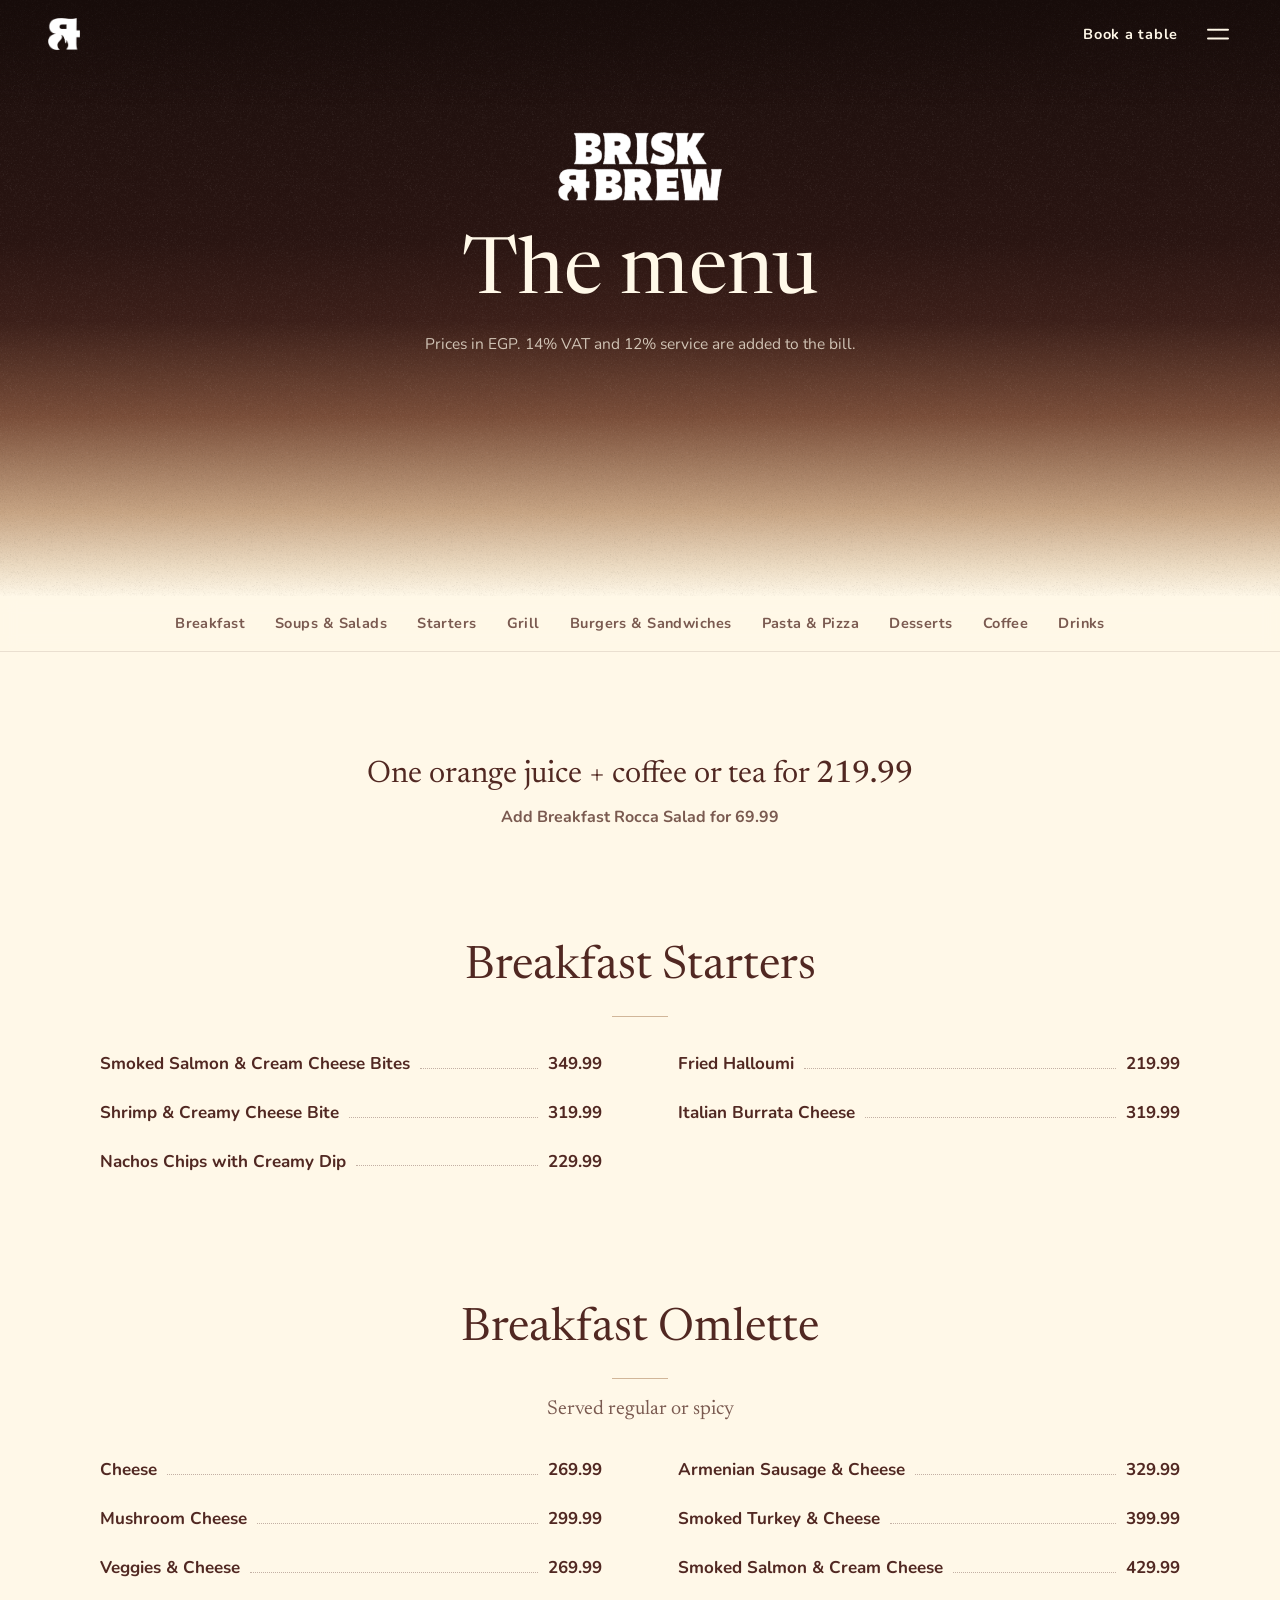
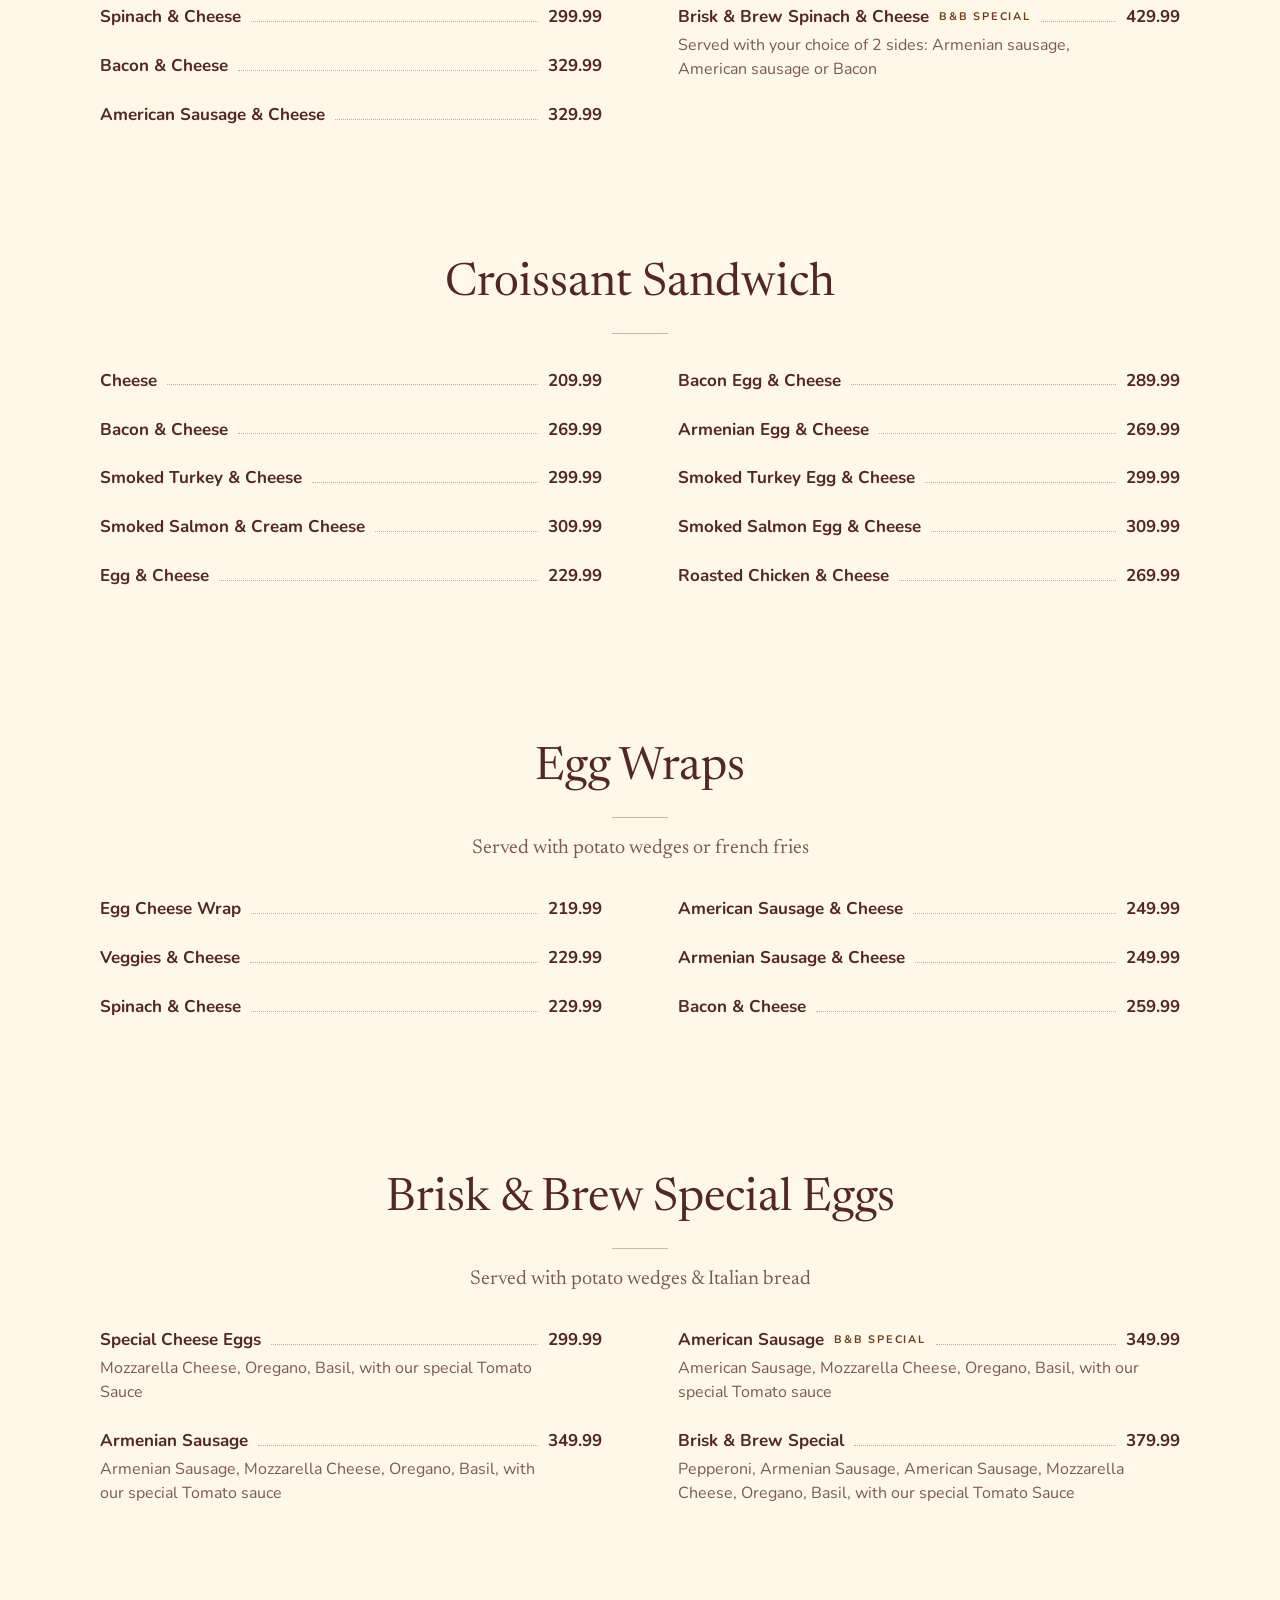
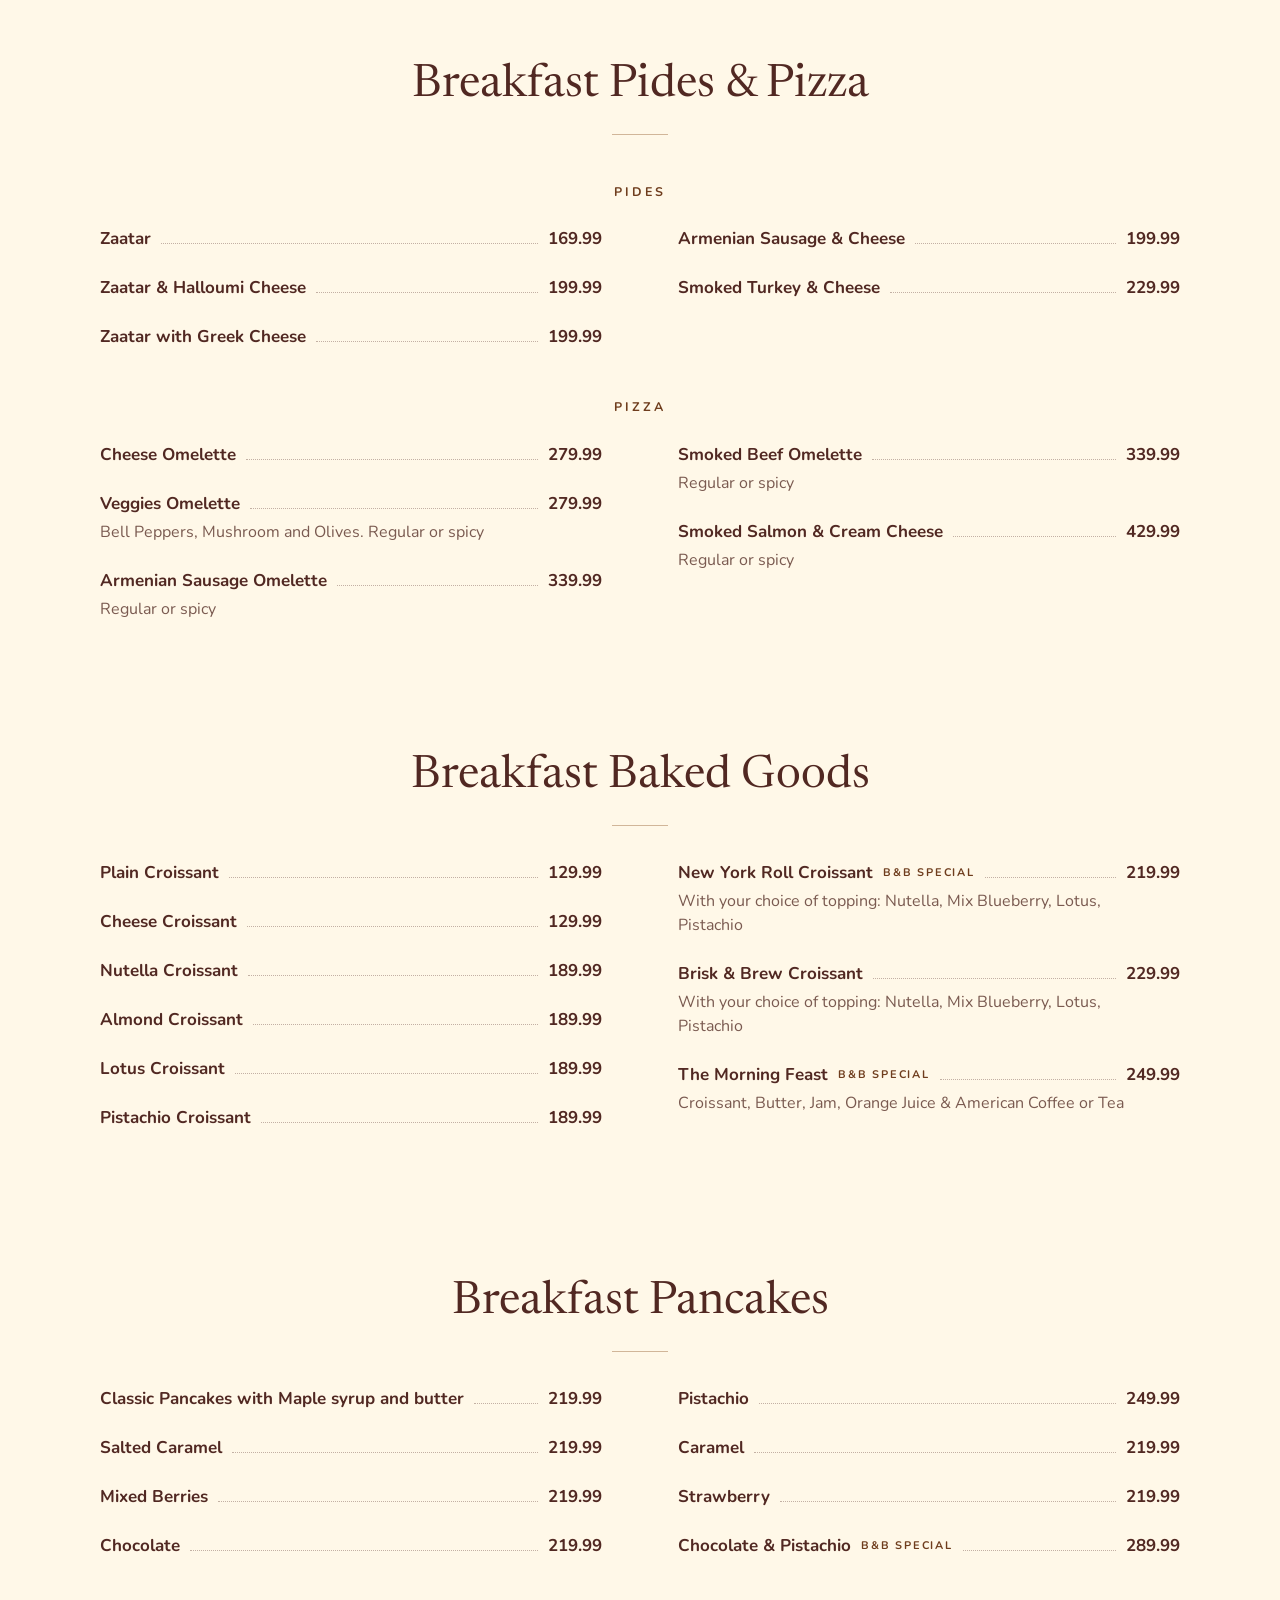
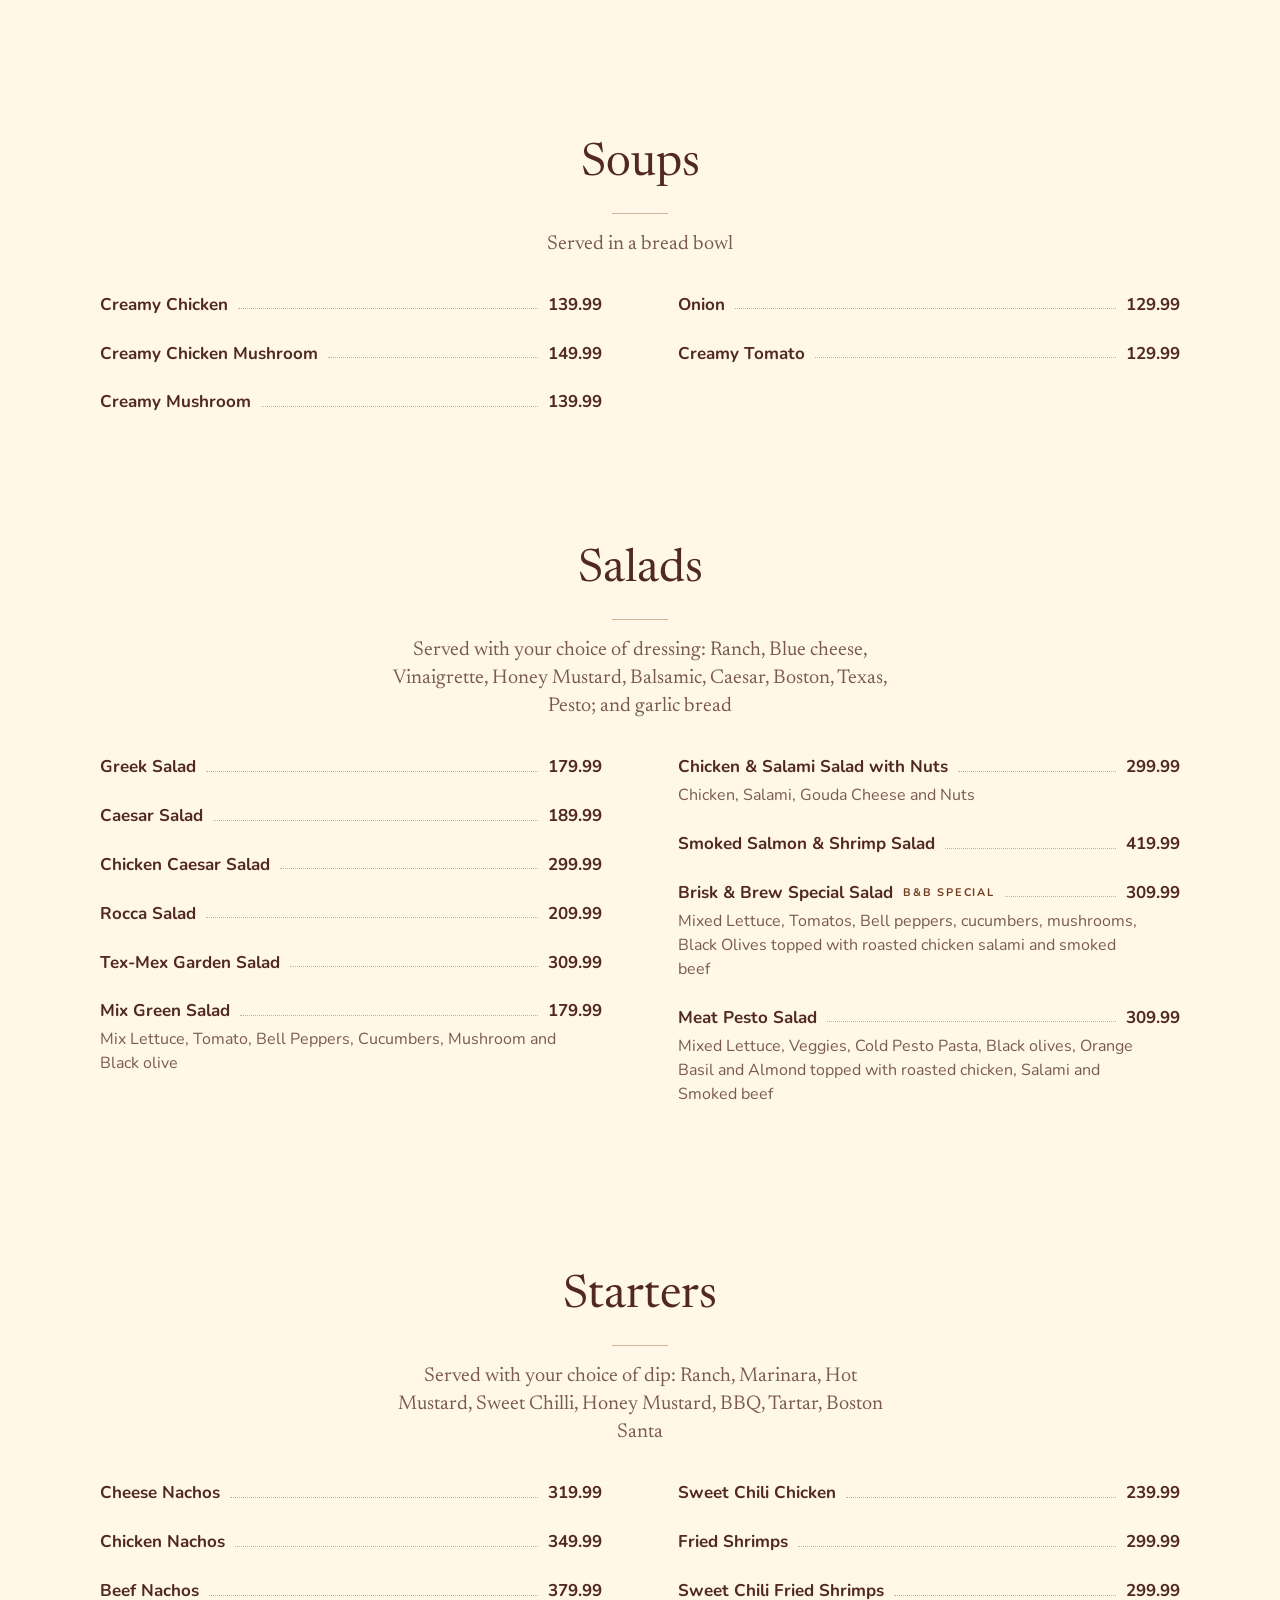
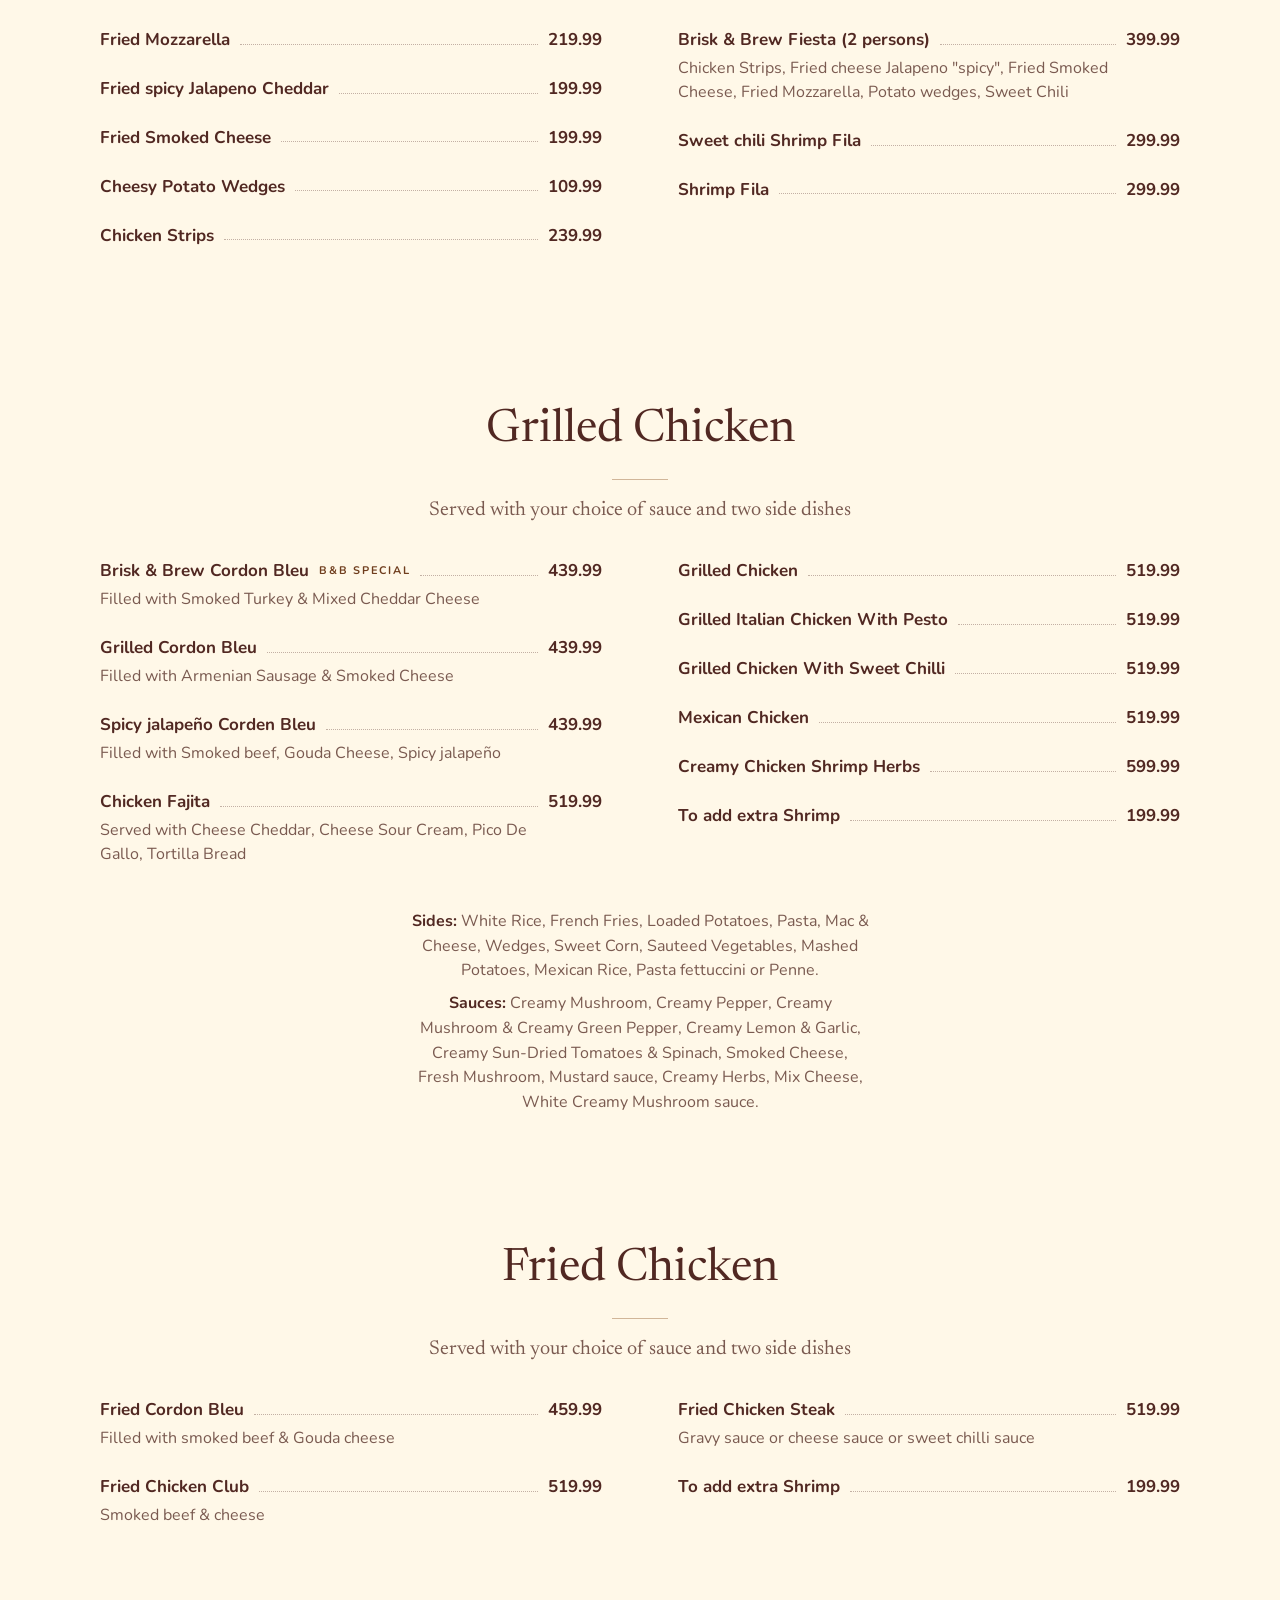
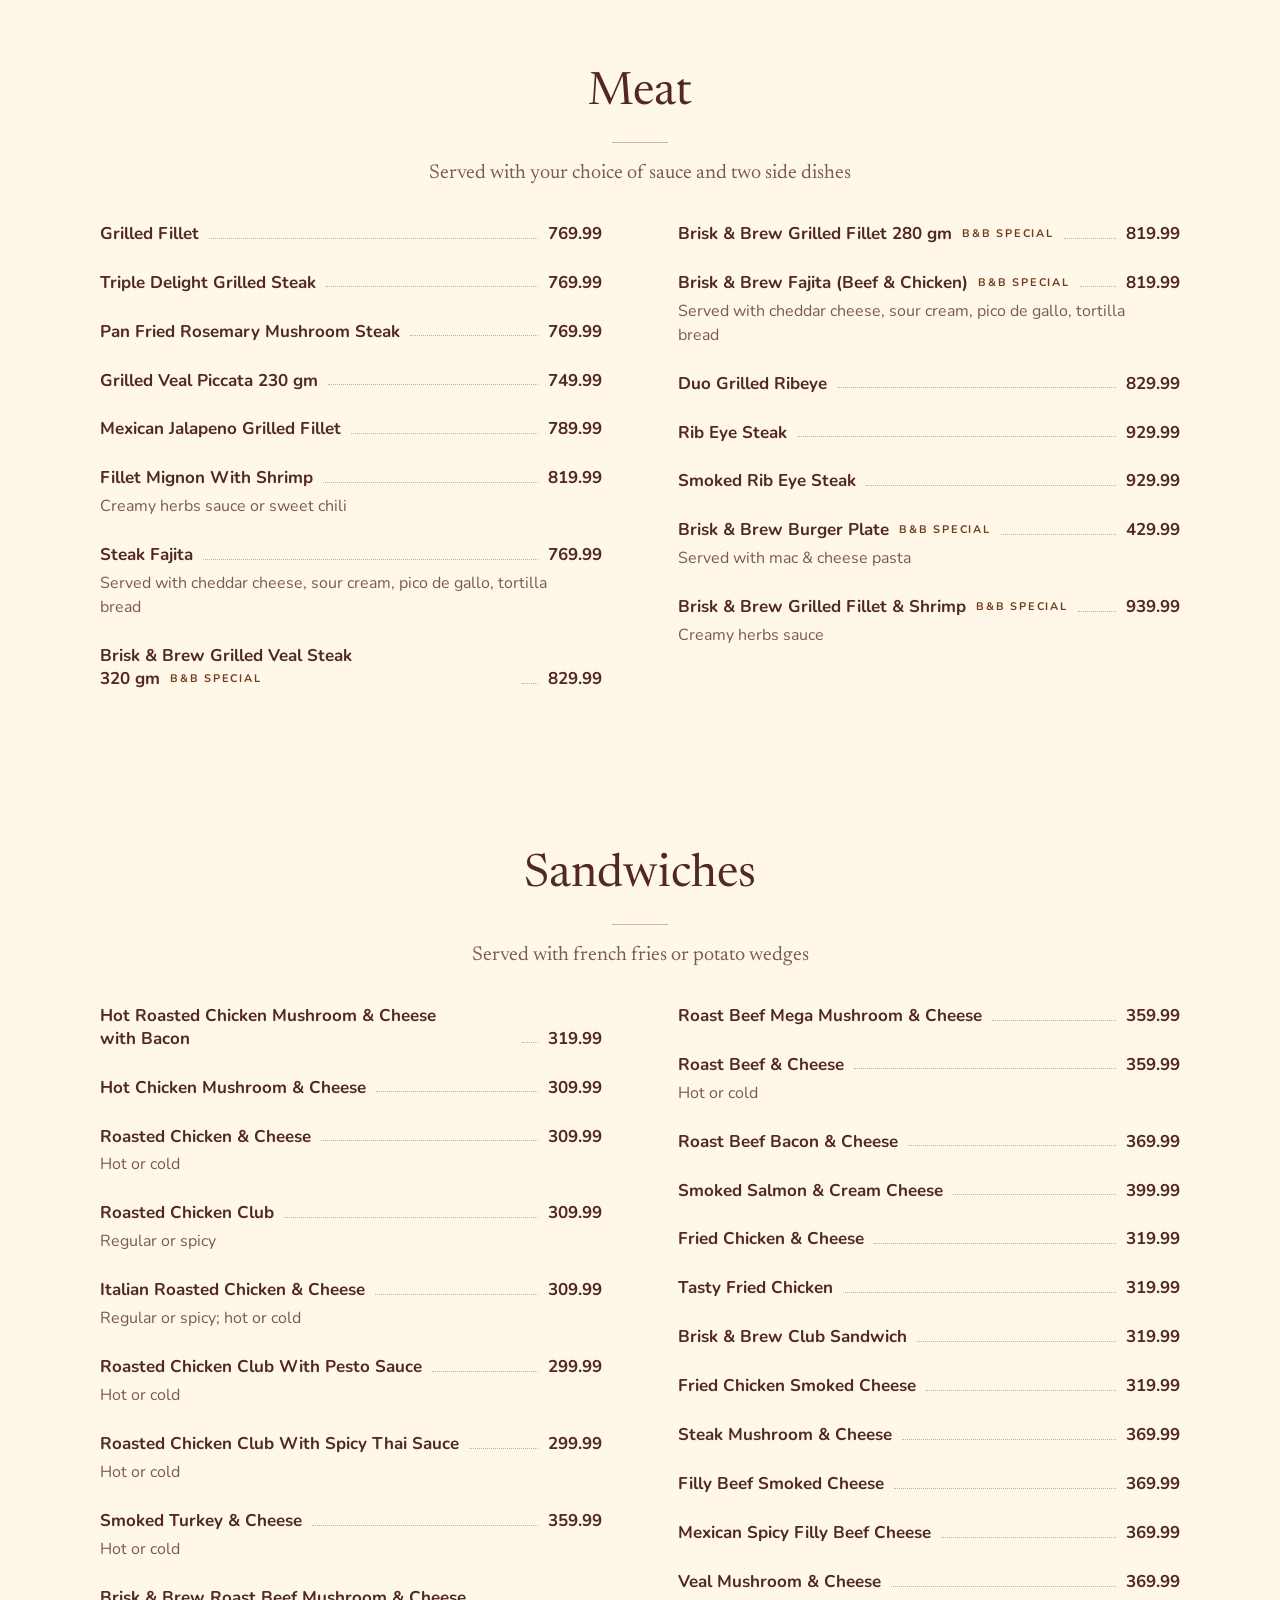
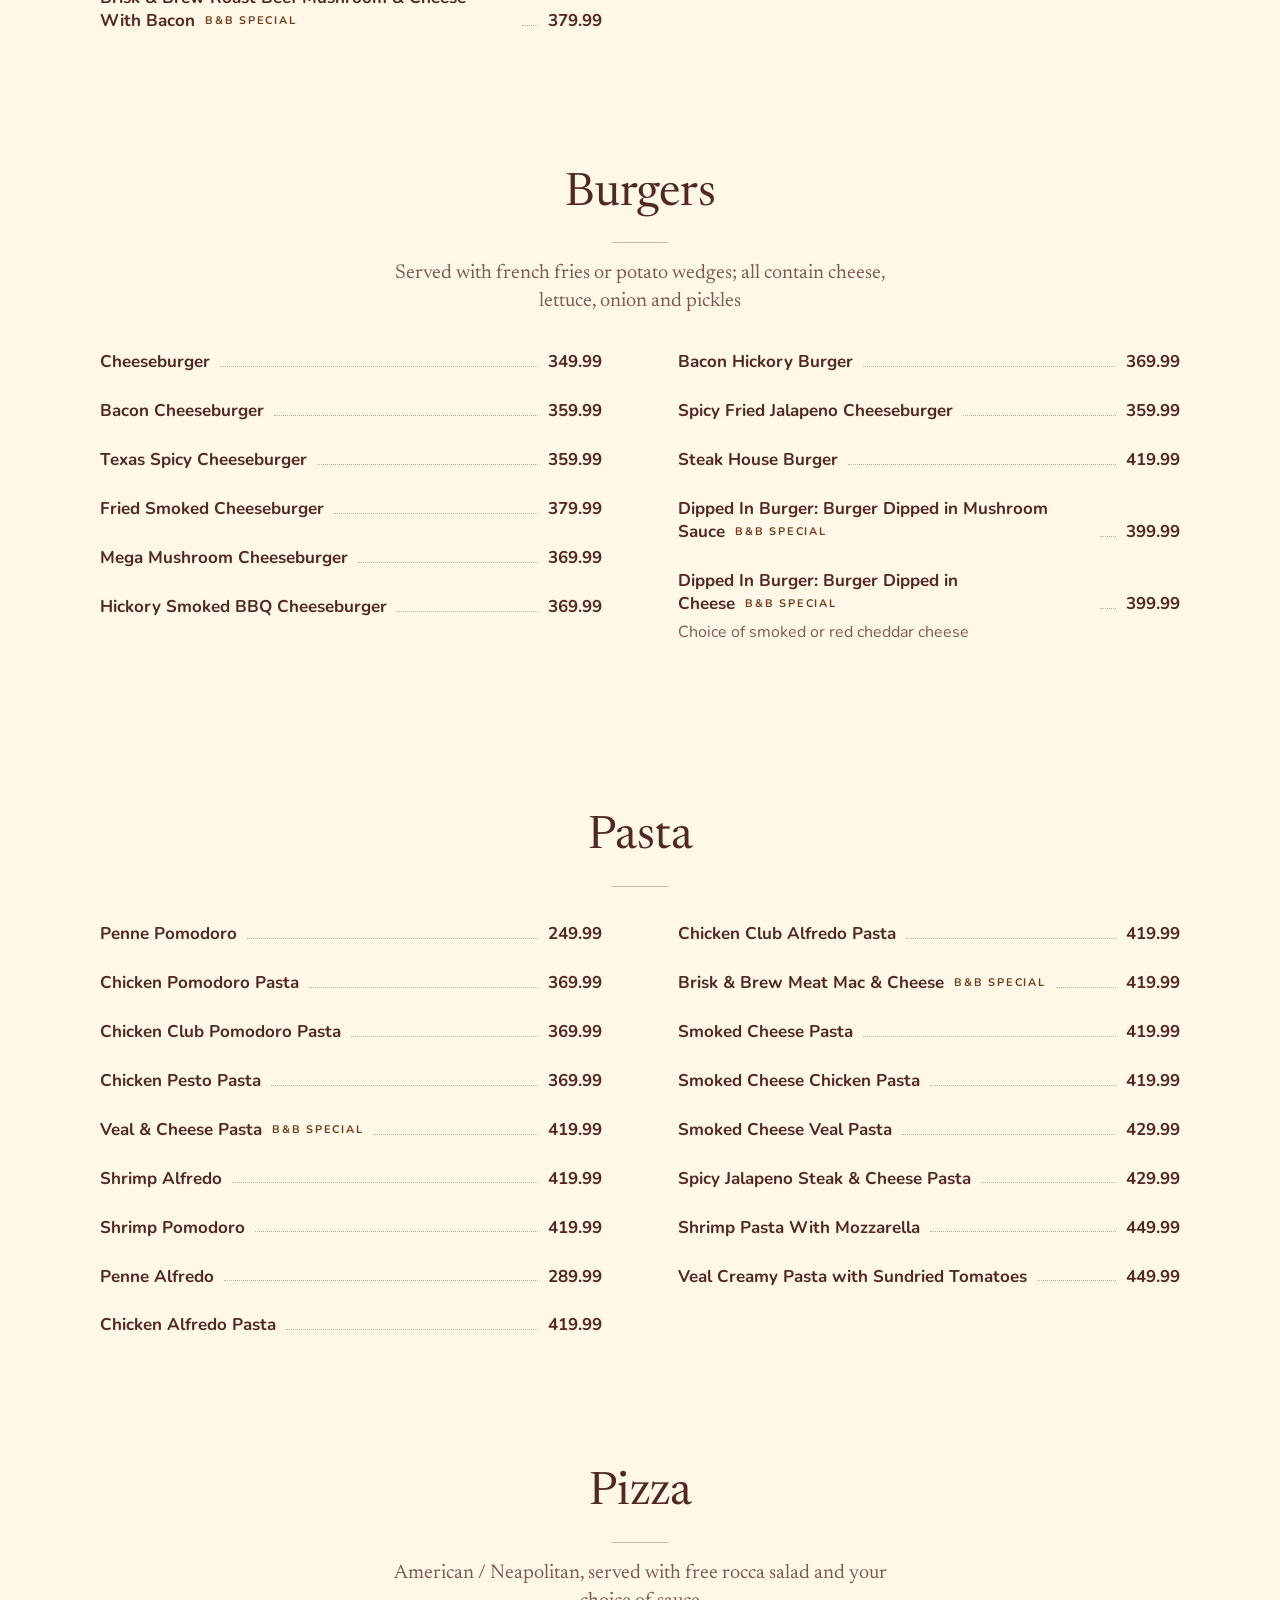
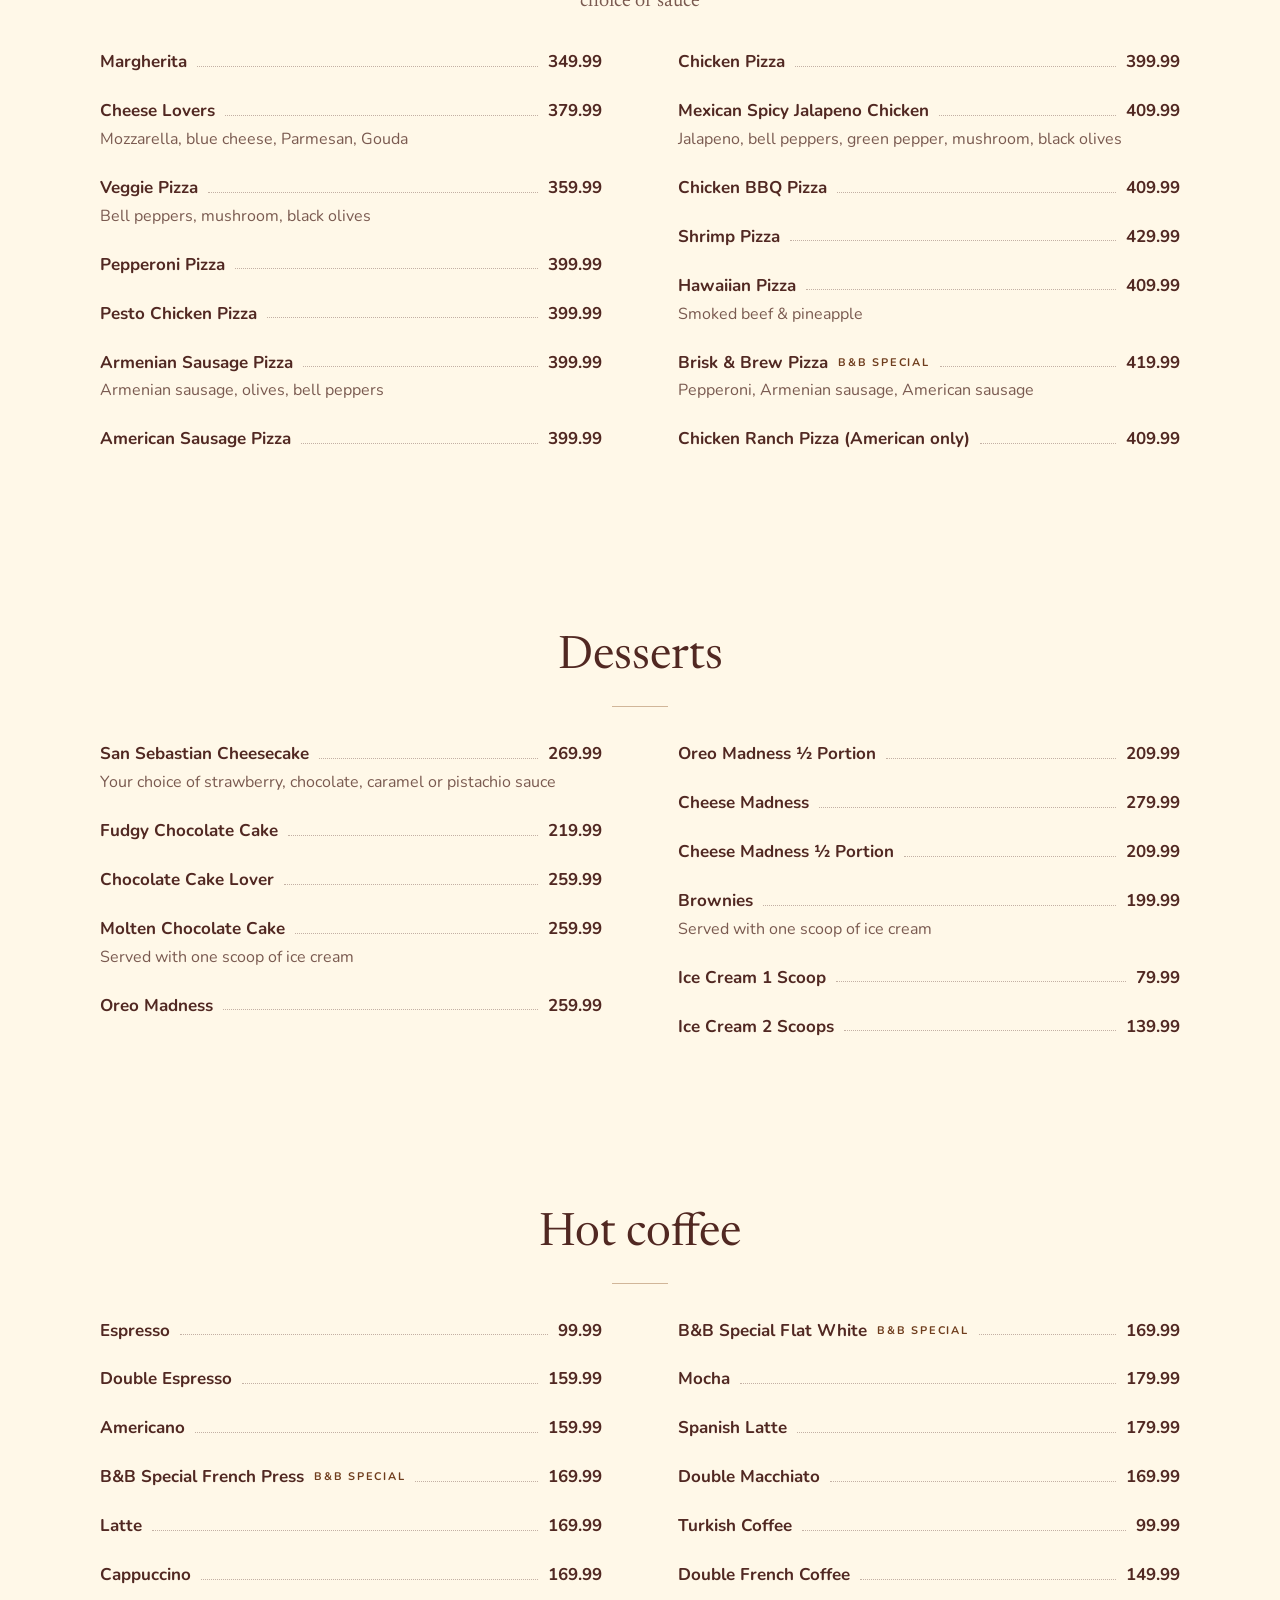
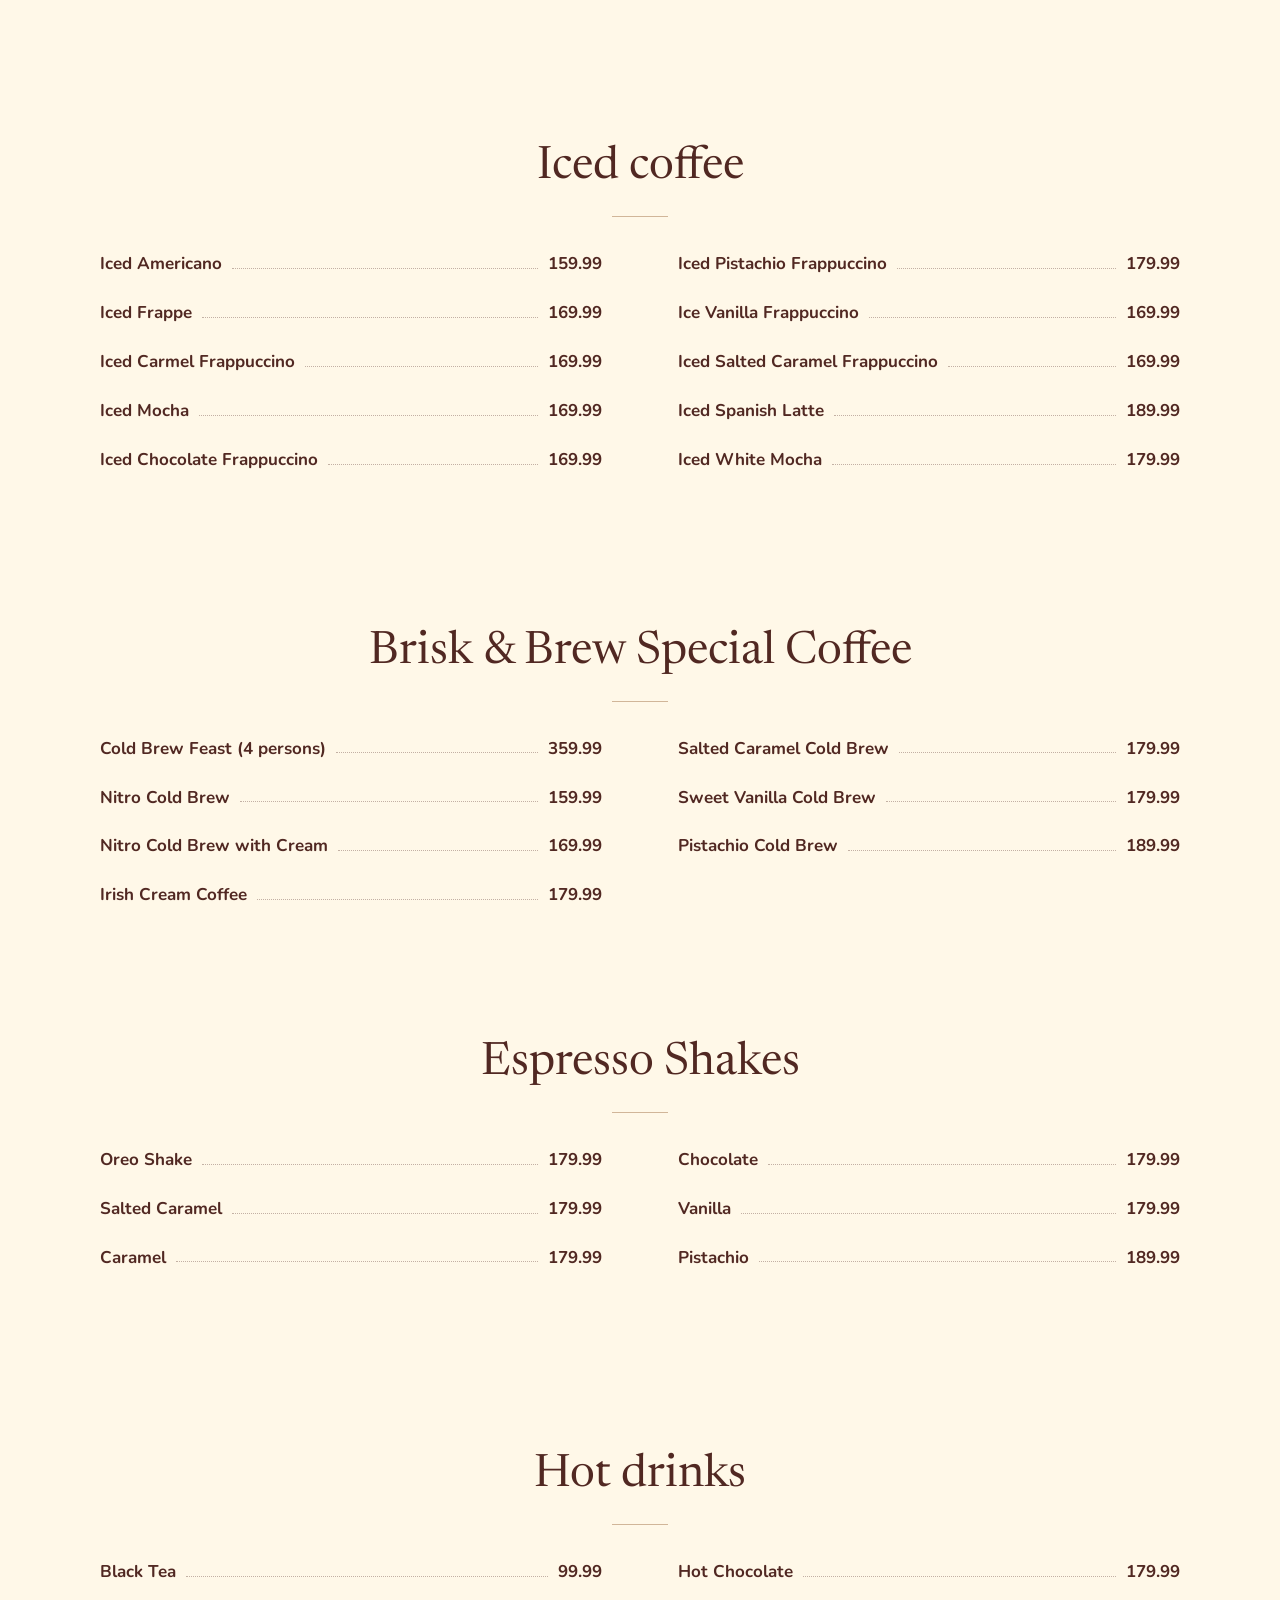
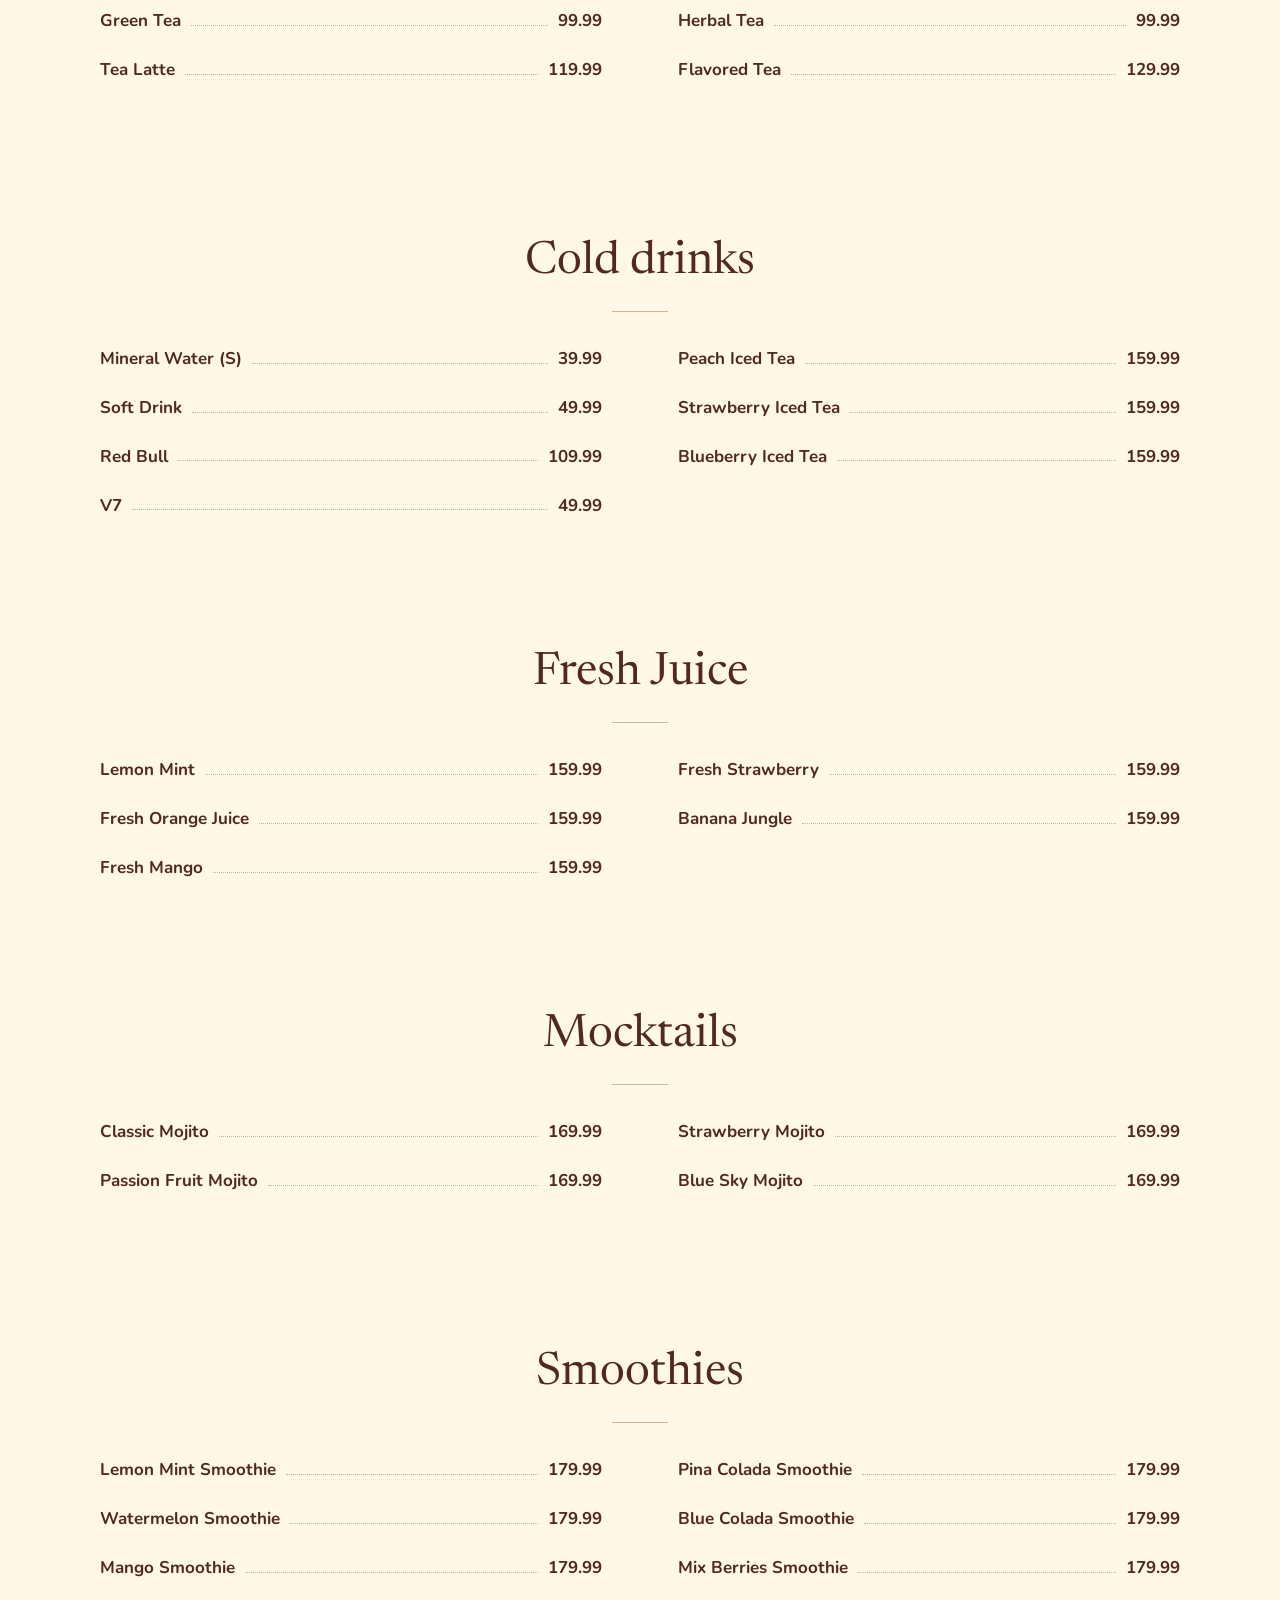
==== commit e902ade4: "Book a table wording Co-Authored-By: Claude Opus 5.5 <noreply@anthropic.com> Claude-Session: https:/" ====
--- a/menu.html
+++ b/menu.html
@@ -21,9 +21,9 @@
 <link rel="preload" href="fonts/nunito-798ec6.woff2" as="font" type="font/woff2" crossorigin>
 <style>html.fl{background:#2a1512}html.fl body{opacity:0}body{transition:opacity .4s ease}@media(prefers-reduced-motion:reduce){body{transition:none}}</style>
 <script>(function(){var r=document.documentElement,t0=Date.now(),fin=false,first=false,rm=false;try{rm=matchMedia("(prefers-reduced-motion: reduce)").matches}catch(e){}try{first=!localStorage.getItem("briskandbrew-intro");if(first)localStorage.setItem("briskandbrew-intro","1")}catch(e){}r.classList.add("js",first?"veiled":"fl");function lift(){if(fin)return;fin=true;if(first){r.classList.add("veil-out");setTimeout(function(){r.classList.remove("veiled","veil-out")},rm?0:800)}else{r.classList.remove("fl")}}setTimeout(lift,first?2500:3000);if(first){addEventListener("click",lift);addEventListener("keydown",lift)}addEventListener("DOMContentLoaded",function(){var jobs=[],bar=document.querySelector(".veil-bar i"),n=0,total=1;function tick(){n++;if(bar)bar.style.transform="scaleX("+Math.min(1,n/total)+")"}function add(p){jobs.push(p.then(tick,tick))}try{["400 1em Newsreader","500 1em Newsreader","400 1em Nunito","700 1em Nunito"].forEach(function(f){add(document.fonts.load(f))});add(document.fonts.ready)}catch(e){}var im=document.querySelectorAll("img[data-hold]");for(var i=0;i<im.length;i++){(function(m){add(m.decode?m.decode().catch(function(){}):new Promise(function(res){if(m.complete)res();else m.onload=m.onerror=res}))})(im[i])}total=jobs.length||1;Promise.all(jobs).then(function(){if(!first){lift();return}setTimeout(lift,rm?0:Math.max(260,1200-(Date.now()-t0)))},lift)});setTimeout(function(){if(r.hasAttribute("data-ready"))return;var a=document.querySelectorAll(".rv");for(var i=0;i<a.length;i++)a[i].classList.add("in")},3500)})();</script>
-<link rel="stylesheet" href="fonts.css?v=4">
-<link rel="stylesheet" href="site.css?v=4">
-<script src="site.js?v=4" defer></script>
+<link rel="stylesheet" href="fonts.css?v=5">
+<link rel="stylesheet" href="site.css?v=5">
+<script src="site.js?v=5" defer></script>
 </head>
 <body class="page-menu">
 <div class="veil" aria-hidden="true"><img src="img/logo-stack-white.png" alt="" width="640" height="602" decoding="async"><div class="veil-bar"><i></i></div></div>
@@ -35,7 +35,7 @@
       <img class="mk mk-b" src="img/logo-mark-brown.png" alt="" width="300" height="303">
     </a>
     <div class="hdr-r">
-      <a class="hdr-plan" href="index.html#plan" data-sheet="plan">Plan a table</a>
+      <a class="hdr-plan" href="index.html#plan" data-sheet="plan">Book a table</a>
       <button type="button" class="burger" aria-label="Open the menu" aria-expanded="false" aria-controls="navDlg"><svg viewBox="0 0 24 24" fill="none" stroke="currentColor" stroke-width="1.6" stroke-linecap="round" aria-hidden="true"><path d="M4 8.5h16M4 15.5h16"/></svg></button>
     </div>
   </div>
@@ -78,7 +78,7 @@
     <img class="ovl-mark" src="img/logo-mark-white.png" alt="" width="300" height="303" loading="lazy" decoding="async">
     <nav aria-label="Main">
       <a href="menu.html">Menu</a>
-      <a href="index.html#plan" data-sheet="plan">Plan a table</a>
+      <a href="index.html#plan" data-sheet="plan">Book a table</a>
       <a href="index.html#branches">Branches</a>
       <button type="button" data-sheet="call">Call a branch</button>
     </nav>
@@ -90,7 +90,7 @@
   <div class="ovl-in">
     <button type="button" class="x" data-close aria-label="Close"><svg viewBox="0 0 24 24" fill="none" stroke="currentColor" stroke-width="1.6" stroke-linecap="round" aria-hidden="true"><path d="M6 6l12 12M18 6L6 18"/></svg></button>
     <div class="sheet-in">
-      <h2 id="planTitle">Plan a table</h2>
+      <h2 id="planTitle">Book a table</h2>
       <p class="sheet-line">Your request opens on WhatsApp, ready to send.</p>
       <form class="pform" id="planForm" novalidate>
         <div class="fld"><label for="f-branch">Branch</label><select id="f-branch" name="branch"><option value="open-air">Open Air Mall, Madinaty</option><option value="leven">Leven Square, New Cairo</option><option value="strip">The Strip Mall, Madinaty</option></select></div>
